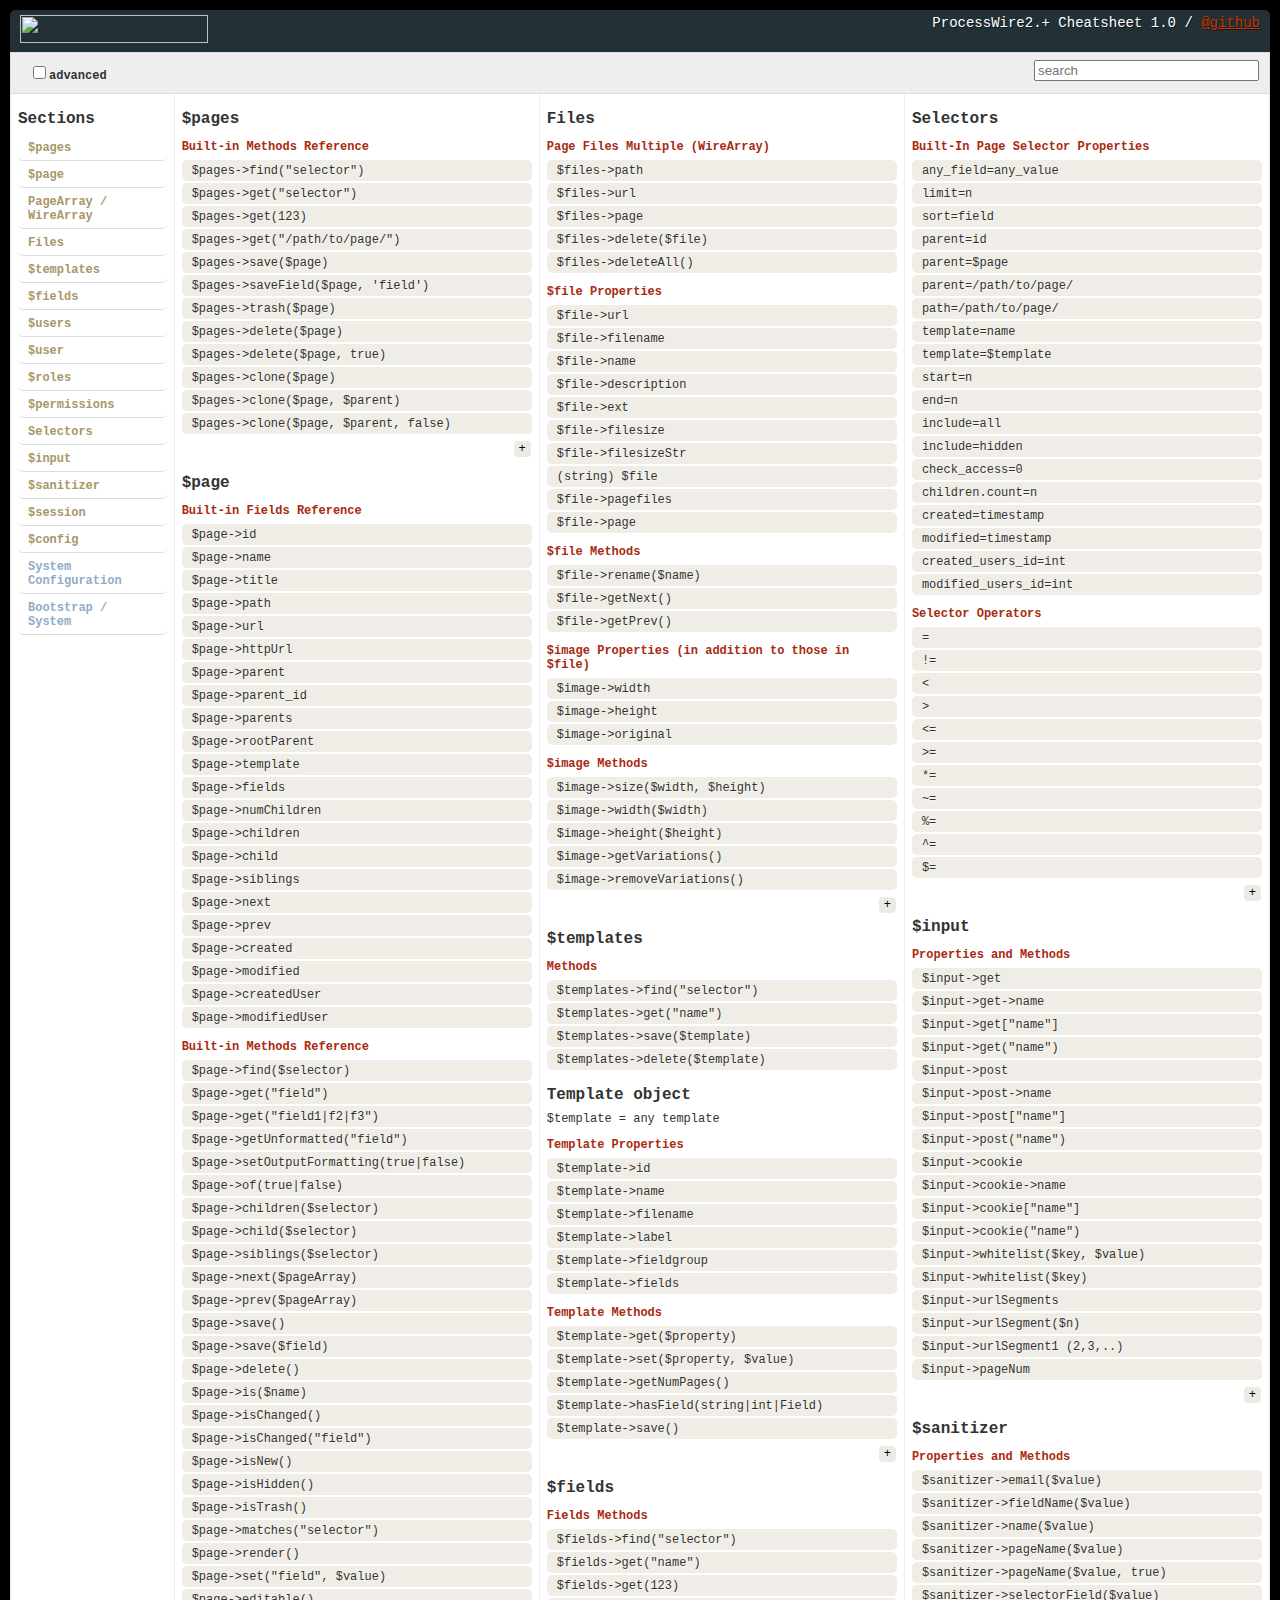
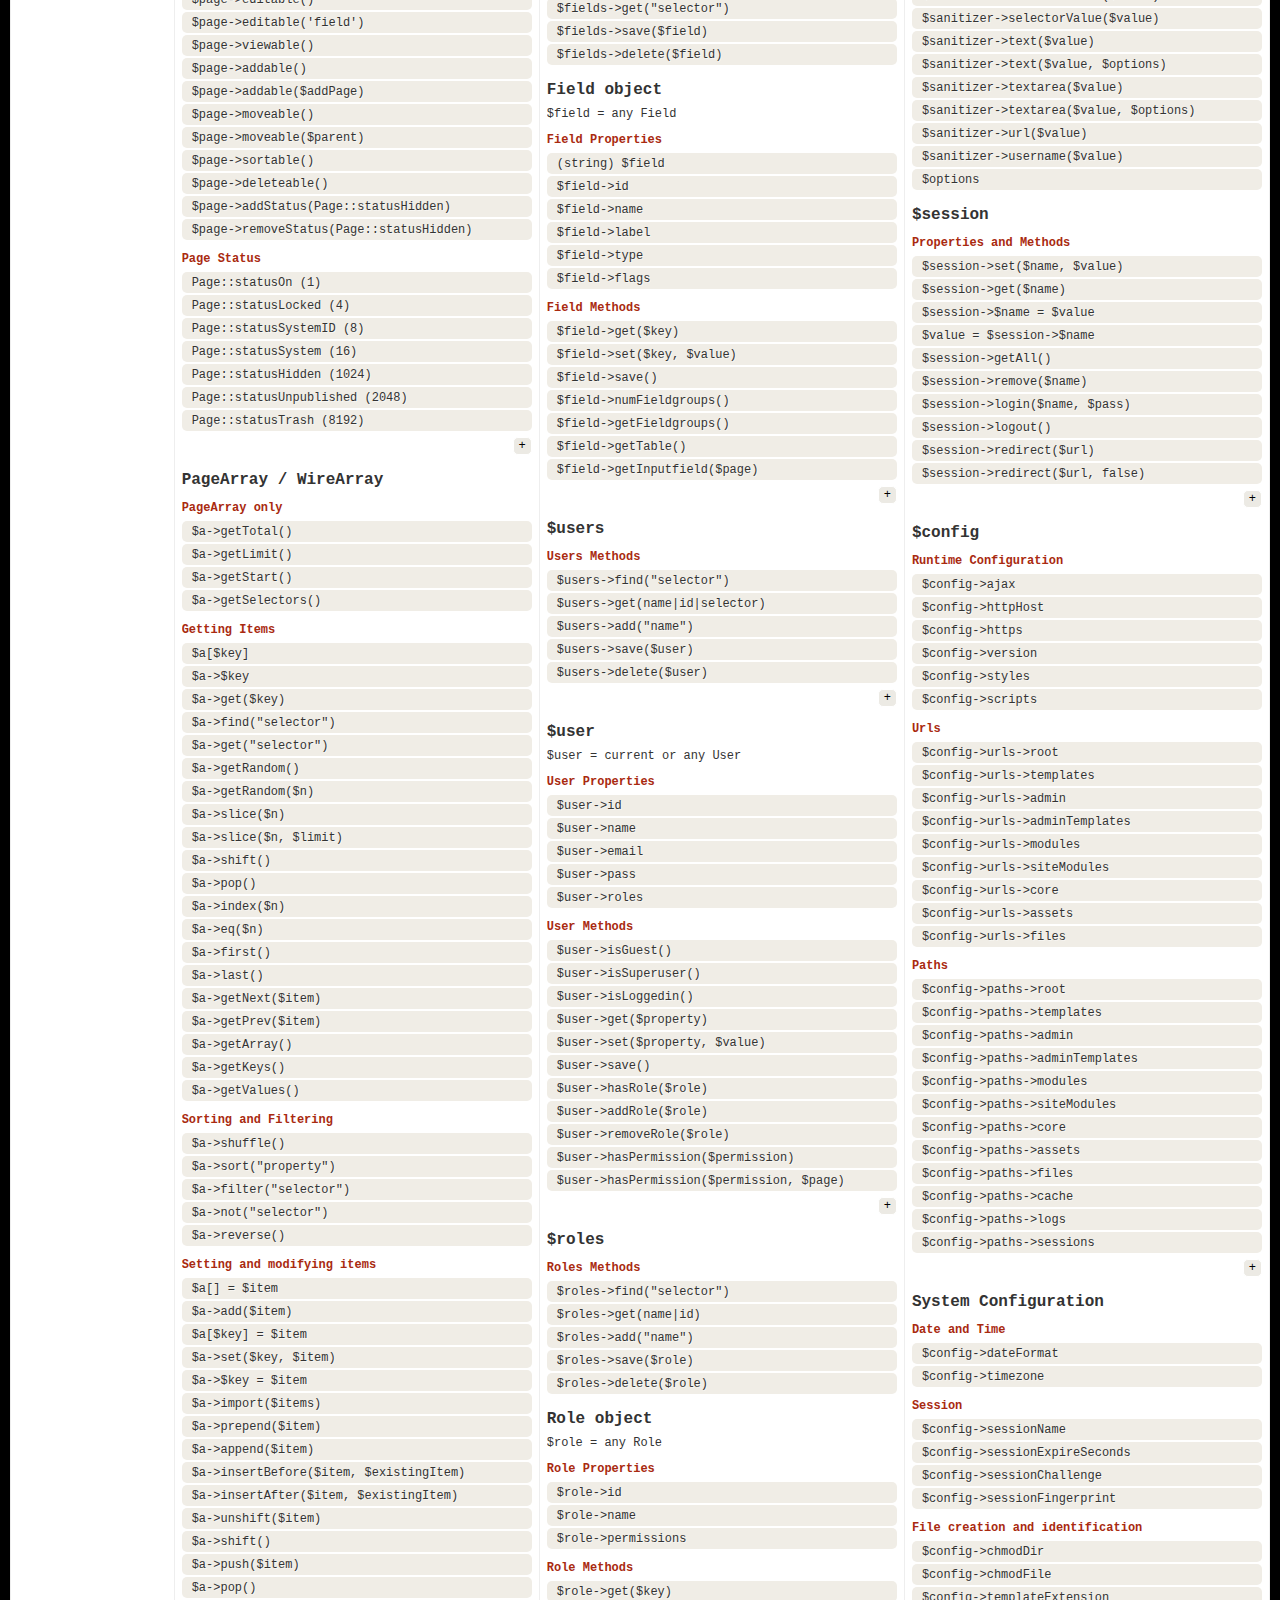
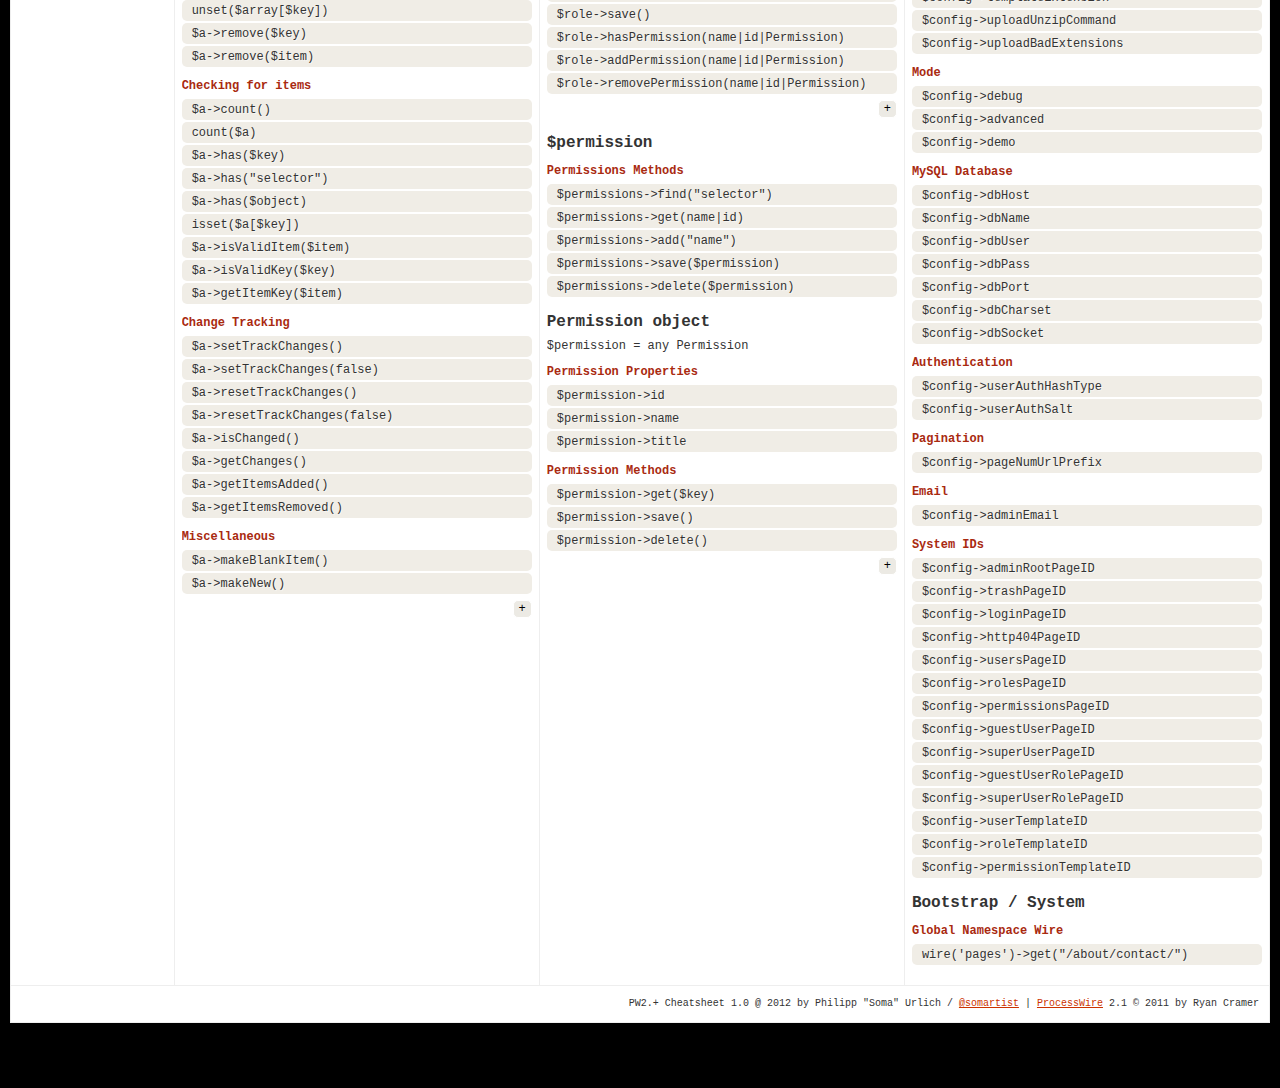
==== index.html @ 50735349 "sync from master" ====
<!DOCTYPE html>
<html>
<head>
<meta charset="UTF-8">
<title>ProcessWire2.+ Cheatsheet 1.0</title>

<link rel="stylesheet" type="text/css" href="css/styles.css">
<script src="js/quicksilver.js"></script>

<!-- Grab Google CDN's jQuery, with a protocol relative URL; fall back to local if offline -->
<script src="//ajax.googleapis.com/ajax/libs/jquery/1.7.0/jquery.min.js"></script>
<script>window.jQuery || document.write('<script src="js/jquery.js"><\/script>')</script>
<script src="js/jquery.cookie.js"></script>
<script>


var advanced = false;

$(function() {

	$('table td div.section:has(".advanced"):not("#index")').each(function() {               
		$inline_advanced = $('<a href="#" class="toggle_advanced" title="show advanced">+</a>')
			.click(function(){ $(this).text( function(){ return $(this).text() == '+' ? '-' : '+'} ).parent(".section").find('.advanced').slideToggle(100); return false; });
			
		$(this).append($inline_advanced);
	});
	
	$('table td p').has('.descr').addClass('hasdescr');
	$('table .descr').hide();
	
	$('table td p').click(function(){
		//$('table').find('.descr:visible').hide();
		$(this).find('.descr').slideToggle(100).click(function(){ $(this).slideUp(100); return false; });
		return false;
	});

	
	$("body").live('click',function(e) {
		node = $(e.target);
		if( node.closest('.section').length == 0 && node.closest('input').length == 0 ){
			$('input#filter').attr({'value':''});
			resetSheet();
		}
	});
	
	
	$('input[name="mode"]').live("change",function() {
		if($(this).is(":checked")){
			$.cookie("mode", 'advanced',{expires:3600});
			advanced = true;
			resetSheet();
			$('.toggle_advanced').hide();
			$('input#filter').attr({'value':''});
			$('input#filter').liveUpdate('table');
		} else {
			$.cookie("mode", 'simple',{expires:3600});
			advanced = false;
			resetSheet();
			$('.toggle_advanced').show();
			
			$('#filter').attr({'value':''});
			$('#filter').liveUpdate('table');
		}
	});
	
	
	$('.section:not("#index") h3').attr({title:'click to toggle descriptions'});
	
	$('.section:not("#index") h3').bind('click', function(){
		parent = $(this).parent('.cat');
		
		if( parent.find('.descr:visible').length > 0 ) {
			parent.find('.descr').slideUp(100);
		}
		else {
			parent.find('.descr').slideDown(100);
		}
	});
	
	
	
	// index filter navigation
	
	$('#index a').bind('click',function(e){
		e.preventDefault();
		$(this).siblings('a').removeClass('active');
		$(this).toggleClass('active');
		var id = $(this).attr('href');
		$('.section:not("#index")').hide();
		
		$(id).show();
	});

	
	//$('#filter').liveUpdate('table');
	
	$('#filter').live('click *',function(e){
		//console.log($(this).val());
		if($(this).val().length < 1){
			resetSheet();
			$(this).keyup();
		}
	});
	
	
	$('#filter').liveUpdate('table');
	
	
	// fire event function on window scroll
	var navtop = $('.navigation').offset().top;
	var navwidth = $('.navigation').width();
	
	$(window).scroll(function(){
							 
		if($('.navigation').length == 0) return;

		posy = $('.navigation').offset().top;
		wtop = $(window).scrollTop();
		
		//console.log(posy);
		if(wtop >= posy){
			$('.navigation').css({ position:"fixed", top:0, width: navwidth});
		}
		if(posy < navtop){
			//console.log("inline\n");
			$('.navigation').css({ position:"inherit" });
		}

	});
	

});



$(window).load(function(){

	
	if($.cookie("mode")){
		if($.cookie("mode") == 'advanced'){
			$('input[name="mode"]').attr({checked:'checked'});
			advanced = true;
			resetSheet();
			$('.toggle_advanced').hide();
		}
	}

	if( getParam('advanced') && advanced == false ){
		$('input[name="mode"]').attr({checked:'checked'});
		advanced = true;
		resetSheet();
		$('.toggle_advanced').hide();
	}

	var hash = window.location.hash;
	if (hash){
		$('#index a[href="'+hash+'"]').trigger('click');
	}

	if( getParam('filter') ){
		$('#filter').val(getParam('filter')).trigger('keyup');
		// google analytics event tracking
		_gaq.push(['_trackEvent', 'CheatSheet Search', 'GET filter', getParam('filter')]);
	}


});



function resetSheet() {
	$('.descr').hide();
	$('.section').show();
	$('#index a.active').removeClass('active');
	$('p').removeClass('notfiltered');
	$('p').removeClass('filtered');
	
	if(advanced){
		
		$('div.advanced').show();
		$('p.advanced').show();
		$('a.advanced').show();
		
	} else {
			
		$('div.advanced').hide();
		$('p.advanced').hide();
		$('a.advanced').hide();
	}
};

function getParam(variable){
	var query = window.location.search.substring(1);
	var vars = query.split("&");
	for (var i=0;i<vars.length;i++){
		var pair = vars[i].split("=");
		if(pair[0] == variable) return unescape(pair[1]);
	}
	return(false);
}

$.fn.liveUpdate = function(list) {

	list = $(list);

	if ( list.length ) {
	
	var rows = list.find('p');

	var cache = rows.map(function() {
		if($.browser.mozilla)
			// todo: find a way in firefox to ignore descr texts
			return $(this)[0].textContent.toLowerCase().replace("->",' ').replace("$",'');
		else
			return $(this)[0].innerText.toLowerCase().replace("->",' ').replace("$",'');
	});
	
	resetSheet();
	

	this
		.keyup(filter).keyup()
		.parents('form').submit(function() {
		//return false;
		});
	}
	
	return this;
	
	function filter() {

		var term = $.trim( $(this).val().toLowerCase().replace("->",' ').replace("$",'') ), scores = [];

		if ( !term ) {
			resetSheet();

		} else {

			rows.addClass('notfiltered');

			cache.each(function(i){
				var score = this.score(term);
				if (score > 0.3) { scores.push([score, i]); }
			});

			$.each( scores.sort( function(a, b){ return b[0] - a[0]; }), function() {
				$(rows[ this[1] ]).removeClass('notfiltered');
			});
		}
	}
};

</script>
</head>
<body>
<table width="100%" border="0" cellpadding="0" cellspacing="0">
	<caption>
	<a href="http://www.processwire.com/"><img src="css/logo.png" width="188" height="28"></a> <span class="right">ProcessWire2.+ Cheatsheet 1.0 / <a href="https://github.com/somatonic/ProcessWireCheatsheet" target="_blank">@github</a></span>
	</caption>
	<col width="13%"/>
	<col width="29%"/>
	<col width="29%"/>
	<col width="29%"/>
	<thead>
		<tr>
			<th colspan="4">
				<span class="mode">
					<label><input type="checkbox" name="mode" id="advanced"/>advanced</label>
				</span>
				<form id="filterform">  
					<input size="25" placeholder="search" name="filter" type="search" id="filter"/>
				</form>
				</td>
		</tr>
	</thead>
	<tbody>
		<tr>
			<td>
				<div class="section navigation" id="index">
					
					<h2>Sections</h2>
					
					<a href="#pages">$pages</a>
					
					<a href="#page">$page</a>
					
					<a href="#wirearray">PageArray / WireArray</a>
					
					<a href="#files">Files</a>
					
					<a href="#templates">$templates</a>
					
					<a href="#fields">$fields</a>
					
					<a href="#users">$users</a>
					
					<a href="#user">$user</a>
					
					<a href="#roles">$roles</a>
					
					<a href="#permissions">$permissions</a>
					
					<a href="#selectors">Selectors</a>
					
					<a href="#input">$input</a>
					
					<a href="#sanitizer">$sanitizer</a>
					
					<a href="#session">$session</a>
					
					
					
					<a href="#config">$config</a>
					
					<a href="#systemconfig" class="advanced">System Configuration</a>
					
					<a href="#bootstrap" class="advanced">Bootstrap / System</a>
				</div>  
			
			</td>

			<td>

				<div class="section" id="pages">
					<h2>$pages</h2>
					<div class="cat">
						<h3>Built-in Methods Reference</h3>
						<p>$pages-&gt;find(&quot;selector&quot;) <span class="descr">Find and return all pages matching the given selector string. Returns a PageArray.</span></p>
						<p>$pages-&gt;get(&quot;selector&quot;) <span class="descr">Get the page matching the given selector string. Returns a Page, or a NullPage if not found.</span></p>
						<p>$pages-&gt;get(123) <span class="descr">Get the page matching the given numeric ID. Returns a Page, or a NullPage if not found.</span></p>
						<p>$pages-&gt;get(&quot;/path/to/page/&quot;) <span class="descr">Get the page matching the given path or URL. Returns a Page, or a NullPage if not found.</span></p>
						<p class="advanced">$pages-&gt;save($page) <span class="descr">Save any changes made to the given $page. Same as: $page-&gt;save()</span></p>
						<p class="advanced">$pages-&gt;saveField($page, 'field') <span class="descr">Save just the named field from $page. (v2.1+) Same as: $page-&gt;save('field')</span></p>
						<p class="advanced">$pages-&gt;trash($page) <span class="descr">Move the given page to the Trash.</span></p>
						<p class="advanced">$pages-&gt;delete($page) <span class="descr">Permanently delete the given page and any attached media. Throws error when $page has children.</span></p>
						<p class="advanced">$pages-&gt;delete($page, true) <span class="descr">Recursively delete $page and all it's children and attached media, permanently.</span></p>
						<p class="advanced">$pages-&gt;clone($page) <span class="descr">Creates a brand new cloned copy of the given page (and any children) and returns it.  (v2.1+)</span></p>
						<p class="advanced">$pages-&gt;clone($page, $parent) <span class="descr">Like the above, but with a new $parent page specified. (v2.1+)</span></p>
						<p class="advanced">$pages-&gt;clone($page, $parent, false) <span class="descr">Like the above, but only the given page will be cloned (and not any children). (v2.1+)</span></p>
					</div>
				</div>
			
				<div class="section" id="page">
					<h2>$page</h2>
					
					<div class="cat">
						<h3>Built-in Fields Reference</h3>
						<p>$page-&gt;id <span class="descr">The numbered ID of the current page</span></p>
						<p>$page-&gt;name <span class="descr">The name assigned to the page, as it appears in the URL</span></p>
						<p>$page-&gt;title <span class="descr">The page's title (headline) text</span></p>
						<p>$page-&gt;path <span class="descr">The page's URL path from the homepage (i.e. /about/staff/ryan/)</span></p>
						<p>$page-&gt;url <span class="descr">The page's URL path from the server's document root (may be the same as the $page-&gt;path)</span></p>
						<p>$page-&gt;httpUrl <span class="descr">Same as $page-&gt;url, except includes protocol (http or https) and hostname.</span></p>
						<p>$page-&gt;parent <span class="descr">The parent Page object or a NullPage if there is no parent.</span></p>
						<p>$page-&gt;parent_id <span class="descr">The numbered ID of the parent page or 0 if none.</span></p>
						<p>$page-&gt;parents <span class="descr">All the parent pages down to the root (homepage). Returns a PageArray.</span></p>
						<p>$page-&gt;rootParent <span class="descr">The parent page closest to the homepage (typically used for identifying a section)</span></p>
						<p>$page-&gt;template <span class="descr">The Template object this page is using</span></p>
						<p>$page-&gt;fields <span class="descr">All the Fields assigned to this page (via it's template, same as $page-&gt;template-&gt;fields). Returns a FieldsArray. </span></p>
						<p>$page-&gt;numChildren <span class="descr">The number of children (subpages) this page has. </span></p>
						<p>$page-&gt;children <span class="descr">All the children (subpages) of this page.* Returns a PageArray. See also $page-&gt;children($selector). </span></p>
						<p>$page-&gt;child <span class="descr">The first child of this page. Returns a Page. See also $page-&gt;child($selector).</span></p>
						<p>$page-&gt;siblings <span class="descr">All the sibling pages of this page.† Returns a PageArray. See also $page-&gt;siblings($selector). </span></p>
						<p class="advanced">$page-&gt;next <span class="descr">This page's next sibling page, or NullPage if it is the last sibling.† See also $page-&gt;next($pageArray). </span></p>
						<p class="advanced">$page-&gt;prev <span class="descr">This page's previous sibling page, or NullPage if it is the first sibling.† See also $page-&gt;prev($pageArray). </span></p>
						<p class="advanced">$page-&gt;created <span class="descr">Unix timestamp of when the page was created</span></p>
						<p class="advanced">$page-&gt;modified <span class="descr">Unix timestamp of when the page was last modified</span></p>
						<p class="advanced">$page-&gt;createdUser <span class="descr">The user that created this page. Returns a User or a NullUser.</span></p>
						<p class="advanced">$page-&gt;modifiedUser <span class="descr">The user that last modified this page. Returns a User or a NullUser.</span></p>
					</div>
					<div class="cat">
						<h3>Built-in Methods Reference</h3>
						<p>$page-&gt;find($selector) <span class="descr">Find pages matching the selector anywhere below this page (children, grandchildren, etc.). Returns a PageArray.</span></p>
						<p>$page-&gt;get(&quot;field&quot;) <span class="descr">Get the value for the specified field or null if the field isn't part of this page. Same as $page-&gt;$field</span></p>
						<p>$page-&gt;get(&quot;field1|f2|f3&quot;) <span class="descr">Get the first matching non-empty field by specified by a string of pipe &quot;|&quot; separated field names</span></p>
						<p>$page-&gt;getUnformatted(&quot;field&quot;) <span class="descr">Get the unformatted value of the given field name. May also be used with &quot;|&quot; separated field names (mentioned above). </span></p>
						<p>$page-&gt;setOutputFormatting(true|false) <span class="descr">By default, output will be formatted according filters you may have defined with the field.  If you are modifying the values of a page's custom fields, you will need to call $page-&gt;setOutputFormatting(false) before doing so. This turns off output formatting, which ensures that saved values don't already have runtime formatters applied to them. ProcessWire will throw an error if you attempt to save formatted fields.</span></p>
						<p>$page-&gt;of(true|false) <span class="descr">This is the short notation of setOutputFormatting(). Since PW 2.2.2</span></p>
						<p>$page-&gt;children($selector) <span class="descr">All the children (subpages) of this page,  filtered by a selector.* Returns a PageArray. </span></p>
						<p>$page-&gt;child($selector) <span class="descr">The first matching child (subpage) that matches the given selector. Returns a Page, or a NullPage if no match. </span></p>
						<p>$page-&gt;siblings($selector) <span class="descr">All the sibling pages of this page, filtered by a selector.† Returns a PageArray.</span></p>
						<p class="advanced">$page-&gt;next($pageArray) <span class="descr">Given a PageArray which includes the current page (among others), return the next page after the current.† Returns a NullPage if it is the last page in the provided PageArray. If called without a PageArray, it assumes the current page's siblings (same as $page-&gt;next).</span></p>
						<p class="advanced">$page-&gt;prev($pageArray) <span class="descr">Given a PageArray which includes the current page (among others), return the previous page before the current.† Returns a NullPage if it is the first page in the provided PageArray. If called without a PageArray, it assumes the current page's siblings (same as $page-&gt;prev).</span></p>
						<p class="advanced">$page-&gt;save() <span class="descr">Save this Page</span></p>
						<p class="advanced">$page-&gt;save($field) <span class="descr">Save just the field given by the provided field name (string) or object (Field)</span></p>
						<p class="advanced">$page-&gt;delete() <span class="descr">Delete this page</span></p>
						<p class="advanced">$page-&gt;is($name) <span class="descr">Returns true if this page matches the given template name, page status, or selector. </span></p>
						<p class="advanced">$page-&gt;isChanged() <span class="descr">Has the $page changed since it was loaded? Returns true or false.</span></p>
						<p class="advanced">$page-&gt;isChanged(&quot;field&quot;) <span class="descr">Has the given field on $page changed since it was loaded? Returns true or false.</span></p>
						<p class="advanced">$page-&gt;isNew() <span class="descr">Is this Page new? (i.e. doesn't yet exist in DB)</span></p>
						<p class="advanced">$page-&gt;isHidden() <span class="descr">Returns true if page has status hidden.</span></p>
						<p class="advanced">$page-&gt;isTrash() <span class="descr">Returns true if page is in trash.</span></p>
						<p class="advanced">$page-&gt;matches(&quot;selector&quot;) <span class="descr">Returns true if this page matches the given selector string. </span></p>
						<p class="advanced">$page-&gt;render() <span class="descr">Returns rendered page markup. echo $page-&gt;render();</span></p>
						<p class="advanced">$page-&gt;set(&quot;field&quot;, $value) <span class="descr">Set the given custom field name to have the provided value. Same as $page-&gt;$field = $value;</span></p>
						
						<p class="advanced">$page-&gt;editable() <span class="descr">Is the page is editable by the current user? Returns true or false.</span></p>
						<p class="advanced">$page-&gt;editable('field') <span class="descr">Is the given field name is editable on the page by the current user? Returns true or false.</span></p>
						<p class="advanced">$page-&gt;viewable() <span class="descr">Is the page viewable by the current user? Returns true or false. Note that this is only useful on pages other than the current page being viewed, as ProcessWire won't let the user load a page (by URL) that they don't have access to view.</span></p>
						<p class="advanced">$page-&gt;addable() <span class="descr">Is the current user allowed to create pages below this page? Returns true or false.</span></p>
						<p class="advanced">$page-&gt;addable($addPage) <span class="descr">Is the current user allowed to add the given page ($addPage) as a child of $page? Returns true or false.</span></p>
						<p class="advanced">$page-&gt;moveable() <span class="descr">Is the page allowed to be moved by the current user? Returns true or false.</span></p>
						<p class="advanced">$page-&gt;moveable($parent) <span class="descr">Is the current user allowed to move $page to $parent? Returns true or false.</span></p>
						<p class="advanced">$page-&gt;sortable() <span class="descr">Is the page sortable (within the same parent) by the current user? Returns true or false.</span></p>
						<p class="advanced">$page-&gt;deleteable() <span class="descr">Is the page deleteable by the current user? Returns true or false.</span></p>
						<p class="advanced">$page-&gt;addStatus(Page::statusHidden) <span class="descr">Add a status to this page.</span></p>
						<p class="advanced">$page-&gt;removeStatus(Page::statusHidden) <span class="descr">Removes a status from this page.</span></p>
					</div>
					<div class="cat advanced">
						<h3>Page Status</h3>
						<p>Page::statusOn (1)<span class="descr"> base status for all pages</span></p>
						<p>Page::statusLocked (4) <span class="descr">page locked for changes. Not enforced by the core, but checked by Process modules.</span></p>
						<p>Page::statusSystemID (8)<span class="descr"> page is for the system and may not be deleted or have it's id changed (everything else, okay)</span></p>
						<p>Page::statusSystem (16) <span class="descr">page is for the system and may not be deleted or have it's id, name, template or parent changed</span></p>
						<p>Page::statusHidden (1024)<span class="descr"> page is excluded selector methods like $pages-&gt;find() and $page-&gt;children() unless status is specified, like &quot;status&amp;1&quot;</span></p>
						<p>Page::statusUnpublished (2048)<span class="descr"> page is not published and is not renderable.</span></p>
						<p>Page::statusTrash (8192)<span class="descr"> page is in the trash</span></p>
					</div>
				</div>
			
				<div class="section" id="wirearray">
					<h2>PageArray / WireArray</h2>
					<div class="cat">
						<h3>PageArray only</h3>
						<p>$a-&gt;getTotal() <span class="descr">Get the total number of pages that were found from a $pages-&gt;find(&quot;selectors, limit=n&quot;) operation that led to this PageArray. The number returned may be greater than the number of pages actually in this PageArray instance, and is used for calculating pagination. Whereas $p-&gt;count() will always return the number of pages actually in this PageArray instance.</span></p>
						<p>$a-&gt;getLimit() <span class="descr">Get the number (n) from a &quot;limit=n&quot; portion of a selector that resulted in this PageArray. In pagination, this value represents the max items to display per page. If there was no limit applied, this will return 0.</span></p>
						<p>$a-&gt;getStart() <span class="descr">Get the number of the starting result that led to this PageArray in pagination. Returns 0 if in the first page of results. </span></p>
						<p class="advanced">$a-&gt;getSelectors() <span class="descr">Return the Selectors that led to this PageArray, or null if not set/applicable. Returns an instance of Selectors (WireArray) containing one or more Selector objects.</span></p>
					</div>
					<div class="cat">
						<h3>Getting Items</h3>
						<p>$a[$key] <span class="descr">Returns the value of the item at the given $key, or null if not set.</span></p>
						<p>$a-&gt;$key <span class="descr">Return the item indexed by $key or null if not found.</span></p>
						<p>$a-&gt;get($key) <span class="descr">Returns the value of the item at the given $key, or null if not set.</span></p>
						<p>$a-&gt;find(&quot;selector&quot;) <span class="descr">Return all items that match the given selector, or a blank WireArray if none found.</span></p>
						<p>$a-&gt;get(&quot;selector&quot;) <span class="descr">Return the first item that matches the given selector, or null if not found.</span></p>
						<p>$a-&gt;getRandom() <span class="descr">Returns a single random item from this WireArray.</span></p>
						<p>$a-&gt;getRandom($n) <span class="descr">Returns $n random items from this WireArray (contained in a new WireArray).</span></p>
						<p>$a-&gt;slice($n) <span class="descr">Returns a new WireArray containing a slice of items from the $n'th item to the end.</span></p>
						<p>$a-&gt;slice($n, $limit) <span class="descr">Returns a new WireArray containing a slice of items starting from the $n'th item and including up to $limit number of items.</span></p>
						<p>$a-&gt;shift() <span class="descr">Remove (shift) the first $item from the WireArray and return it.</span></p>
						<p>$a-&gt;pop() <span class="descr">Pop the last item off of the WireArray and return it.</span></p>
						<p>$a-&gt;index($n) <span class="descr">Returns a new WireArray containing the item at the given zero-based index.</span></p>
						<p>$a-&gt;eq($n) <span class="descr">Returns the single item at the given zero-based index, or NULL if it doesn't exist.</span></p>
						<p>$a-&gt;first() <span class="descr">Returns the first item in the WireArray.</span></p>
						<p>$a-&gt;last() <span class="descr">Returns the last item in the WireArray.</span></p>
						<p>$a-&gt;getNext($item) <span class="descr">Given an item already in the WireArray, return the item that comes after it in this WireArray or NULL if no match.</span></p>
						<p>$a-&gt;getPrev($item) <span class="descr">Given an item already in the WireArray, return the item that comes before it in this WireArray or NULL if no match.</span></p>
						<p class="advanced">$a-&gt;getArray() <span class="descr">Returns a regular PHP array of all items in this WireArray.</span></p>
						<p class="advanced">$a-&gt;getKeys() <span class="descr">Returns a regular PHP array of all keys used in this WireArray.</span></p>
						<p class="advanced">$a-&gt;getValues() <span class="descr">Returns a regular PHP array of all values used in this WireArray.</span></p>

					</div>
					<div class="cat">
						<h3>Sorting and Filtering</h3>
						<p>$a-&gt;shuffle() <span class="descr">Randomize the order of all the items in the WireArray.</span></p>
						<p>$a-&gt;sort(&quot;property&quot;) <span class="descr">Sorts the WireArray by the given item property (string). You may also specify the property as &quot;property.subproperty&quot;, where property resolves to a Wire derived object, and subproperty resolves to a property within that object. Prepend a minus sign &quot;-&quot; to the property name reverse the sort.</span></p>
						<p>$a-&gt;filter(&quot;selector&quot;) <span class="descr">Reduce the WireArray so that it only contains items that match the given selector.</span></p>
						<p>$a-&gt;not(&quot;selector&quot;) <span class="descr">Reduce the WireArray so that it only contains items that don't match the given selector.</span></p>
						<p>$a-&gt;reverse() <span class="descr">Return a new WireArray containing the items in reverse order.</span></p>
					</div>
					<div class="cat advanced">
						<h3>Setting and modifying items</h3>
						<p>$a[] = $item <span class="descr">Add the given $item.</span></p>
						<p>$a-&gt;add($item) <span class="descr">Add the given $item. Supports import of page arrays (since 2.2)</span></p>
						<p>$a[$key] = $item <span class="descr">Add the given $item, associating it with index $key.</span></p>
						<p>$a-&gt;set($key, $item) <span class="descr">Add the given $item, associating it with index $key.</span></p>
						<p>$a-&gt;$key = $item <span class="descr">Add the given $item, associating it with index $key.</span></p>
						<p>$a-&gt;import($items) <span class="descr">Given an array or WireArray of items, add them all. </span></p>
						<p>$a-&gt;prepend($item) <span class="descr">Prepend the given item to the beginning of the WireArray.</span></p>
						<p>$a-&gt;append($item) <span class="descr">Append the given item to the end of the WireArray.</span></p>
						<p>$a-&gt;insertBefore($item, $existingItem)    <span class="descr">Insert an item (int|string|array|object) before an existing item (int|string|array|object)</span></p>
						<p>$a-&gt;insertAfter($item, $existingItem) <span class="descr">Insert an item (int|string|array|object) after an existing item (int|string|array|object)</span></p>
						<p>$a-&gt;unshift($item) <span class="descr">Prepend the given item to the beginning of the WireArray (same as prepend)</span></p>
						<p>$a-&gt;shift() <span class="descr">Remove (shift) the first $item from the WireArray and return it.</span></p>
						<p>$a-&gt;push($item) <span class="descr">Push the given item onto the end of the WireArray.</span></p>
						<p>$a-&gt;pop() <span class="descr">Pop the last item off of the WireArray and return it.</span></p>
						<p>unset($array[$key]) <span class="descr">Removes the item with the given $key from the WireArray.</span></p>
						<p>$a-&gt;remove($key) <span class="descr">Removes the item with the given $key from the WireArray.</span></p>
						<p>$a-&gt;remove($item) <span class="descr">Removes the given $item from the WireArray.</span></p>
					</div>
					<div class="cat advanced">
						<h3>Checking for items</h3>
						<p>$a-&gt;count() <span class="descr">Returns the number of items in this WireArray.</span></p>
						<p>count($a) <span class="descr">Returns the number of items in this WireArray.</span></p>
						<p>$a-&gt;has($key) <span class="descr">Is the given key part of this WireArray?</span></p>
						<p>$a-&gt;has(&quot;selector&quot;) <span class="descr">Does the given selector match any items in this WireArray?</span></p>
						<p>$a-&gt;has($object) <span class="descr">Is $object in the WireArray? $object must be an valid type of the WireArray.</span></p>
						<p>isset($a[$key]) <span class="descr">Returns true if the given $key is set with an item.</span></p>
						<p>$a-&gt;isValidItem($item) <span class="descr">Is the given item a valid type for this WireArray?</span></p>
						<p>$a-&gt;isValidKey($key) <span class="descr">Is the given $key valid to use for this WireArray?</span></p>
						<p>$a-&gt;getItemKey($item) <span class="descr">Get the key used by $item or NULL if not available.</span></p>
					</div>
					<div class="cat advanced">
						<h3>Change Tracking</h3>
						<p>$a-&gt;setTrackChanges() <span class="descr">Turn on change tracking</span></p>
						<p>$a-&gt;setTrackChanges(false) <span class="descr">Turn off change tracking</span></p>
						<p>$a-&gt;resetTrackChanges() <span class="descr">Reset any changes that have been tracked and start tracking again.</span></p>
						<p>$a-&gt;resetTrackChanges(false) <span class="descr">Reset any changes that have been tracked and stop tracking.</span></p>
						<p>$a-&gt;isChanged() <span class="descr">Has this object changed since tracking was turned on?</span></p>
						<p>$a-&gt;getChanges() <span class="descr">Return an array of item keys that have changed while change tracking was on.</span></p>
						<p>$a-&gt;getItemsAdded() <span class="descr">Return an array of items that have been added since change tracking was turned on.</span></p>
						<p>$a-&gt;getItemsRemoved() <span class="descr">Return an array of items that have been removed since change tracking was turned on.</span></p>
					</div>
					<div class="cat advanced">
						<h3>Miscellaneous</h3>
						<p>$a-&gt;makeBlankItem() <span class="descr">Make a new blank item suitable for storage in this WireArray.</span></p>
						<p>$a-&gt;makeNew() <span class="descr">Make a new blank WireArray of the same type as $a.</span></p>
					</div>
				</div>
				
			</td>
				
			<td>
				<div class="section" id="files">
					<h2>Files</h2>
					<div class="cat">
						<h3>Page Files Multiple (WireArray)</h3>
						<p>$files-&gt;path <span class="descr">Returns the full server disk path where files are stored</span></p>
						<p>$files-&gt;url <span class="descr">Returns the URL where files are stored</span></p>
						<p>$files-&gt;page <span class="descr">Returns the $page that contains this set of files</span></p>
						<p>$files-&gt;delete($file) <span class="descr">Removes the file and deletes from disk when page is saved (alias of remove)</span></p>
						<p class="advanced">$files-&gt;deleteAll() <span class="descr">Removes all items and deletes them from disk when page is saved @advanced</span></p>
					</div>
					<div class="cat">
						<h3>$file Properties</h3>
						<p>$file-&gt;url <span class="descr">URL to the file on the server</span></p>
						<p>$file-&gt;filename <span class="descr">full disk path to the file on the server</span></p>
						<p>$file-&gt;name <span class="descr">Returns the filename without the path (basename)</span></p>
						<p>$file-&gt;description <span class="descr">value of the file's description field (text). Note you can set this property directly</span></p>
						<p>$file-&gt;ext <span class="descr">file's extension (i.e. last 3 or so characters)</span></p>
						<p>$file-&gt;filesize <span class="descr">file size, number of bytes</span></p>
						<p>$file-&gt;filesizeStr <span class="descr">file size as a formatted string</span></p>
						<p>(string) $file <span class="descr">returns the file's name (no path)</span></p>
						<p class="advanced">$file-&gt;pagefiles <span class="descr">the $files array that contains this file </span></p>
						<p class="advanced">$file-&gt;page <span class="descr">the $page that contains this file</span></p>
					</div>
					<div class="cat">
						<h3>$file Methods</h3>
						<p>$file-&gt;rename($name) <span class="descr">Rename this file to the given name (no path). Returns true on success, false on failure.</span></p>
						<p class="advanced">$file-&gt;getNext() <span class="descr">Returns the next file in a multi-file field, or NULL if at the end</span><br></p>
						<p class="advanced">$file-&gt;getPrev() <span class="descr">Returns the previous file in a multi-file field, or NULL if at the beginning</span></p>
					</div>
					<div class="cat">
						<h3><strong>$image Properties</strong> (in addition to those in $file)</h3>
						<p>$image-&gt;width <span class="descr">Width of image, in pixels</span></p>
						<p>$image-&gt;height <span class="descr">Height of image, in pixels</span></p>
						<p class="advanced">$image-&gt;original <span class="descr">Reference to original $image, if this is a resized version.</span></p>
					</div>
					<div class="cat">
						<h3>$image Methods</h3>
						<p>$image-&gt;size($width, $height) <span class="descr">Return a new $image with the given dimensions (proportional, center crop)</span></p>
						<p>$image-&gt;width($width) <span class="descr">Return a new $image with the given width (proportional height, center crop)</span></p>
						<p>$image-&gt;height($height) <span class="descr">Return a new $image with the given height (proportional width, center crop)</span></p>
						<p class="advanced">$image-&gt;getVariations() <span class="descr">Returns a WireArray (Pageimages) of all size variations of this image</span></p>
						<p class="advanced">$image-&gt;removeVariations() <span class="descr">Deletes all size variations of this image (be careful)</span></p>
					</div>
				</div>
				
				
				<div class="section" id="templates">
					<h2>$templates</h2>
					<div class="cat">
						<h3>Methods</h3>
						<p>$templates-&gt;find(&quot;selector&quot;) <span class="descr">Return the templates matching the the given selector query.</span></p>
						<p>$templates-&gt;get(&quot;name&quot;) <span class="descr">Return the template with the given name</span></p>
						<p class="advanced">$templates-&gt;save($template) <span class="descr">Save the given template instance.</span></p>
						<p class="advanced">$templates-&gt;delete($template) <span class="descr">Delete the given template instance. Note that this will throw a fatal error if the template is in use by any pages.</span></p>
						
					</div>
				
					<h2>Template object</h2>
					<span>$template = any template</span>
					<div class="cat">
						<h3>Template Properties</h3>
						<p>$template-&gt;id <span class="descr">Get or set the template's numbered database ID.</span></p>
						<p>$template-&gt;name <span class="descr">Get or set the template's name.</span></p>
						<p>$template-&gt;filename <span class="descr">Get or set a template's filename, including path (this is auto-generated from the name, though you may modify it at runtime if it suits your need).</span></p>
						<p>$template-&gt;label <span class="descr">Optional short text label to describe Template.</span></p>
						<p class="advanced">$template-&gt;fieldgroup <span class="descr">Get or set a template's Fieldgroup. Can also be used to iterate a template's fields.</span></p>
						<p class="advanced">$template-&gt;fields <span class="descr">Syntactical alias for $template-&gt;fieldgroup. Use whatever makes more sense for your code readability.</span></p>
						<p class="removed">$template-&gt;cache_time <span class="descr">Get or set the number of seconds this template's output should be cached (default is 0). In newer API versions you can also use cacheTime (camelCase for better consistency).</span> </p>
						<p class="removed">$template-&gt;childrenTemplatesID <span class="descr">Get or set the template database ID that children of pages using this template default to. 0 is the default and indicates no selection. Set to -1 to disallow pages using this template from having children.</span> </p>
						<p class="removed">$template-&gt;allowPageNum <span class="descr">Get or set whether pages using this template can have URL-based page numbers. Set to 1 for yes or 0 for no. Default is 0.</span></p>
						<p class="removed">$template-&gt;urlSegments <span class="descr">Get or set whether pages using this template can make use of URL segments. Set to 1 for yes or 0 for no. Default is 0.</span></p>
						<p class="removed">$template-&gt;slashUrls <span class="descr">Get or set whether pages using this template should have URLs that end with a slash. Set to 1 for yes or 0 for no. Default is 1.</span></p>
						<p class="removed">$template-&gt;redirectLogin <span class="descr">Get or set what should happen when a user attempts access to a page using this template, and they don't have access to. Set to 0 to show the 404 page, or 1 to redirect to the login page. Default is 0.</span></p>
						<p class="removed">$template-&gt;protocol <span class="descr">Get or set what protocol is required to access pages using this template. If the user attempts access from the wrong protocol, it will be redirected to the right protocol. Set to 0 to allow either HTTP or HTTPS. Set to 1 to allow HTTPS only. Set to -1 to allow HTTP only. Default is 0.</span></p>
					</div>
					<div class="cat">
						<h3>Template Methods</h3>
						<p>$template-&gt;get($property) <span class="descr">Get the value of a template's property (same as $template-&gt;$property)</span></p>
						<p>$template-&gt;set($property, $value) <span class="descr">Set the value of a template's property (same as $template-&gt;$property = $value).</span></p>
						<p class="advanced">$template-&gt;getNumPages() <span class="descr">Return the number of pages using this template.</span></p>
						<p class="advanced">$template-&gt;hasField(string|int|Field) <span class="descr">Does this template have the given field?</span></p>
						<p class="advanced">$template-&gt;save() <span class="descr">Save this template to the database.</span></p>
					</div>
				
				</div>
				
				<div class="section" id="fields">
				
					<h2>$fields</h2>
					<div class="cat">
						<h3>Fields Methods</h3>
						<p>$fields-&gt;find(&quot;selector&quot;) <span class="descr">Find all fields matching the given selector</span></p>
						<p>$fields-&gt;get(&quot;name&quot;) <span class="descr">Get the field specified by the given field name</span></p>
						<p>$fields-&gt;get(123) <span class="descr">Get the field specified by the given field ID (integer)</span></p>
						<p>$fields-&gt;get(&quot;selector&quot;) <span class="descr">Get the first matching field specified by the given selector</span></p>
						<p class="advanced">$fields-&gt;save($field) <span class="descr">Save the given Field object</span></p>
						<p class="advanced">$fields-&gt;delete($field) <span class="descr">Delete the given Field object</span></p>
					</div>
					
					<h2>Field object</h2>
					$field = any Field
					<div class="cat">
						<h3>Field Properties</h3>
						<p>(string) $field <span class="descr">Casting a Field as a string returns the field's name</span></p>
						<p>$field-&gt;id <span class="descr">Numeric ID of this field</span></p>
						<p>$field-&gt;name <span class="descr">Name of this field (name string)</span></p>
						<p>$field-&gt;label <span class="descr">Text label for this field, appears as the &lt;label> element in the editor</span></p>
						<p class="advanced">$field-&gt;type <span class="descr">The type of field, refers to a Fieldtype plugin module</span></p>
						<p class="advanced">$field-&gt;flags <span class="descr">Bitwise flags of the field: if($field-&gt;flags &amp; Field::flagAutojoin) // field has the &quot;autojoin&quot; flag set if($field-&gt;flags &amp; Field::flagGlobal) // field has the &quot;global&quot; flag set.</span></p>
					</div>
					<div class="cat">
						<h3>Field Methods</h3>
						<p>$field-&gt;get($key) <span class="descr">Get a field property (the properties above, or a custom property) Same as $field-&gt;$key</span></p>
						<p>$field-&gt;set($key, $value) <span class="descr">Set a field property. Can be any one of the above or something else for a custom setting. Same as $field-&gt;$key = $value</span></p>
						<p class="advanced">$field-&gt;save() <span class="descr">Save this field. Same as $fields-&gt;save($field)</span></p>
						<p class="advanced">$field-&gt;numFieldgroups() <span class="descr">Returns the number of fieldgroups that use this field</span></p>
						<p class="advanced">$field-&gt;getFieldgroups() <span class="descr">Returns an array of fieldgroups that use this field</span></p>
						<p class="advanced">$field-&gt;getTable() <span class="descr">Returns the name of the database table created by this field</span></p>
						<p class="advanced">$field-&gt;getInputfield($page) <span class="descr">Returns an Inputfield object associated with this field for use on $page</span></p>
					</div>
				</div>
				<div class="section" id="users">
					<h2>$users</h2>
					
					<div class="cat">
						<h3>Users Methods</h3>
						<p>$users-&gt;find(&quot;selector&quot;) <span class="descr">Find user(s) matching given selector.</span></p>
						<p>$users-&gt;get(name|id|selector) <span class="descr">Get user by given name, numeric ID or a selector string.</span></p>
						<p class="advanced">$users-&gt;add(&quot;name&quot;) <span class="descr">Add new User with the given name and return it.</span></p>
						<p class="advanced">$users-&gt;save($user) <span class="descr">Save given user. $user must be valid user object.</span></p>
						<p class="advanced">$users-&gt;delete($user) <span class="descr">Delete given user. $user must be valid user object.</span></p>
					</div>
				</div>
				
				<div class="section" id="user"> 
					<h2>$user </h2>
					<span>$user = current or any User</span>
					
					<div class="cat">
						<h3>User Properties</h3>
						<p>$user-&gt;id <span class="descr">Numeric ID of this user</span></p>
						<p>$user-&gt;name <span class="descr">Get or set the user's login name. </span></p>
						<p>$user-&gt;email <span class="descr">Get or set email this user.</span></p>
						<p>$user-&gt;pass <span class="descr">The user's hashed password. Note that this returns a hashed version of the password, so it is not typically useful to get this property. However, it is useful to set this property if you want to change the password. When you change a password, it is assumed to be the non-hashed/non-encrypted version. ProcessWire will hash it automatically when the user is saved.</span></p>
						<p>$user-&gt;roles <span class="descr">Get roles this user has. Returns PageArray.</span></p>
					</div>
					
					<div class="cat">   
						<h3>User Methods</h3>
						<p>$user-&gt;isGuest() <span class="descr">Is this the Guest user? Returns true or false.</span></p>
						<p>$user-&gt;isSuperuser() <span class="descr">Is this the Superuser? Returns true or false.</span></p>
						<p>$user-&gt;isLoggedin() <span class="descr">Is this user logged in? Returns true or false.</span></p>
						<p class="advanced">$user-&gt;get($property) <span class="descr">Get a property value from the user. Same as $user-&gt;[property].</span></p>
						<p class="advanced">$user-&gt;set($property, $value) <span class="descr">Set a property value. Same as $user-&gt;[property] = $value;</span></p>
						<p class="advanced">$user-&gt;save() <span class="descr">Save user to the database.</span></p>
						<p class="advanced">$user-&gt;hasRole($role) <span class="descr">Does the user have the given role? Returns true or false.</span></p>
						<p class="advanced">$user-&gt;addRole($role) <span class="descr">Add the given Role to this user.</span></p>
						<p class="advanced">$user-&gt;removeRole($role) <span class="descr">Remove a given Role from this user.</span></p>
						<p class="advanced">$user-&gt;hasPermission($permission) <span class="descr">Does the user have the given permission? Returns true or false.</span></p>
						<p class="advanced">$user-&gt;hasPermission($permission, $page) <span class="descr">Does the user have the given permission name on $page? Returns true or false.</span></p>
					</div>
				</div>
				<div class="section" id="roles">
					<h2>$roles</h2>
						
					<div class="cat">
						<h3>Roles Methods</h3>
						<p>$roles-&gt;find(&quot;selector&quot;) <span class="descr">Find roles with given selector</span></p>
						<p>$roles-&gt;get(name|id) <span class="descr">Get role with given name or id</span></p>
						<p class="advanced">$roles-&gt;add(&quot;name&quot;) <span class="descr">Add new Role with the given name and return it.</span></p>
						<p class="advanced">$roles-&gt;save($role) <span class="descr">Save given role. $roles must be an instance of Role.</span></p>
						<p class="advanced">$roles-&gt;delete($role) <span class="descr">Delete given role. $roles must be an instance of Role.</span></p>
					</div>

					<h2>Role object </h2>
						$role = any Role
					<div class="cat">
						<h3>Role Properties</h3>
						<p>$role-&gt;id <span class="descr">Get Numeric ID of this role.</span></p>
						<p>$role-&gt;name <span class="descr">Get or set name (string) of this role.</span></p>
						<p>$role-&gt;permissions <span class="descr">PageArray of permissions assigned to Role.</span></p>
					</div>
					<div class="cat">
						<h3> Role Methods</h3>
						<p>$role-&gt;get($key) <span class="descr">Get property value by key</span></p>
						<p class="advanced">$role-&gt;save() <span class="descr">Saves the role</span></p>
						<p class="advanced">$role-&gt;hasPermission(name|id|Permission) <span class="descr">Does this role have the given permission?</span></p>
						<p class="advanced">$role-&gt;addPermission(name|id|Permission) <span class="descr">Add the given permission. This is the same as $role-&gt;permissions-&gt;add($permission) except this one will accept name, ID or Permission.</span></p>
						<p class="advanced">$role-&gt;removePermission(name|id|Permission) <span class="descr">Remove the given permission. This is the same as $role-&gt;permissions-&gt;remove($permission) except this one will accept name, ID or Permission.</span></p>
					</div>
				</div>
				
				<div class="section" id="permissions">
					<h2>$permission</h2>
					<div class="cat">
						<h3>Permissions Methods</h3>
						<p>$permissions-&gt;find(&quot;selector&quot;) <span class="descr">Get permission(s) by matching given selector string.</span></p>
						<p>$permissions-&gt;get(name|id) <span class="descr">Get permission matching given name or id.</span></p>
						<p class="advanced">$permissions-&gt;add(&quot;name&quot;) <span class="descr">Add new permission with the given name and return it.</span></p>
						<p class="advanced">$permissions-&gt;save($permission) <span class="descr">Save given permission. $permission must be an instance of Permission.</span></p>
						<p class="advanced">$permissions-&gt;delete($permission) <span class="descr">Delete given permission. $permission must be an instance of Permission.</span></p>
					</div>

					<h2>Permission object</h2>
					$permission = any Permission
					<div class="cat">
						<h3>Permission Properties</h3>
						<p>$permission-&gt;id <span class="descr">Numeric ID of this permission.</span></p>
						<p>$permission-&gt;name <span class="descr">Get or set the permission name.</span></p>
						<p>$permission-&gt;title <span class="descr">Get or set the title of the permisson.</span></p>
					</div>
					<div class="cat">
						<h3>Permission Methods</h3>
						<p>$permission-&gt;get($key) <span class="descr">Get a property value by key.</span></p>
						<p class="advanced">$permission-&gt;save() <span class="descr">Save the permission.</span></p>
						<p class="advanced">$permission-&gt;delete() <span class="descr">Delete the permission.</span></p>
					</div>
				</div>
				
				

			</td>
			<td>
			
			
				<div class="section" id="selectors">
					
					<h2>Selectors</h2>

					<div class="cat">
						<h3>Built-In Page Selector Properties</h3>
						<p>any_field=any_value <span class="descr">Match any of your own fields using any operator and any value.</span></p>
						<p>limit=n <span class="descr">Limit the results to n Number</span></p>
						<p>sort=field <span class="descr">Sort by a field. This may any field. Use &quot;-&quot; prefix to reverse sorting. sort=-field</span></p>
						<p>parent=id <span class="descr">Page parent using ID</span></p>
						<p>parent=$page <span class="descr">Page parent using an page object</span></p>
						<p>parent=/path/to/page/ <span class="descr">Page parent using path</span></p>
						<p>path=/path/to/page/ <span class="descr">Get Page with the path specified</span></p>
						<p>template=name <span class="descr">Limit to a certain template. Use &quot;|&quot;  to have multiple OR's. template=name|name</span></p>
						<p>template=$template <span class="descr">You can also use a template object to compare</span></p>
						<p class="advanced">start=n <span class="descr">Set start offset</span></p>
						<p class="advanced">end=n   <span class="descr">Set end offset (may be used instead of limit=n)</span></p>
						<p class="advanced">include=all <span class="descr">Include all hidden and unpublished pages and pages that user doesn't have access to view.</span></p>
						<p class="advanced">include=hidden <span class="descr">Include hidden pages in queries.</span></p>
						<p class="advanced">check_access=0 <span class="descr">Include pages that user doesn't have access to view.</span></p>
						<p class="advanced">children.count=n <span class="descr">Pages with a certain count of children may also be used with greater than / less than operators.</span></p>

						<p class="advanced">created=timestamp <span class="descr">Usually used with &lt; &gt; to compare timestamps</span></p>
						<p class="advanced">modified=timestamp <span class="descr">Usually used with &lt; &gt; to compare timestamps</span></p>
						<p class="advanced">created_users_id=int <span class="descr">Pages created with specified user id.</span></p>
						<p class="advanced">modified_users_id=int <span class="descr">Pages modified with specified user id.</span></p>
						<div class="cat">
							<h3>Selector Operators</h3>
							<p>= <span class="descr">Equal to <br>
								any_field=any_value<br>
							</span></p>
							<p>!= <span class="descr">Not equal to <br>
								any_field!=any_value<br>
							</span></p>
							<p>&lt; <span class="descr">Less than <br>
								any_field&lt;any_value<br>
							</span></p>
							<p>> <span class="descr">Greater than <br>
								any_field&gt;any_value </span></p>
							<p>&lt;= <span class="descr">Less than or equal to<br>
								any_field&lt;=any_value </span></p>
							<p>>= <span class="descr">Greater than or equal to<br>
								any_field&gt;=any_value </span></p>
							<p>*= <span class="descr">Contains the exact word or phrase <br>
								any_field*=any_value </span></p>
							<p>~= <span class="descr">Contains all the words <br>
								any_field~=any_value </span></p>
							<p>%= <span class="descr">Contains the exact word or phrase (using slower SQL LIKE) [v2.1] <br>
								any_field%=any_value </span></p>
							<p>^= <span class="descr">Contains the exact word or phrase at the beginning of the field [v2.1] <br>
								any_field^=any_value </span></p>
							<p>$= <span class="descr">Contains the exact word or phrase at the end of the field [v2.1]<br>
								any_field$=any_value </span></p>
						</div>
					</div>
				</div>
				
				<div class="section" id="input">
					<h2>$input</h2>
					<div class="cat">
						<h3>Properties and Methods</h3>
						<p>$input-&gt;get <span class="descr">Provides access to GET variables</span></p>
						<p>$input-&gt;get-&gt;name <span class="descr">Access as object property</span></p>
						<p>$input-&gt;get[&quot;name&quot;] <span class="descr">Access as array index</span></p>
						<p>$input-&gt;get(&quot;name&quot;) <span class="descr">Access as function</span></p>
		
						<p>$input-&gt;post <span class="descr">Provides access to POST variables</span></p>
						<p>$input-&gt;post-&gt;name <span class="descr">Access as object property</span></p>
						<p>$input-&gt;post[&quot;name&quot;] <span class="descr">Access as array index</span></p>
						<p>$input-&gt;post(&quot;name&quot;) <span class="descr">Access as function</span></p>
						<p>$input-&gt;cookie <span class="descr">Provides access to your COOKIE variables</span></p>
						<p>$input-&gt;cookie-&gt;name <span class="descr">Access as object property</span></p>
						<p>$input-&gt;cookie[&quot;name&quot;] <span class="descr">Access as array index</span></p>
						<p>$input-&gt;cookie(&quot;name&quot;) <span class="descr">Access as function</span></p>
						<p class="advanced">$input-&gt;whitelist($key, $value) <span class="descr">Set a whitelist value</span></p>
						<p class="advanced">$input-&gt;whitelist($key) <span class="descr">Get a whitelist value</span></p>
						<p class="advanced">$input-&gt;urlSegments <span class="descr">Retrieve all URL segments (array). This requires url segments are enabled on the template of the requested page. You can turn it on or off under the url tab when editing a template.</p>
						<p class="advanced">$input-&gt;urlSegment($n) <span class="descr">Retrieve the $n'th URL segment (integer). <br/>urlSegment(1) = /page/<b>aaa</b>/ <br/>urlSegment(2) = /page/aaa/<b>bbb</b>/ <br/>urlSegment(3) = /page/aaa/bbb/<b>ccc</b>/ <br/>...<br/>The maximum segments allowed can be adjusted in your sites config.php. <br/><br/> Alternative syntax:<br>$input-&gt;urlSegment1<br/>$input-&gt;urlSegment2<br/>$input-&gt;urlSegment3<br/>...</span></p>
						<p class="advanced">$input-&gt;urlSegment1 (2,3,..) <span class="descr">Retrieve the $n'th URL segment. Alternative syntax. The maximum segments allowed can be adjusted in your sites config.php.</span></p>
						<p class="advanced">$input-&gt;pageNum <span class="descr">Returns the current page number from the URL (1–999)</span></p>
					</div>
				</div>
				<div class="section" id="sanitizer">
					<h2>$sanitizer</h2>
					<div class="cat">
						<h3>Properties and Methods</h3>
						<p>$sanitizer-&gt;email($value) <span class="descr">Sanitizes a value for an email address, then filters it. If not valid after sanitization, this function returns a blank string.</span></p>
						<p>$sanitizer-&gt;fieldName($value) <span class="descr">Sanitizes a value for a Field name. Same as the name() filter, except that it doesn't allow dashes.</span></p>
						<p>$sanitizer-&gt;name($value) <span class="descr">Sanitizes a value for a ProcessWire name, meaning all characters except for these ASCII characters: &quot;a-zA-Z0-9_.&quot; (not including the quotes) are removed. It also truncates the length to 128 characters.</span></p>
						<p>$sanitizer-&gt;pageName($value) <span class="descr">Sanitizes a value for a URL friendly Page name. Same as the name() filter, except that it converts uppercase to lowercase, and it attempts UTF-8 to ASCII conversion.</span></p>
						<p>$sanitizer-&gt;pageName($value, true) <span class="descr">Sanitizes a value for a URL friendly Page name and cleans out leading or trailing dashes, and converts double dashes to single dashes. Use this if you are passing in a headline to convert to a page name (for example). <br/><br/>If second parameter is "Sanitizer::translate" it will use the language char conversion defined in InputfieldPageName module settings.</span></p>
						<p>$sanitizer-&gt;selectorField($value) <span class="descr">Sanitizes a field name as used in a selector value. This function is only necessary if you are dealing with user submitted field names. This is rarely the case in the author's experience, but provided here for consistency with selectorValue()</span></p>
						<p>$sanitizer-&gt;selectorValue($value) <span class="descr">Sanitizes a string that needs to appear in a selector value. Replaces disallowed characters with spaces. If value is not already quoted, it will add quotes if it determines they are necessary (like if it contains commas). It limits the length to 100 characters (multibyte safe).</span></p>
						<p>$sanitizer-&gt;text($value) <span class="descr">Sanitize a single line of input text. Removes tags, removes newline characters, and truncates length to 1024 characters. This is multibyte safe if your PHP has multibyte support.</span></p>
						<p>$sanitizer-&gt;text($value, $options) <span class="descr">Same as the above, except you may provide an $options array to change the behavior. You may specify one or more options in the $options array.  See the reference of $options later in this page.</span></p>
						<p>$sanitizer-&gt;textarea($value) <span class="descr">Same as the text() function above, except that multiple lines are allowed and maxLength is 16k.</span></p>
						<p>$sanitizer-&gt;textarea($value, $options) <span class="descr">Same as textarea() except that you may modify the options documented later in this page, noting that multiLine is already true, and maxLength is already 16384.</span></p>
						<p>$sanitizer-&gt;url($value) <span class="descr">Filters a URL value. Returns a valid URL or blank if it can't be made valid. If URL contains a domain and is valid but missing a protocol (like http://) it will add it. It won't add a protocol to local/relative URLs.</span></p>
						<p>$sanitizer-&gt;username($value) <span class="descr">Sanitizes a value for a User name, meaning all characters except for these ASCII characters &quot;a-zA-Z0-9-_.@&quot; (not including the quotes) are removed. It also truncates the length to 50 characters.</span></p>
						<p>$options<span class="descr">$options = array(
								<br>
								// set to true to allow multiple lines
								<br>
								'multiLine' => false,<br>
								<br>
								// maximum allowed characters for multibyte strings
								<br>
								'maxLength' => 255,
								<br>
								<br>
								// maximum number of bytes allowed in the string (multibyte safe)
								<br>
								'maxBytes' => 1024,
								<br>
								<br>
								// markup tags that are allowed. Example: "&lt;br/&gt;&lt;strong&gt;"
								<br>
								'allowableTags' => '',
								<br>
								<br>
								// character set of $value provided
								<br>
								'inCharset' => 'UTF-8',
								<br>
								<br>
								// character set to convert to (if different from inCharset) <br>
								'outCharset' => 'UTF-8'<br/>
							); </span>
						</p>
					</div>
				</div>
				
				<div class="section" id="session">
				
					<h2>$session</h2>
				
					<div class="cat">
						<h3>Properties and Methods</h3>
						<p>$session-&gt;set($name, $value) <span class="descr">Set the session variable $name to have the value $value</span></p>
						<p>$session-&gt;get($name) <span class="descr">Get the session variable identified by the string $name</span></p>
						<p>$session-&gt;$name = $value <span class="descr">Alternate syntax for $session-&gt;set($name, $value)</span></p>
						<p>$value = $session-&gt;$name <span class="descr">Alternate syntax for $session-&gt;get($name)</span></p>
						<p>$session-&gt;getAll() <span class="descr">Return all set session variables in an array</span></p>
						<p class="advanced">$session-&gt;remove($name) <span class="descr">Remove/unset the session variable identified by the string $name</span></p>
						<p class="advanced">$session-&gt;login($name, $pass) <span class="descr">Login the user identified by $name and authenticated by $pass. Returns boolean true on successful login or false on failure. </span></p>
						<p class="advanced">$session-&gt;logout() <span class="descr">Logout the current user session</span></p>
						<p class="advanced">$session-&gt;redirect($url) <span class="descr">Send an HTTP 301 (permanent) redirect to the specified URL</span></p>
						<p class="advanced">$session-&gt;redirect($url, false) <span class="descr">Send an HTTP 302 (temporary) redirect to the specified URL</span></p>
					</div>
				</div>
				
				<div class="section" id="config">
					
					<h2>$config</h2>
					
					<div class="cat">
						<h3>Runtime Configuration</h3>
						<p>$config-&gt;ajax <span class="descr">If the current request is an ajax (asynchronous javascript) request, this is set to true.</span></p>
						<p>$config-&gt;httpHost <span class="descr">Current HTTP host name.</span></p>
						<p>$config-&gt;https <span class="descr">If the current request is an HTTPS request, this is set to true.</span></p>
						<p class="advanced">$config-&gt;version <span class="descr">Current ProcessWire version string (i.e. &quot;2.1.0&quot;)</span></p>
						<p class="advanced">$config-&gt;styles <span class="descr">Array used by ProcessWire admin to keep track of what stylesheet files it's template should load. It will be blank otherwise. Feel free to use it for the same purpose in your own sites.</span></p>
						<p class="advanced">$config-&gt;scripts <span class="descr">Array used by ProcessWire admin to keep track of what javascript files it's template should load. It will be blank otherwise. Feel free to use it for the same purpose in your own sites.</span></p>
					</div>
					<div class="cat">
						<h3>Urls</h3>
						<p>$config-&gt;urls-&gt;root <span class="descr">URL to your site root (homepage) in ProcessWire.</span></p>
						<p>$config-&gt;urls-&gt;templates <span class="descr">URL to your site templates directory.</span></p>
						<p class="advanced">$config-&gt;urls-&gt;admin <span class="descr">URL to your admin control panel. </span></p>
						<p class="advanced">$config-&gt;urls-&gt;adminTemplates <span class="descr">URL to ProcessWire's admin templates directory.</span></p>
						<p class="advanced">$config-&gt;urls-&gt;modules <span class="descr">URL to ProcessWire's core modules directory.</span></p>
						<p class="advanced">$config-&gt;urls-&gt;siteModules <span class="descr">URL to your site modules directory.</span></p>
						<p class="advanced">$config-&gt;urls-&gt;core <span class="descr">URL to ProcessWire's core directory.</span></p>
						<p class="advanced">$config-&gt;urls-&gt;assets <span class="descr">URL to ProcessWire's assets directory where site-specific files, caches and logs are kept.</span></p>
						<p class="advanced">$config-&gt;urls-&gt;files <span class="descr">URL to ProcessWire's files directory, where page-specific files are kept in page ID numbered directories.</span></p>
					</div>
					<div class="cat">
						<h3>Paths</h3>
						<p>$config-&gt;paths-&gt;root <span class="descr">Path to your site root directory in ProcessWire.</span></p>
						<p>$config-&gt;paths-&gt;templates <span class="descr">Path to your site templates directory.</span></p>
						<p class="advanced">$config-&gt;paths-&gt;admin <span class="descr">Path to your admin control panel. </span></p>
						<p class="advanced">$config-&gt;paths-&gt;adminTemplates <span class="descr">Path to ProcessWire's admin templates directory.</span></p>
						<p class="advanced">$config-&gt;paths-&gt;modules <span class="descr">Path to your core modules directory.</span></p>
						<p class="advanced">$config-&gt;paths-&gt;siteModules <span class="descr">Path to your site-specific modules directory.</span></p>
						<p class="advanced">$config-&gt;paths-&gt;core <span class="descr">Path to ProcessWire's core directory.</span></p>
						<p class="advanced">$config-&gt;paths-&gt;assets <span class="descr">Path to ProcessWire's assets directory where site-specific files, caches and logs are kept.</span></p>
						<p class="advanced">$config-&gt;paths-&gt;files <span class="descr">Path to ProcessWire's files directory, where page-specific files are kept in page ID numbered directories.</span></p>
						<p class="advanced">$config-&gt;paths-&gt;cache <span class="descr">Path to ProcessWire's cache directory.</span></p>
						<p class="advanced">$config-&gt;paths-&gt;logs <span class="descr">Path to ProcessWire's logs directory.</span></p>
						<p class="advanced">$config-&gt;paths-&gt;sessions <span class="descr">Path to ProcessWire's session storage directory.les directory, where page-specific files are kept in page ID numbered directories.</span></p>
					</div>
				</div>
				<div class="section advanced" id="systemconfig">
					<h2>System Configuration</h2>
					
					<div class="cat">
						<h3>Date and Time</h3>
						<p>$config-&gt;dateFormat <span class="descr">Default system date format as used by ProcessWire admin. Preferably in a format that is string sortable. This should be a PHP date() string. Default value is 'Y-m-d H:i:s'.</span></p>
						<p>$config-&gt;timezone <span class="descr">Current timezone. Must be one of the PHP timezone options. Default value is 'America/New_York'.Wire's session storage directory.les directory, where page-specific files are kept in page ID numbered directori</span></p>
					</div>
					
					<div class="cat">
						<h3>Session</h3>
						<p>$config-&gt;sessionName <span class="descr">Session name as used in session cookie. Default is 'wire'.</span></p>
						<p>$config-&gt;sessionExpireSeconds <span class="descr">How many seconds of inactivity before session expires. Default is 86400.</span></p>
						<p>$config-&gt;sessionChallenge <span class="descr">Should login sessions have a challenge key? (for extra security, recommended). Default is true.</span></p>
						<p>$config-&gt;sessionFingerprint <span class="descr">Should login sessions be tied to IP and user agent? More secure, but will conflict with dynamic IPs. Default is true.</span></p>
					</div>
					<div class="cat">
						<h3>File creation and identification</h3>
						<p>$config-&gt;chmodDir <span class="descr">Octal string permissions assigned to directories created by ProcessWire. Default is &quot;0777&quot;.</span></p>
						<p>$config-&gt;chmodFile <span class="descr">Octal string permissions assigned to files created by ProcessWire. Default is &quot;0666&quot;.</span></p>
						<p>$config-&gt;templateExtension <span class="descr">Expected extension for template files. Default is &quot;php&quot;.</span></p>
						<p>$config-&gt;uploadUnzipCommand <span class="descr">Shell command to unzip archives, used by WireUpload class. If unzip doesn't work, you may need to precede 'unzip' with a path. Default is: unzip -j -qq -n /src/ -x __MACOSX .* -d /dst/</span></p>
						<p>$config-&gt;uploadBadExtensions <span class="descr">File extensions that are always disallowed from uploads. Default is: php php3 phtml exe cfm shtml asp pl cgi sh vbs jsp </span></p>
					</div>
					<div class="cat">
						<h3>Mode</h3>
						<p>$config-&gt;debug <span class="descr">Debug mode causes additional info to appear for use during dev and debugging. Set this to true temporarily if you get a blank screen or untelligible error. Do not leave this set at true with a live site. Default is false.</span></p>
						<p>$config-&gt;advanced <span class="descr">Turns on additional options in ProcessWire for use during ProcessWire core and/or module development. Default is false. </span></p>
						<p>$config-&gt;demo <span class="descr">Demo Mode - Disables save functions in Process admin modules. Default is false.</span></p>
					</div>
					<div class="cat">
						<h3>MySQL Database</h3>
						<p>$config-&gt;dbHost <span class="descr">Database hostname</span></p>
						<p>$config-&gt;dbName <span class="descr">Database name</span></p>
						<p>$config-&gt;dbUser <span class="descr">Database user</span></p>
						<p>$config-&gt;dbPass <span class="descr">Password for database user</span></p>
						<p>$config-&gt;dbPort <span class="descr">Database port. Default is 3306.</span></p>
						<p>$config-&gt;dbCharset <span class="descr">Database character set. Default is 'utf8'.</span></p>
						<p>$config-&gt;dbSocket <span class="descr">Optional DB socket config for sites that need it (for most you should exclude this).tions in Process admin modules. Default is false.</span></p>
					</div>
					<div class="cat">
						<h3>Authentication</h3>
						<p>$config-&gt;userAuthHashType <span class="descr">Hash method to use for passwords. typically 'md5' or 'sha1'. Can be any available with your PHP's hash() installation. For instance, you may prefer to use something like sha256 if supported by your PHP installation. Default is 'sha1'.</span></p>
						<p>$config-&gt;userAuthSalt <span class="descr">Generated automatically at installation time. A random salt string that is used in generating password hashes. A unique account-specific hash is also used.</span></p>
					</div>
					<div class="cat">
						<h3>Pagination</h3>
						<p>$config-&gt;pageNumUrlPrefix <span class="descr">Prefix to use in page URLs for page numbers, i.e. a prefix of 'page' would use 'page1', 'page2', etc. Default is 'page'.</span></p>
					</div>
					<div class="cat">
						<h3>Email</h3>
						<p>$config-&gt;adminEmail <span class="descr">Optional e-mail address to send fatal error notifications to.</span></p>
					</div>
					<div class="cat">   
						<h3>System IDs</h3>
						<p>$config-&gt;adminRootPageID <span class="descr">Page ID of the admin control panel home.</span></p>
						<p>$config-&gt;trashPageID <span class="descr">Page ID of the trash page.</span></p>
						<p>$config-&gt;loginPageID <span class="descr">Page ID of the admin login page.</span></p>
						<p>$config-&gt;http404PageID <span class="descr">Page ID of the 404 page.</span></p>
						<p>$config-&gt;usersPageID <span class="descr">Page ID of the users parent page.</span></p>
						<p>$config-&gt;rolesPageID <span class="descr">Page ID of the roles parent page.</span></p>
						<p>$config-&gt;permissionsPageID <span class="descr">Page ID of the permissions parent page.</span></p>
						<p>$config-&gt;guestUserPageID <span class="descr">Page ID of the guest user account.</span></p>
						<p>$config-&gt;superUserPageID <span class="descr">Page ID of the superuser account.</span></p>
						<p>$config-&gt;guestUserRolePageID <span class="descr">Page ID of the guest role.</span></p>
						<p>$config-&gt;superUserRolePageID <span class="descr">Page ID of the superuser role.</span></p>
						<p>$config-&gt;userTemplateID <span class="descr">Template ID of the system 'user' template.</span></p>
						<p>$config-&gt;roleTemplateID <span class="descr">Template ID of the system 'role' template.</span></p>
						<p>$config-&gt;permissionTemplateID <span class="descr">Template ID of the system 'permission' template.</span></p>
					</div>
				</div>
				

				
				<div class="section advanced" id="bootstrap">
					
					<h2>Bootstrap / System</h2>
					
					<div class="cat">
						<h3>Global Namespace Wire</h3>
						<p>wire('pages')-&gt;get("/about/contact/") <span class="descr">wire() function  provides access to all of ProcessWire's API variables, like $page, $pages, $templates and others... i.e. wire('pages')-&gt;find('selector'); </span></p>
					</div>
				</div>

				
			</td>
				
		</tr>
	</tbody>
	<tfoot>
		<tr>
			<td colspan="4" align="right" class="footer">
			PW2.+ Cheatsheet 1.0 @ 2012 by Philipp "Soma" Urlich  / <a href="http://twitter.com/somartist">@somartist</a> | <a href="http://www.processwire.com"> ProcessWire</a> 2.1 © 2011 by Ryan Cramer </td>
		</tr>
	</tfoot>
</table>

<script type="text/javascript">
	var _gaq = _gaq || [];
	_gaq.push(['_setAccount', 'UA-19325148-1']);
	_gaq.push(['_trackPageview']);
	(function() {
		var ga = document.createElement('script'); ga.type = 'text/javascript'; ga.async = true;
		ga.src = ('https:' == document.location.protocol ? 'https://ssl' : 'http://www') + '.google-analytics.com/ga.js';
		var s = document.getElementsByTagName('script')[0]; s.parentNode.insertBefore(ga, s);
	})();
</script>

</body>
</html>
---- css/styles.css ----
@charset "UTF-8";
/* CSS Document */

body{
	font:normal 12px monospace; 
	background-color:#000;
	margin:10px;
	overflow-y:scroll;
}

body.courier{
	font-family: "Courier New", Courier;
}
body.monospace{
	font-family: monospace!important;
}
body.lucida{
	font-family: "Lucida Console", "Lucida", Lucida Grande; 
}
body.monaco{
	font-family: Monaco	;
}

a:visited,
a{
	color:#C30;
}
a:hover{
	color:#F00;	
}


#index a{
	text-decoration:none;
	margin:0 0 2px 0;
	padding:5px 10px 5px 10px;
	color:#a89767;
	font-weight:bold;
	text-shadow:1px 1px 0px rgba(255,255,255,1);
	position:relative;
	
	border-radius:5px;
	-webkit-border-radius:5px;
	-moz-border-radius:5px;
	-ms-border-radius:5px;
	-o-border-radius:5px;
	border-bottom:1px solid #ddd;
}

 
#index a.advanced{ color:#91acc7;}
#index a:hover,#index a.advanced:hover{ color:#000}

#index .active{
	color:#000!important;
	border-bottom:1px solid #555;
}


	caption{
		padding:5px 10px;
		font-size:14px;
		text-align:left;
		background-color:#223135;
		color:#fff;
		border-radius:5px 5px 0 0;
		text-shadow:1px 1px 0px rgba(0,0,0,0.5);
		-webkit-border-radius:5px 5px 0 0;
		-moz-border-radius:5px 5px 0 0;
		-ms-border-radius:5px 5px 0 0;
		-o-border-radius:5px 5px 0 0;
	}
	.col_api{
		background-color:#CCC;	
	}
	table{
		border-collapse: collapse;
		margin:0 0 5em 0;
		
	}
	table td{
		vertical-align:top;
		color:#333;
		background-color:#fff;
		border:1px solid #eee;
		border-collapse: collapse;
		padding:0 7px 20px 7px;
		margin:0;
	}
	
	
	table th{
		vertical-align: text-bottom;
		text-align:left;
		color:#333;
		background-color:#eee;
		border:1px solid #ddd;
		border-collapse: collapse;
		padding:2px 10px;
	}
	
	
	.mode{  float:left; padding:8px; }

	.section{ 
		overflow:hidden;
	}
	.cat{  }
	.section a { display:block; }
	
	p{
		margin:2px 0 0 0;
		padding:4px 4px 3px 10px;
		
		color:#333;
		position:relative;
		
		border-radius:5px;
		-webkit-border-radius:5px;
		-moz-border-radius:5px;
		-ms-border-radius:5px;
		-o-border-radius:5px;
		text-shadow:1px 1px 0px rgba(255,255,255,0.5);
		background:#f0ede6 url(simple.gif) 0 0 repeat-y;

	}
	p:hover{
		background-color: #FFC;
	}
	span.descr{
		font:normal 12px monospace;
		line-height:16px;
		color:#fff;
		margin:0.4em 0 0.3em 0;
		padding:10px 15px;
		width:88%;
		display:block;
		cursor: pointer;
		background-color:#2F4248;
		border-radius:5px;
		-webkit-border-radius:5px;
		-moz-border-radius:5px;
		-ms-border-radius:5px;
		-o-border-radius:5px;
		text-shadow:1px 1px 0px rgba(0,0,0,0.6);
		box-shadow:inset 1px 1px 5px #000;
	}

	.hasdescr{
		
		cursor: help;
	}
	.hasdescr:hover{
		background-color: #FFC;
	}
	
	h2{
		font-size: 16px;
		margin: 1em 0 0.5em 0;
	}
	h3{
		font-size: 12px;
		margin: 1em 0 0.5em 0;
		color: #a92a10;
		cursor:pointer;
	}
	
	.right{ float:right; }
	
	.footer{ font-size:10px; padding:10px; line-height:1.6em; border-top:1px solid #ddd;}
	
	form{ margin: 5px 0; float:right; }
	form input {}
	
	a.toggle_advanced{ 
		float:right;
		margin:0.5em 0 0 0;
		padding:1px 5px 1px 5px;
		border:1px solid #fff;
		border-radius:5px;
		-webkit-border-radius:5px;
		-moz-border-radius:5px;
		-ms-border-radius:5px;
		-o-border-radius:5px;
		text-decoration:none;
		color:#000;
		background-color:#eceae4;
	}
	
	/* helpers */
	p.advanced {  background:#f0ede6 url(advanced.gif) 0 0 repeat-y; }
	div.advanced p{  background:#f0ede6 url(advanced.gif) 0 0 repeat-y;}
	div.advanced { }
	
	.removed{ display:none; }
	
	.notfiltered{ display:none!important; }
	.filtered { display:block;}
	
	.clearfix:before,.clearfix:after{content:"";display:table;}
	.clearfix:after{clear:both;}
	.clearfix{zoom:1;}
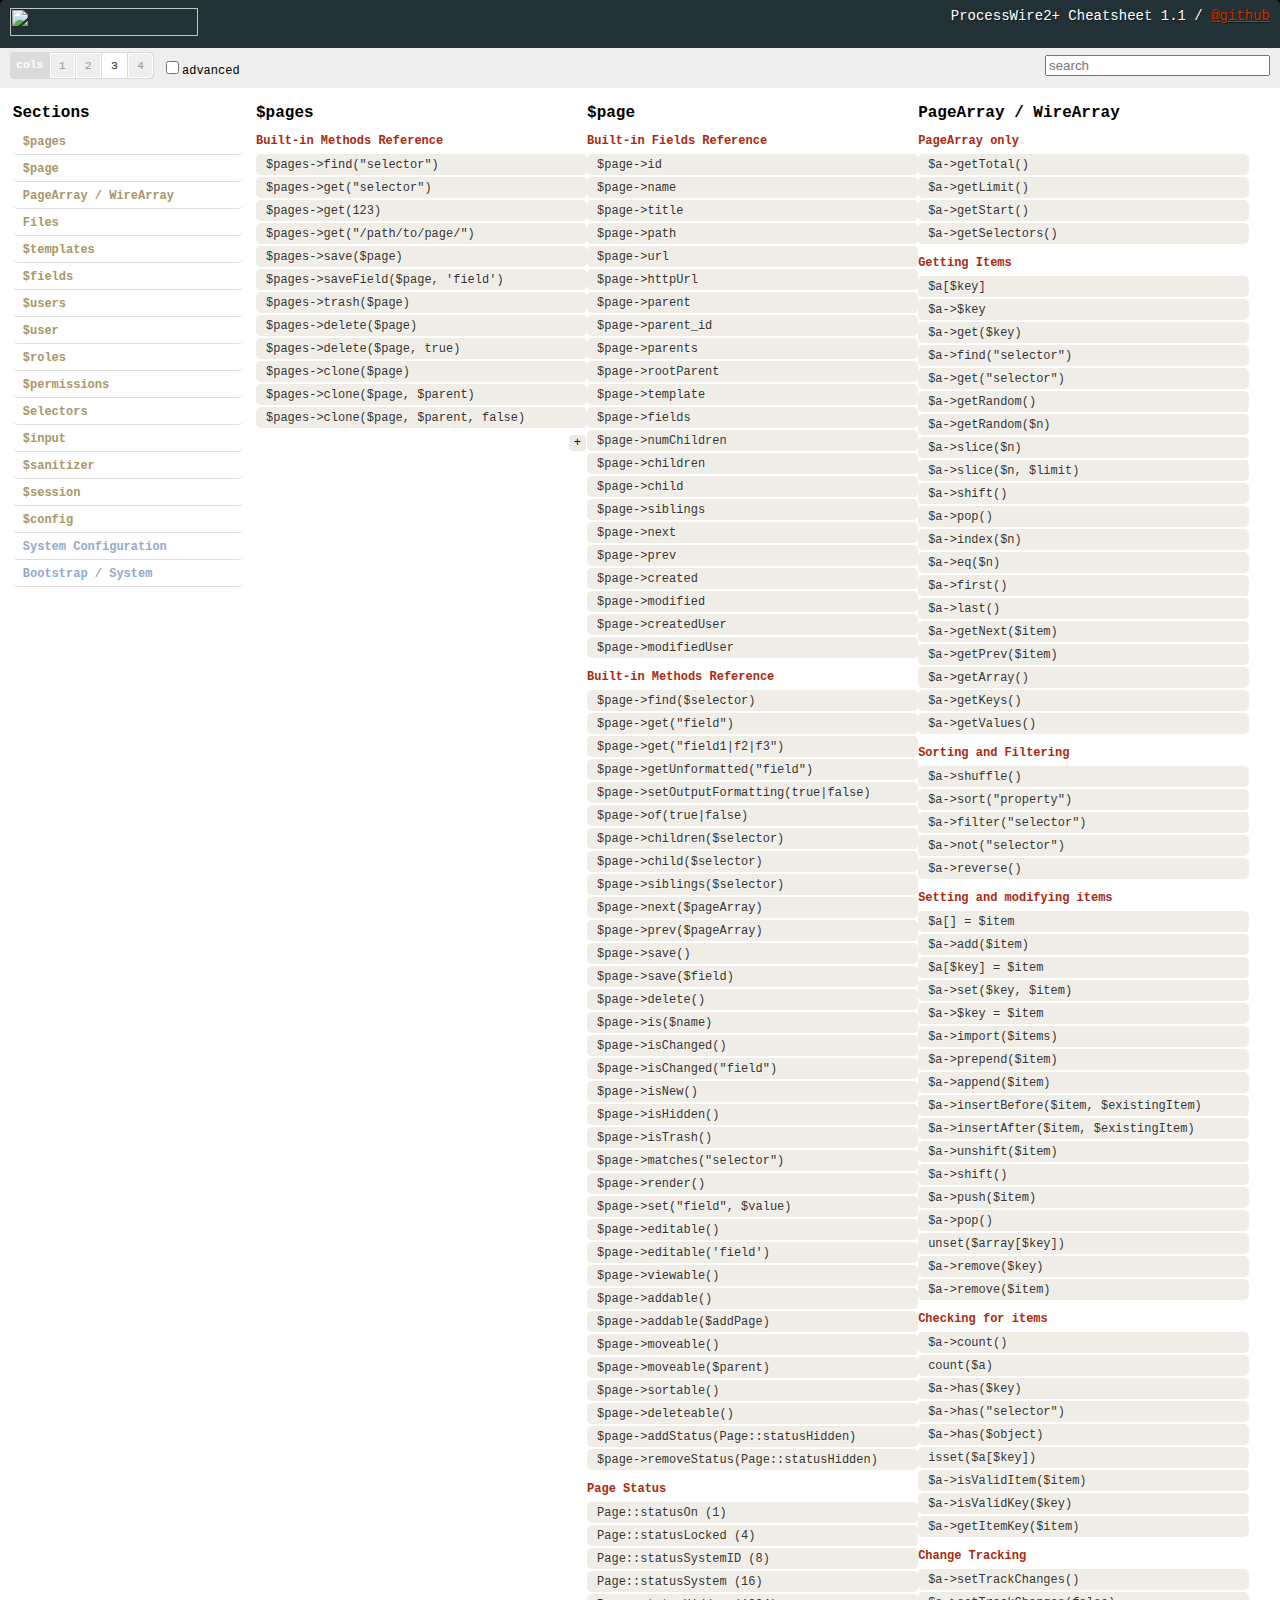
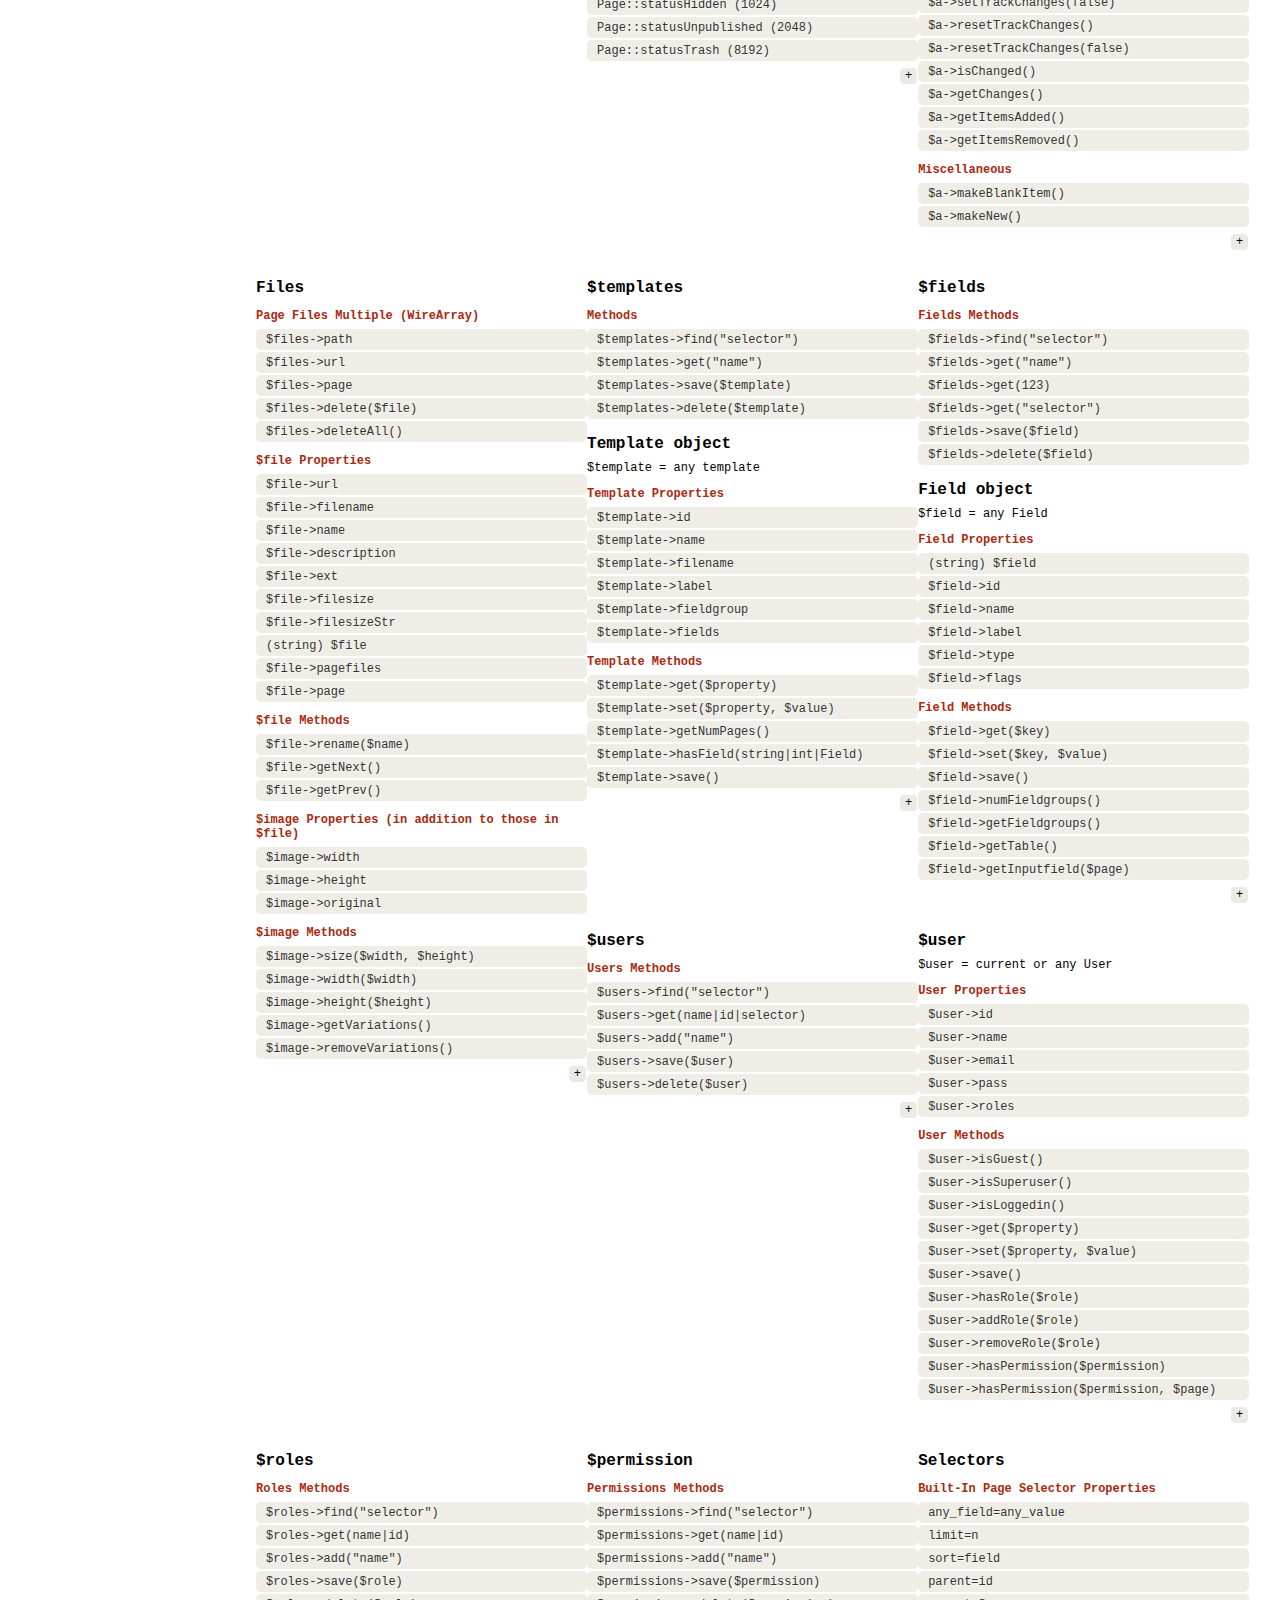
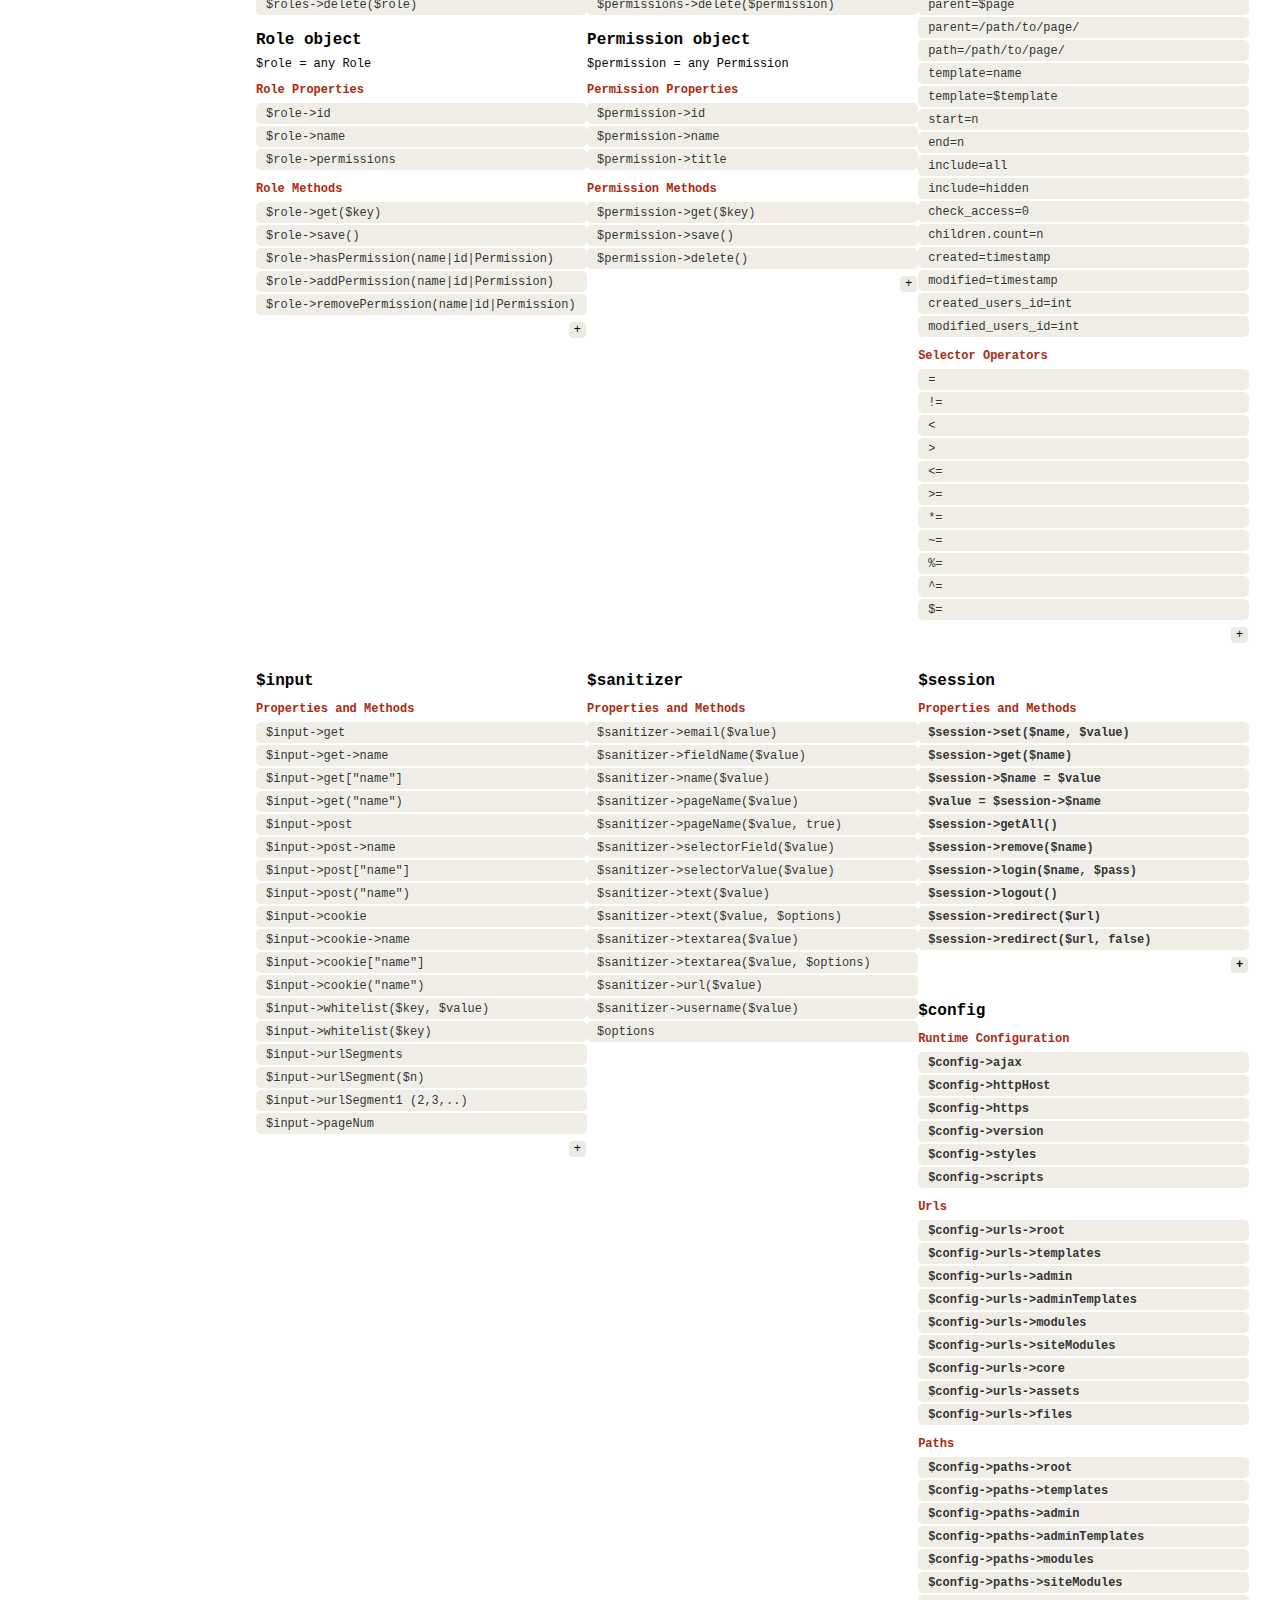
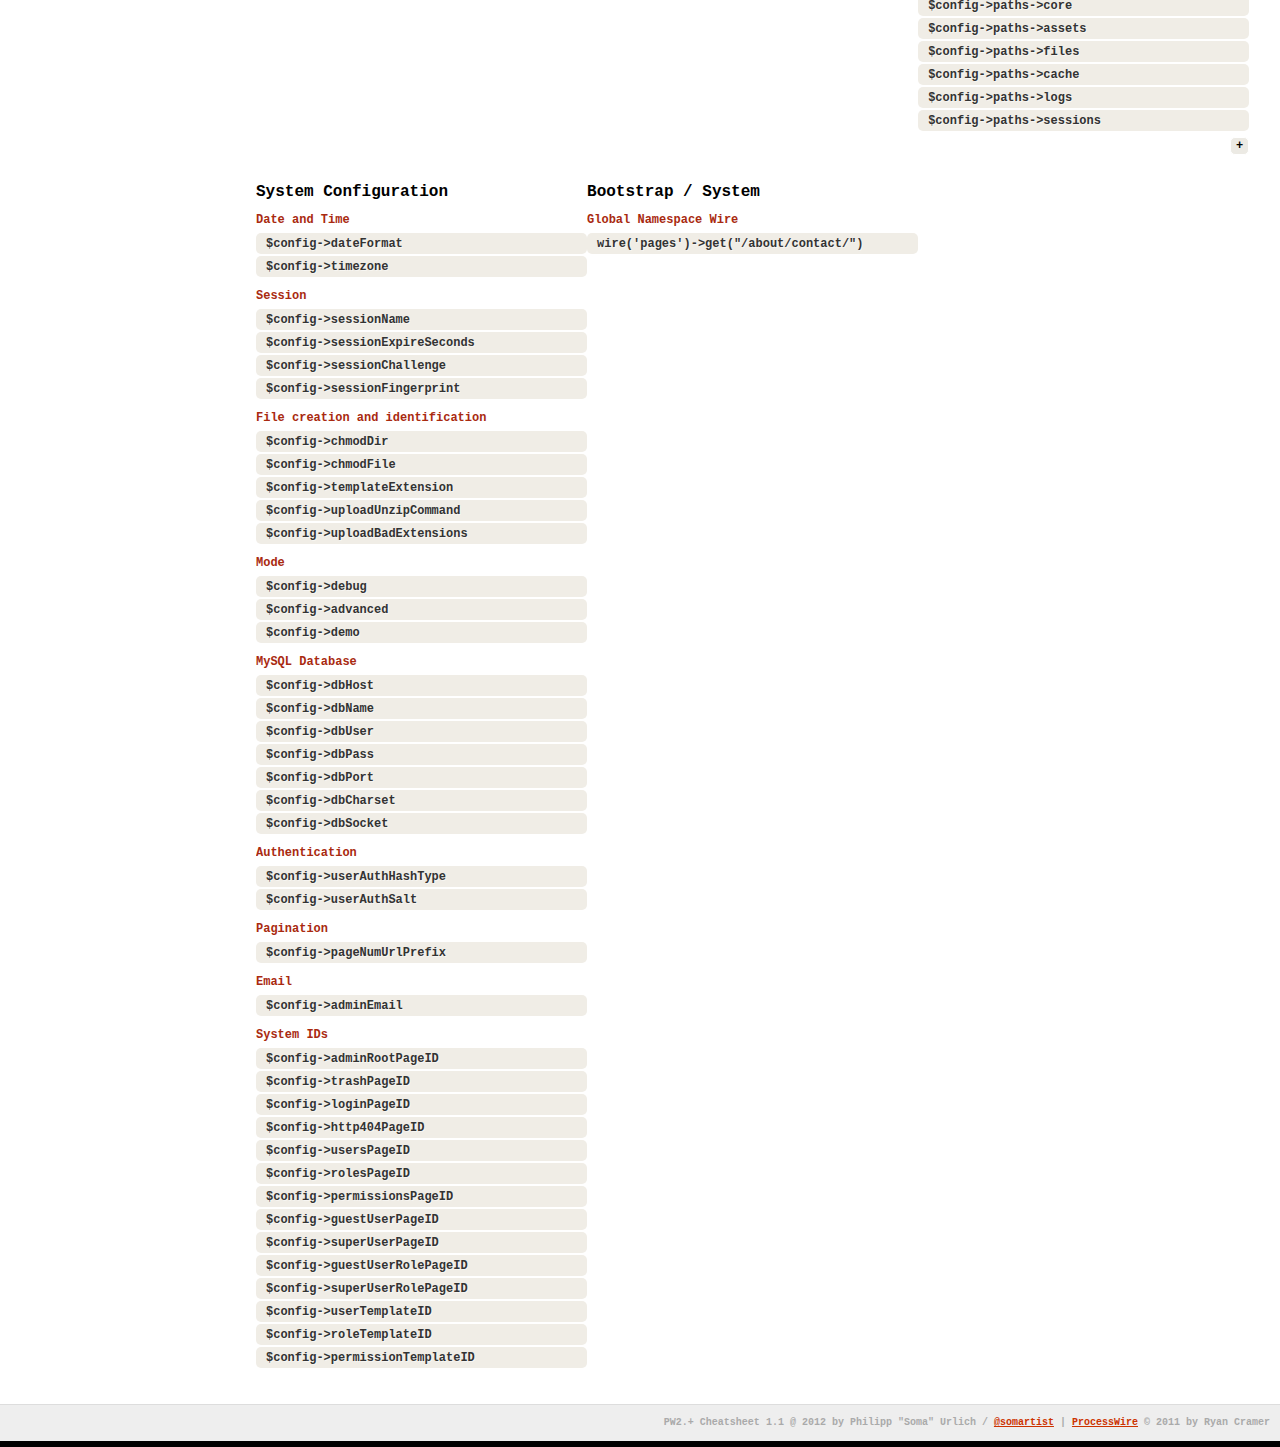
==== commit 8aba2098: "merge" ====
--- a/index.html
+++ b/index.html
@@ -2,1029 +2,823 @@
 <html>
 <head>
 <meta charset="UTF-8">
-<title>ProcessWire2.+ Cheatsheet 1.0</title>
+<title>ProcessWire2+ Cheatsheet 1.1</title>
 
 <link rel="stylesheet" type="text/css" href="css/styles.css">
+
+</head>
+<body>
+<div class="header">
+	<a href="http://www.processwire.com/"><img src="css/logo.png" width="188" height="28"></a>
+	<span class="right">ProcessWire2+ Cheatsheet 1.1 / <a href="https://github.com/somatonic/ProcessWireCheatsheet" target="_blank">@github</a></span>
+</div>
+
+<div class="toolbar clearfix">
+	<span class="cols">
+		<label>cols</label>
+		<a href="#" data-cols="1">1</a>
+		<a href="#" data-cols="2">2</a>
+		<a href="#" data-cols="3" class="active">3</a>
+		<a href="#" data-cols="4">4</a>
+	</span>
+	<span class="mode">
+		<label><input type="checkbox" name="mode" id="advanced"/>advanced</label>
+
+	</span>
+
+	<form id="filterform">
+		<input size="25" placeholder="search" name="filter" type="search" id="filter"/>
+	</form>
+</div>
+
+<div class="main clearfix">
+
+
+	<div class="navigation-holder">
+
+		<div class="section navigation" id="index">
+
+			<h2>Sections</h2>
+
+			<a href="#pages" rel=".pages">$pages</a>
+
+			<a href="#page" rel=".page">$page</a>
+
+			<a href="#wirearray" rel=".wirearray">PageArray / WireArray</a>
+
+			<a href="#files" rel=".files">Files</a>
+
+			<a href="#templates" rel=".templates">$templates</a>
+
+			<a href="#fields" rel=".fields">$fields</a>
+
+			<a href="#users" rel=".users">$users</a>
+
+			<a href="#user" rel=".user">$user</a>
+
+			<a href="#roles" rel=".roles">$roles</a>
+
+			<a href="#permissions" rel=".permissions">$permissions</a>
+
+			<a href="#selectors" rel=".selectors">Selectors</a>
+
+			<a href="#input" rel=".input">$input</a>
+
+			<a href="#sanitizer" rel=".sanitizer">$sanitizer</a>
+
+			<a href="#session" rel=".session">$session</a>
+
+
+
+			<a href="#config" rel=".config">$config</a>
+
+			<a href="#systemconfig" rel=".systemconfig" class="advanced">System Configuration</a>
+
+			<a href="#bootstrap" rel=".bootstrap" class="advanced">Bootstrap / System</a>
+		</div>
+		&nbsp;
+	</div>
+
+
+
+	<div id="isotope" class="clearfix">
+
+		<div class="section pages" id="pages">
+			<h2>$pages</h2>
+			<div class="cat">
+				<h3>Built-in Methods Reference</h3>
+				<p><span class="api">$pages->find("selector") </span><span class="descr">Find and return all pages matching the given selector string. Returns a PageArray.</span></p>
+				<p><span class="api">$pages->get("selector") </span><span class="descr">Get the page matching the given selector string. Returns a Page, or a NullPage if not found.</span></p>
+				<p><span class="api">$pages->get(123) </span><span class="descr">Get the page matching the given numeric ID. Returns a Page, or a NullPage if not found.</span></p>
+				<p><span class="api">$pages->get("/path/to/page/") </span><span class="descr">Get the page matching the given path or URL. Returns a Page, or a NullPage if not found.</span></p>
+				<p class="advanced"><span class="api">$pages->save($page) </span><span class="descr">Save any changes made to the given $page. Same as: $page->save()</span></p>
+				<p class="advanced"><span class="api">$pages->saveField($page, 'field') </span><span class="descr">Save just the named field from $page. (v2.1+) Same as: $page->save('field')</span></p>
+				<p class="advanced"><span class="api">$pages->trash($page) </span><span class="descr">Move the given page to the Trash.</span></p>
+				<p class="advanced"><span class="api">$pages->delete($page) </span><span class="descr">Permanently delete the given page and any attached media. Throws error when $page has children.</span></p>
+				<p class="advanced"><span class="api">$pages->delete($page, true) </span><span class="descr">Recursively delete $page and all it's children and attached media, permanently.</span></p>
+				<p class="advanced"><span class="api">$pages->clone($page) </span><span class="descr">Creates a brand new cloned copy of the given page (and any children) and returns it.  (v2.1+)</span></p>
+				<p class="advanced"><span class="api">$pages->clone($page, $parent) </span><span class="descr">Like the above, but with a new $parent page specified. (v2.1+)</span></p>
+				<p class="advanced"><span class="api">$pages->clone($page, $parent, false) </span><span class="descr">Like the above, but only the given page will be cloned (and not any children). (v2.1+)</span></p>
+			</div>
+		</div>
+
+		<div class="section page" id="page">
+			<h2>$page</h2>
+
+			<div class="cat">
+				<h3>Built-in Fields Reference</h3>
+				<p><span class="api">$page->id </span><span class="descr">The numbered ID of the current page</span></p>
+				<p><span class="api">$page->name </span><span class="descr">The name assigned to the page, as it appears in the URL</span></p>
+				<p><span class="api">$page->title </span><span class="descr">The page's title (headline) text</span></p>
+				<p><span class="api">$page->path </span><span class="descr">The page's URL path from the homepage (i.e. /about/staff/ryan/)</span></p>
+				<p><span class="api">$page->url </span><span class="descr">The page's URL path from the server's document root (may be the same as the $page->path)</span></p>
+				<p><span class="api">$page->httpUrl </span><span class="descr">Same as $page->url, except includes protocol (http or https) and hostname.</span></p>
+				<p><span class="api">$page->parent </span><span class="descr">The parent Page object or a NullPage if there is no parent.</span></p>
+				<p><span class="api">$page->parent_id </span><span class="descr">The numbered ID of the parent page or 0 if none.</span></p>
+				<p><span class="api">$page->parents </span><span class="descr">All the parent pages down to the root (homepage). Returns a PageArray.</span></p>
+				<p><span class="api">$page->rootParent </span><span class="descr">The parent page closest to the homepage (typically used for identifying a section)</span></p>
+				<p><span class="api">$page->template </span><span class="descr">The Template object this page is using</span></p>
+				<p><span class="api">$page->fields </span><span class="descr">All the Fields assigned to this page (via it's template, same as $page->template->fields). Returns a FieldsArray. </span></p>
+				<p><span class="api">$page->numChildren </span><span class="descr">The number of children (subpages) this page has. </span></p>
+				<p><span class="api">$page->children </span><span class="descr">All the children (subpages) of this page.* Returns a PageArray. See also $page->children($selector). </span></p>
+				<p><span class="api">$page->child </span><span class="descr">The first child of this page. Returns a Page. See also $page->child($selector).</span></p>
+				<p><span class="api">$page->siblings </span><span class="descr">All the sibling pages of this page.† Returns a PageArray. See also $page->siblings($selector). </span></p>
+				<p class="advanced"><span class="api">$page->next </span><span class="descr">This page's next sibling page, or NullPage if it is the last sibling.† See also $page->next($pageArray). </span></p>
+				<p class="advanced"><span class="api">$page->prev </span><span class="descr">This page's previous sibling page, or NullPage if it is the first sibling.† See also $page->prev($pageArray). </span></p>
+				<p class="advanced"><span class="api">$page->created </span><span class="descr">Unix timestamp of when the page was created</span></p>
+				<p class="advanced"><span class="api">$page->modified </span><span class="descr">Unix timestamp of when the page was last modified</span></p>
+				<p class="advanced"><span class="api">$page->createdUser </span><span class="descr">The user that created this page. Returns a User or a NullUser.</span></p>
+				<p class="advanced"><span class="api">$page->modifiedUser </span><span class="descr">The user that last modified this page. Returns a User or a NullUser.</span></p>
+			</div>
+			<div class="cat">
+				<h3>Built-in Methods Reference</h3>
+				<p><span class="api">$page->find($selector) </span><span class="descr">Find pages matching the selector anywhere below this page (children, grandchildren, etc.). Returns a PageArray.</span></p>
+				<p><span class="api">$page->get("field") </span><span class="descr">Get the value for the specified field or null if the field isn't part of this page. Same as $page->$field</span></p>
+				<p><span class="api">$page->get("field1|f2|f3") </span><span class="descr">Get the first matching non-empty field by specified by a string of pipe "|" separated field names</span></p>
+				<p><span class="api">$page->getUnformatted("field") </span><span class="descr">Get the unformatted value of the given field name. May also be used with "|" separated field names (mentioned above). </span></p>
+				<p><span class="api">$page->setOutputFormatting(true|false) </span><span class="descr">By default, output will be formatted according filters you may have defined with the field.  If you are modifying the values of a page's custom fields, you will need to call $page->setOutputFormatting(false) before doing so. This turns off output formatting, which ensures that saved values don't already have runtime formatters applied to them. ProcessWire will throw an error if you attempt to save formatted fields.</span></p>
+				<p><span class="api">$page->of(true|false) </span><span class="descr">This is the short notation of setOutputFormatting(). Since PW 2.2.2</span></p>
+				<p><span class="api">$page->children($selector) </span><span class="descr">All the children (subpages) of this page,  filtered by a selector.* Returns a PageArray. </span></p>
+				<p><span class="api">$page->child($selector) </span><span class="descr">The first matching child (subpage) that matches the given selector. Returns a Page, or a NullPage if no match. </span></p>
+				<p><span class="api">$page->siblings($selector) </span><span class="descr">All the sibling pages of this page, filtered by a selector.† Returns a PageArray.</span></p>
+				<p class="advanced"><span class="api">$page->next($pageArray) </span><span class="descr">Given a PageArray which includes the current page (among others), return the next page after the current.† Returns a NullPage if it is the last page in the provided PageArray. If called without a PageArray, it assumes the current page's siblings (same as $page->next).</span></p>
+				<p class="advanced"><span class="api">$page->prev($pageArray) </span><span class="descr">Given a PageArray which includes the current page (among others), return the previous page before the current.† Returns a NullPage if it is the first page in the provided PageArray. If called without a PageArray, it assumes the current page's siblings (same as $page->prev).</span></p>
+				<p class="advanced"><span class="api">$page->save() </span><span class="descr">Save this Page</span></p>
+				<p class="advanced"><span class="api">$page->save($field) </span><span class="descr">Save just the field given by the provided field name (string) or object (Field)</span></p>
+				<p class="advanced"><span class="api">$page->delete() </span><span class="descr">Delete this page</span></p>
+				<p class="advanced"><span class="api">$page->is($name) </span><span class="descr">Returns true if this page matches the given template name, page status, or selector. </span></p>
+				<p class="advanced"><span class="api">$page->isChanged() </span><span class="descr">Has the $page changed since it was loaded? Returns true or false.</span></p>
+				<p class="advanced"><span class="api">$page->isChanged("field") </span><span class="descr">Has the given field on $page changed since it was loaded? Returns true or false.</span></p>
+				<p class="advanced"><span class="api">$page->isNew() </span><span class="descr">Is this Page new? (i.e. doesn't yet exist in DB)</span></p>
+				<p class="advanced"><span class="api">$page->isHidden() </span><span class="descr">Returns true if page has status hidden.</span></p>
+				<p class="advanced"><span class="api">$page->isTrash() </span><span class="descr">Returns true if page is in trash.</span></p>
+				<p class="advanced"><span class="api">$page->matches("selector") </span><span class="descr">Returns true if this page matches the given selector string. </span></p>
+				<p class="advanced"><span class="api">$page->render() </span><span class="descr">Returns rendered page markup. echo $page->render();</span></p>
+				<p class="advanced"><span class="api">$page->set("field", $value) </span><span class="descr">Set the given custom field name to have the provided value. Same as $page->$field = $value;</span></p>
+
+				<p class="advanced"><span class="api">$page->editable() </span><span class="descr">Is the page is editable by the current user? Returns true or false.</span></p>
+				<p class="advanced"><span class="api">$page->editable('field') </span><span class="descr">Is the given field name is editable on the page by the current user? Returns true or false.</span></p>
+				<p class="advanced"><span class="api">$page->viewable() </span><span class="descr">Is the page viewable by the current user? Returns true or false. Note that this is only useful on pages other than the current page being viewed, as ProcessWire won't let the user load a page (by URL) that they don't have access to view.</span></p>
+				<p class="advanced"><span class="api">$page->addable() </span><span class="descr">Is the current user allowed to create pages below this page? Returns true or false.</span></p>
+				<p class="advanced"><span class="api">$page->addable($addPage) </span><span class="descr">Is the current user allowed to add the given page ($addPage) as a child of $page? Returns true or false.</span></p>
+				<p class="advanced"><span class="api">$page->moveable() </span><span class="descr">Is the page allowed to be moved by the current user? Returns true or false.</span></p>
+				<p class="advanced"><span class="api">$page->moveable($parent) </span><span class="descr">Is the current user allowed to move $page to $parent? Returns true or false.</span></p>
+				<p class="advanced"><span class="api">$page->sortable() </span><span class="descr">Is the page sortable (within the same parent) by the current user? Returns true or false.</span></p>
+				<p class="advanced"><span class="api">$page->deleteable() </span><span class="descr">Is the page deleteable by the current user? Returns true or false.</span></p>
+				<p class="advanced"><span class="api">$page->addStatus(Page::statusHidden) </span><span class="descr">Add a status to this page.</span></p>
+				<p class="advanced"><span class="api">$page->removeStatus(Page::statusHidden) </span><span class="descr">Removes a status from this page.</span></p>
+			</div>
+			<div class="cat advanced">
+				<h3>Page Status</h3>
+				<p><span class="api">Page::statusOn (1)</span><span class="descr"> base status for all pages</span></p>
+				<p><span class="api">Page::statusLocked (4) </span><span class="descr">page locked for changes. Not enforced by the core, but checked by Process modules.</span></p>
+				<p><span class="api">Page::statusSystemID (8)</span><span class="descr"> page is for the system and may not be deleted or have it's id changed (everything else, okay)</span></p>
+				<p><span class="api">Page::statusSystem (16) </span><span class="descr">page is for the system and may not be deleted or have it's id, name, template or parent changed</span></p>
+				<p><span class="api">Page::statusHidden (1024)</span><span class="descr"> page is excluded selector methods like $pages->find() and $page->children() unless status is specified, like "status&1"</span></p>
+				<p><span class="api">Page::statusUnpublished (2048)</span><span class="descr"> page is not published and is not renderable.</span></p>
+				<p><span class="api">Page::statusTrash (8192)</span><span class="descr"> page is in the trash</span></p>
+			</div>
+		</div>
+
+		<div class="section wirearray" id="wirearray">
+			<h2>PageArray / WireArray</h2>
+			<div class="cat">
+				<h3>PageArray only</h3>
+				<p><span class="api">$a->getTotal() </span><span class="descr">Get the total number of pages that were found from a $pages->find("selectors, limit=n") operation that led to this PageArray. The number returned may be greater than the number of pages actually in this PageArray instance, and is used for calculating pagination. Whereas $p->count() will always return the number of pages actually in this PageArray instance.</span></p>
+				<p><span class="api">$a->getLimit() </span><span class="descr">Get the number (n) from a "limit=n" portion of a selector that resulted in this PageArray. In pagination, this value represents the max items to display per page. If there was no limit applied, this will return 0.</span></p>
+				<p><span class="api">$a->getStart() </span><span class="descr">Get the number of the starting result that led to this PageArray in pagination. Returns 0 if in the first page of results. </span></p>
+				<p class="advanced"><span class="api">$a->getSelectors() </span><span class="descr">Return the Selectors that led to this PageArray, or null if not set/applicable. Returns an instance of Selectors (WireArray) containing one or more Selector objects.</span></p>
+			</div>
+			<div class="cat">
+				<h3>Getting Items</h3>
+				<p><span class="api">$a[$key] </span><span class="descr">Returns the value of the item at the given $key, or null if not set.</span></p>
+				<p><span class="api">$a->$key </span><span class="descr">Return the item indexed by $key or null if not found.</span></p>
+				<p><span class="api">$a->get($key) </span><span class="descr">Returns the value of the item at the given $key, or null if not set.</span></p>
+				<p><span class="api">$a->find("selector") </span><span class="descr">Return all items that match the given selector, or a blank WireArray if none found.</span></p>
+				<p><span class="api">$a->get("selector") </span><span class="descr">Return the first item that matches the given selector, or null if not found.</span></p>
+				<p><span class="api">$a->getRandom() </span><span class="descr">Returns a single random item from this WireArray.</span></p>
+				<p><span class="api">$a->getRandom($n) </span><span class="descr">Returns $n random items from this WireArray (contained in a new WireArray).</span></p>
+				<p><span class="api">$a->slice($n) </span><span class="descr">Returns a new WireArray containing a slice of items from the $n'th item to the end.</span></p>
+				<p><span class="api">$a->slice($n, $limit) </span><span class="descr">Returns a new WireArray containing a slice of items starting from the $n'th item and including up to $limit number of items.</span></p>
+				<p><span class="api">$a->shift() </span><span class="descr">Remove (shift) the first $item from the WireArray and return it.</span></p>
+				<p><span class="api">$a->pop() </span><span class="descr">Pop the last item off of the WireArray and return it.</span></p>
+				<p><span class="api">$a->index($n) </span><span class="descr">Returns a new WireArray containing the item at the given zero-based index.</span></p>
+				<p><span class="api">$a->eq($n) </span><span class="descr">Returns the single item at the given zero-based index, or NULL if it doesn't exist.</span></p>
+				<p><span class="api">$a->first() </span><span class="descr">Returns the first item in the WireArray.</span></p>
+				<p><span class="api">$a->last() </span><span class="descr">Returns the last item in the WireArray.</span></p>
+				<p><span class="api">$a->getNext($item) </span><span class="descr">Given an item already in the WireArray, return the item that comes after it in this WireArray or NULL if no match.</span></p>
+				<p><span class="api">$a->getPrev($item) </span><span class="descr">Given an item already in the WireArray, return the item that comes before it in this WireArray or NULL if no match.</span></p>
+				<p class="advanced"><span class="api">$a->getArray() </span><span class="descr">Returns a regular PHP array of all items in this WireArray.</span></p>
+				<p class="advanced"><span class="api">$a->getKeys() </span><span class="descr">Returns a regular PHP array of all keys used in this WireArray.</span></p>
+				<p class="advanced"><span class="api">$a->getValues() </span><span class="descr">Returns a regular PHP array of all values used in this WireArray.</span></p>
+
+			</div>
+			<div class="cat">
+				<h3>Sorting and Filtering</h3>
+				<p><span class="api">$a->shuffle() </span><span class="descr">Randomize the order of all the items in the WireArray.</span></p>
+				<p><span class="api">$a->sort("property") </span><span class="descr">Sorts the WireArray by the given item property (string). You may also specify the property as "property.subproperty", where property resolves to a Wire derived object, and subproperty resolves to a property within that object. Prepend a minus sign "-" to the property name reverse the sort.</span></p>
+				<p><span class="api">$a->filter("selector") </span><span class="descr">Reduce the WireArray so that it only contains items that match the given selector.</span></p>
+				<p><span class="api">$a->not("selector") </span><span class="descr">Reduce the WireArray so that it only contains items that don't match the given selector.</span></p>
+				<p><span class="api">$a->reverse() </span><span class="descr">Return a new WireArray containing the items in reverse order.</span></p>
+			</div>
+			<div class="cat advanced">
+				<h3>Setting and modifying items</h3>
+				<p><span class="api">$a[] = $item </span><span class="descr">Add the given $item.</span></p>
+				<p><span class="api">$a->add($item) </span><span class="descr">Add the given $item. Supports import of page arrays (since 2.2)</span></p>
+				<p><span class="api">$a[$key] = $item </span><span class="descr">Add the given $item, associating it with index $key.</span></p>
+				<p><span class="api">$a->set($key, $item) </span><span class="descr">Add the given $item, associating it with index $key.</span></p>
+				<p><span class="api">$a->$key = $item </span><span class="descr">Add the given $item, associating it with index $key.</span></p>
+				<p><span class="api">$a->import($items) </span><span class="descr">Given an array or WireArray of items, add them all. </span></p>
+				<p><span class="api">$a->prepend($item) </span><span class="descr">Prepend the given item to the beginning of the WireArray.</span></p>
+				<p><span class="api">$a->append($item) </span><span class="descr">Append the given item to the end of the WireArray.</span></p>
+				<p><span class="api">$a->insertBefore($item, $existingItem)    </span><span class="descr">Insert an item (int|string|array|object) before an existing item (int|string|array|object)</span></p>
+				<p><span class="api">$a->insertAfter($item, $existingItem) </span><span class="descr">Insert an item (int|string|array|object) after an existing item (int|string|array|object)</span></p>
+				<p><span class="api">$a->unshift($item) </span><span class="descr">Prepend the given item to the beginning of the WireArray (same as prepend)</span></p>
+				<p><span class="api">$a->shift() </span><span class="descr">Remove (shift) the first $item from the WireArray and return it.</span></p>
+				<p><span class="api">$a->push($item) </span><span class="descr">Push the given item onto the end of the WireArray.</span></p>
+				<p><span class="api">$a->pop() </span><span class="descr">Pop the last item off of the WireArray and return it.</span></p>
+				<p><span class="api">unset($array[$key]) </span><span class="descr">Removes the item with the given $key from the WireArray.</span></p>
+				<p><span class="api">$a->remove($key) </span><span class="descr">Removes the item with the given $key from the WireArray.</span></p>
+				<p><span class="api">$a->remove($item) </span><span class="descr">Removes the given $item from the WireArray.</span></p>
+			</div>
+			<div class="cat advanced">
+				<h3>Checking for items</h3>
+				<p><span class="api">$a->count() </span><span class="descr">Returns the number of items in this WireArray.</span></p>
+				<p><span class="api">count($a) </span><span class="descr">Returns the number of items in this WireArray.</span></p>
+				<p><span class="api">$a->has($key) </span><span class="descr">Is the given key part of this WireArray?</span></p>
+				<p><span class="api">$a->has("selector") </span><span class="descr">Does the given selector match any items in this WireArray?</span></p>
+				<p><span class="api">$a->has($object) </span><span class="descr">Is $object in the WireArray? $object must be an valid type of the WireArray.</span></p>
+				<p><span class="api">isset($a[$key]) </span><span class="descr">Returns true if the given $key is set with an item.</span></p>
+				<p><span class="api">$a->isValidItem($item) </span><span class="descr">Is the given item a valid type for this WireArray?</span></p>
+				<p><span class="api">$a->isValidKey($key) </span><span class="descr">Is the given $key valid to use for this WireArray?</span></p>
+				<p><span class="api">$a->getItemKey($item) </span><span class="descr">Get the key used by $item or NULL if not available.</span></p>
+			</div>
+			<div class="cat advanced">
+				<h3>Change Tracking</h3>
+				<p><span class="api">$a->setTrackChanges() </span><span class="descr">Turn on change tracking</span></p>
+				<p><span class="api">$a->setTrackChanges(false) </span><span class="descr">Turn off change tracking</span></p>
+				<p><span class="api">$a->resetTrackChanges() </span><span class="descr">Reset any changes that have been tracked and start tracking again.</span></p>
+				<p><span class="api">$a->resetTrackChanges(false) </span><span class="descr">Reset any changes that have been tracked and stop tracking.</span></p>
+				<p><span class="api">$a->isChanged() </span><span class="descr">Has this object changed since tracking was turned on?</span></p>
+				<p><span class="api">$a->getChanges() </span><span class="descr">Return an array of item keys that have changed while change tracking was on.</span></p>
+				<p><span class="api">$a->getItemsAdded() </span><span class="descr">Return an array of items that have been added since change tracking was turned on.</span></p>
+				<p><span class="api">$a->getItemsRemoved() </span><span class="descr">Return an array of items that have been removed since change tracking was turned on.</span></p>
+			</div>
+			<div class="cat advanced">
+				<h3>Miscellaneous</h3>
+				<p><span class="api">$a->makeBlankItem() </span><span class="descr">Make a new blank item suitable for storage in this WireArray.</span></p>
+				<p><span class="api">$a->makeNew() </span><span class="descr">Make a new blank WireArray of the same type as $a.</span></p>
+			</div>
+		</div>
+
+
+
+
+
+
+
+
+
+
+
+
+
+
+
+
+
+
+
+
+
+		<div class="section files" id="files">
+			<h2>Files</h2>
+			<div class="cat">
+				<h3>Page Files Multiple (WireArray)</h3>
+				<p><span class="api">$files->path </span><span class="descr">Returns the full server disk path where files are stored</span></p>
+				<p><span class="api">$files->url </span><span class="descr">Returns the URL where files are stored</span></p>
+				<p><span class="api">$files->page </span><span class="descr">Returns the $page that contains this set of files</span></p>
+				<p><span class="api">$files->delete($file) </span><span class="descr">Removes the file and deletes from disk when page is saved (alias of remove)</span></p>
+				<p class="advanced"><span class="api">$files->deleteAll() </span><span class="descr">Removes all items and deletes them from disk when page is saved @advanced</span></p>
+			</div>
+			<div class="cat">
+				<h3>$file Properties</h3>
+				<p><span class="api">$file->url </span><span class="descr">URL to the file on the server</span></p>
+				<p><span class="api">$file->filename </span><span class="descr">full disk path to the file on the server</span></p>
+				<p><span class="api">$file->name </span><span class="descr">Returns the filename without the path (basename)</span></p>
+				<p><span class="api">$file->description </span><span class="descr">value of the file's description field (text). Note you can set this property directly</span></p>
+				<p><span class="api">$file->ext </span><span class="descr">file's extension (i.e. last 3 or so characters)</span></p>
+				<p><span class="api">$file->filesize </span><span class="descr">file size, number of bytes</span></p>
+				<p><span class="api">$file->filesizeStr </span><span class="descr">file size as a formatted string</span></p>
+				<p><span class="api">(string) $file </span><span class="descr">returns the file's name (no path)</span></p>
+				<p class="advanced"><span class="api">$file->pagefiles </span><span class="descr">the $files array that contains this file </span></p>
+				<p class="advanced"><span class="api">$file->page </span><span class="descr">the $page that contains this file</span></p>
+			</div>
+			<div class="cat">
+				<h3>$file Methods</h3>
+				<p><span class="api">$file->rename($name) </span><span class="descr">Rename this file to the given name (no path). Returns true on success, false on failure.</span></p>
+				<p class="advanced"><span class="api">$file->getNext() </span><span class="descr">Returns the next file in a multi-file field, or NULL if at the end</span><br></p>
+				<p class="advanced"><span class="api">$file->getPrev() </span><span class="descr">Returns the previous file in a multi-file field, or NULL if at the beginning</span></p>
+			</div>
+			<div class="cat">
+				<h3><strong>$image Properties</strong> (in addition to those in $file)</h3>
+				<p><span class="api">$image->width </span><span class="descr">Width of image, in pixels</span></p>
+				<p><span class="api">$image->height </span><span class="descr">Height of image, in pixels</span></p>
+				<p class="advanced"><span class="api">$image->original </span><span class="descr">Reference to original $image, if this is a resized version.</span></p>
+			</div>
+			<div class="cat">
+				<h3>$image Methods</h3>
+				<p><span class="api">$image->size($width, $height) </span><span class="descr">Return a new $image with the given dimensions (proportional, center crop)</span></p>
+				<p><span class="api">$image->width($width) </span><span class="descr">Return a new $image with the given width (proportional height, center crop)</span></p>
+				<p><span class="api">$image->height($height) </span><span class="descr">Return a new $image with the given height (proportional width, center crop)</span></p>
+				<p class="advanced"><span class="api">$image->getVariations() </span><span class="descr">Returns a WireArray (Pageimages) of all size variations of this image</span></p>
+				<p class="advanced"><span class="api">$image->removeVariations() </span><span class="descr">Deletes all size variations of this image (be careful)</span></p>
+			</div>
+		</div>
+
+
+		<div class="section templates" id="templates">
+			<h2>$templates</h2>
+			<div class="cat">
+				<h3>Methods</h3>
+				<p><span class="api">$templates->find("selector") </span><span class="descr">Return the templates matching the the given selector query.</span></p>
+				<p><span class="api">$templates->get("name") </span><span class="descr">Return the template with the given name</span></p>
+				<p class="advanced"><span class="api">$templates->save($template) </span><span class="descr">Save the given template instance.</span></p>
+				<p class="advanced"><span class="api">$templates->delete($template) </span><span class="descr">Delete the given template instance. Note that this will throw a fatal error if the template is in use by any pages.</span></p>
+
+			</div>
+
+			<h2>Template object</h2>
+			<span>$template = any template</span>
+			<div class="cat">
+				<h3>Template Properties</h3>
+				<p><span class="api">$template->id </span><span class="descr">Get or set the template's numbered database ID.</span></p>
+				<p><span class="api">$template->name </span><span class="descr">Get or set the template's name.</span></p>
+				<p><span class="api">$template->filename </span><span class="descr">Get or set a template's filename, including path (this is auto-generated from the name, though you may modify it at runtime if it suits your need).</span></p>
+				<p><span class="api">$template->label </span><span class="descr">Optional short text label to describe Template.</span></p>
+				<p class="advanced"><span class="api">$template->fieldgroup </span><span class="descr">Get or set a template's Fieldgroup. Can also be used to iterate a template's fields.</span></p>
+				<p class="advanced"><span class="api">$template->fields </span><span class="descr">Syntactical alias for $template->fieldgroup. Use whatever makes more sense for your code readability.</span></p>
+				<p class="removed"><span class="api">$template->cache_time </span><span class="descr">Get or set the number of seconds this template's output should be cached (default is 0). In newer API versions you can also use cacheTime (camelCase for better consistency).</span> </p>
+				<p class="removed"><span class="api">$template->childrenTemplatesID </span><span class="descr">Get or set the template database ID that children of pages using this template default to. 0 is the default and indicates no selection. Set to -1 to disallow pages using this template from having children.</span> </p>
+				<p class="removed"><span class="api">$template->allowPageNum </span><span class="descr">Get or set whether pages using this template can have URL-based page numbers. Set to 1 for yes or 0 for no. Default is 0.</span></p>
+				<p class="removed"><span class="api">$template->urlSegments </span><span class="descr">Get or set whether pages using this template can make use of URL segments. Set to 1 for yes or 0 for no. Default is 0.</span></p>
+				<p class="removed"><span class="api">$template->slashUrls </span><span class="descr">Get or set whether pages using this template should have URLs that end with a slash. Set to 1 for yes or 0 for no. Default is 1.</span></p>
+				<p class="removed"><span class="api">$template->redirectLogin </span><span class="descr">Get or set what should happen when a user attempts access to a page using this template, and they don't have access to. Set to 0 to show the 404 page, or 1 to redirect to the login page. Default is 0.</span></p>
+				<p class="removed"><span class="api">$template->protocol </span><span class="descr">Get or set what protocol is required to access pages using this template. If the user attempts access from the wrong protocol, it will be redirected to the right protocol. Set to 0 to allow either HTTP or HTTPS. Set to 1 to allow HTTPS only. Set to -1 to allow HTTP only. Default is 0.</span></p>
+			</div>
+			<div class="cat">
+				<h3>Template Methods</h3>
+				<p><span class="api">$template->get($property) </span><span class="descr">Get the value of a template's property (same as $template->$property)</span></p>
+				<p><span class="api">$template->set($property, $value) </span><span class="descr">Set the value of a template's property (same as $template->$property = $value).</span></p>
+				<p class="advanced"><span class="api">$template->getNumPages() </span><span class="descr">Return the number of pages using this template.</span></p>
+				<p class="advanced"><span class="api">$template->hasField(string|int|Field) </span><span class="descr">Does this template have the given field?</span></p>
+				<p class="advanced"><span class="api">$template->save() </span><span class="descr">Save this template to the database.</span></p>
+			</div>
+
+		</div>
+
+		<div class="section fields" id="fields">
+
+			<h2>$fields</h2>
+			<div class="cat">
+				<h3>Fields Methods</h3>
+				<p><span class="api">$fields->find("selector") </span><span class="descr">Find all fields matching the given selector</span></p>
+				<p><span class="api">$fields->get("name") </span><span class="descr">Get the field specified by the given field name</span></p>
+				<p><span class="api">$fields->get(123) </span><span class="descr">Get the field specified by the given field ID (integer)</span></p>
+				<p><span class="api">$fields->get("selector") </span><span class="descr">Get the first matching field specified by the given selector</span></p>
+				<p class="advanced"><span class="api">$fields->save($field) </span><span class="descr">Save the given Field object</span></p>
+				<p class="advanced"><span class="api">$fields->delete($field) </span><span class="descr">Delete the given Field object</span></p>
+			</div>
+
+			<h2>Field object</h2>
+			$field = any Field
+			<div class="cat">
+				<h3>Field Properties</h3>
+				<p><span class="api">(string) $field </span><span class="descr">Casting a Field as a string returns the field's name</span></p>
+				<p><span class="api">$field->id </span><span class="descr">Numeric ID of this field</span></p>
+				<p><span class="api">$field->name </span><span class="descr">Name of this field (name string)</span></p>
+				<p><span class="api">$field->label </span><span class="descr">Text label for this field, appears as the <label> element in the editor</span></p>
+				<p class="advanced"><span class="api">$field->type </span><span class="descr">The type of field, refers to a Fieldtype plugin module</span></p>
+				<p class="advanced"><span class="api">$field->flags </span><span class="descr">Bitwise flags of the field: if($field->flags & Field::flagAutojoin) // field has the "autojoin" flag set if($field->flags & Field::flagGlobal) // field has the "global" flag set.</span></p>
+			</div>
+			<div class="cat">
+				<h3>Field Methods</h3>
+				<p><span class="api">$field->get($key) </span><span class="descr">Get a field property (the properties above, or a custom property) Same as $field->$key</span></p>
+				<p><span class="api">$field->set($key, $value) </span><span class="descr">Set a field property. Can be any one of the above or something else for a custom setting. Same as $field->$key = $value</span></p>
+				<p class="advanced"><span class="api">$field->save() </span><span class="descr">Save this field. Same as $fields->save($field)</span></p>
+				<p class="advanced"><span class="api">$field->numFieldgroups() </span><span class="descr">Returns the number of fieldgroups that use this field</span></p>
+				<p class="advanced"><span class="api">$field->getFieldgroups() </span><span class="descr">Returns an array of fieldgroups that use this field</span></p>
+				<p class="advanced"><span class="api">$field->getTable() </span><span class="descr">Returns the name of the database table created by this field</span></p>
+				<p class="advanced"><span class="api">$field->getInputfield($page) </span><span class="descr">Returns an Inputfield object associated with this field for use on $page</span></p>
+			</div>
+		</div>
+		<div class="section users" id="users">
+			<h2>$users</h2>
+
+			<div class="cat">
+				<h3>Users Methods</h3>
+				<p><span class="api">$users->find("selector") </span><span class="descr">Find user(s) matching given selector.</span></p>
+				<p><span class="api">$users->get(name|id|selector) </span><span class="descr">Get user by given name, numeric ID or a selector string.</span></p>
+				<p class="advanced"><span class="api">$users->add("name") </span><span class="descr">Add new User with the given name and return it.</span></p>
+				<p class="advanced"><span class="api">$users->save($user) </span><span class="descr">Save given user. $user must be valid user object.</span></p>
+				<p class="advanced"><span class="api">$users->delete($user) </span><span class="descr">Delete given user. $user must be valid user object.</span></p>
+			</div>
+		</div>
+
+		<div class="section user" id="user">
+			<h2>$user </h2>
+			<span>$user = current or any User</span>
+
+			<div class="cat">
+				<h3>User Properties</h3>
+				<p><span class="api">$user->id </span><span class="descr">Numeric ID of this user</span></p>
+				<p><span class="api">$user->name </span><span class="descr">Get or set the user's login name. </span></p>
+				<p><span class="api">$user->email </span><span class="descr">Get or set email this user.</span></p>
+				<p><span class="api">$user->pass </span><span class="descr">The user's hashed password. Note that this returns a hashed version of the password, so it is not typically useful to get this property. However, it is useful to set this property if you want to change the password. When you change a password, it is assumed to be the non-hashed/non-encrypted version. ProcessWire will hash it automatically when the user is saved.</span></p>
+				<p><span class="api">$user->roles </span><span class="descr">Get roles this user has. Returns PageArray.</span></p>
+			</div>
+
+			<div class="cat">
+				<h3>User Methods</h3>
+				<p><span class="api">$user->isGuest() </span><span class="descr">Is this the Guest user? Returns true or false.</span></p>
+				<p><span class="api">$user->isSuperuser() </span><span class="descr">Is this the Superuser? Returns true or false.</span></p>
+				<p><span class="api">$user->isLoggedin() </span><span class="descr">Is this user logged in? Returns true or false.</span></p>
+				<p class="advanced"><span class="api">$user->get($property) </span><span class="descr">Get a property value from the user. Same as $user->[property].</span></p>
+				<p class="advanced"><span class="api">$user->set($property, $value) </span><span class="descr">Set a property value. Same as $user->[property] = $value;</span></p>
+				<p class="advanced"><span class="api">$user->save() </span><span class="descr">Save user to the database.</span></p>
+				<p class="advanced"><span class="api">$user->hasRole($role) </span><span class="descr">Does the user have the given role? Returns true or false.</span></p>
+				<p class="advanced"><span class="api">$user->addRole($role) </span><span class="descr">Add the given Role to this user.</span></p>
+				<p class="advanced"><span class="api">$user->removeRole($role) </span><span class="descr">Remove a given Role from this user.</span></p>
+				<p class="advanced"><span class="api">$user->hasPermission($permission) </span><span class="descr">Does the user have the given permission? Returns true or false.</span></p>
+				<p class="advanced"><span class="api">$user->hasPermission($permission, $page) </span><span class="descr">Does the user have the given permission name on $page? Returns true or false.</span></p>
+			</div>
+		</div>
+		<div class="section roles" id="roles">
+			<h2>$roles</h2>
+
+			<div class="cat">
+				<h3>Roles Methods</h3>
+				<p><span class="api">$roles->find("selector") </span><span class="descr">Find roles with given selector</span></p>
+				<p><span class="api">$roles->get(name|id) </span><span class="descr">Get role with given name or id</span></p>
+				<p class="advanced"><span class="api">$roles->add("name") </span><span class="descr">Add new Role with the given name and return it.</span></p>
+				<p class="advanced"><span class="api">$roles->save($role) </span><span class="descr">Save given role. $roles must be an instance of Role.</span></p>
+				<p class="advanced"><span class="api">$roles->delete($role) </span><span class="descr">Delete given role. $roles must be an instance of Role.</span></p>
+			</div>
+
+			<h2>Role object </h2>
+				$role = any Role
+			<div class="cat">
+				<h3>Role Properties</h3>
+				<p><span class="api">$role->id </span><span class="descr">Get Numeric ID of this role.</span></p>
+				<p><span class="api">$role->name </span><span class="descr">Get or set name (string) of this role.</span></p>
+				<p><span class="api">$role->permissions </span><span class="descr">PageArray of permissions assigned to Role.</span></p>
+			</div>
+			<div class="cat">
+				<h3> Role Methods</h3>
+				<p><span class="api">$role->get($key) </span><span class="descr">Get property value by key</span></p>
+				<p class="advanced"><span class="api">$role->save() </span><span class="descr">Saves the role</span></p>
+				<p class="advanced"><span class="api">$role->hasPermission(name|id|Permission) </span><span class="descr">Does this role have the given permission?</span></p>
+				<p class="advanced"><span class="api">$role->addPermission(name|id|Permission) </span><span class="descr">Add the given permission. This is the same as $role->permissions->add($permission) except this one will accept name, ID or Permission.</span></p>
+				<p class="advanced"><span class="api">$role->removePermission(name|id|Permission) </span><span class="descr">Remove the given permission. This is the same as $role->permissions->remove($permission) except this one will accept name, ID or Permission.</span></p>
+			</div>
+		</div>
+
+		<div class="section permissions" id="permissions">
+			<h2>$permission</h2>
+			<div class="cat">
+				<h3>Permissions Methods</h3>
+				<p><span class="api">$permissions->find("selector") </span><span class="descr">Get permission(s) by matching given selector string.</span></p>
+				<p><span class="api">$permissions->get(name|id) </span><span class="descr">Get permission matching given name or id.</span></p>
+				<p class="advanced"><span class="api">$permissions->add("name") </span><span class="descr">Add new permission with the given name and return it.</span></p>
+				<p class="advanced"><span class="api">$permissions->save($permission) </span><span class="descr">Save given permission. $permission must be an instance of Permission.</span></p>
+				<p class="advanced"><span class="api">$permissions->delete($permission) </span><span class="descr">Delete given permission. $permission must be an instance of Permission.</span></p>
+			</div>
+
+			<h2>Permission object</h2>
+			$permission = any Permission
+			<div class="cat">
+				<h3>Permission Properties</h3>
+				<p><span class="api">$permission->id </span><span class="descr">Numeric ID of this permission.</span></p>
+				<p><span class="api">$permission->name </span><span class="descr">Get or set the permission name.</span></p>
+				<p><span class="api">$permission->title </span><span class="descr">Get or set the title of the permisson.</span></p>
+			</div>
+			<div class="cat">
+				<h3>Permission Methods</h3>
+				<p><span class="api">$permission->get($key) </span><span class="descr">Get a property value by key.</span></p>
+				<p class="advanced"><span class="api">$permission->save() </span><span class="descr">Save the permission.</span></p>
+				<p class="advanced"><span class="api">$permission->delete() </span><span class="descr">Delete the permission.</span></p>
+			</div>
+		</div>
+
+
+
+
+
+
+
+
+
+
+
+
+
+
+
+
+
+
+		<div class="section selectors" id="selectors">
+
+			<h2>Selectors</h2>
+
+			<div class="cat">
+				<h3>Built-In Page Selector Properties</h3>
+				<p><span class="api">any_field=any_value </span><span class="descr">Match any of your own fields using any operator and any value.</span></p>
+				<p><span class="api">limit=n </span><span class="descr">Limit the results to n Number</span></p>
+				<p><span class="api">sort=field </span><span class="descr">Sort by a field. This may any field. Use "-" prefix to reverse sorting. sort=-field</span></p>
+				<p><span class="api">parent=id </span><span class="descr">Page parent using ID</span></p>
+				<p><span class="api">parent=$page </span><span class="descr">Page parent using an page object</span></p>
+				<p><span class="api">parent=/path/to/page/ </span><span class="descr">Page parent using path</span></p>
+				<p><span class="api">path=/path/to/page/ </span><span class="descr">Get Page with the path specified</span></p>
+				<p><span class="api">template=name </span><span class="descr">Limit to a certain template. Use "|"  to have multiple OR's. template=name|name</span></p>
+				<p><span class="api">template=$template </span><span class="descr">You can also use a template object to compare</span></p>
+				<p class="advanced"><span class="api">start=n </span><span class="descr">Set start offset</span></p>
+				<p class="advanced"><span class="api">end=n   </span><span class="descr">Set end offset (may be used instead of limit=n)</span></p>
+				<p class="advanced"><span class="api">include=all </span><span class="descr">Include all hidden and unpublished pages and pages that user doesn't have access to view.</span></p>
+				<p class="advanced"><span class="api">include=hidden </span><span class="descr">Include hidden pages in queries.</span></p>
+				<p class="advanced"><span class="api">check_access=0 </span><span class="descr">Include pages that user doesn't have access to view.</span></p>
+				<p class="advanced"><span class="api">children.count=n </span><span class="descr">Pages with a certain count of children may also be used with greater than / less than operators.</span></p>
+
+				<p class="advanced"><span class="api">created=timestamp </span><span class="descr">Usually used with < > to compare timestamps</span></p>
+				<p class="advanced"><span class="api">modified=timestamp </span><span class="descr">Usually used with < > to compare timestamps</span></p>
+				<p class="advanced"><span class="api">created_users_id=int </span><span class="descr">Pages created with specified user id.</span></p>
+				<p class="advanced"><span class="api">modified_users_id=int </span><span class="descr">Pages modified with specified user id.</span></p>
+				<div class="cat">
+					<h3>Selector Operators</h3>
+					<p><span class="api">= </span><span class="descr">Equal to <br>
+						any_field=any_value<br>
+					</span></p>
+					<p><span class="api">!= </span><span class="descr">Not equal to <br>
+						any_field!=any_value<br>
+					</span></p>
+					<p><span class="api">< </span><span class="descr">Less than <br>
+						any_field<any_value<br>
+					</span></p>
+					<p><span class="api">> </span><span class="descr">Greater than <br>
+						any_field>any_value </span></p>
+					<p><span class="api"><= </span><span class="descr">Less than or equal to<br>
+						any_field<=any_value </span></p>
+					<p><span class="api">>= </span><span class="descr">Greater than or equal to<br>
+						any_field>=any_value </span></p>
+					<p><span class="api">*= </span><span class="descr">Contains the exact word or phrase <br>
+						any_field*=any_value </span></p>
+					<p><span class="api">~= </span><span class="descr">Contains all the words <br>
+						any_field~=any_value </span></p>
+					<p><span class="api">%= </span><span class="descr">Contains the exact word or phrase (using slower SQL LIKE) [v2.1] <br>
+						any_field%=any_value </span></p>
+					<p><span class="api">^= </span><span class="descr">Contains the exact word or phrase at the beginning of the field [v2.1] <br>
+						any_field^=any_value </span></p>
+					<p><span class="api">$= </span><span class="descr">Contains the exact word or phrase at the end of the field [v2.1]<br>
+						any_field$=any_value </span></p>
+				</div>
+			</div>
+		</div>
+
+		<div class="section input" id="input">
+			<h2>$input</h2>
+			<div class="cat">
+				<h3>Properties and Methods</h3>
+				<p><span class="api">$input->get </span><span class="descr">Provides access to GET variables</span></p>
+				<p><span class="api">$input->get->name </span><span class="descr">Access as object property</span></p>
+				<p><span class="api">$input->get["name"] </span><span class="descr">Access as array index</span></p>
+				<p><span class="api">$input->get("name") </span><span class="descr">Access as function</span></p>
+
+				<p><span class="api">$input->post </span><span class="descr">Provides access to POST variables</span></p>
+				<p><span class="api">$input->post->name </span><span class="descr">Access as object property</span></p>
+				<p><span class="api">$input->post["name"] </span><span class="descr">Access as array index</span></p>
+				<p><span class="api">$input->post("name") </span><span class="descr">Access as function</span></p>
+				<p><span class="api">$input->cookie </span><span class="descr">Provides access to your COOKIE variables</span></p>
+				<p><span class="api">$input->cookie->name </span><span class="descr">Access as object property</span></p>
+				<p><span class="api">$input->cookie["name"] </span><span class="descr">Access as array index</span></p>
+				<p><span class="api">$input->cookie("name") </span><span class="descr">Access as function</span></p>
+				<p class="advanced"><span class="api">$input->whitelist($key, $value) </span><span class="descr">Set a whitelist value</span></p>
+				<p class="advanced"><span class="api">$input->whitelist($key) </span><span class="descr">Get a whitelist value</span></p>
+				<p class="advanced"><span class="api">$input->urlSegments </span><span class="descr">Retrieve all URL segments (array). This requires url segments are enabled on the template of the requested page. You can turn it on or off under the url tab when editing a template.</p>
+				<p class="advanced"><span class="api">$input->urlSegment($n) </span><span class="descr">Retrieve the $n'th URL segment (integer). <br/>urlSegment(1) = /page/<b>aaa</b>/ <br/>urlSegment(2) = /page/aaa/<b>bbb</b>/ <br/>urlSegment(3) = /page/aaa/bbb/<b>ccc</b>/ <br/>...<br/>The maximum segments allowed can be adjusted in your sites config.php. <br/><br/> Alternative syntax:<br>$input->urlSegment1<br/>$input->urlSegment2<br/>$input->urlSegment3<br/>...</span></p>
+				<p class="advanced"><span class="api">$input->urlSegment1 (2,3,..) </span><span class="descr">Retrieve the $n'th URL segment. Alternative syntax. The maximum segments allowed can be adjusted in your sites config.php.</span></p>
+				<p class="advanced"><span class="api">$input->pageNum </span><span class="descr">Returns the current page number from the URL (1–999)</span></p>
+			</div>
+		</div>
+		<div class="section sanitizer" id="sanitizer">
+			<h2>$sanitizer</h2>
+			<div class="cat">
+				<h3>Properties and Methods</h3>
+				<p><span class="api">$sanitizer->email($value) </span><span class="descr">Sanitizes a value for an email address, then filters it. If not valid after sanitization, this function returns a blank string.</span></p>
+				<p><span class="api">$sanitizer->fieldName($value) </span><span class="descr">Sanitizes a value for a Field name. Same as the name() filter, except that it doesn't allow dashes.</span></p>
+				<p><span class="api">$sanitizer->name($value) </span><span class="descr">Sanitizes a value for a ProcessWire name, meaning all characters except for these ASCII characters: "a-zA-Z0-9_." (not including the quotes) are removed. It also truncates the length to 128 characters.</span></p>
+				<p><span class="api">$sanitizer->pageName($value) </span><span class="descr">Sanitizes a value for a URL friendly Page name. Same as the name() filter, except that it converts uppercase to lowercase, and it attempts UTF-8 to ASCII conversion.</span></p>
+				<p><span class="api">$sanitizer->pageName($value, true) </span><span class="descr">Sanitizes a value for a URL friendly Page name and cleans out leading or trailing dashes, and converts double dashes to single dashes. Use this if you are passing in a headline to convert to a page name (for example). <br/><br/>If second parameter is "Sanitizer::translate" it will use the language char conversion defined in InputfieldPageName module settings.</span></p>
+				<p><span class="api">$sanitizer->selectorField($value) </span><span class="descr">Sanitizes a field name as used in a selector value. This function is only necessary if you are dealing with user submitted field names. This is rarely the case in the author's experience, but provided here for consistency with selectorValue()</span></p>
+				<p><span class="api">$sanitizer->selectorValue($value) </span><span class="descr">Sanitizes a string that needs to appear in a selector value. Replaces disallowed characters with spaces. If value is not already quoted, it will add quotes if it determines they are necessary (like if it contains commas). It limits the length to 100 characters (multibyte safe).</span></p>
+				<p><span class="api">$sanitizer->text($value) </span><span class="descr">Sanitize a single line of input text. Removes tags, removes newline characters, and truncates length to 1024 characters. This is multibyte safe if your PHP has multibyte support.</span></p>
+				<p><span class="api">$sanitizer->text($value, $options) </span><span class="descr">Same as the above, except you may provide an $options array to change the behavior. You may specify one or more options in the $options array.  See the reference of $options later in this page.</span></p>
+				<p><span class="api">$sanitizer->textarea($value) </span><span class="descr">Same as the text() function above, except that multiple lines are allowed and maxLength is 16k.</span></p>
+				<p><span class="api">$sanitizer->textarea($value, $options) </span><span class="descr">Same as textarea() except that you may modify the options documented later in this page, noting that multiLine is already true, and maxLength is already 16384.</span></p>
+				<p><span class="api">$sanitizer->url($value) </span><span class="descr">Filters a URL value. Returns a valid URL or blank if it can't be made valid. If URL contains a domain and is valid but missing a protocol (like http://) it will add it. It won't add a protocol to local/relative URLs.</span></p>
+				<p><span class="api">$sanitizer->username($value) </span><span class="descr">Sanitizes a value for a User name, meaning all characters except for these ASCII characters "a-zA-Z0-9-_.@" (not including the quotes) are removed. It also truncates the length to 50 characters.</span></p>
+				<p><span class="api">$options</span><span class="descr">$options = array(
+						<br>
+						// set to true to allow multiple lines
+						<br>
+						'multiLine' => false,<br>
+						<br>
+						// maximum allowed characters for multibyte strings
+						<br>
+						'maxLength' => 255,
+						<br>
+						<br>
+						// maximum number of bytes allowed in the string (multibyte safe)
+						<br>
+						'maxBytes' => 1024,
+						<br>
+						<br>
+						// markup tags that are allowed. Example: "<br/><strong>"
+						<br>
+						'allowableTags' => '',
+						<br>
+						<br>
+						// character set of $value provided
+						<br>
+						'inCharset' => 'UTF-8',
+						<br>
+						<br>
+						// character set to convert to (if different from inCharset) <br>
+						'outCharset' => 'UTF-8'<br/>
+					); </span>
+				</p>
+			</div>
+		</div>
+
+		<div class="section session" id="session">
+
+			<h2>$session</h2>
+
+			<div class="cat">
+				<h3>Properties and Methods</h3>
+				<p><span class="api">$session->set($name, $value) </span><span class="descr">Set the session variable $name to have the value $value</span></p>
+				<p><span class="api">$session->get($name) </span><span class="descr">Get the session variable identified by the string $name</span></p>
+				<p><span class="api">$session->$name = $value </span><span class="descr">Alternate syntax for $session->set($name, $value)</span></p>
+				<p><span class="api">$value = $session->$name </span><span class="descr">Alternate syntax for $session->get($name)</span></p>
+				<p><span class="api">$session->getAll() </span><span class="descr">Return all set session variables in an array</span></p>
+				<p class="advanced"><span class="api">$session->remove($name) </span><span class="descr">Remove/unset the session variable identified by the string $name</span></p>
+				<p class="advanced"><span class="api">$session->login($name, $pass) </span><span class="descr">Login the user identified by $name and authenticated by $pass. Returns the user object on successful login or null on failure. </span></p>
+				<p class="advanced"><span class="api">$session->logout() </span><span class="descr">Logout the current user session</span></p>
+				<p class="advanced"><span class="api">$session->redirect($url) </span><span class="descr">Send an HTTP 301 (permanent) redirect to the specified URL</span></p>
+				<p class="advanced"><span class="api">$session->redirect($url, false) </span><span class="descr">Send an HTTP 302 (temporary) redirect to the specified URL</span></p>
+			</div>
+		</div>
+
+		<div class="section config" id="config">
+
+			<h2>$config</h2>
+
+			<div class="cat">
+				<h3>Runtime Configuration</h3>
+				<p><span class="api">$config->ajax </span><span class="descr">If the current request is an ajax (asynchronous javascript) request, this is set to true.</span></p>
+				<p><span class="api">$config->httpHost </span><span class="descr">Current HTTP host name.</span></p>
+				<p><span class="api">$config->https </span><span class="descr">If the current request is an HTTPS request, this is set to true.</span></p>
+				<p class="advanced"><span class="api">$config->version </span><span class="descr">Current ProcessWire version string (i.e. "2.1.0")</span></p>
+				<p class="advanced"><span class="api">$config->styles </span><span class="descr">Array used by ProcessWire admin to keep track of what stylesheet files it's template should load. It will be blank otherwise. Feel free to use it for the same purpose in your own sites.</span></p>
+				<p class="advanced"><span class="api">$config->scripts </span><span class="descr">Array used by ProcessWire admin to keep track of what javascript files it's template should load. It will be blank otherwise. Feel free to use it for the same purpose in your own sites.</span></p>
+			</div>
+			<div class="cat">
+				<h3>Urls</h3>
+				<p><span class="api">$config->urls->root </span><span class="descr">URL to your site root (homepage) in ProcessWire.</span></p>
+				<p><span class="api">$config->urls->templates </span><span class="descr">URL to your site templates directory.</span></p>
+				<p class="advanced"><span class="api">$config->urls->admin </span><span class="descr">URL to your admin control panel. </span></p>
+				<p class="advanced"><span class="api">$config->urls->adminTemplates </span><span class="descr">URL to ProcessWire's admin templates directory.</span></p>
+				<p class="advanced"><span class="api">$config->urls->modules </span><span class="descr">URL to ProcessWire's core modules directory.</span></p>
+				<p class="advanced"><span class="api">$config->urls->siteModules </span><span class="descr">URL to your site modules directory.</span></p>
+				<p class="advanced"><span class="api">$config->urls->core </span><span class="descr">URL to ProcessWire's core directory.</span></p>
+				<p class="advanced"><span class="api">$config->urls->assets </span><span class="descr">URL to ProcessWire's assets directory where site-specific files, caches and logs are kept.</span></p>
+				<p class="advanced"><span class="api">$config->urls->files </span><span class="descr">URL to ProcessWire's files directory, where page-specific files are kept in page ID numbered directories.</span></p>
+			</div>
+			<div class="cat">
+				<h3>Paths</h3>
+				<p><span class="api">$config->paths->root </span><span class="descr">Path to your site root directory in ProcessWire.</span></p>
+				<p><span class="api">$config->paths->templates </span><span class="descr">Path to your site templates directory.</span></p>
+				<p class="advanced"><span class="api">$config->paths->admin </span><span class="descr">Path to your admin control panel. </span></p>
+				<p class="advanced"><span class="api">$config->paths->adminTemplates </span><span class="descr">Path to ProcessWire's admin templates directory.</span></p>
+				<p class="advanced"><span class="api">$config->paths->modules </span><span class="descr">Path to your core modules directory.</span></p>
+				<p class="advanced"><span class="api">$config->paths->siteModules </span><span class="descr">Path to your site-specific modules directory.</span></p>
+				<p class="advanced"><span class="api">$config->paths->core </span><span class="descr">Path to ProcessWire's core directory.</span></p>
+				<p class="advanced"><span class="api">$config->paths->assets </span><span class="descr">Path to ProcessWire's assets directory where site-specific files, caches and logs are kept.</span></p>
+				<p class="advanced"><span class="api">$config->paths->files </span><span class="descr">Path to ProcessWire's files directory, where page-specific files are kept in page ID numbered directories.</span></p>
+				<p class="advanced"><span class="api">$config->paths->cache </span><span class="descr">Path to ProcessWire's cache directory.</span></p>
+				<p class="advanced"><span class="api">$config->paths->logs </span><span class="descr">Path to ProcessWire's logs directory.</span></p>
+				<p class="advanced"><span class="api">$config->paths->sessions </span><span class="descr">Path to ProcessWire's session storage directory.les directory, where page-specific files are kept in page ID numbered directories.</span></p>
+			</div>
+		</div>
+		<div class="section advanced systemconfig" id="systemconfig">
+			<h2>System Configuration</h2>
+
+			<div class="cat">
+				<h3>Date and Time</h3>
+				<p><span class="api">$config->dateFormat </span><span class="descr">Default system date format as used by ProcessWire admin. Preferably in a format that is string sortable. This should be a PHP date() string. Default value is 'Y-m-d H:i:s'.</span></p>
+				<p><span class="api">$config->timezone </span><span class="descr">Current timezone. Must be one of the PHP timezone options. Default value is 'America/New_York'.Wire's session storage directory.les directory, where page-specific files are kept in page ID numbered directori</span></p>
+			</div>
+
+			<div class="cat">
+				<h3>Session</h3>
+				<p><span class="api">$config->sessionName </span><span class="descr">Session name as used in session cookie. Default is 'wire'.</span></p>
+				<p><span class="api">$config->sessionExpireSeconds </span><span class="descr">How many seconds of inactivity before session expires. Default is 86400.</span></p>
+				<p><span class="api">$config->sessionChallenge </span><span class="descr">Should login sessions have a challenge key? (for extra security, recommended). Default is true.</span></p>
+				<p><span class="api">$config->sessionFingerprint </span><span class="descr">Should login sessions be tied to IP and user agent? More secure, but will conflict with dynamic IPs. Default is true.</span></p>
+			</div>
+			<div class="cat">
+				<h3>File creation and identification</h3>
+				<p><span class="api">$config->chmodDir </span><span class="descr">Octal string permissions assigned to directories created by ProcessWire. Default is "0777".</span></p>
+				<p><span class="api">$config->chmodFile </span><span class="descr">Octal string permissions assigned to files created by ProcessWire. Default is "0666".</span></p>
+				<p><span class="api">$config->templateExtension </span><span class="descr">Expected extension for template files. Default is "php".</span></p>
+				<p><span class="api">$config->uploadUnzipCommand </span><span class="descr">Shell command to unzip archives, used by WireUpload class. If unzip doesn't work, you may need to precede 'unzip' with a path. Default is: unzip -j -qq -n /src/ -x __MACOSX .* -d /dst/</span></p>
+				<p><span class="api">$config->uploadBadExtensions </span><span class="descr">File extensions that are always disallowed from uploads. Default is: php php3 phtml exe cfm shtml asp pl cgi sh vbs jsp </span></p>
+			</div>
+			<div class="cat">
+				<h3>Mode</h3>
+				<p><span class="api">$config->debug </span><span class="descr">Debug mode causes additional info to appear for use during dev and debugging. Set this to true temporarily if you get a blank screen or untelligible error. Do not leave this set at true with a live site. Default is false.</span></p>
+				<p><span class="api">$config->advanced </span><span class="descr">Turns on additional options in ProcessWire for use during ProcessWire core and/or module development. Default is false. </span></p>
+				<p><span class="api">$config->demo </span><span class="descr">Demo Mode - Disables save functions in Process admin modules. Default is false.</span></p>
+			</div>
+			<div class="cat">
+				<h3>MySQL Database</h3>
+				<p><span class="api">$config->dbHost </span><span class="descr">Database hostname</span></p>
+				<p><span class="api">$config->dbName </span><span class="descr">Database name</span></p>
+				<p><span class="api">$config->dbUser </span><span class="descr">Database user</span></p>
+				<p><span class="api">$config->dbPass </span><span class="descr">Password for database user</span></p>
+				<p><span class="api">$config->dbPort </span><span class="descr">Database port. Default is 3306.</span></p>
+				<p><span class="api">$config->dbCharset </span><span class="descr">Database character set. Default is 'utf8'.</span></p>
+				<p><span class="api">$config->dbSocket </span><span class="descr">Optional DB socket config for sites that need it (for most you should exclude this).tions in Process admin modules. Default is false.</span></p>
+			</div>
+			<div class="cat">
+				<h3>Authentication</h3>
+				<p><span class="api">$config->userAuthHashType </span><span class="descr">Hash method to use for passwords. typically 'md5' or 'sha1'. Can be any available with your PHP's hash() installation. For instance, you may prefer to use something like sha256 if supported by your PHP installation. Default is 'sha1'.</span></p>
+				<p><span class="api">$config->userAuthSalt </span><span class="descr">Generated automatically at installation time. A random salt string that is used in generating password hashes. A unique account-specific hash is also used.</span></p>
+			</div>
+			<div class="cat">
+				<h3>Pagination</h3>
+				<p><span class="api">$config->pageNumUrlPrefix </span><span class="descr">Prefix to use in page URLs for page numbers, i.e. a prefix of 'page' would use 'page1', 'page2', etc. Default is 'page'.</span></p>
+			</div>
+			<div class="cat">
+				<h3>Email</h3>
+				<p><span class="api">$config->adminEmail </span><span class="descr">Optional e-mail address to send fatal error notifications to.</span></p>
+			</div>
+			<div class="cat">
+				<h3>System IDs</h3>
+				<p><span class="api">$config->adminRootPageID </span><span class="descr">Page ID of the admin control panel home.</span></p>
+				<p><span class="api">$config->trashPageID </span><span class="descr">Page ID of the trash page.</span></p>
+				<p><span class="api">$config->loginPageID </span><span class="descr">Page ID of the admin login page.</span></p>
+				<p><span class="api">$config->http404PageID </span><span class="descr">Page ID of the 404 page.</span></p>
+				<p><span class="api">$config->usersPageID </span><span class="descr">Page ID of the users parent page.</span></p>
+				<p><span class="api">$config->rolesPageID </span><span class="descr">Page ID of the roles parent page.</span></p>
+				<p><span class="api">$config->permissionsPageID </span><span class="descr">Page ID of the permissions parent page.</span></p>
+				<p><span class="api">$config->guestUserPageID </span><span class="descr">Page ID of the guest user account.</span></p>
+				<p><span class="api">$config->superUserPageID </span><span class="descr">Page ID of the superuser account.</span></p>
+				<p><span class="api">$config->guestUserRolePageID </span><span class="descr">Page ID of the guest role.</span></p>
+				<p><span class="api">$config->superUserRolePageID </span><span class="descr">Page ID of the superuser role.</span></p>
+				<p><span class="api">$config->userTemplateID </span><span class="descr">Template ID of the system 'user' template.</span></p>
+				<p><span class="api">$config->roleTemplateID </span><span class="descr">Template ID of the system 'role' template.</span></p>
+				<p><span class="api">$config->permissionTemplateID </span><span class="descr">Template ID of the system 'permission' template.</span></p>
+			</div>
+		</div>
+
+
+
+		<div class="section advanced bootstrap" id="bootstrap">
+
+			<h2>Bootstrap / System</h2>
+
+			<div class="cat">
+				<h3>Global Namespace Wire</h3>
+				<p><span class="api">wire('pages')->get("/about/contact/") </span><span class="descr">wire() function  provides access to all of ProcessWire's API variables, like $page, $pages, $templates and others... i.e. wire('pages')->find('selector'); </span></p>
+			</div>
+		</div>
+
+	</div>
+
+</div><!-- end main -->
+
+<div class="footer">
+	PW2.+ Cheatsheet 1.1 @ 2012 by Philipp "Soma" Urlich  / <a href="http://twitter.com/somartist">@somartist</a> | <a href="http://www.processwire.com"> ProcessWire</a> © 2011 by Ryan Cramer
+</div>
+
 <script src="js/quicksilver.js"></script>
 
 <!-- Grab Google CDN's jQuery, with a protocol relative URL; fall back to local if offline -->
-<script src="//ajax.googleapis.com/ajax/libs/jquery/1.7.0/jquery.min.js"></script>
+<script src="//ajax.googleapis.com/ajax/libs/jquery/1.7.2/jquery.min.js"></script>
 <script>window.jQuery || document.write('<script src="js/jquery.js"><\/script>')</script>
 <script src="js/jquery.cookie.js"></script>
-<script>
-
-
-var advanced = false;
-
-$(function() {
-
-	$('table td div.section:has(".advanced"):not("#index")').each(function() {               
-		$inline_advanced = $('<a href="#" class="toggle_advanced" title="show advanced">+</a>')
-			.click(function(){ $(this).text( function(){ return $(this).text() == '+' ? '-' : '+'} ).parent(".section").find('.advanced').slideToggle(100); return false; });
-			
-		$(this).append($inline_advanced);
-	});
-	
-	$('table td p').has('.descr').addClass('hasdescr');
-	$('table .descr').hide();
-	
-	$('table td p').click(function(){
-		//$('table').find('.descr:visible').hide();
-		$(this).find('.descr').slideToggle(100).click(function(){ $(this).slideUp(100); return false; });
-		return false;
-	});
-
-	
-	$("body").live('click',function(e) {
-		node = $(e.target);
-		if( node.closest('.section').length == 0 && node.closest('input').length == 0 ){
-			$('input#filter').attr({'value':''});
-			resetSheet();
-		}
-	});
-	
-	
-	$('input[name="mode"]').live("change",function() {
-		if($(this).is(":checked")){
-			$.cookie("mode", 'advanced',{expires:3600});
-			advanced = true;
-			resetSheet();
-			$('.toggle_advanced').hide();
-			$('input#filter').attr({'value':''});
-			$('input#filter').liveUpdate('table');
-		} else {
-			$.cookie("mode", 'simple',{expires:3600});
-			advanced = false;
-			resetSheet();
-			$('.toggle_advanced').show();
-			
-			$('#filter').attr({'value':''});
-			$('#filter').liveUpdate('table');
-		}
-	});
-	
-	
-	$('.section:not("#index") h3').attr({title:'click to toggle descriptions'});
-	
-	$('.section:not("#index") h3').bind('click', function(){
-		parent = $(this).parent('.cat');
-		
-		if( parent.find('.descr:visible').length > 0 ) {
-			parent.find('.descr').slideUp(100);
-		}
-		else {
-			parent.find('.descr').slideDown(100);
-		}
-	});
-	
-	
-	
-	// index filter navigation
-	
-	$('#index a').bind('click',function(e){
-		e.preventDefault();
-		$(this).siblings('a').removeClass('active');
-		$(this).toggleClass('active');
-		var id = $(this).attr('href');
-		$('.section:not("#index")').hide();
-		
-		$(id).show();
-	});
-
-	
-	//$('#filter').liveUpdate('table');
-	
-	$('#filter').live('click *',function(e){
-		//console.log($(this).val());
-		if($(this).val().length < 1){
-			resetSheet();
-			$(this).keyup();
-		}
-	});
-	
-	
-	$('#filter').liveUpdate('table');
-	
-	
-	// fire event function on window scroll
-	var navtop = $('.navigation').offset().top;
-	var navwidth = $('.navigation').width();
-	
-	$(window).scroll(function(){
-							 
-		if($('.navigation').length == 0) return;
-
-		posy = $('.navigation').offset().top;
-		wtop = $(window).scrollTop();
-		
-		//console.log(posy);
-		if(wtop >= posy){
-			$('.navigation').css({ position:"fixed", top:0, width: navwidth});
-		}
-		if(posy < navtop){
-			//console.log("inline\n");
-			$('.navigation').css({ position:"inherit" });
-		}
-
-	});
-	
-
-});
-
-
-
-$(window).load(function(){
-
-	
-	if($.cookie("mode")){
-		if($.cookie("mode") == 'advanced'){
-			$('input[name="mode"]').attr({checked:'checked'});
-			advanced = true;
-			resetSheet();
-			$('.toggle_advanced').hide();
-		}
-	}
-
-	if( getParam('advanced') && advanced == false ){
-		$('input[name="mode"]').attr({checked:'checked'});
-		advanced = true;
-		resetSheet();
-		$('.toggle_advanced').hide();
-	}
-
-	var hash = window.location.hash;
-	if (hash){
-		$('#index a[href="'+hash+'"]').trigger('click');
-	}
-
-	if( getParam('filter') ){
-		$('#filter').val(getParam('filter')).trigger('keyup');
-		// google analytics event tracking
-		_gaq.push(['_trackEvent', 'CheatSheet Search', 'GET filter', getParam('filter')]);
-	}
-
-
-});
-
-
-
-function resetSheet() {
-	$('.descr').hide();
-	$('.section').show();
-	$('#index a.active').removeClass('active');
-	$('p').removeClass('notfiltered');
-	$('p').removeClass('filtered');
-	
-	if(advanced){
-		
-		$('div.advanced').show();
-		$('p.advanced').show();
-		$('a.advanced').show();
-		
-	} else {
-			
-		$('div.advanced').hide();
-		$('p.advanced').hide();
-		$('a.advanced').hide();
-	}
-};
-
-function getParam(variable){
-	var query = window.location.search.substring(1);
-	var vars = query.split("&");
-	for (var i=0;i<vars.length;i++){
-		var pair = vars[i].split("=");
-		if(pair[0] == variable) return unescape(pair[1]);
-	}
-	return(false);
-}
-
-$.fn.liveUpdate = function(list) {
-
-	list = $(list);
-
-	if ( list.length ) {
-	
-	var rows = list.find('p');
-
-	var cache = rows.map(function() {
-		if($.browser.mozilla)
-			// todo: find a way in firefox to ignore descr texts
-			return $(this)[0].textContent.toLowerCase().replace("->",' ').replace("$",'');
-		else
-			return $(this)[0].innerText.toLowerCase().replace("->",' ').replace("$",'');
-	});
-	
-	resetSheet();
-	
-
-	this
-		.keyup(filter).keyup()
-		.parents('form').submit(function() {
-		//return false;
-		});
-	}
-	
-	return this;
-	
-	function filter() {
-
-		var term = $.trim( $(this).val().toLowerCase().replace("->",' ').replace("$",'') ), scores = [];
-
-		if ( !term ) {
-			resetSheet();
-
-		} else {
-
-			rows.addClass('notfiltered');
-
-			cache.each(function(i){
-				var score = this.score(term);
-				if (score > 0.3) { scores.push([score, i]); }
-			});
-
-			$.each( scores.sort( function(a, b){ return b[0] - a[0]; }), function() {
-				$(rows[ this[1] ]).removeClass('notfiltered');
-			});
-		}
-	}
-};
-
-</script>
-</head>
-<body>
-<table width="100%" border="0" cellpadding="0" cellspacing="0">
-	<caption>
-	<a href="http://www.processwire.com/"><img src="css/logo.png" width="188" height="28"></a> <span class="right">ProcessWire2.+ Cheatsheet 1.0 / <a href="https://github.com/somatonic/ProcessWireCheatsheet" target="_blank">@github</a></span>
-	</caption>
-	<col width="13%"/>
-	<col width="29%"/>
-	<col width="29%"/>
-	<col width="29%"/>
-	<thead>
-		<tr>
-			<th colspan="4">
-				<span class="mode">
-					<label><input type="checkbox" name="mode" id="advanced"/>advanced</label>
-				</span>
-				<form id="filterform">  
-					<input size="25" placeholder="search" name="filter" type="search" id="filter"/>
-				</form>
-				</td>
-		</tr>
-	</thead>
-	<tbody>
-		<tr>
-			<td>
-				<div class="section navigation" id="index">
-					
-					<h2>Sections</h2>
-					
-					<a href="#pages">$pages</a>
-					
-					<a href="#page">$page</a>
-					
-					<a href="#wirearray">PageArray / WireArray</a>
-					
-					<a href="#files">Files</a>
-					
-					<a href="#templates">$templates</a>
-					
-					<a href="#fields">$fields</a>
-					
-					<a href="#users">$users</a>
-					
-					<a href="#user">$user</a>
-					
-					<a href="#roles">$roles</a>
-					
-					<a href="#permissions">$permissions</a>
-					
-					<a href="#selectors">Selectors</a>
-					
-					<a href="#input">$input</a>
-					
-					<a href="#sanitizer">$sanitizer</a>
-					
-					<a href="#session">$session</a>
-					
-					
-					
-					<a href="#config">$config</a>
-					
-					<a href="#systemconfig" class="advanced">System Configuration</a>
-					
-					<a href="#bootstrap" class="advanced">Bootstrap / System</a>
-				</div>  
-			
-			</td>
-
-			<td>
-
-				<div class="section" id="pages">
-					<h2>$pages</h2>
-					<div class="cat">
-						<h3>Built-in Methods Reference</h3>
-						<p>$pages-&gt;find(&quot;selector&quot;) <span class="descr">Find and return all pages matching the given selector string. Returns a PageArray.</span></p>
-						<p>$pages-&gt;get(&quot;selector&quot;) <span class="descr">Get the page matching the given selector string. Returns a Page, or a NullPage if not found.</span></p>
-						<p>$pages-&gt;get(123) <span class="descr">Get the page matching the given numeric ID. Returns a Page, or a NullPage if not found.</span></p>
-						<p>$pages-&gt;get(&quot;/path/to/page/&quot;) <span class="descr">Get the page matching the given path or URL. Returns a Page, or a NullPage if not found.</span></p>
-						<p class="advanced">$pages-&gt;save($page) <span class="descr">Save any changes made to the given $page. Same as: $page-&gt;save()</span></p>
-						<p class="advanced">$pages-&gt;saveField($page, 'field') <span class="descr">Save just the named field from $page. (v2.1+) Same as: $page-&gt;save('field')</span></p>
-						<p class="advanced">$pages-&gt;trash($page) <span class="descr">Move the given page to the Trash.</span></p>
-						<p class="advanced">$pages-&gt;delete($page) <span class="descr">Permanently delete the given page and any attached media. Throws error when $page has children.</span></p>
-						<p class="advanced">$pages-&gt;delete($page, true) <span class="descr">Recursively delete $page and all it's children and attached media, permanently.</span></p>
-						<p class="advanced">$pages-&gt;clone($page) <span class="descr">Creates a brand new cloned copy of the given page (and any children) and returns it.  (v2.1+)</span></p>
-						<p class="advanced">$pages-&gt;clone($page, $parent) <span class="descr">Like the above, but with a new $parent page specified. (v2.1+)</span></p>
-						<p class="advanced">$pages-&gt;clone($page, $parent, false) <span class="descr">Like the above, but only the given page will be cloned (and not any children). (v2.1+)</span></p>
-					</div>
-				</div>
-			
-				<div class="section" id="page">
-					<h2>$page</h2>
-					
-					<div class="cat">
-						<h3>Built-in Fields Reference</h3>
-						<p>$page-&gt;id <span class="descr">The numbered ID of the current page</span></p>
-						<p>$page-&gt;name <span class="descr">The name assigned to the page, as it appears in the URL</span></p>
-						<p>$page-&gt;title <span class="descr">The page's title (headline) text</span></p>
-						<p>$page-&gt;path <span class="descr">The page's URL path from the homepage (i.e. /about/staff/ryan/)</span></p>
-						<p>$page-&gt;url <span class="descr">The page's URL path from the server's document root (may be the same as the $page-&gt;path)</span></p>
-						<p>$page-&gt;httpUrl <span class="descr">Same as $page-&gt;url, except includes protocol (http or https) and hostname.</span></p>
-						<p>$page-&gt;parent <span class="descr">The parent Page object or a NullPage if there is no parent.</span></p>
-						<p>$page-&gt;parent_id <span class="descr">The numbered ID of the parent page or 0 if none.</span></p>
-						<p>$page-&gt;parents <span class="descr">All the parent pages down to the root (homepage). Returns a PageArray.</span></p>
-						<p>$page-&gt;rootParent <span class="descr">The parent page closest to the homepage (typically used for identifying a section)</span></p>
-						<p>$page-&gt;template <span class="descr">The Template object this page is using</span></p>
-						<p>$page-&gt;fields <span class="descr">All the Fields assigned to this page (via it's template, same as $page-&gt;template-&gt;fields). Returns a FieldsArray. </span></p>
-						<p>$page-&gt;numChildren <span class="descr">The number of children (subpages) this page has. </span></p>
-						<p>$page-&gt;children <span class="descr">All the children (subpages) of this page.* Returns a PageArray. See also $page-&gt;children($selector). </span></p>
-						<p>$page-&gt;child <span class="descr">The first child of this page. Returns a Page. See also $page-&gt;child($selector).</span></p>
-						<p>$page-&gt;siblings <span class="descr">All the sibling pages of this page.† Returns a PageArray. See also $page-&gt;siblings($selector). </span></p>
-						<p class="advanced">$page-&gt;next <span class="descr">This page's next sibling page, or NullPage if it is the last sibling.† See also $page-&gt;next($pageArray). </span></p>
-						<p class="advanced">$page-&gt;prev <span class="descr">This page's previous sibling page, or NullPage if it is the first sibling.† See also $page-&gt;prev($pageArray). </span></p>
-						<p class="advanced">$page-&gt;created <span class="descr">Unix timestamp of when the page was created</span></p>
-						<p class="advanced">$page-&gt;modified <span class="descr">Unix timestamp of when the page was last modified</span></p>
-						<p class="advanced">$page-&gt;createdUser <span class="descr">The user that created this page. Returns a User or a NullUser.</span></p>
-						<p class="advanced">$page-&gt;modifiedUser <span class="descr">The user that last modified this page. Returns a User or a NullUser.</span></p>
-					</div>
-					<div class="cat">
-						<h3>Built-in Methods Reference</h3>
-						<p>$page-&gt;find($selector) <span class="descr">Find pages matching the selector anywhere below this page (children, grandchildren, etc.). Returns a PageArray.</span></p>
-						<p>$page-&gt;get(&quot;field&quot;) <span class="descr">Get the value for the specified field or null if the field isn't part of this page. Same as $page-&gt;$field</span></p>
-						<p>$page-&gt;get(&quot;field1|f2|f3&quot;) <span class="descr">Get the first matching non-empty field by specified by a string of pipe &quot;|&quot; separated field names</span></p>
-						<p>$page-&gt;getUnformatted(&quot;field&quot;) <span class="descr">Get the unformatted value of the given field name. May also be used with &quot;|&quot; separated field names (mentioned above). </span></p>
-						<p>$page-&gt;setOutputFormatting(true|false) <span class="descr">By default, output will be formatted according filters you may have defined with the field.  If you are modifying the values of a page's custom fields, you will need to call $page-&gt;setOutputFormatting(false) before doing so. This turns off output formatting, which ensures that saved values don't already have runtime formatters applied to them. ProcessWire will throw an error if you attempt to save formatted fields.</span></p>
-						<p>$page-&gt;of(true|false) <span class="descr">This is the short notation of setOutputFormatting(). Since PW 2.2.2</span></p>
-						<p>$page-&gt;children($selector) <span class="descr">All the children (subpages) of this page,  filtered by a selector.* Returns a PageArray. </span></p>
-						<p>$page-&gt;child($selector) <span class="descr">The first matching child (subpage) that matches the given selector. Returns a Page, or a NullPage if no match. </span></p>
-						<p>$page-&gt;siblings($selector) <span class="descr">All the sibling pages of this page, filtered by a selector.† Returns a PageArray.</span></p>
-						<p class="advanced">$page-&gt;next($pageArray) <span class="descr">Given a PageArray which includes the current page (among others), return the next page after the current.† Returns a NullPage if it is the last page in the provided PageArray. If called without a PageArray, it assumes the current page's siblings (same as $page-&gt;next).</span></p>
-						<p class="advanced">$page-&gt;prev($pageArray) <span class="descr">Given a PageArray which includes the current page (among others), return the previous page before the current.† Returns a NullPage if it is the first page in the provided PageArray. If called without a PageArray, it assumes the current page's siblings (same as $page-&gt;prev).</span></p>
-						<p class="advanced">$page-&gt;save() <span class="descr">Save this Page</span></p>
-						<p class="advanced">$page-&gt;save($field) <span class="descr">Save just the field given by the provided field name (string) or object (Field)</span></p>
-						<p class="advanced">$page-&gt;delete() <span class="descr">Delete this page</span></p>
-						<p class="advanced">$page-&gt;is($name) <span class="descr">Returns true if this page matches the given template name, page status, or selector. </span></p>
-						<p class="advanced">$page-&gt;isChanged() <span class="descr">Has the $page changed since it was loaded? Returns true or false.</span></p>
-						<p class="advanced">$page-&gt;isChanged(&quot;field&quot;) <span class="descr">Has the given field on $page changed since it was loaded? Returns true or false.</span></p>
-						<p class="advanced">$page-&gt;isNew() <span class="descr">Is this Page new? (i.e. doesn't yet exist in DB)</span></p>
-						<p class="advanced">$page-&gt;isHidden() <span class="descr">Returns true if page has status hidden.</span></p>
-						<p class="advanced">$page-&gt;isTrash() <span class="descr">Returns true if page is in trash.</span></p>
-						<p class="advanced">$page-&gt;matches(&quot;selector&quot;) <span class="descr">Returns true if this page matches the given selector string. </span></p>
-						<p class="advanced">$page-&gt;render() <span class="descr">Returns rendered page markup. echo $page-&gt;render();</span></p>
-						<p class="advanced">$page-&gt;set(&quot;field&quot;, $value) <span class="descr">Set the given custom field name to have the provided value. Same as $page-&gt;$field = $value;</span></p>
-						
-						<p class="advanced">$page-&gt;editable() <span class="descr">Is the page is editable by the current user? Returns true or false.</span></p>
-						<p class="advanced">$page-&gt;editable('field') <span class="descr">Is the given field name is editable on the page by the current user? Returns true or false.</span></p>
-						<p class="advanced">$page-&gt;viewable() <span class="descr">Is the page viewable by the current user? Returns true or false. Note that this is only useful on pages other than the current page being viewed, as ProcessWire won't let the user load a page (by URL) that they don't have access to view.</span></p>
-						<p class="advanced">$page-&gt;addable() <span class="descr">Is the current user allowed to create pages below this page? Returns true or false.</span></p>
-						<p class="advanced">$page-&gt;addable($addPage) <span class="descr">Is the current user allowed to add the given page ($addPage) as a child of $page? Returns true or false.</span></p>
-						<p class="advanced">$page-&gt;moveable() <span class="descr">Is the page allowed to be moved by the current user? Returns true or false.</span></p>
-						<p class="advanced">$page-&gt;moveable($parent) <span class="descr">Is the current user allowed to move $page to $parent? Returns true or false.</span></p>
-						<p class="advanced">$page-&gt;sortable() <span class="descr">Is the page sortable (within the same parent) by the current user? Returns true or false.</span></p>
-						<p class="advanced">$page-&gt;deleteable() <span class="descr">Is the page deleteable by the current user? Returns true or false.</span></p>
-						<p class="advanced">$page-&gt;addStatus(Page::statusHidden) <span class="descr">Add a status to this page.</span></p>
-						<p class="advanced">$page-&gt;removeStatus(Page::statusHidden) <span class="descr">Removes a status from this page.</span></p>
-					</div>
-					<div class="cat advanced">
-						<h3>Page Status</h3>
-						<p>Page::statusOn (1)<span class="descr"> base status for all pages</span></p>
-						<p>Page::statusLocked (4) <span class="descr">page locked for changes. Not enforced by the core, but checked by Process modules.</span></p>
-						<p>Page::statusSystemID (8)<span class="descr"> page is for the system and may not be deleted or have it's id changed (everything else, okay)</span></p>
-						<p>Page::statusSystem (16) <span class="descr">page is for the system and may not be deleted or have it's id, name, template or parent changed</span></p>
-						<p>Page::statusHidden (1024)<span class="descr"> page is excluded selector methods like $pages-&gt;find() and $page-&gt;children() unless status is specified, like &quot;status&amp;1&quot;</span></p>
-						<p>Page::statusUnpublished (2048)<span class="descr"> page is not published and is not renderable.</span></p>
-						<p>Page::statusTrash (8192)<span class="descr"> page is in the trash</span></p>
-					</div>
-				</div>
-			
-				<div class="section" id="wirearray">
-					<h2>PageArray / WireArray</h2>
-					<div class="cat">
-						<h3>PageArray only</h3>
-						<p>$a-&gt;getTotal() <span class="descr">Get the total number of pages that were found from a $pages-&gt;find(&quot;selectors, limit=n&quot;) operation that led to this PageArray. The number returned may be greater than the number of pages actually in this PageArray instance, and is used for calculating pagination. Whereas $p-&gt;count() will always return the number of pages actually in this PageArray instance.</span></p>
-						<p>$a-&gt;getLimit() <span class="descr">Get the number (n) from a &quot;limit=n&quot; portion of a selector that resulted in this PageArray. In pagination, this value represents the max items to display per page. If there was no limit applied, this will return 0.</span></p>
-						<p>$a-&gt;getStart() <span class="descr">Get the number of the starting result that led to this PageArray in pagination. Returns 0 if in the first page of results. </span></p>
-						<p class="advanced">$a-&gt;getSelectors() <span class="descr">Return the Selectors that led to this PageArray, or null if not set/applicable. Returns an instance of Selectors (WireArray) containing one or more Selector objects.</span></p>
-					</div>
-					<div class="cat">
-						<h3>Getting Items</h3>
-						<p>$a[$key] <span class="descr">Returns the value of the item at the given $key, or null if not set.</span></p>
-						<p>$a-&gt;$key <span class="descr">Return the item indexed by $key or null if not found.</span></p>
-						<p>$a-&gt;get($key) <span class="descr">Returns the value of the item at the given $key, or null if not set.</span></p>
-						<p>$a-&gt;find(&quot;selector&quot;) <span class="descr">Return all items that match the given selector, or a blank WireArray if none found.</span></p>
-						<p>$a-&gt;get(&quot;selector&quot;) <span class="descr">Return the first item that matches the given selector, or null if not found.</span></p>
-						<p>$a-&gt;getRandom() <span class="descr">Returns a single random item from this WireArray.</span></p>
-						<p>$a-&gt;getRandom($n) <span class="descr">Returns $n random items from this WireArray (contained in a new WireArray).</span></p>
-						<p>$a-&gt;slice($n) <span class="descr">Returns a new WireArray containing a slice of items from the $n'th item to the end.</span></p>
-						<p>$a-&gt;slice($n, $limit) <span class="descr">Returns a new WireArray containing a slice of items starting from the $n'th item and including up to $limit number of items.</span></p>
-						<p>$a-&gt;shift() <span class="descr">Remove (shift) the first $item from the WireArray and return it.</span></p>
-						<p>$a-&gt;pop() <span class="descr">Pop the last item off of the WireArray and return it.</span></p>
-						<p>$a-&gt;index($n) <span class="descr">Returns a new WireArray containing the item at the given zero-based index.</span></p>
-						<p>$a-&gt;eq($n) <span class="descr">Returns the single item at the given zero-based index, or NULL if it doesn't exist.</span></p>
-						<p>$a-&gt;first() <span class="descr">Returns the first item in the WireArray.</span></p>
-						<p>$a-&gt;last() <span class="descr">Returns the last item in the WireArray.</span></p>
-						<p>$a-&gt;getNext($item) <span class="descr">Given an item already in the WireArray, return the item that comes after it in this WireArray or NULL if no match.</span></p>
-						<p>$a-&gt;getPrev($item) <span class="descr">Given an item already in the WireArray, return the item that comes before it in this WireArray or NULL if no match.</span></p>
-						<p class="advanced">$a-&gt;getArray() <span class="descr">Returns a regular PHP array of all items in this WireArray.</span></p>
-						<p class="advanced">$a-&gt;getKeys() <span class="descr">Returns a regular PHP array of all keys used in this WireArray.</span></p>
-						<p class="advanced">$a-&gt;getValues() <span class="descr">Returns a regular PHP array of all values used in this WireArray.</span></p>
-
-					</div>
-					<div class="cat">
-						<h3>Sorting and Filtering</h3>
-						<p>$a-&gt;shuffle() <span class="descr">Randomize the order of all the items in the WireArray.</span></p>
-						<p>$a-&gt;sort(&quot;property&quot;) <span class="descr">Sorts the WireArray by the given item property (string). You may also specify the property as &quot;property.subproperty&quot;, where property resolves to a Wire derived object, and subproperty resolves to a property within that object. Prepend a minus sign &quot;-&quot; to the property name reverse the sort.</span></p>
-						<p>$a-&gt;filter(&quot;selector&quot;) <span class="descr">Reduce the WireArray so that it only contains items that match the given selector.</span></p>
-						<p>$a-&gt;not(&quot;selector&quot;) <span class="descr">Reduce the WireArray so that it only contains items that don't match the given selector.</span></p>
-						<p>$a-&gt;reverse() <span class="descr">Return a new WireArray containing the items in reverse order.</span></p>
-					</div>
-					<div class="cat advanced">
-						<h3>Setting and modifying items</h3>
-						<p>$a[] = $item <span class="descr">Add the given $item.</span></p>
-						<p>$a-&gt;add($item) <span class="descr">Add the given $item. Supports import of page arrays (since 2.2)</span></p>
-						<p>$a[$key] = $item <span class="descr">Add the given $item, associating it with index $key.</span></p>
-						<p>$a-&gt;set($key, $item) <span class="descr">Add the given $item, associating it with index $key.</span></p>
-						<p>$a-&gt;$key = $item <span class="descr">Add the given $item, associating it with index $key.</span></p>
-						<p>$a-&gt;import($items) <span class="descr">Given an array or WireArray of items, add them all. </span></p>
-						<p>$a-&gt;prepend($item) <span class="descr">Prepend the given item to the beginning of the WireArray.</span></p>
-						<p>$a-&gt;append($item) <span class="descr">Append the given item to the end of the WireArray.</span></p>
-						<p>$a-&gt;insertBefore($item, $existingItem)    <span class="descr">Insert an item (int|string|array|object) before an existing item (int|string|array|object)</span></p>
-						<p>$a-&gt;insertAfter($item, $existingItem) <span class="descr">Insert an item (int|string|array|object) after an existing item (int|string|array|object)</span></p>
-						<p>$a-&gt;unshift($item) <span class="descr">Prepend the given item to the beginning of the WireArray (same as prepend)</span></p>
-						<p>$a-&gt;shift() <span class="descr">Remove (shift) the first $item from the WireArray and return it.</span></p>
-						<p>$a-&gt;push($item) <span class="descr">Push the given item onto the end of the WireArray.</span></p>
-						<p>$a-&gt;pop() <span class="descr">Pop the last item off of the WireArray and return it.</span></p>
-						<p>unset($array[$key]) <span class="descr">Removes the item with the given $key from the WireArray.</span></p>
-						<p>$a-&gt;remove($key) <span class="descr">Removes the item with the given $key from the WireArray.</span></p>
-						<p>$a-&gt;remove($item) <span class="descr">Removes the given $item from the WireArray.</span></p>
-					</div>
-					<div class="cat advanced">
-						<h3>Checking for items</h3>
-						<p>$a-&gt;count() <span class="descr">Returns the number of items in this WireArray.</span></p>
-						<p>count($a) <span class="descr">Returns the number of items in this WireArray.</span></p>
-						<p>$a-&gt;has($key) <span class="descr">Is the given key part of this WireArray?</span></p>
-						<p>$a-&gt;has(&quot;selector&quot;) <span class="descr">Does the given selector match any items in this WireArray?</span></p>
-						<p>$a-&gt;has($object) <span class="descr">Is $object in the WireArray? $object must be an valid type of the WireArray.</span></p>
-						<p>isset($a[$key]) <span class="descr">Returns true if the given $key is set with an item.</span></p>
-						<p>$a-&gt;isValidItem($item) <span class="descr">Is the given item a valid type for this WireArray?</span></p>
-						<p>$a-&gt;isValidKey($key) <span class="descr">Is the given $key valid to use for this WireArray?</span></p>
-						<p>$a-&gt;getItemKey($item) <span class="descr">Get the key used by $item or NULL if not available.</span></p>
-					</div>
-					<div class="cat advanced">
-						<h3>Change Tracking</h3>
-						<p>$a-&gt;setTrackChanges() <span class="descr">Turn on change tracking</span></p>
-						<p>$a-&gt;setTrackChanges(false) <span class="descr">Turn off change tracking</span></p>
-						<p>$a-&gt;resetTrackChanges() <span class="descr">Reset any changes that have been tracked and start tracking again.</span></p>
-						<p>$a-&gt;resetTrackChanges(false) <span class="descr">Reset any changes that have been tracked and stop tracking.</span></p>
-						<p>$a-&gt;isChanged() <span class="descr">Has this object changed since tracking was turned on?</span></p>
-						<p>$a-&gt;getChanges() <span class="descr">Return an array of item keys that have changed while change tracking was on.</span></p>
-						<p>$a-&gt;getItemsAdded() <span class="descr">Return an array of items that have been added since change tracking was turned on.</span></p>
-						<p>$a-&gt;getItemsRemoved() <span class="descr">Return an array of items that have been removed since change tracking was turned on.</span></p>
-					</div>
-					<div class="cat advanced">
-						<h3>Miscellaneous</h3>
-						<p>$a-&gt;makeBlankItem() <span class="descr">Make a new blank item suitable for storage in this WireArray.</span></p>
-						<p>$a-&gt;makeNew() <span class="descr">Make a new blank WireArray of the same type as $a.</span></p>
-					</div>
-				</div>
-				
-			</td>
-				
-			<td>
-				<div class="section" id="files">
-					<h2>Files</h2>
-					<div class="cat">
-						<h3>Page Files Multiple (WireArray)</h3>
-						<p>$files-&gt;path <span class="descr">Returns the full server disk path where files are stored</span></p>
-						<p>$files-&gt;url <span class="descr">Returns the URL where files are stored</span></p>
-						<p>$files-&gt;page <span class="descr">Returns the $page that contains this set of files</span></p>
-						<p>$files-&gt;delete($file) <span class="descr">Removes the file and deletes from disk when page is saved (alias of remove)</span></p>
-						<p class="advanced">$files-&gt;deleteAll() <span class="descr">Removes all items and deletes them from disk when page is saved @advanced</span></p>
-					</div>
-					<div class="cat">
-						<h3>$file Properties</h3>
-						<p>$file-&gt;url <span class="descr">URL to the file on the server</span></p>
-						<p>$file-&gt;filename <span class="descr">full disk path to the file on the server</span></p>
-						<p>$file-&gt;name <span class="descr">Returns the filename without the path (basename)</span></p>
-						<p>$file-&gt;description <span class="descr">value of the file's description field (text). Note you can set this property directly</span></p>
-						<p>$file-&gt;ext <span class="descr">file's extension (i.e. last 3 or so characters)</span></p>
-						<p>$file-&gt;filesize <span class="descr">file size, number of bytes</span></p>
-						<p>$file-&gt;filesizeStr <span class="descr">file size as a formatted string</span></p>
-						<p>(string) $file <span class="descr">returns the file's name (no path)</span></p>
-						<p class="advanced">$file-&gt;pagefiles <span class="descr">the $files array that contains this file </span></p>
-						<p class="advanced">$file-&gt;page <span class="descr">the $page that contains this file</span></p>
-					</div>
-					<div class="cat">
-						<h3>$file Methods</h3>
-						<p>$file-&gt;rename($name) <span class="descr">Rename this file to the given name (no path). Returns true on success, false on failure.</span></p>
-						<p class="advanced">$file-&gt;getNext() <span class="descr">Returns the next file in a multi-file field, or NULL if at the end</span><br></p>
-						<p class="advanced">$file-&gt;getPrev() <span class="descr">Returns the previous file in a multi-file field, or NULL if at the beginning</span></p>
-					</div>
-					<div class="cat">
-						<h3><strong>$image Properties</strong> (in addition to those in $file)</h3>
-						<p>$image-&gt;width <span class="descr">Width of image, in pixels</span></p>
-						<p>$image-&gt;height <span class="descr">Height of image, in pixels</span></p>
-						<p class="advanced">$image-&gt;original <span class="descr">Reference to original $image, if this is a resized version.</span></p>
-					</div>
-					<div class="cat">
-						<h3>$image Methods</h3>
-						<p>$image-&gt;size($width, $height) <span class="descr">Return a new $image with the given dimensions (proportional, center crop)</span></p>
-						<p>$image-&gt;width($width) <span class="descr">Return a new $image with the given width (proportional height, center crop)</span></p>
-						<p>$image-&gt;height($height) <span class="descr">Return a new $image with the given height (proportional width, center crop)</span></p>
-						<p class="advanced">$image-&gt;getVariations() <span class="descr">Returns a WireArray (Pageimages) of all size variations of this image</span></p>
-						<p class="advanced">$image-&gt;removeVariations() <span class="descr">Deletes all size variations of this image (be careful)</span></p>
-					</div>
-				</div>
-				
-				
-				<div class="section" id="templates">
-					<h2>$templates</h2>
-					<div class="cat">
-						<h3>Methods</h3>
-						<p>$templates-&gt;find(&quot;selector&quot;) <span class="descr">Return the templates matching the the given selector query.</span></p>
-						<p>$templates-&gt;get(&quot;name&quot;) <span class="descr">Return the template with the given name</span></p>
-						<p class="advanced">$templates-&gt;save($template) <span class="descr">Save the given template instance.</span></p>
-						<p class="advanced">$templates-&gt;delete($template) <span class="descr">Delete the given template instance. Note that this will throw a fatal error if the template is in use by any pages.</span></p>
-						
-					</div>
-				
-					<h2>Template object</h2>
-					<span>$template = any template</span>
-					<div class="cat">
-						<h3>Template Properties</h3>
-						<p>$template-&gt;id <span class="descr">Get or set the template's numbered database ID.</span></p>
-						<p>$template-&gt;name <span class="descr">Get or set the template's name.</span></p>
-						<p>$template-&gt;filename <span class="descr">Get or set a template's filename, including path (this is auto-generated from the name, though you may modify it at runtime if it suits your need).</span></p>
-						<p>$template-&gt;label <span class="descr">Optional short text label to describe Template.</span></p>
-						<p class="advanced">$template-&gt;fieldgroup <span class="descr">Get or set a template's Fieldgroup. Can also be used to iterate a template's fields.</span></p>
-						<p class="advanced">$template-&gt;fields <span class="descr">Syntactical alias for $template-&gt;fieldgroup. Use whatever makes more sense for your code readability.</span></p>
-						<p class="removed">$template-&gt;cache_time <span class="descr">Get or set the number of seconds this template's output should be cached (default is 0). In newer API versions you can also use cacheTime (camelCase for better consistency).</span> </p>
-						<p class="removed">$template-&gt;childrenTemplatesID <span class="descr">Get or set the template database ID that children of pages using this template default to. 0 is the default and indicates no selection. Set to -1 to disallow pages using this template from having children.</span> </p>
-						<p class="removed">$template-&gt;allowPageNum <span class="descr">Get or set whether pages using this template can have URL-based page numbers. Set to 1 for yes or 0 for no. Default is 0.</span></p>
-						<p class="removed">$template-&gt;urlSegments <span class="descr">Get or set whether pages using this template can make use of URL segments. Set to 1 for yes or 0 for no. Default is 0.</span></p>
-						<p class="removed">$template-&gt;slashUrls <span class="descr">Get or set whether pages using this template should have URLs that end with a slash. Set to 1 for yes or 0 for no. Default is 1.</span></p>
-						<p class="removed">$template-&gt;redirectLogin <span class="descr">Get or set what should happen when a user attempts access to a page using this template, and they don't have access to. Set to 0 to show the 404 page, or 1 to redirect to the login page. Default is 0.</span></p>
-						<p class="removed">$template-&gt;protocol <span class="descr">Get or set what protocol is required to access pages using this template. If the user attempts access from the wrong protocol, it will be redirected to the right protocol. Set to 0 to allow either HTTP or HTTPS. Set to 1 to allow HTTPS only. Set to -1 to allow HTTP only. Default is 0.</span></p>
-					</div>
-					<div class="cat">
-						<h3>Template Methods</h3>
-						<p>$template-&gt;get($property) <span class="descr">Get the value of a template's property (same as $template-&gt;$property)</span></p>
-						<p>$template-&gt;set($property, $value) <span class="descr">Set the value of a template's property (same as $template-&gt;$property = $value).</span></p>
-						<p class="advanced">$template-&gt;getNumPages() <span class="descr">Return the number of pages using this template.</span></p>
-						<p class="advanced">$template-&gt;hasField(string|int|Field) <span class="descr">Does this template have the given field?</span></p>
-						<p class="advanced">$template-&gt;save() <span class="descr">Save this template to the database.</span></p>
-					</div>
-				
-				</div>
-				
-				<div class="section" id="fields">
-				
-					<h2>$fields</h2>
-					<div class="cat">
-						<h3>Fields Methods</h3>
-						<p>$fields-&gt;find(&quot;selector&quot;) <span class="descr">Find all fields matching the given selector</span></p>
-						<p>$fields-&gt;get(&quot;name&quot;) <span class="descr">Get the field specified by the given field name</span></p>
-						<p>$fields-&gt;get(123) <span class="descr">Get the field specified by the given field ID (integer)</span></p>
-						<p>$fields-&gt;get(&quot;selector&quot;) <span class="descr">Get the first matching field specified by the given selector</span></p>
-						<p class="advanced">$fields-&gt;save($field) <span class="descr">Save the given Field object</span></p>
-						<p class="advanced">$fields-&gt;delete($field) <span class="descr">Delete the given Field object</span></p>
-					</div>
-					
-					<h2>Field object</h2>
-					$field = any Field
-					<div class="cat">
-						<h3>Field Properties</h3>
-						<p>(string) $field <span class="descr">Casting a Field as a string returns the field's name</span></p>
-						<p>$field-&gt;id <span class="descr">Numeric ID of this field</span></p>
-						<p>$field-&gt;name <span class="descr">Name of this field (name string)</span></p>
-						<p>$field-&gt;label <span class="descr">Text label for this field, appears as the &lt;label> element in the editor</span></p>
-						<p class="advanced">$field-&gt;type <span class="descr">The type of field, refers to a Fieldtype plugin module</span></p>
-						<p class="advanced">$field-&gt;flags <span class="descr">Bitwise flags of the field: if($field-&gt;flags &amp; Field::flagAutojoin) // field has the &quot;autojoin&quot; flag set if($field-&gt;flags &amp; Field::flagGlobal) // field has the &quot;global&quot; flag set.</span></p>
-					</div>
-					<div class="cat">
-						<h3>Field Methods</h3>
-						<p>$field-&gt;get($key) <span class="descr">Get a field property (the properties above, or a custom property) Same as $field-&gt;$key</span></p>
-						<p>$field-&gt;set($key, $value) <span class="descr">Set a field property. Can be any one of the above or something else for a custom setting. Same as $field-&gt;$key = $value</span></p>
-						<p class="advanced">$field-&gt;save() <span class="descr">Save this field. Same as $fields-&gt;save($field)</span></p>
-						<p class="advanced">$field-&gt;numFieldgroups() <span class="descr">Returns the number of fieldgroups that use this field</span></p>
-						<p class="advanced">$field-&gt;getFieldgroups() <span class="descr">Returns an array of fieldgroups that use this field</span></p>
-						<p class="advanced">$field-&gt;getTable() <span class="descr">Returns the name of the database table created by this field</span></p>
-						<p class="advanced">$field-&gt;getInputfield($page) <span class="descr">Returns an Inputfield object associated with this field for use on $page</span></p>
-					</div>
-				</div>
-				<div class="section" id="users">
-					<h2>$users</h2>
-					
-					<div class="cat">
-						<h3>Users Methods</h3>
-						<p>$users-&gt;find(&quot;selector&quot;) <span class="descr">Find user(s) matching given selector.</span></p>
-						<p>$users-&gt;get(name|id|selector) <span class="descr">Get user by given name, numeric ID or a selector string.</span></p>
-						<p class="advanced">$users-&gt;add(&quot;name&quot;) <span class="descr">Add new User with the given name and return it.</span></p>
-						<p class="advanced">$users-&gt;save($user) <span class="descr">Save given user. $user must be valid user object.</span></p>
-						<p class="advanced">$users-&gt;delete($user) <span class="descr">Delete given user. $user must be valid user object.</span></p>
-					</div>
-				</div>
-				
-				<div class="section" id="user"> 
-					<h2>$user </h2>
-					<span>$user = current or any User</span>
-					
-					<div class="cat">
-						<h3>User Properties</h3>
-						<p>$user-&gt;id <span class="descr">Numeric ID of this user</span></p>
-						<p>$user-&gt;name <span class="descr">Get or set the user's login name. </span></p>
-						<p>$user-&gt;email <span class="descr">Get or set email this user.</span></p>
-						<p>$user-&gt;pass <span class="descr">The user's hashed password. Note that this returns a hashed version of the password, so it is not typically useful to get this property. However, it is useful to set this property if you want to change the password. When you change a password, it is assumed to be the non-hashed/non-encrypted version. ProcessWire will hash it automatically when the user is saved.</span></p>
-						<p>$user-&gt;roles <span class="descr">Get roles this user has. Returns PageArray.</span></p>
-					</div>
-					
-					<div class="cat">   
-						<h3>User Methods</h3>
-						<p>$user-&gt;isGuest() <span class="descr">Is this the Guest user? Returns true or false.</span></p>
-						<p>$user-&gt;isSuperuser() <span class="descr">Is this the Superuser? Returns true or false.</span></p>
-						<p>$user-&gt;isLoggedin() <span class="descr">Is this user logged in? Returns true or false.</span></p>
-						<p class="advanced">$user-&gt;get($property) <span class="descr">Get a property value from the user. Same as $user-&gt;[property].</span></p>
-						<p class="advanced">$user-&gt;set($property, $value) <span class="descr">Set a property value. Same as $user-&gt;[property] = $value;</span></p>
-						<p class="advanced">$user-&gt;save() <span class="descr">Save user to the database.</span></p>
-						<p class="advanced">$user-&gt;hasRole($role) <span class="descr">Does the user have the given role? Returns true or false.</span></p>
-						<p class="advanced">$user-&gt;addRole($role) <span class="descr">Add the given Role to this user.</span></p>
-						<p class="advanced">$user-&gt;removeRole($role) <span class="descr">Remove a given Role from this user.</span></p>
-						<p class="advanced">$user-&gt;hasPermission($permission) <span class="descr">Does the user have the given permission? Returns true or false.</span></p>
-						<p class="advanced">$user-&gt;hasPermission($permission, $page) <span class="descr">Does the user have the given permission name on $page? Returns true or false.</span></p>
-					</div>
-				</div>
-				<div class="section" id="roles">
-					<h2>$roles</h2>
-						
-					<div class="cat">
-						<h3>Roles Methods</h3>
-						<p>$roles-&gt;find(&quot;selector&quot;) <span class="descr">Find roles with given selector</span></p>
-						<p>$roles-&gt;get(name|id) <span class="descr">Get role with given name or id</span></p>
-						<p class="advanced">$roles-&gt;add(&quot;name&quot;) <span class="descr">Add new Role with the given name and return it.</span></p>
-						<p class="advanced">$roles-&gt;save($role) <span class="descr">Save given role. $roles must be an instance of Role.</span></p>
-						<p class="advanced">$roles-&gt;delete($role) <span class="descr">Delete given role. $roles must be an instance of Role.</span></p>
-					</div>
-
-					<h2>Role object </h2>
-						$role = any Role
-					<div class="cat">
-						<h3>Role Properties</h3>
-						<p>$role-&gt;id <span class="descr">Get Numeric ID of this role.</span></p>
-						<p>$role-&gt;name <span class="descr">Get or set name (string) of this role.</span></p>
-						<p>$role-&gt;permissions <span class="descr">PageArray of permissions assigned to Role.</span></p>
-					</div>
-					<div class="cat">
-						<h3> Role Methods</h3>
-						<p>$role-&gt;get($key) <span class="descr">Get property value by key</span></p>
-						<p class="advanced">$role-&gt;save() <span class="descr">Saves the role</span></p>
-						<p class="advanced">$role-&gt;hasPermission(name|id|Permission) <span class="descr">Does this role have the given permission?</span></p>
-						<p class="advanced">$role-&gt;addPermission(name|id|Permission) <span class="descr">Add the given permission. This is the same as $role-&gt;permissions-&gt;add($permission) except this one will accept name, ID or Permission.</span></p>
-						<p class="advanced">$role-&gt;removePermission(name|id|Permission) <span class="descr">Remove the given permission. This is the same as $role-&gt;permissions-&gt;remove($permission) except this one will accept name, ID or Permission.</span></p>
-					</div>
-				</div>
-				
-				<div class="section" id="permissions">
-					<h2>$permission</h2>
-					<div class="cat">
-						<h3>Permissions Methods</h3>
-						<p>$permissions-&gt;find(&quot;selector&quot;) <span class="descr">Get permission(s) by matching given selector string.</span></p>
-						<p>$permissions-&gt;get(name|id) <span class="descr">Get permission matching given name or id.</span></p>
-						<p class="advanced">$permissions-&gt;add(&quot;name&quot;) <span class="descr">Add new permission with the given name and return it.</span></p>
-						<p class="advanced">$permissions-&gt;save($permission) <span class="descr">Save given permission. $permission must be an instance of Permission.</span></p>
-						<p class="advanced">$permissions-&gt;delete($permission) <span class="descr">Delete given permission. $permission must be an instance of Permission.</span></p>
-					</div>
-
-					<h2>Permission object</h2>
-					$permission = any Permission
-					<div class="cat">
-						<h3>Permission Properties</h3>
-						<p>$permission-&gt;id <span class="descr">Numeric ID of this permission.</span></p>
-						<p>$permission-&gt;name <span class="descr">Get or set the permission name.</span></p>
-						<p>$permission-&gt;title <span class="descr">Get or set the title of the permisson.</span></p>
-					</div>
-					<div class="cat">
-						<h3>Permission Methods</h3>
-						<p>$permission-&gt;get($key) <span class="descr">Get a property value by key.</span></p>
-						<p class="advanced">$permission-&gt;save() <span class="descr">Save the permission.</span></p>
-						<p class="advanced">$permission-&gt;delete() <span class="descr">Delete the permission.</span></p>
-					</div>
-				</div>
-				
-				
-
-			</td>
-			<td>
-			
-			
-				<div class="section" id="selectors">
-					
-					<h2>Selectors</h2>
-
-					<div class="cat">
-						<h3>Built-In Page Selector Properties</h3>
-						<p>any_field=any_value <span class="descr">Match any of your own fields using any operator and any value.</span></p>
-						<p>limit=n <span class="descr">Limit the results to n Number</span></p>
-						<p>sort=field <span class="descr">Sort by a field. This may any field. Use &quot;-&quot; prefix to reverse sorting. sort=-field</span></p>
-						<p>parent=id <span class="descr">Page parent using ID</span></p>
-						<p>parent=$page <span class="descr">Page parent using an page object</span></p>
-						<p>parent=/path/to/page/ <span class="descr">Page parent using path</span></p>
-						<p>path=/path/to/page/ <span class="descr">Get Page with the path specified</span></p>
-						<p>template=name <span class="descr">Limit to a certain template. Use &quot;|&quot;  to have multiple OR's. template=name|name</span></p>
-						<p>template=$template <span class="descr">You can also use a template object to compare</span></p>
-						<p class="advanced">start=n <span class="descr">Set start offset</span></p>
-						<p class="advanced">end=n   <span class="descr">Set end offset (may be used instead of limit=n)</span></p>
-						<p class="advanced">include=all <span class="descr">Include all hidden and unpublished pages and pages that user doesn't have access to view.</span></p>
-						<p class="advanced">include=hidden <span class="descr">Include hidden pages in queries.</span></p>
-						<p class="advanced">check_access=0 <span class="descr">Include pages that user doesn't have access to view.</span></p>
-						<p class="advanced">children.count=n <span class="descr">Pages with a certain count of children may also be used with greater than / less than operators.</span></p>
-
-						<p class="advanced">created=timestamp <span class="descr">Usually used with &lt; &gt; to compare timestamps</span></p>
-						<p class="advanced">modified=timestamp <span class="descr">Usually used with &lt; &gt; to compare timestamps</span></p>
-						<p class="advanced">created_users_id=int <span class="descr">Pages created with specified user id.</span></p>
-						<p class="advanced">modified_users_id=int <span class="descr">Pages modified with specified user id.</span></p>
-						<div class="cat">
-							<h3>Selector Operators</h3>
-							<p>= <span class="descr">Equal to <br>
-								any_field=any_value<br>
-							</span></p>
-							<p>!= <span class="descr">Not equal to <br>
-								any_field!=any_value<br>
-							</span></p>
-							<p>&lt; <span class="descr">Less than <br>
-								any_field&lt;any_value<br>
-							</span></p>
-							<p>> <span class="descr">Greater than <br>
-								any_field&gt;any_value </span></p>
-							<p>&lt;= <span class="descr">Less than or equal to<br>
-								any_field&lt;=any_value </span></p>
-							<p>>= <span class="descr">Greater than or equal to<br>
-								any_field&gt;=any_value </span></p>
-							<p>*= <span class="descr">Contains the exact word or phrase <br>
-								any_field*=any_value </span></p>
-							<p>~= <span class="descr">Contains all the words <br>
-								any_field~=any_value </span></p>
-							<p>%= <span class="descr">Contains the exact word or phrase (using slower SQL LIKE) [v2.1] <br>
-								any_field%=any_value </span></p>
-							<p>^= <span class="descr">Contains the exact word or phrase at the beginning of the field [v2.1] <br>
-								any_field^=any_value </span></p>
-							<p>$= <span class="descr">Contains the exact word or phrase at the end of the field [v2.1]<br>
-								any_field$=any_value </span></p>
-						</div>
-					</div>
-				</div>
-				
-				<div class="section" id="input">
-					<h2>$input</h2>
-					<div class="cat">
-						<h3>Properties and Methods</h3>
-						<p>$input-&gt;get <span class="descr">Provides access to GET variables</span></p>
-						<p>$input-&gt;get-&gt;name <span class="descr">Access as object property</span></p>
-						<p>$input-&gt;get[&quot;name&quot;] <span class="descr">Access as array index</span></p>
-						<p>$input-&gt;get(&quot;name&quot;) <span class="descr">Access as function</span></p>
-		
-						<p>$input-&gt;post <span class="descr">Provides access to POST variables</span></p>
-						<p>$input-&gt;post-&gt;name <span class="descr">Access as object property</span></p>
-						<p>$input-&gt;post[&quot;name&quot;] <span class="descr">Access as array index</span></p>
-						<p>$input-&gt;post(&quot;name&quot;) <span class="descr">Access as function</span></p>
-						<p>$input-&gt;cookie <span class="descr">Provides access to your COOKIE variables</span></p>
-						<p>$input-&gt;cookie-&gt;name <span class="descr">Access as object property</span></p>
-						<p>$input-&gt;cookie[&quot;name&quot;] <span class="descr">Access as array index</span></p>
-						<p>$input-&gt;cookie(&quot;name&quot;) <span class="descr">Access as function</span></p>
-						<p class="advanced">$input-&gt;whitelist($key, $value) <span class="descr">Set a whitelist value</span></p>
-						<p class="advanced">$input-&gt;whitelist($key) <span class="descr">Get a whitelist value</span></p>
-						<p class="advanced">$input-&gt;urlSegments <span class="descr">Retrieve all URL segments (array). This requires url segments are enabled on the template of the requested page. You can turn it on or off under the url tab when editing a template.</p>
-						<p class="advanced">$input-&gt;urlSegment($n) <span class="descr">Retrieve the $n'th URL segment (integer). <br/>urlSegment(1) = /page/<b>aaa</b>/ <br/>urlSegment(2) = /page/aaa/<b>bbb</b>/ <br/>urlSegment(3) = /page/aaa/bbb/<b>ccc</b>/ <br/>...<br/>The maximum segments allowed can be adjusted in your sites config.php. <br/><br/> Alternative syntax:<br>$input-&gt;urlSegment1<br/>$input-&gt;urlSegment2<br/>$input-&gt;urlSegment3<br/>...</span></p>
-						<p class="advanced">$input-&gt;urlSegment1 (2,3,..) <span class="descr">Retrieve the $n'th URL segment. Alternative syntax. The maximum segments allowed can be adjusted in your sites config.php.</span></p>
-						<p class="advanced">$input-&gt;pageNum <span class="descr">Returns the current page number from the URL (1–999)</span></p>
-					</div>
-				</div>
-				<div class="section" id="sanitizer">
-					<h2>$sanitizer</h2>
-					<div class="cat">
-						<h3>Properties and Methods</h3>
-						<p>$sanitizer-&gt;email($value) <span class="descr">Sanitizes a value for an email address, then filters it. If not valid after sanitization, this function returns a blank string.</span></p>
-						<p>$sanitizer-&gt;fieldName($value) <span class="descr">Sanitizes a value for a Field name. Same as the name() filter, except that it doesn't allow dashes.</span></p>
-						<p>$sanitizer-&gt;name($value) <span class="descr">Sanitizes a value for a ProcessWire name, meaning all characters except for these ASCII characters: &quot;a-zA-Z0-9_.&quot; (not including the quotes) are removed. It also truncates the length to 128 characters.</span></p>
-						<p>$sanitizer-&gt;pageName($value) <span class="descr">Sanitizes a value for a URL friendly Page name. Same as the name() filter, except that it converts uppercase to lowercase, and it attempts UTF-8 to ASCII conversion.</span></p>
-						<p>$sanitizer-&gt;pageName($value, true) <span class="descr">Sanitizes a value for a URL friendly Page name and cleans out leading or trailing dashes, and converts double dashes to single dashes. Use this if you are passing in a headline to convert to a page name (for example). <br/><br/>If second parameter is "Sanitizer::translate" it will use the language char conversion defined in InputfieldPageName module settings.</span></p>
-						<p>$sanitizer-&gt;selectorField($value) <span class="descr">Sanitizes a field name as used in a selector value. This function is only necessary if you are dealing with user submitted field names. This is rarely the case in the author's experience, but provided here for consistency with selectorValue()</span></p>
-						<p>$sanitizer-&gt;selectorValue($value) <span class="descr">Sanitizes a string that needs to appear in a selector value. Replaces disallowed characters with spaces. If value is not already quoted, it will add quotes if it determines they are necessary (like if it contains commas). It limits the length to 100 characters (multibyte safe).</span></p>
-						<p>$sanitizer-&gt;text($value) <span class="descr">Sanitize a single line of input text. Removes tags, removes newline characters, and truncates length to 1024 characters. This is multibyte safe if your PHP has multibyte support.</span></p>
-						<p>$sanitizer-&gt;text($value, $options) <span class="descr">Same as the above, except you may provide an $options array to change the behavior. You may specify one or more options in the $options array.  See the reference of $options later in this page.</span></p>
-						<p>$sanitizer-&gt;textarea($value) <span class="descr">Same as the text() function above, except that multiple lines are allowed and maxLength is 16k.</span></p>
-						<p>$sanitizer-&gt;textarea($value, $options) <span class="descr">Same as textarea() except that you may modify the options documented later in this page, noting that multiLine is already true, and maxLength is already 16384.</span></p>
-						<p>$sanitizer-&gt;url($value) <span class="descr">Filters a URL value. Returns a valid URL or blank if it can't be made valid. If URL contains a domain and is valid but missing a protocol (like http://) it will add it. It won't add a protocol to local/relative URLs.</span></p>
-						<p>$sanitizer-&gt;username($value) <span class="descr">Sanitizes a value for a User name, meaning all characters except for these ASCII characters &quot;a-zA-Z0-9-_.@&quot; (not including the quotes) are removed. It also truncates the length to 50 characters.</span></p>
-						<p>$options<span class="descr">$options = array(
-								<br>
-								// set to true to allow multiple lines
-								<br>
-								'multiLine' => false,<br>
-								<br>
-								// maximum allowed characters for multibyte strings
-								<br>
-								'maxLength' => 255,
-								<br>
-								<br>
-								// maximum number of bytes allowed in the string (multibyte safe)
-								<br>
-								'maxBytes' => 1024,
-								<br>
-								<br>
-								// markup tags that are allowed. Example: "&lt;br/&gt;&lt;strong&gt;"
-								<br>
-								'allowableTags' => '',
-								<br>
-								<br>
-								// character set of $value provided
-								<br>
-								'inCharset' => 'UTF-8',
-								<br>
-								<br>
-								// character set to convert to (if different from inCharset) <br>
-								'outCharset' => 'UTF-8'<br/>
-							); </span>
-						</p>
-					</div>
-				</div>
-				
-				<div class="section" id="session">
-				
-					<h2>$session</h2>
-				
-					<div class="cat">
-						<h3>Properties and Methods</h3>
-						<p>$session-&gt;set($name, $value) <span class="descr">Set the session variable $name to have the value $value</span></p>
-						<p>$session-&gt;get($name) <span class="descr">Get the session variable identified by the string $name</span></p>
-						<p>$session-&gt;$name = $value <span class="descr">Alternate syntax for $session-&gt;set($name, $value)</span></p>
-						<p>$value = $session-&gt;$name <span class="descr">Alternate syntax for $session-&gt;get($name)</span></p>
-						<p>$session-&gt;getAll() <span class="descr">Return all set session variables in an array</span></p>
-						<p class="advanced">$session-&gt;remove($name) <span class="descr">Remove/unset the session variable identified by the string $name</span></p>
-						<p class="advanced">$session-&gt;login($name, $pass) <span class="descr">Login the user identified by $name and authenticated by $pass. Returns boolean true on successful login or false on failure. </span></p>
-						<p class="advanced">$session-&gt;logout() <span class="descr">Logout the current user session</span></p>
-						<p class="advanced">$session-&gt;redirect($url) <span class="descr">Send an HTTP 301 (permanent) redirect to the specified URL</span></p>
-						<p class="advanced">$session-&gt;redirect($url, false) <span class="descr">Send an HTTP 302 (temporary) redirect to the specified URL</span></p>
-					</div>
-				</div>
-				
-				<div class="section" id="config">
-					
-					<h2>$config</h2>
-					
-					<div class="cat">
-						<h3>Runtime Configuration</h3>
-						<p>$config-&gt;ajax <span class="descr">If the current request is an ajax (asynchronous javascript) request, this is set to true.</span></p>
-						<p>$config-&gt;httpHost <span class="descr">Current HTTP host name.</span></p>
-						<p>$config-&gt;https <span class="descr">If the current request is an HTTPS request, this is set to true.</span></p>
-						<p class="advanced">$config-&gt;version <span class="descr">Current ProcessWire version string (i.e. &quot;2.1.0&quot;)</span></p>
-						<p class="advanced">$config-&gt;styles <span class="descr">Array used by ProcessWire admin to keep track of what stylesheet files it's template should load. It will be blank otherwise. Feel free to use it for the same purpose in your own sites.</span></p>
-						<p class="advanced">$config-&gt;scripts <span class="descr">Array used by ProcessWire admin to keep track of what javascript files it's template should load. It will be blank otherwise. Feel free to use it for the same purpose in your own sites.</span></p>
-					</div>
-					<div class="cat">
-						<h3>Urls</h3>
-						<p>$config-&gt;urls-&gt;root <span class="descr">URL to your site root (homepage) in ProcessWire.</span></p>
-						<p>$config-&gt;urls-&gt;templates <span class="descr">URL to your site templates directory.</span></p>
-						<p class="advanced">$config-&gt;urls-&gt;admin <span class="descr">URL to your admin control panel. </span></p>
-						<p class="advanced">$config-&gt;urls-&gt;adminTemplates <span class="descr">URL to ProcessWire's admin templates directory.</span></p>
-						<p class="advanced">$config-&gt;urls-&gt;modules <span class="descr">URL to ProcessWire's core modules directory.</span></p>
-						<p class="advanced">$config-&gt;urls-&gt;siteModules <span class="descr">URL to your site modules directory.</span></p>
-						<p class="advanced">$config-&gt;urls-&gt;core <span class="descr">URL to ProcessWire's core directory.</span></p>
-						<p class="advanced">$config-&gt;urls-&gt;assets <span class="descr">URL to ProcessWire's assets directory where site-specific files, caches and logs are kept.</span></p>
-						<p class="advanced">$config-&gt;urls-&gt;files <span class="descr">URL to ProcessWire's files directory, where page-specific files are kept in page ID numbered directories.</span></p>
-					</div>
-					<div class="cat">
-						<h3>Paths</h3>
-						<p>$config-&gt;paths-&gt;root <span class="descr">Path to your site root directory in ProcessWire.</span></p>
-						<p>$config-&gt;paths-&gt;templates <span class="descr">Path to your site templates directory.</span></p>
-						<p class="advanced">$config-&gt;paths-&gt;admin <span class="descr">Path to your admin control panel. </span></p>
-						<p class="advanced">$config-&gt;paths-&gt;adminTemplates <span class="descr">Path to ProcessWire's admin templates directory.</span></p>
-						<p class="advanced">$config-&gt;paths-&gt;modules <span class="descr">Path to your core modules directory.</span></p>
-						<p class="advanced">$config-&gt;paths-&gt;siteModules <span class="descr">Path to your site-specific modules directory.</span></p>
-						<p class="advanced">$config-&gt;paths-&gt;core <span class="descr">Path to ProcessWire's core directory.</span></p>
-						<p class="advanced">$config-&gt;paths-&gt;assets <span class="descr">Path to ProcessWire's assets directory where site-specific files, caches and logs are kept.</span></p>
-						<p class="advanced">$config-&gt;paths-&gt;files <span class="descr">Path to ProcessWire's files directory, where page-specific files are kept in page ID numbered directories.</span></p>
-						<p class="advanced">$config-&gt;paths-&gt;cache <span class="descr">Path to ProcessWire's cache directory.</span></p>
-						<p class="advanced">$config-&gt;paths-&gt;logs <span class="descr">Path to ProcessWire's logs directory.</span></p>
-						<p class="advanced">$config-&gt;paths-&gt;sessions <span class="descr">Path to ProcessWire's session storage directory.les directory, where page-specific files are kept in page ID numbered directories.</span></p>
-					</div>
-				</div>
-				<div class="section advanced" id="systemconfig">
-					<h2>System Configuration</h2>
-					
-					<div class="cat">
-						<h3>Date and Time</h3>
-						<p>$config-&gt;dateFormat <span class="descr">Default system date format as used by ProcessWire admin. Preferably in a format that is string sortable. This should be a PHP date() string. Default value is 'Y-m-d H:i:s'.</span></p>
-						<p>$config-&gt;timezone <span class="descr">Current timezone. Must be one of the PHP timezone options. Default value is 'America/New_York'.Wire's session storage directory.les directory, where page-specific files are kept in page ID numbered directori</span></p>
-					</div>
-					
-					<div class="cat">
-						<h3>Session</h3>
-						<p>$config-&gt;sessionName <span class="descr">Session name as used in session cookie. Default is 'wire'.</span></p>
-						<p>$config-&gt;sessionExpireSeconds <span class="descr">How many seconds of inactivity before session expires. Default is 86400.</span></p>
-						<p>$config-&gt;sessionChallenge <span class="descr">Should login sessions have a challenge key? (for extra security, recommended). Default is true.</span></p>
-						<p>$config-&gt;sessionFingerprint <span class="descr">Should login sessions be tied to IP and user agent? More secure, but will conflict with dynamic IPs. Default is true.</span></p>
-					</div>
-					<div class="cat">
-						<h3>File creation and identification</h3>
-						<p>$config-&gt;chmodDir <span class="descr">Octal string permissions assigned to directories created by ProcessWire. Default is &quot;0777&quot;.</span></p>
-						<p>$config-&gt;chmodFile <span class="descr">Octal string permissions assigned to files created by ProcessWire. Default is &quot;0666&quot;.</span></p>
-						<p>$config-&gt;templateExtension <span class="descr">Expected extension for template files. Default is &quot;php&quot;.</span></p>
-						<p>$config-&gt;uploadUnzipCommand <span class="descr">Shell command to unzip archives, used by WireUpload class. If unzip doesn't work, you may need to precede 'unzip' with a path. Default is: unzip -j -qq -n /src/ -x __MACOSX .* -d /dst/</span></p>
-						<p>$config-&gt;uploadBadExtensions <span class="descr">File extensions that are always disallowed from uploads. Default is: php php3 phtml exe cfm shtml asp pl cgi sh vbs jsp </span></p>
-					</div>
-					<div class="cat">
-						<h3>Mode</h3>
-						<p>$config-&gt;debug <span class="descr">Debug mode causes additional info to appear for use during dev and debugging. Set this to true temporarily if you get a blank screen or untelligible error. Do not leave this set at true with a live site. Default is false.</span></p>
-						<p>$config-&gt;advanced <span class="descr">Turns on additional options in ProcessWire for use during ProcessWire core and/or module development. Default is false. </span></p>
-						<p>$config-&gt;demo <span class="descr">Demo Mode - Disables save functions in Process admin modules. Default is false.</span></p>
-					</div>
-					<div class="cat">
-						<h3>MySQL Database</h3>
-						<p>$config-&gt;dbHost <span class="descr">Database hostname</span></p>
-						<p>$config-&gt;dbName <span class="descr">Database name</span></p>
-						<p>$config-&gt;dbUser <span class="descr">Database user</span></p>
-						<p>$config-&gt;dbPass <span class="descr">Password for database user</span></p>
-						<p>$config-&gt;dbPort <span class="descr">Database port. Default is 3306.</span></p>
-						<p>$config-&gt;dbCharset <span class="descr">Database character set. Default is 'utf8'.</span></p>
-						<p>$config-&gt;dbSocket <span class="descr">Optional DB socket config for sites that need it (for most you should exclude this).tions in Process admin modules. Default is false.</span></p>
-					</div>
-					<div class="cat">
-						<h3>Authentication</h3>
-						<p>$config-&gt;userAuthHashType <span class="descr">Hash method to use for passwords. typically 'md5' or 'sha1'. Can be any available with your PHP's hash() installation. For instance, you may prefer to use something like sha256 if supported by your PHP installation. Default is 'sha1'.</span></p>
-						<p>$config-&gt;userAuthSalt <span class="descr">Generated automatically at installation time. A random salt string that is used in generating password hashes. A unique account-specific hash is also used.</span></p>
-					</div>
-					<div class="cat">
-						<h3>Pagination</h3>
-						<p>$config-&gt;pageNumUrlPrefix <span class="descr">Prefix to use in page URLs for page numbers, i.e. a prefix of 'page' would use 'page1', 'page2', etc. Default is 'page'.</span></p>
-					</div>
-					<div class="cat">
-						<h3>Email</h3>
-						<p>$config-&gt;adminEmail <span class="descr">Optional e-mail address to send fatal error notifications to.</span></p>
-					</div>
-					<div class="cat">   
-						<h3>System IDs</h3>
-						<p>$config-&gt;adminRootPageID <span class="descr">Page ID of the admin control panel home.</span></p>
-						<p>$config-&gt;trashPageID <span class="descr">Page ID of the trash page.</span></p>
-						<p>$config-&gt;loginPageID <span class="descr">Page ID of the admin login page.</span></p>
-						<p>$config-&gt;http404PageID <span class="descr">Page ID of the 404 page.</span></p>
-						<p>$config-&gt;usersPageID <span class="descr">Page ID of the users parent page.</span></p>
-						<p>$config-&gt;rolesPageID <span class="descr">Page ID of the roles parent page.</span></p>
-						<p>$config-&gt;permissionsPageID <span class="descr">Page ID of the permissions parent page.</span></p>
-						<p>$config-&gt;guestUserPageID <span class="descr">Page ID of the guest user account.</span></p>
-						<p>$config-&gt;superUserPageID <span class="descr">Page ID of the superuser account.</span></p>
-						<p>$config-&gt;guestUserRolePageID <span class="descr">Page ID of the guest role.</span></p>
-						<p>$config-&gt;superUserRolePageID <span class="descr">Page ID of the superuser role.</span></p>
-						<p>$config-&gt;userTemplateID <span class="descr">Template ID of the system 'user' template.</span></p>
-						<p>$config-&gt;roleTemplateID <span class="descr">Template ID of the system 'role' template.</span></p>
-						<p>$config-&gt;permissionTemplateID <span class="descr">Template ID of the system 'permission' template.</span></p>
-					</div>
-				</div>
-				
-
-				
-				<div class="section advanced" id="bootstrap">
-					
-					<h2>Bootstrap / System</h2>
-					
-					<div class="cat">
-						<h3>Global Namespace Wire</h3>
-						<p>wire('pages')-&gt;get("/about/contact/") <span class="descr">wire() function  provides access to all of ProcessWire's API variables, like $page, $pages, $templates and others... i.e. wire('pages')-&gt;find('selector'); </span></p>
-					</div>
-				</div>
-
-				
-			</td>
-				
-		</tr>
-	</tbody>
-	<tfoot>
-		<tr>
-			<td colspan="4" align="right" class="footer">
-			PW2.+ Cheatsheet 1.0 @ 2012 by Philipp "Soma" Urlich  / <a href="http://twitter.com/somartist">@somartist</a> | <a href="http://www.processwire.com"> ProcessWire</a> 2.1 © 2011 by Ryan Cramer </td>
-		</tr>
-	</tfoot>
-</table>
+<script src="js/isotope.min.js"></script>
+<script src="js/main.js"></script>
 
 <script type="text/javascript">
 	var _gaq = _gaq || [];
--- a/css/styles.css
+++ b/css/styles.css
@@ -2,10 +2,10 @@
 /* CSS Document */
 
 body{
-	font:normal 12px monospace; 
-	background-color:#000;
-	margin:10px;
-	overflow-y:scroll;
+	font: normal 12px monospace;
+	background-color: #000;
+	margin: 0;
+	overflow-y: scroll;
 }
 
 body.courier{
@@ -15,7 +15,7 @@
 	font-family: monospace!important;
 }
 body.lucida{
-	font-family: "Lucida Console", "Lucida", Lucida Grande; 
+	font-family: "Lucida Console", "Lucida", Lucida Grande;
 }
 body.monaco{
 	font-family: Monaco	;
@@ -23,137 +23,199 @@
 
 a:visited,
 a{
-	color:#C30;
+	color: #C30;
+	border: none;
 }
 a:hover{
-	color:#F00;	
-}
-
-
-#index a{
-	text-decoration:none;
-	margin:0 0 2px 0;
-	padding:5px 10px 5px 10px;
-	color:#a89767;
-	font-weight:bold;
-	text-shadow:1px 1px 0px rgba(255,255,255,1);
-	position:relative;
-	
-	border-radius:5px;
-	-webkit-border-radius:5px;
-	-moz-border-radius:5px;
-	-ms-border-radius:5px;
-	-o-border-radius:5px;
-	border-bottom:1px solid #ddd;
-}
-
- 
-#index a.advanced{ color:#91acc7;}
-#index a:hover,#index a.advanced:hover{ color:#000}
-
-#index .active{
-	color:#000!important;
-	border-bottom:1px solid #555;
-}
-
-
-	caption{
-		padding:5px 10px;
-		font-size:14px;
-		text-align:left;
-		background-color:#223135;
-		color:#fff;
-		border-radius:5px 5px 0 0;
-		text-shadow:1px 1px 0px rgba(0,0,0,0.5);
-		-webkit-border-radius:5px 5px 0 0;
-		-moz-border-radius:5px 5px 0 0;
-		-ms-border-radius:5px 5px 0 0;
-		-o-border-radius:5px 5px 0 0;
-	}
-	.col_api{
-		background-color:#CCC;	
-	}
-	table{
-		border-collapse: collapse;
-		margin:0 0 5em 0;
-		
-	}
-	table td{
-		vertical-align:top;
-		color:#333;
-		background-color:#fff;
-		border:1px solid #eee;
-		border-collapse: collapse;
-		padding:0 7px 20px 7px;
-		margin:0;
-	}
-	
-	
-	table th{
-		vertical-align: text-bottom;
-		text-align:left;
-		color:#333;
-		background-color:#eee;
-		border:1px solid #ddd;
-		border-collapse: collapse;
-		padding:2px 10px;
-	}
-	
-	
-	.mode{  float:left; padding:8px; }
-
-	.section{ 
-		overflow:hidden;
-	}
-	.cat{  }
-	.section a { display:block; }
-	
+	color: #F00;
+}
+
+img { border: none; }
+
+
+
+.main { width: 100%; background-color: #fff; }
+
+.navigation-holder { float: left; width: 18%; padding: 0 1%; margin: 0; }
+
+
+
+	.header{
+		padding: 8px 10px;
+		font-size: 14px;
+		text-align: left;
+		background-color: #223135;
+		color: #fff;
+		border-radius: 5px 5px 0 0;
+		text-shadow: 1px 1px 0px rgba(0,0,0,0.5);
+		-webkit-border-radius: 5px 5px 0 0;
+		-moz-border-radius: 5px 5px 0 0;
+		-ms-border-radius: 5px 5px 0 0;
+		-o-border-radius: 5px 5px 0 0;
+	}
+	.toolbar{
+		background-color: #eee;
+		padding: 2px 10px;
+	}
+
+
+
+	.mode {  float: left; padding: 8px; }
+	.mode label { line-height: 1em; }
+
+	.cols {
+		font-size: 0.9618em;
+		display: inline-block;
+		padding: 1px;
+		margin: 0.2em 0 0 0;
+		background-color: #ddd;
+		background-image: linear-gradient(bottom, #D1D1D1 16%, #EBEBEB 58%);
+		background-image: linear-gradient(bottom, #D9D9D9 16%, #DBDBDB 58%);
+		background-image: -o-linear-gradient(bottom, #D9D9D9 16%, #DBDBDB 58%);
+		background-image: -moz-linear-gradient(bottom, #D9D9D9 16%, #DBDBDB 58%);
+		background-image: -webkit-linear-gradient(bottom, #D9D9D9 16%, #DBDBDB 58%);
+		background-image: -ms-linear-gradient(bottom, #D9D9D9 16%, #DBDBDB 58%);
+
+		background-image: -webkit-gradient(
+			linear,
+			left bottom,
+			left top,
+			color-stop(0.16, #D9D9D9),
+			color-stop(0.58, #DBDBDB)
+		);
+		float: left;
+		line-height: 2em;
+		border-radius: 4px!important;
+	}
+	.cols label {
+		float: left;
+		padding: 0 5px;
+		color: #fff;
+		font-weight: bold;
+	}
+	.cols a {
+		display: block;
+		width: 2em;
+		height: 2em;
+		float: left;
+		background-color: #eee;
+		border: 1px solid #fff;
+		color: #999;
+		text-decoration: none;
+		text-align: center;
+		line-height: 2em;
+		margin: 0 0 0 1px;
+	}
+	.cols a:first-child {
+		border-radius: 4px 0 0 4px!important;
+	}
+	.cols a:last-child {
+		border-radius: 0 4px 4px 0!important;
+	}
+	.cols a:hover {
+		background-color: #fafafa;
+		border: 1px solid #ccc;
+	}
+	.cols a:active {
+		color: #ff7761;
+		background-color: #aa1d03;
+	}
+	.cols a.active {
+		color: #222;
+		background-color: #fff;
+	}
+
+	#index a{
+		text-decoration: none;
+		margin: 0 0 2px 0;
+		padding: 5px 10px 5px 10px;
+		color: #a89767;
+		font-weight: bold;
+		text-shadow: 1px 1px 0px rgba(255,255,255,1);
+		position: relative;
+
+		border-radius: 5px;
+		-webkit-border-radius: 5px;
+		-moz-border-radius: 5px;
+		-ms-border-radius: 5px;
+		-o-border-radius: 5px;
+		border-bottom: 1px solid #ddd;
+	}
+
+
+	#index a.advanced{ color: #91acc7;}
+	#index a:hover,#index a.advanced:hover{ color: #000}
+
+	#index .active{
+		color: #000!important;
+		border-bottom: 1px solid #555;
+	}
+
+	.section{
+		overflow: hidden;
+		width: 100%;
+	}
+
+	#isotope { height: 10%; height: auto; }
+	#isotope { float: left; width: 80%; padding-bottom: 2em; }
+	#isotope .section{
+		overflow: hidden;
+		float: left;
+		width: 32.3333%;
+		margin: 0 0 1em 0;
+	}
+
+	.cat{ }
+	.section a { display: block; }
+
 	p{
-		margin:2px 0 0 0;
-		padding:4px 4px 3px 10px;
-		
-		color:#333;
-		position:relative;
-		
-		border-radius:5px;
-		-webkit-border-radius:5px;
-		-moz-border-radius:5px;
-		-ms-border-radius:5px;
-		-o-border-radius:5px;
-		text-shadow:1px 1px 0px rgba(255,255,255,0.5);
-		background:#f0ede6 url(simple.gif) 0 0 repeat-y;
-
-	}
+		margin: 2px 0 0 0;
+		padding: 4px 4px 3px 10px;
+
+		color: #333;
+		position: relative;
+
+		border-radius: 5px;
+		-webkit-border-radius: 5px;
+		-moz-border-radius: 5px;
+		-ms-border-radius: 5px;
+		-o-border-radius: 5px;
+		text-shadow: 1px 1px 0px rgba(255,255,255,0.5);
+		background: #f0ede6 url(simple.gif) 0 0 repeat-y;
+
+	}
+
 	p:hover{
 		background-color: #FFC;
 	}
+
 	span.descr{
-		font:normal 12px monospace;
-		line-height:16px;
-		color:#fff;
-		margin:0.4em 0 0.3em 0;
-		padding:10px 15px;
-		width:88%;
-		display:block;
+		font: normal 12px monospace;
+		line-height: 16px;
+		color: #fff;
+		margin: 0.4em 0 0.3em 0;
+		padding: 10px 15px;
+		width: 88%;
+		display: block;
 		cursor: pointer;
 		background-color:#2F4248;
 		border-radius:5px;
-		-webkit-border-radius:5px;
-		-moz-border-radius:5px;
-		-ms-border-radius:5px;
-		-o-border-radius:5px;
-		text-shadow:1px 1px 0px rgba(0,0,0,0.6);
-		box-shadow:inset 1px 1px 5px #000;
+		-webkit-border-radius: 5px;
+		-moz-border-radius: 5px;
+		-ms-border-radius: 5px;
+		-o-border-radius: 5px;
+		text-shadow: 1px 1px 0px rgba(0,0,0,0.6);
+		box-shadow: inset 1px 1px 5px #000;
 	}
 
 	.hasdescr{
-		
+
 		cursor: help;
 	}
 	.hasdescr:hover{
 		background-color: #FFC;
 	}
-	
+
 	h2{
 		font-size: 16px;
 		margin: 1em 0 0.5em 0;
@@ -162,41 +224,101 @@
 		font-size: 12px;
 		margin: 1em 0 0.5em 0;
 		color: #a92a10;
-		cursor:pointer;
-	}
-	
-	.right{ float:right; }
-	
-	.footer{ font-size:10px; padding:10px; line-height:1.6em; border-top:1px solid #ddd;}
-	
-	form{ margin: 5px 0; float:right; }
+		cursor: pointer;
+	}
+
+	.right{ float: right; }
+
+	.footer{
+		text-align: right;
+		background-color: #eee;
+		font-size: 10px;
+		padding: 10px;
+		line-height: 1.6em;
+		border-top: 1px solid #ddd;
+		color: #aaa;
+	}
+
+	form{ margin: 5px 0; float: right; }
 	form input {}
-	
-	a.toggle_advanced{ 
-		float:right;
-		margin:0.5em 0 0 0;
-		padding:1px 5px 1px 5px;
-		border:1px solid #fff;
-		border-radius:5px;
-		-webkit-border-radius:5px;
-		-moz-border-radius:5px;
-		-ms-border-radius:5px;
-		-o-border-radius:5px;
-		text-decoration:none;
-		color:#000;
-		background-color:#eceae4;
-	}
-	
+
+	a.toggle_advanced{
+		float: right;
+		margin: 0.5em 0 0 0;
+		padding: 1px 5px 1px 5px;
+		border: 1px solid #fff;
+		border-radius: 5px;
+		-webkit-border-radius: 5px;
+		-moz-border-radius: 5px;
+		-ms-border-radius: 5px;
+		-o-border-radius: 5px;
+		text-decoration: none;
+		color: #000;
+		background-color: #eceae4;
+	}
+
 	/* helpers */
-	p.advanced {  background:#f0ede6 url(advanced.gif) 0 0 repeat-y; }
-	div.advanced p{  background:#f0ede6 url(advanced.gif) 0 0 repeat-y;}
+	p.advanced {  background: #f0ede6 url(advanced.gif) 0 0 repeat-y; }
+	div.advanced p{  background: #f0ede6 url(advanced.gif) 0 0 repeat-y;}
 	div.advanced { }
-	
-	.removed{ display:none; }
-	
-	.notfiltered{ display:none!important; }
-	.filtered { display:block;}
-	
-	.clearfix:before,.clearfix:after{content:"";display:table;}
-	.clearfix:after{clear:both;}
-	.clearfix{zoom:1;}+
+	.api { /*color: red; */}
+	.removed { display: none!important; }
+	.hidden  { display: none!important; }
+	.notfiltered{ display: none!important; }
+	.filtered { display: block;}
+
+	.clearfix:before,.clearfix:after{content: "";display: table;}
+	.clearfix:after{clear: both;}
+	.clearfix{zoom: 1;}
+
+
+/**** Isotope Filtering ****/
+
+.isotope-item {
+  z-index: 2;
+}
+
+.isotope-hidden.isotope-item {
+  pointer-events: none;
+  z-index: 1;
+}
+
+/**** Isotope CSS3 transitions ****/
+
+.isotope,
+.isotope .isotope-item {
+  -webkit-transition-duration: 0.4s;
+     -moz-transition-duration: 0.4s;
+      -ms-transition-duration: 0.4s;
+       -o-transition-duration: 0.4s;
+          transition-duration: 0.4s;
+}
+
+.isotope {
+  -webkit-transition-property: height, width;
+     -moz-transition-property: height, width;
+      -ms-transition-property: height, width;
+       -o-transition-property: height, width;
+          transition-property: height, width;
+}
+
+.isotope .isotope-item {
+  -webkit-transition-property: -webkit-transform, opacity;
+     -moz-transition-property:    -moz-transform, opacity;
+      -ms-transition-property:     -ms-transform, opacity;
+       -o-transition-property:         top, left, opacity;
+          transition-property:         transform, opacity;
+}
+
+/**** disabling Isotope CSS3 transitions ****/
+
+.isotope.no-transition,
+.isotope.no-transition .isotope-item,
+.isotope .isotope-item.no-transition {
+  -webkit-transition-duration: 0s;
+     -moz-transition-duration: 0s;
+      -ms-transition-duration: 0s;
+       -o-transition-duration: 0s;
+          transition-duration: 0s;
+}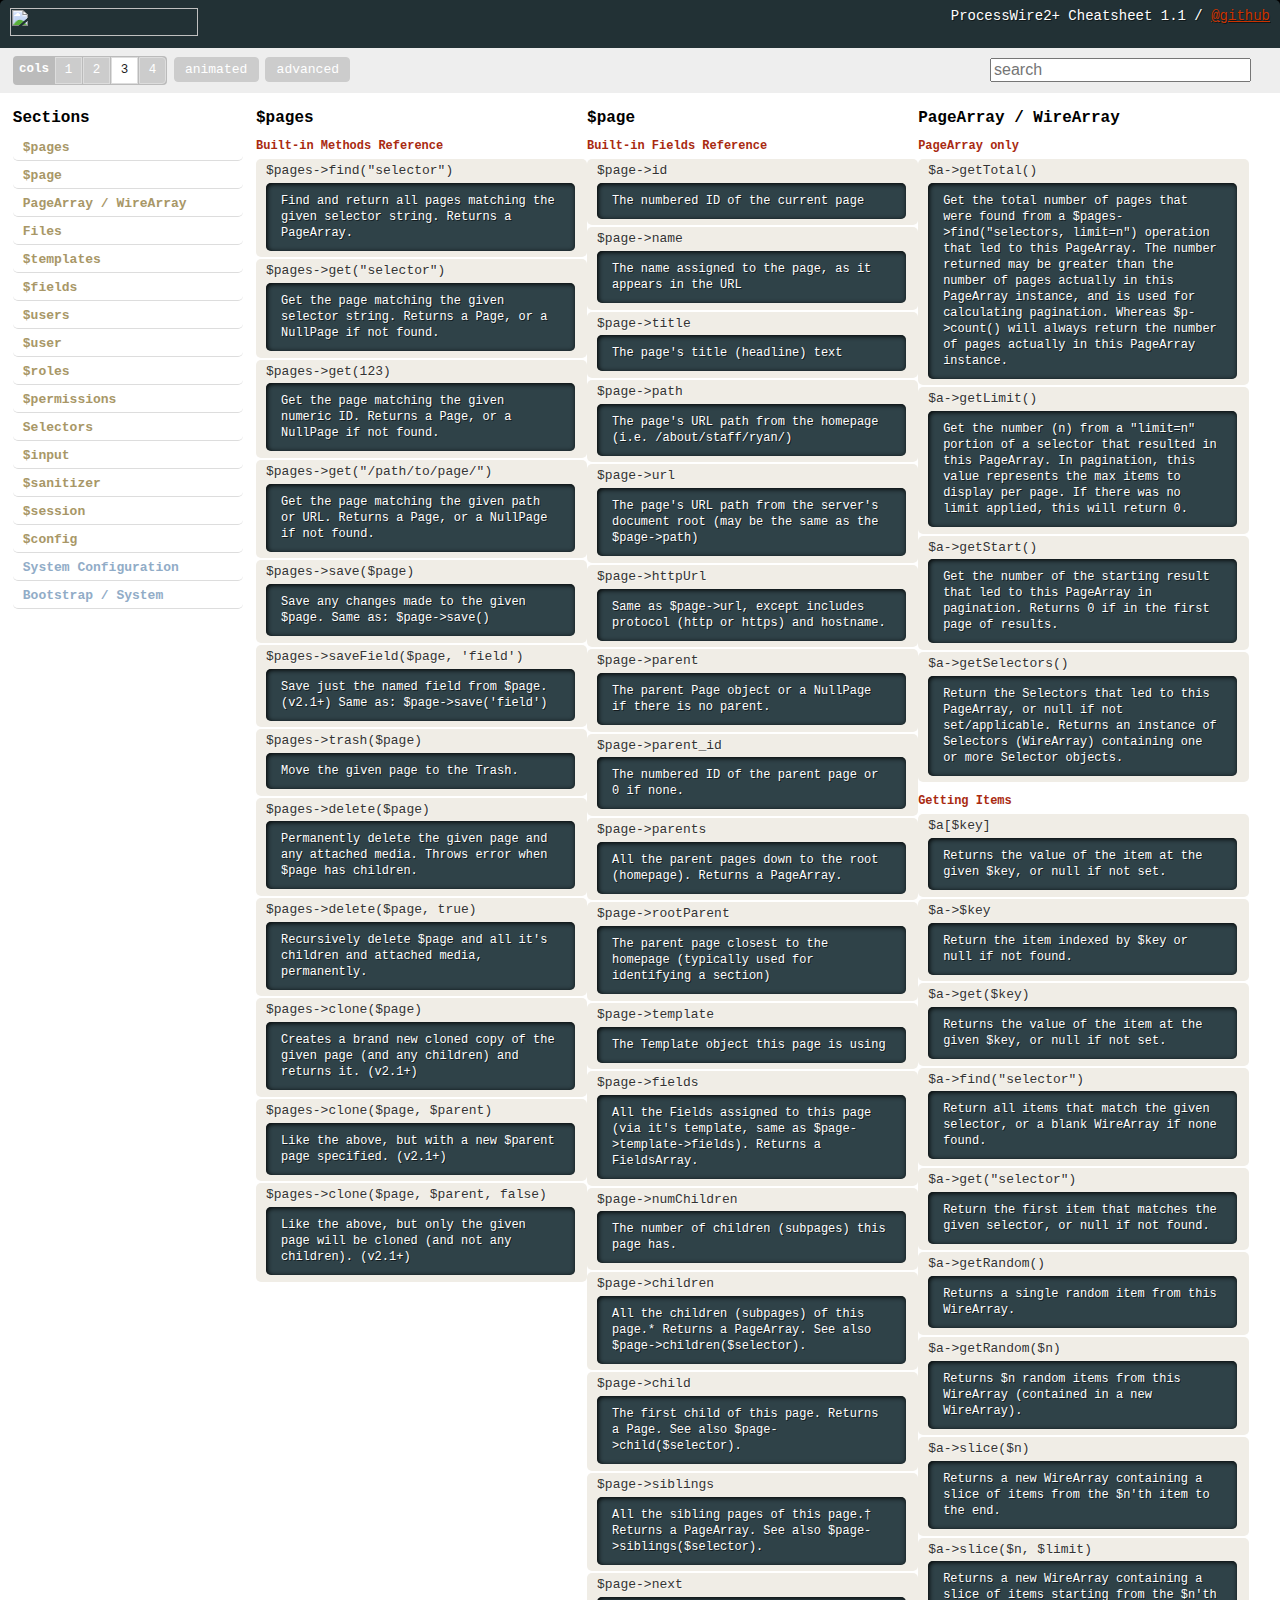
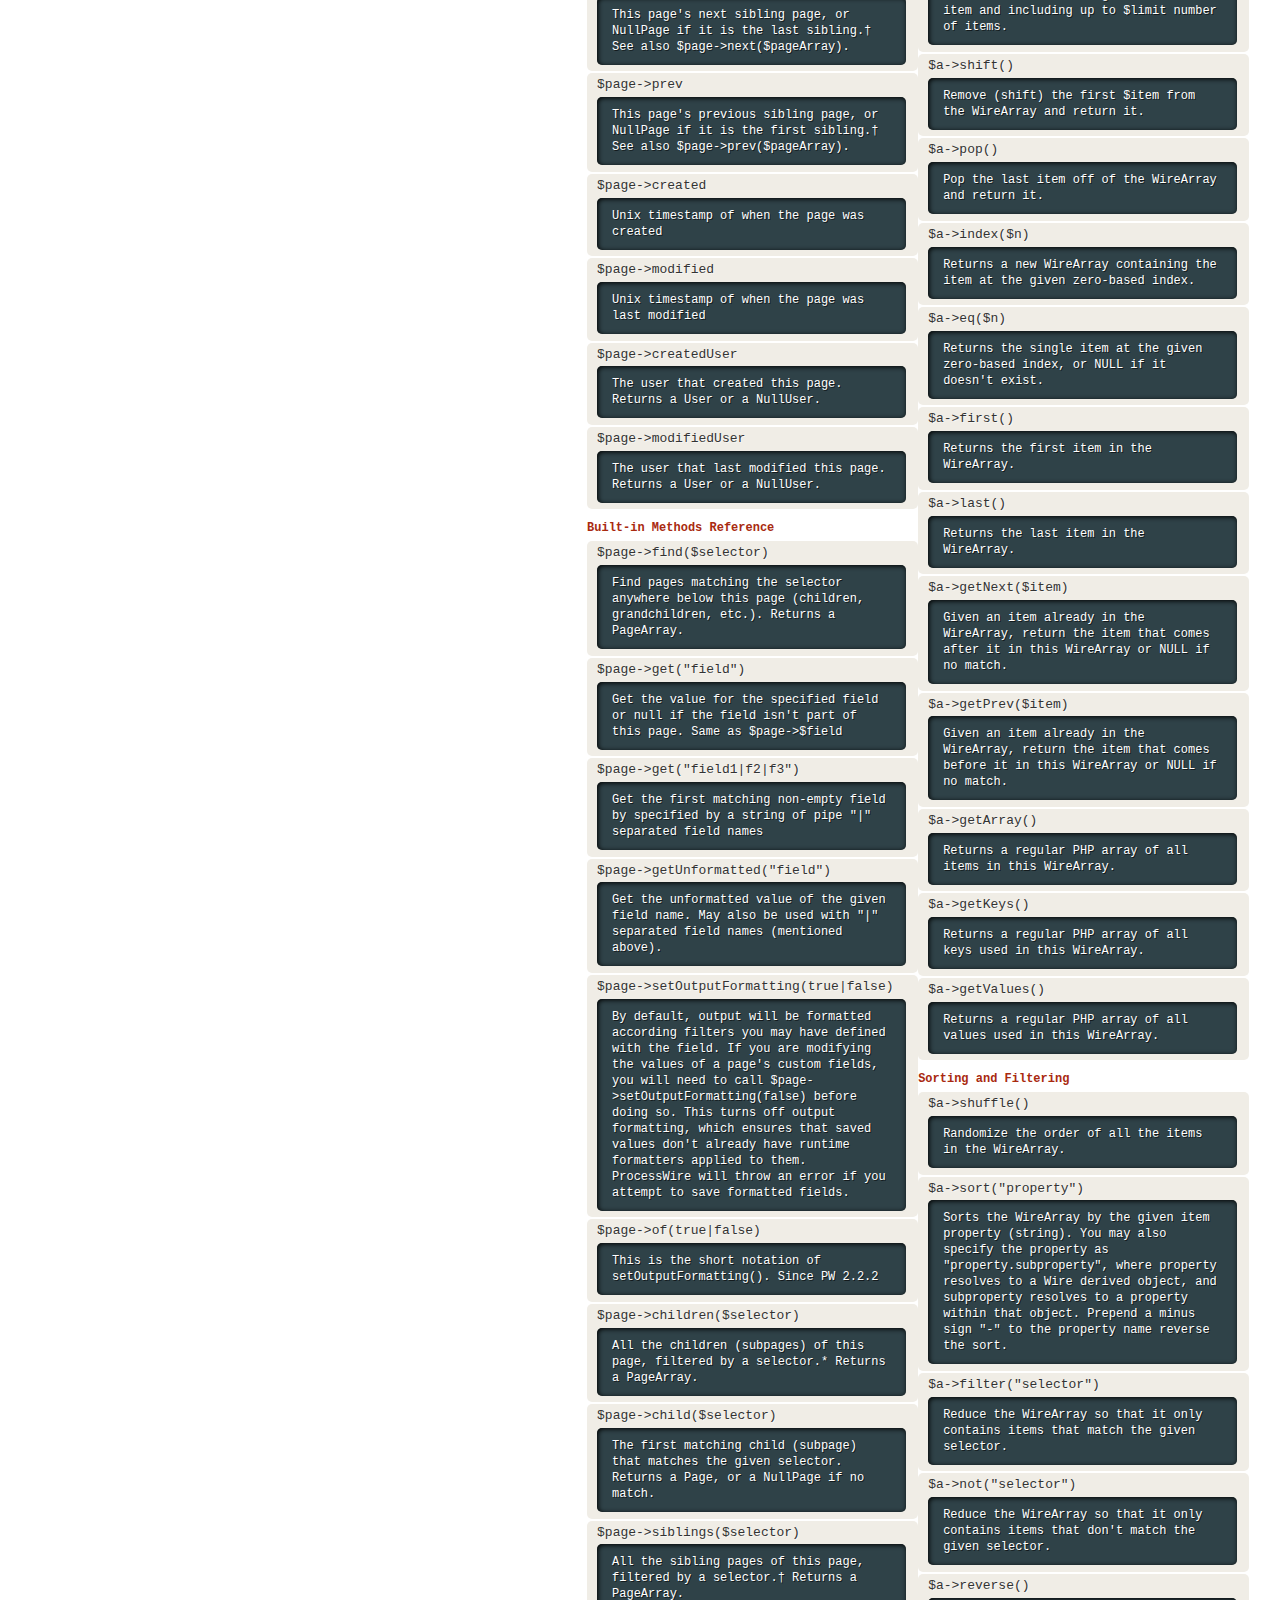
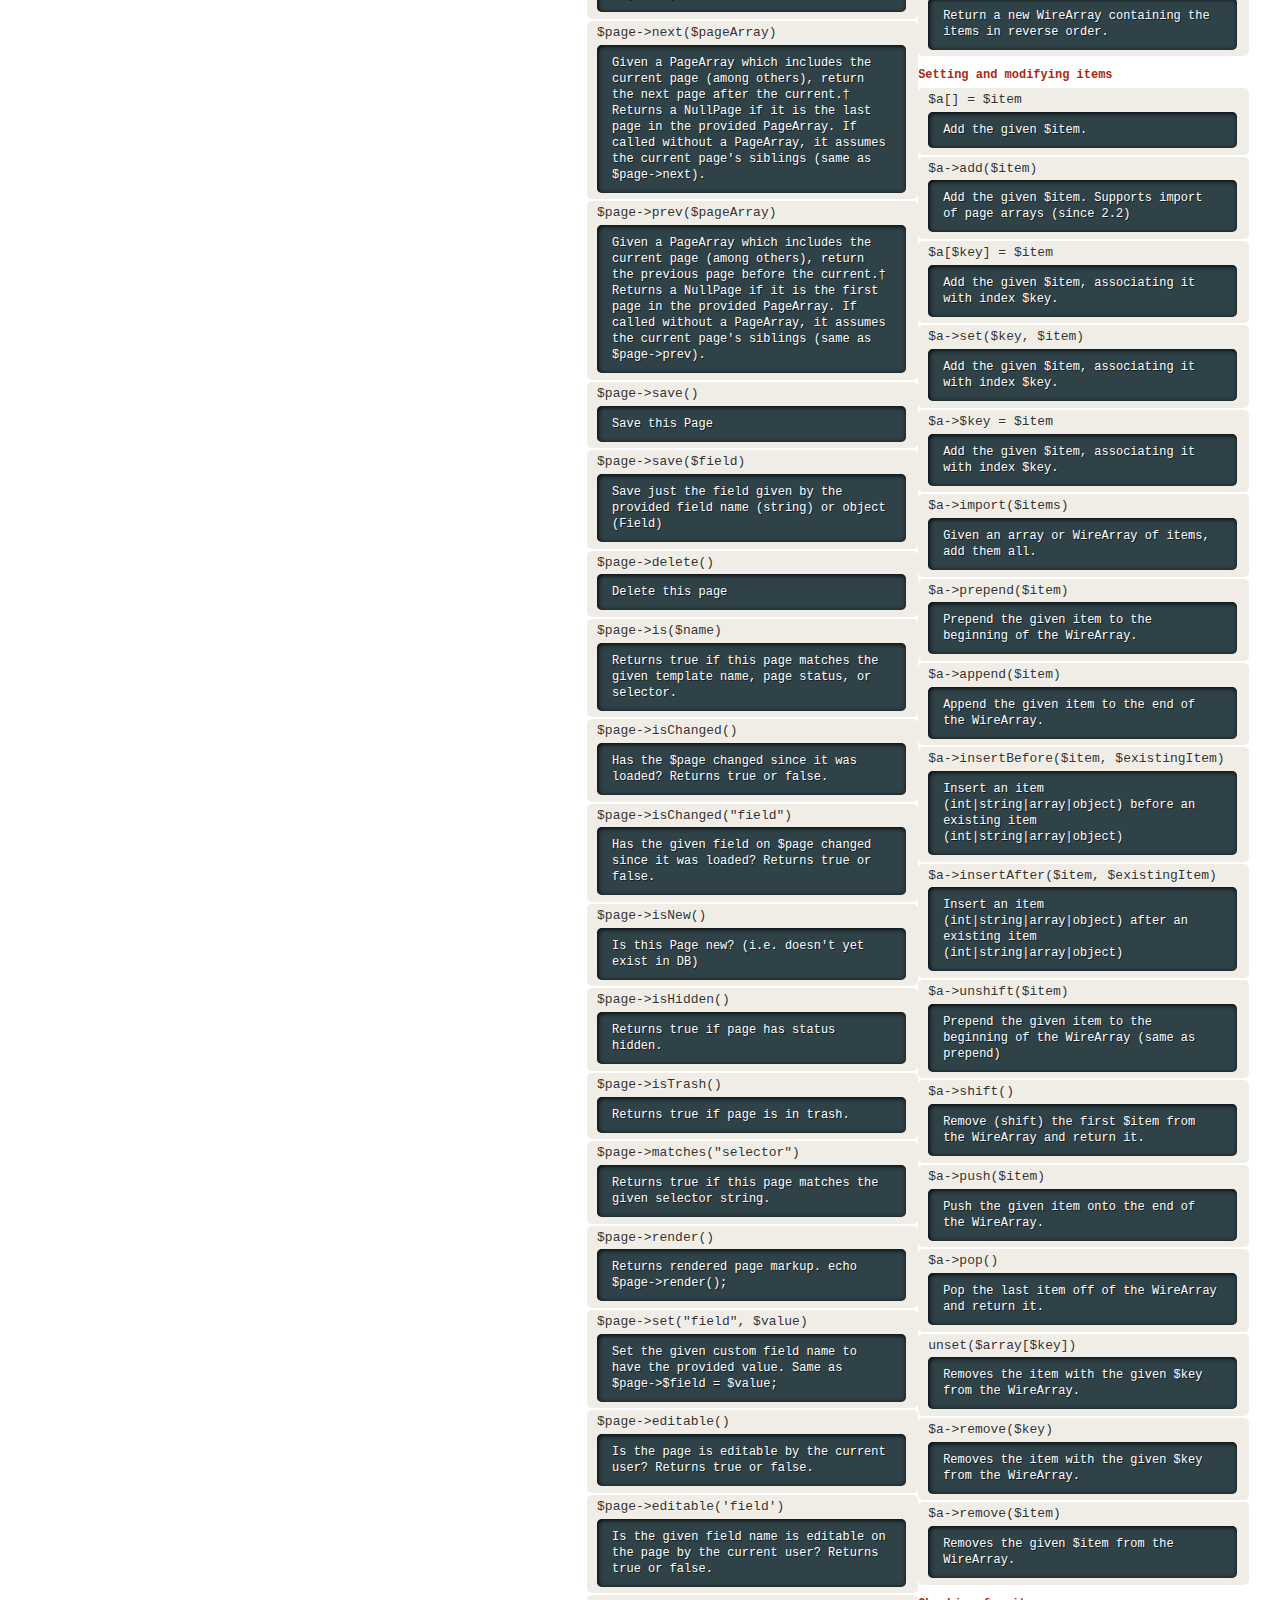
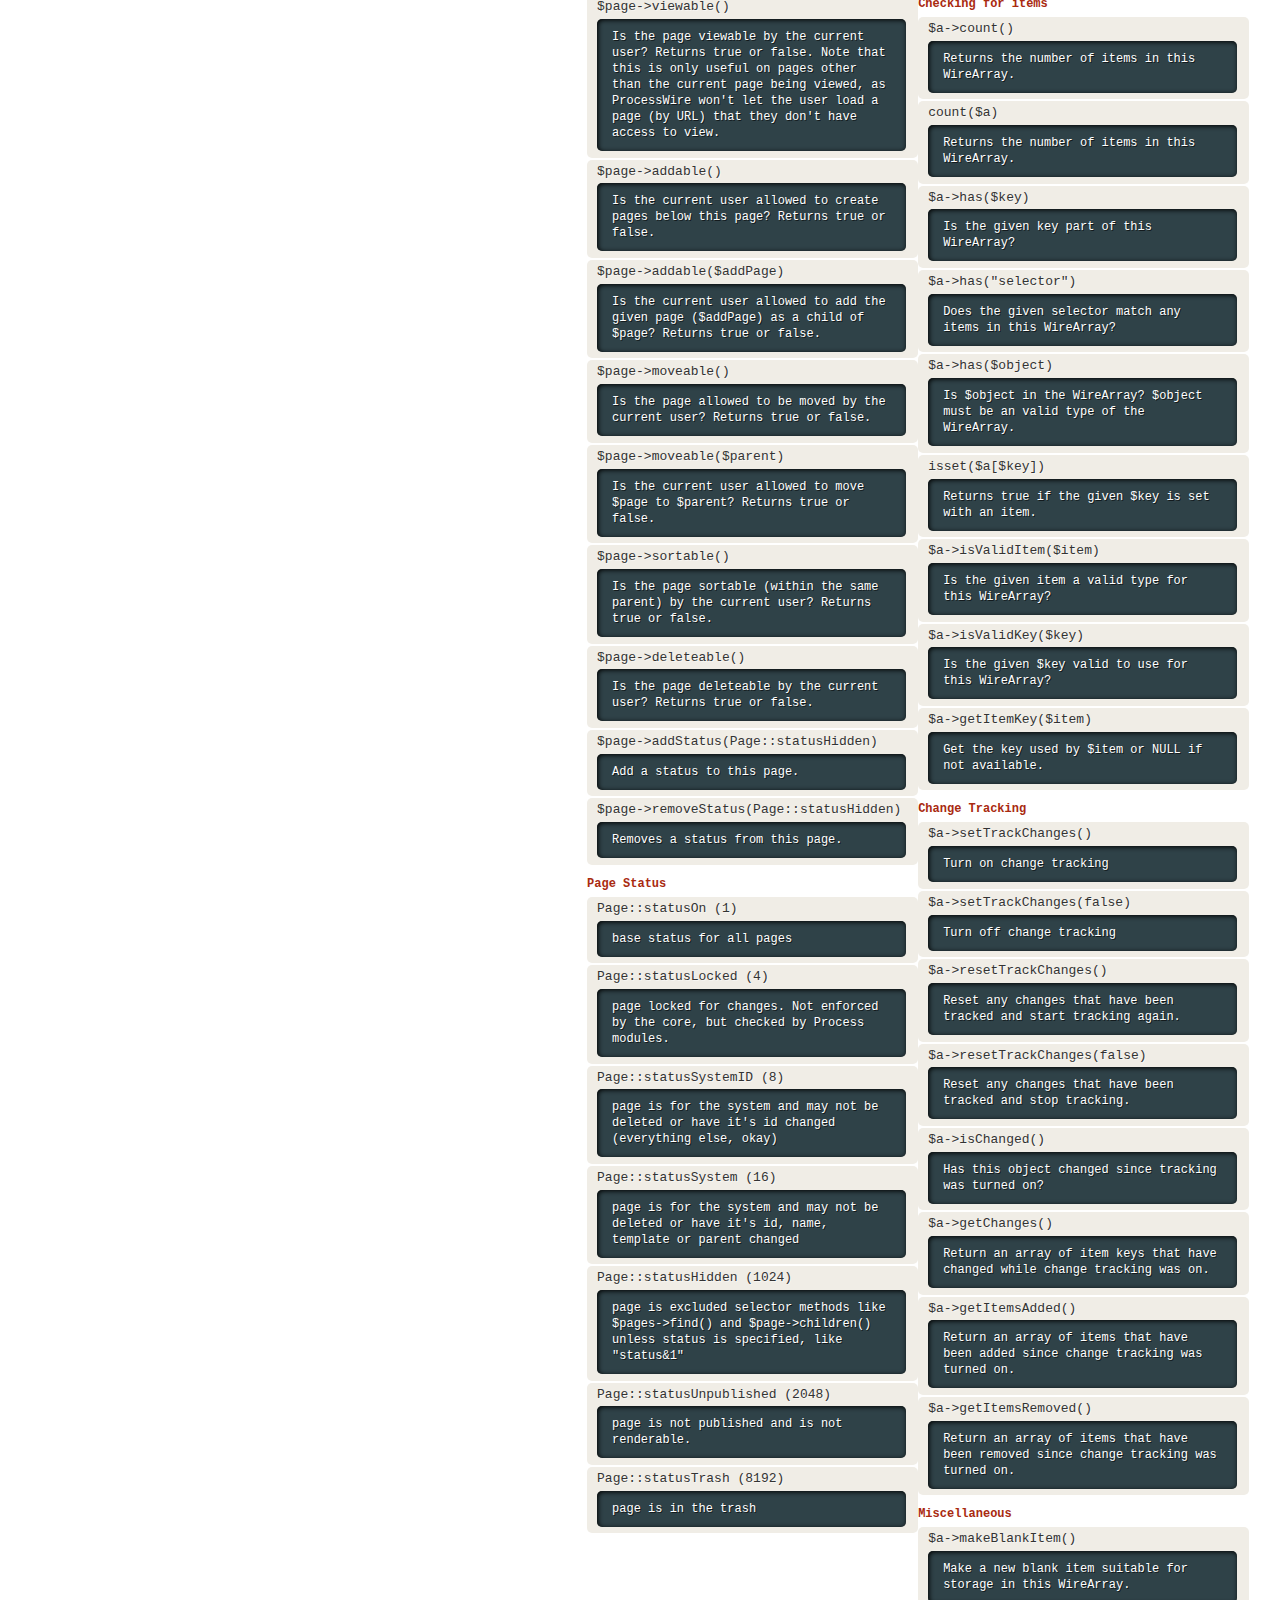
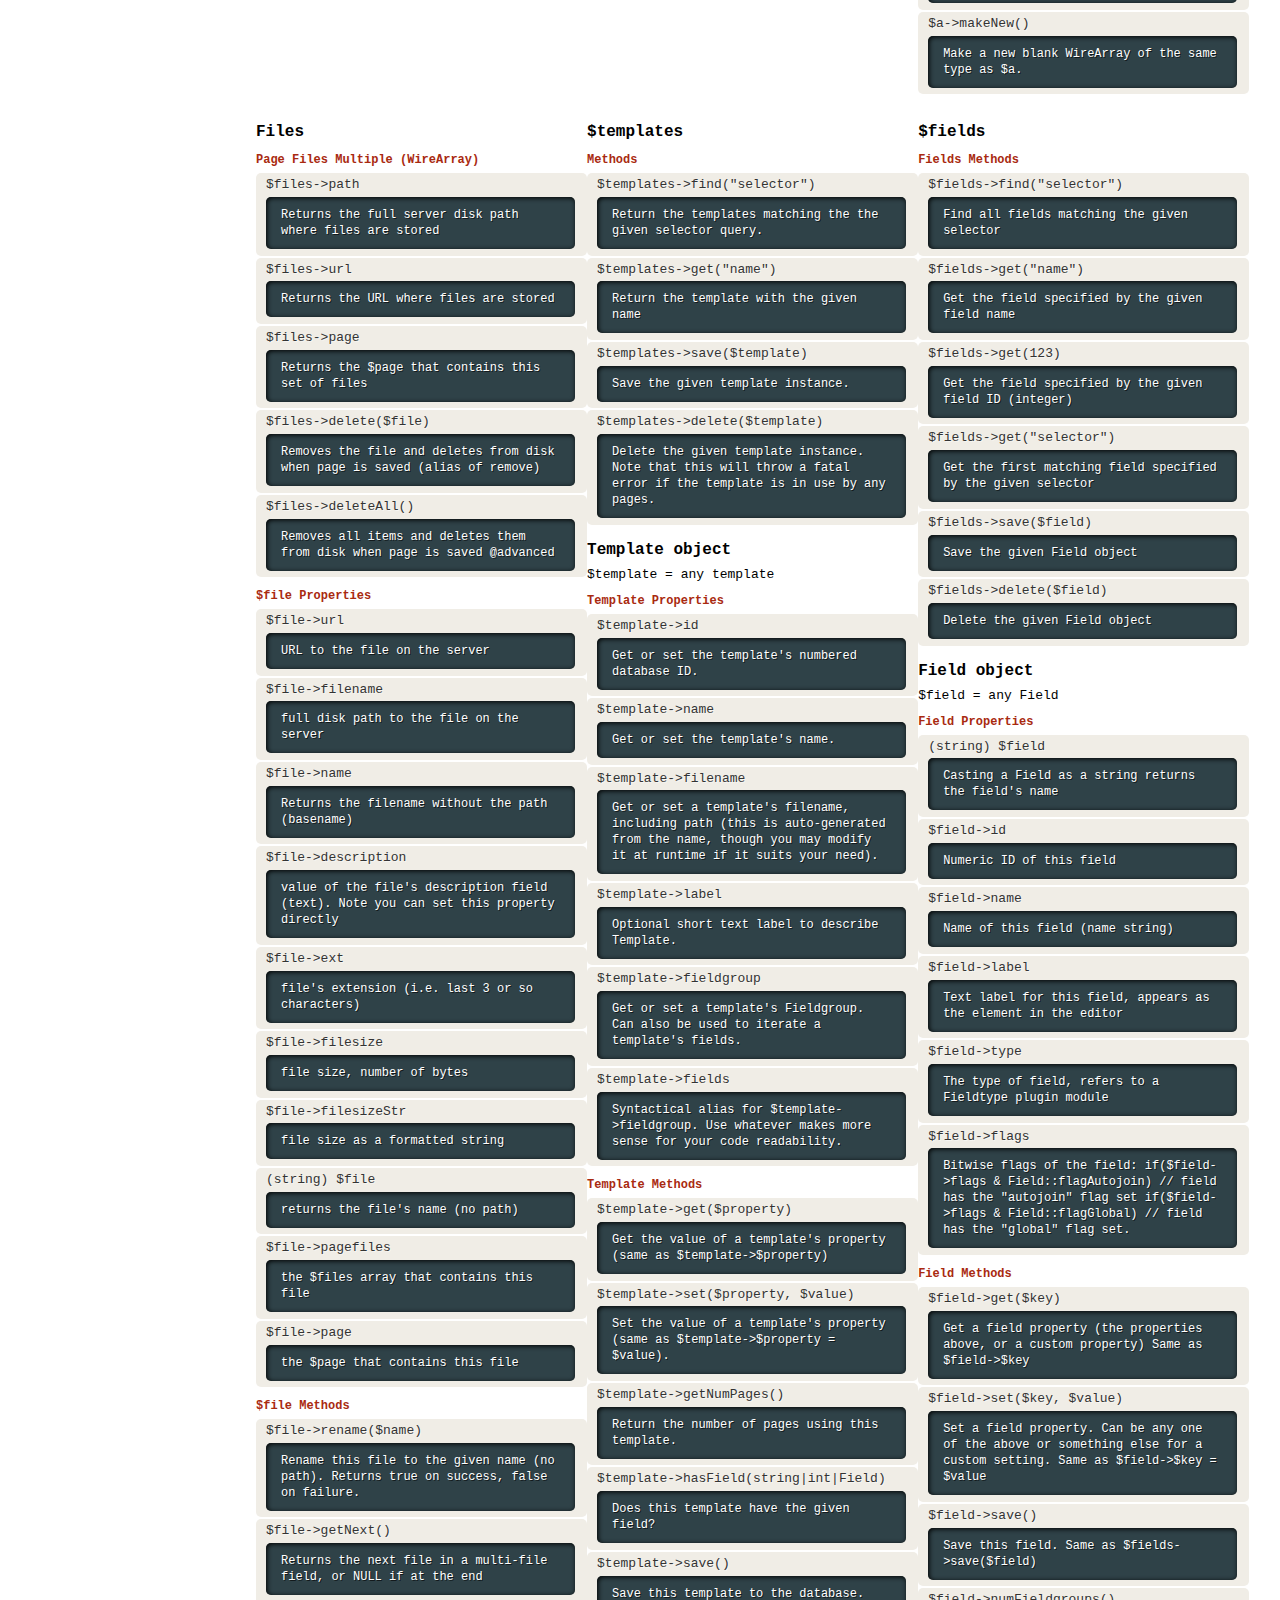
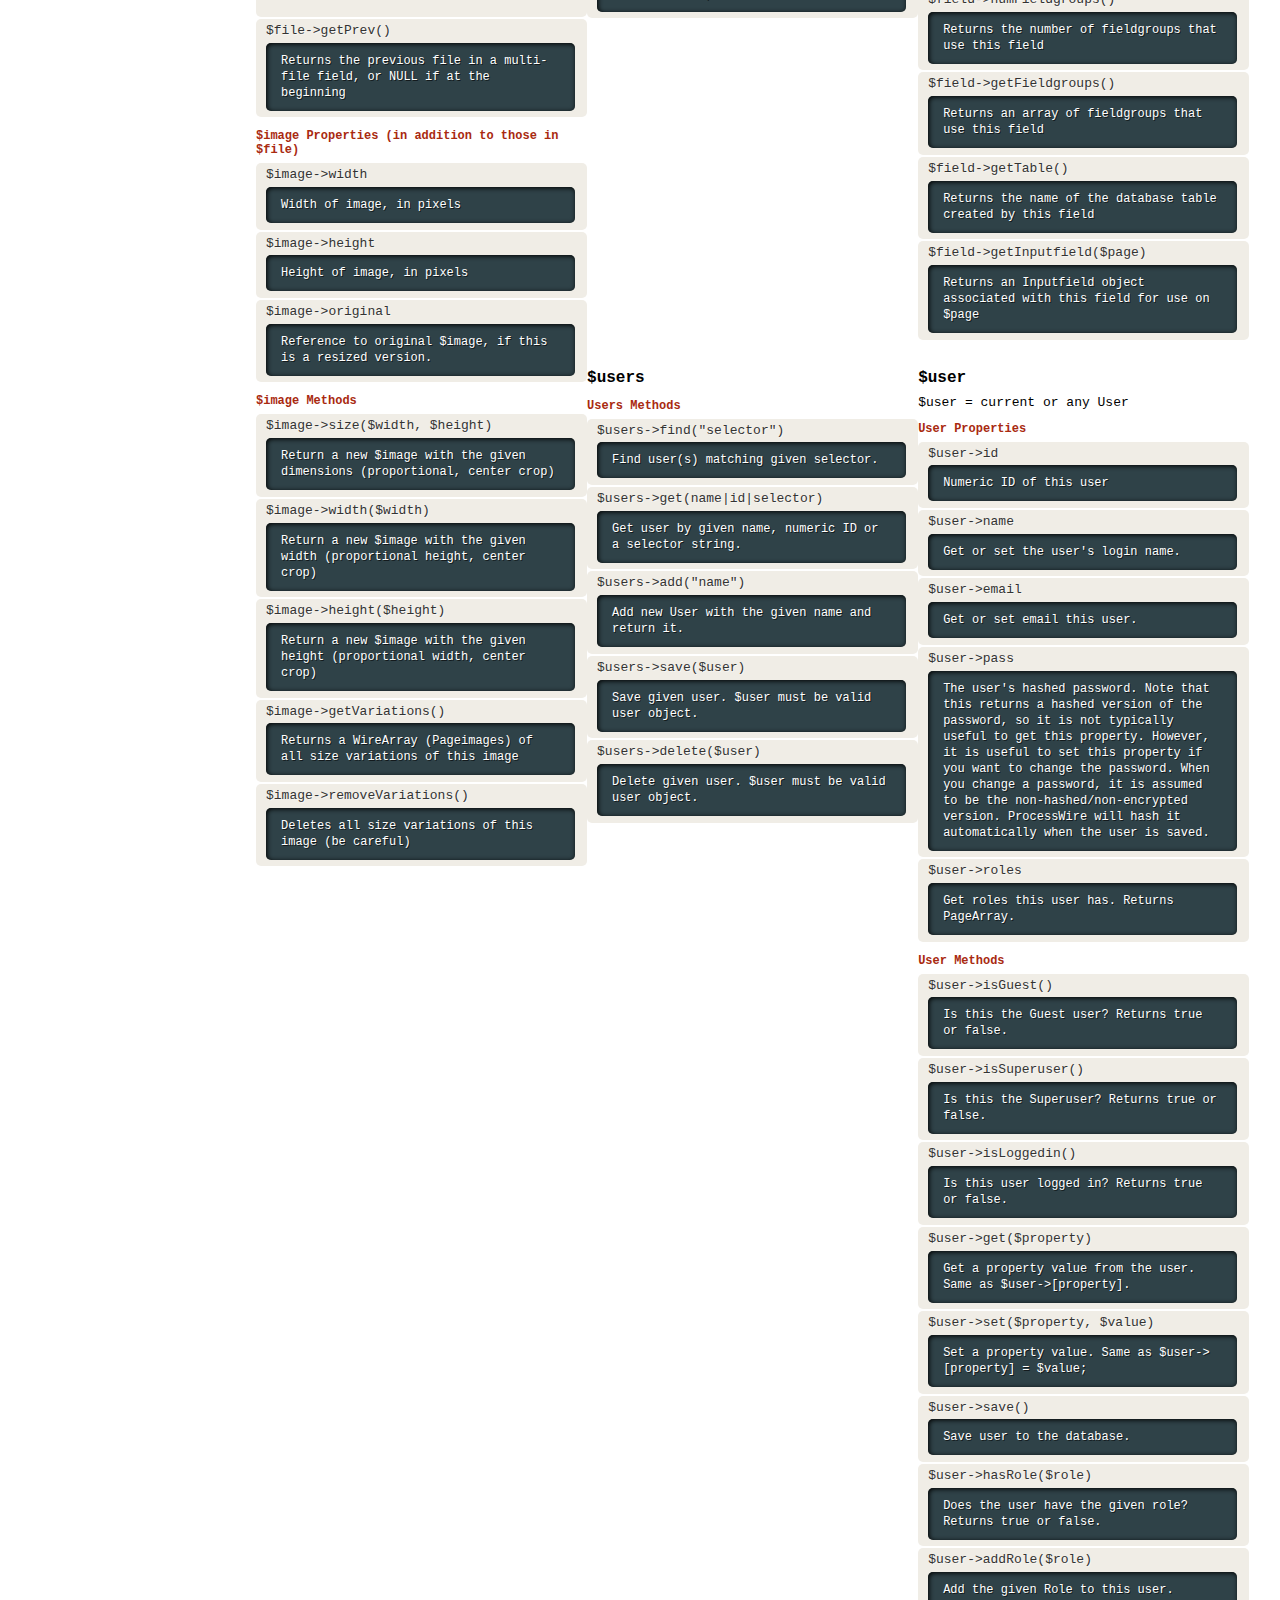
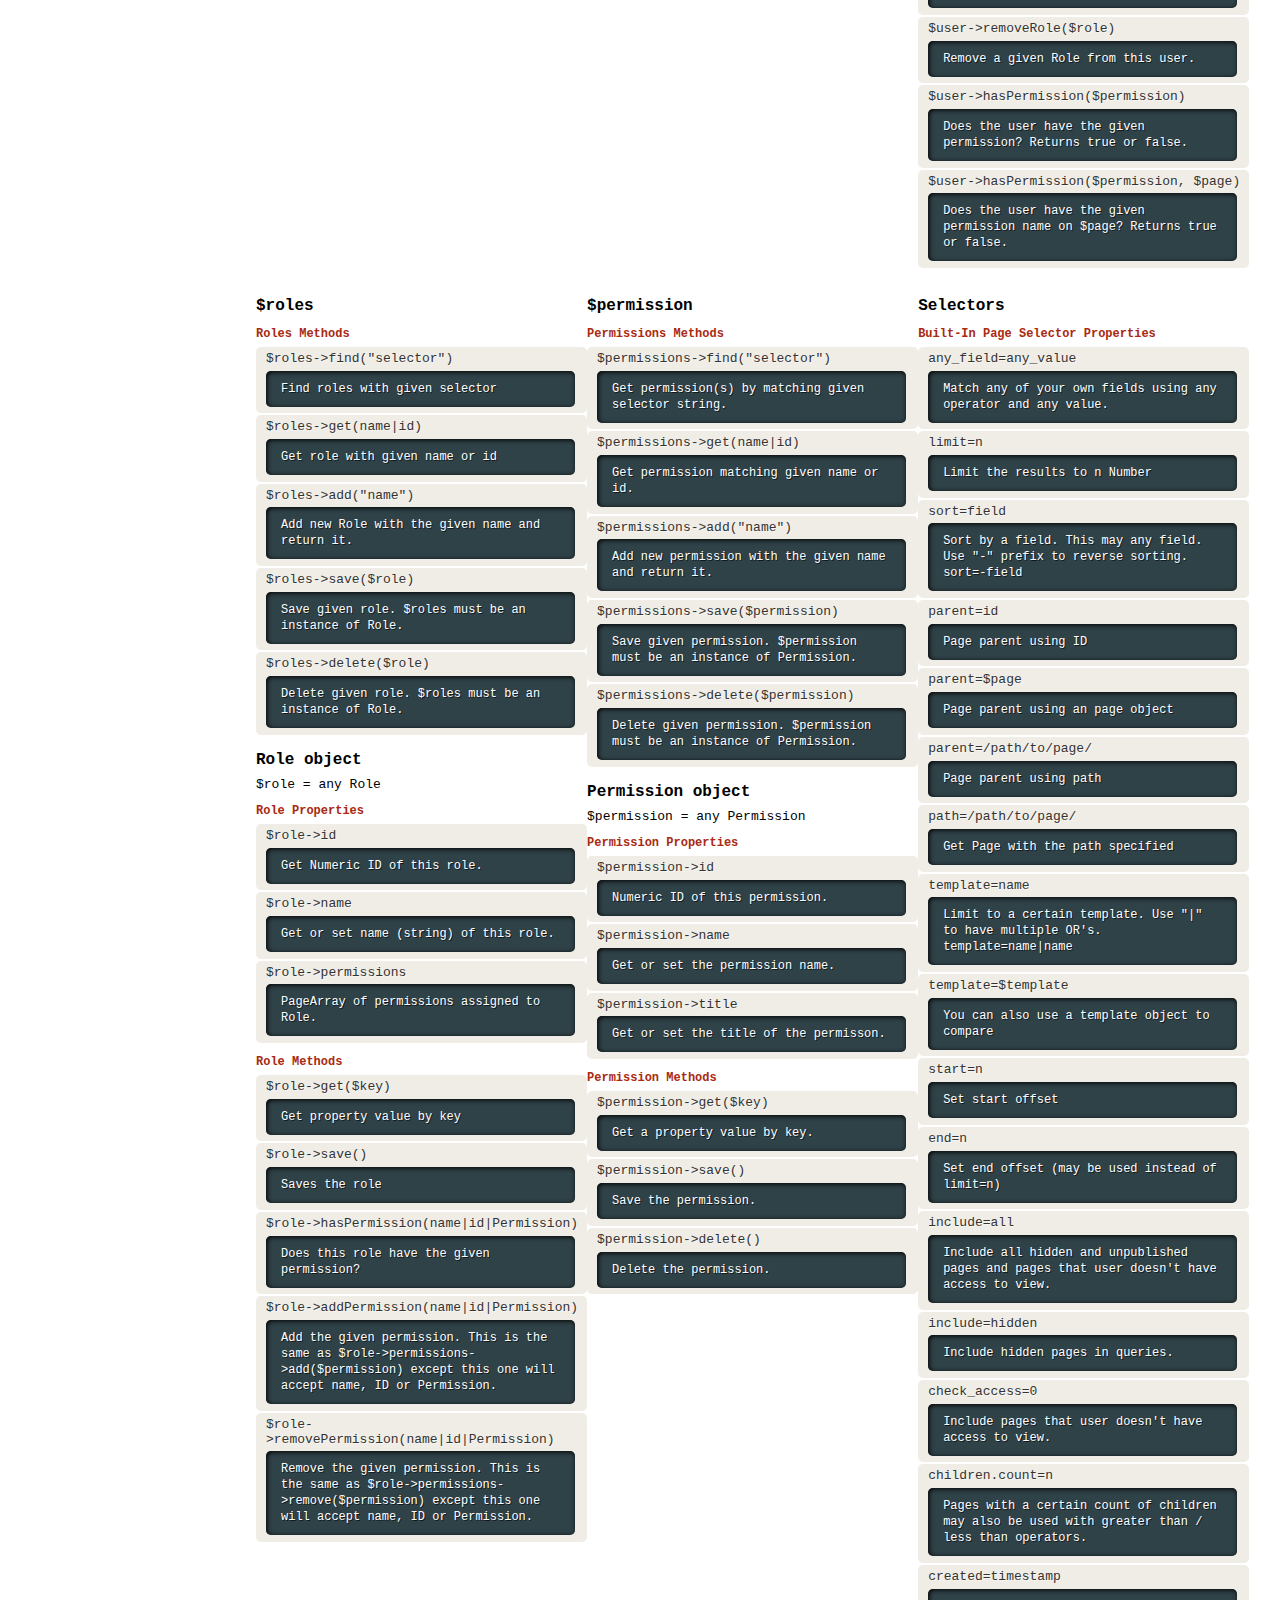
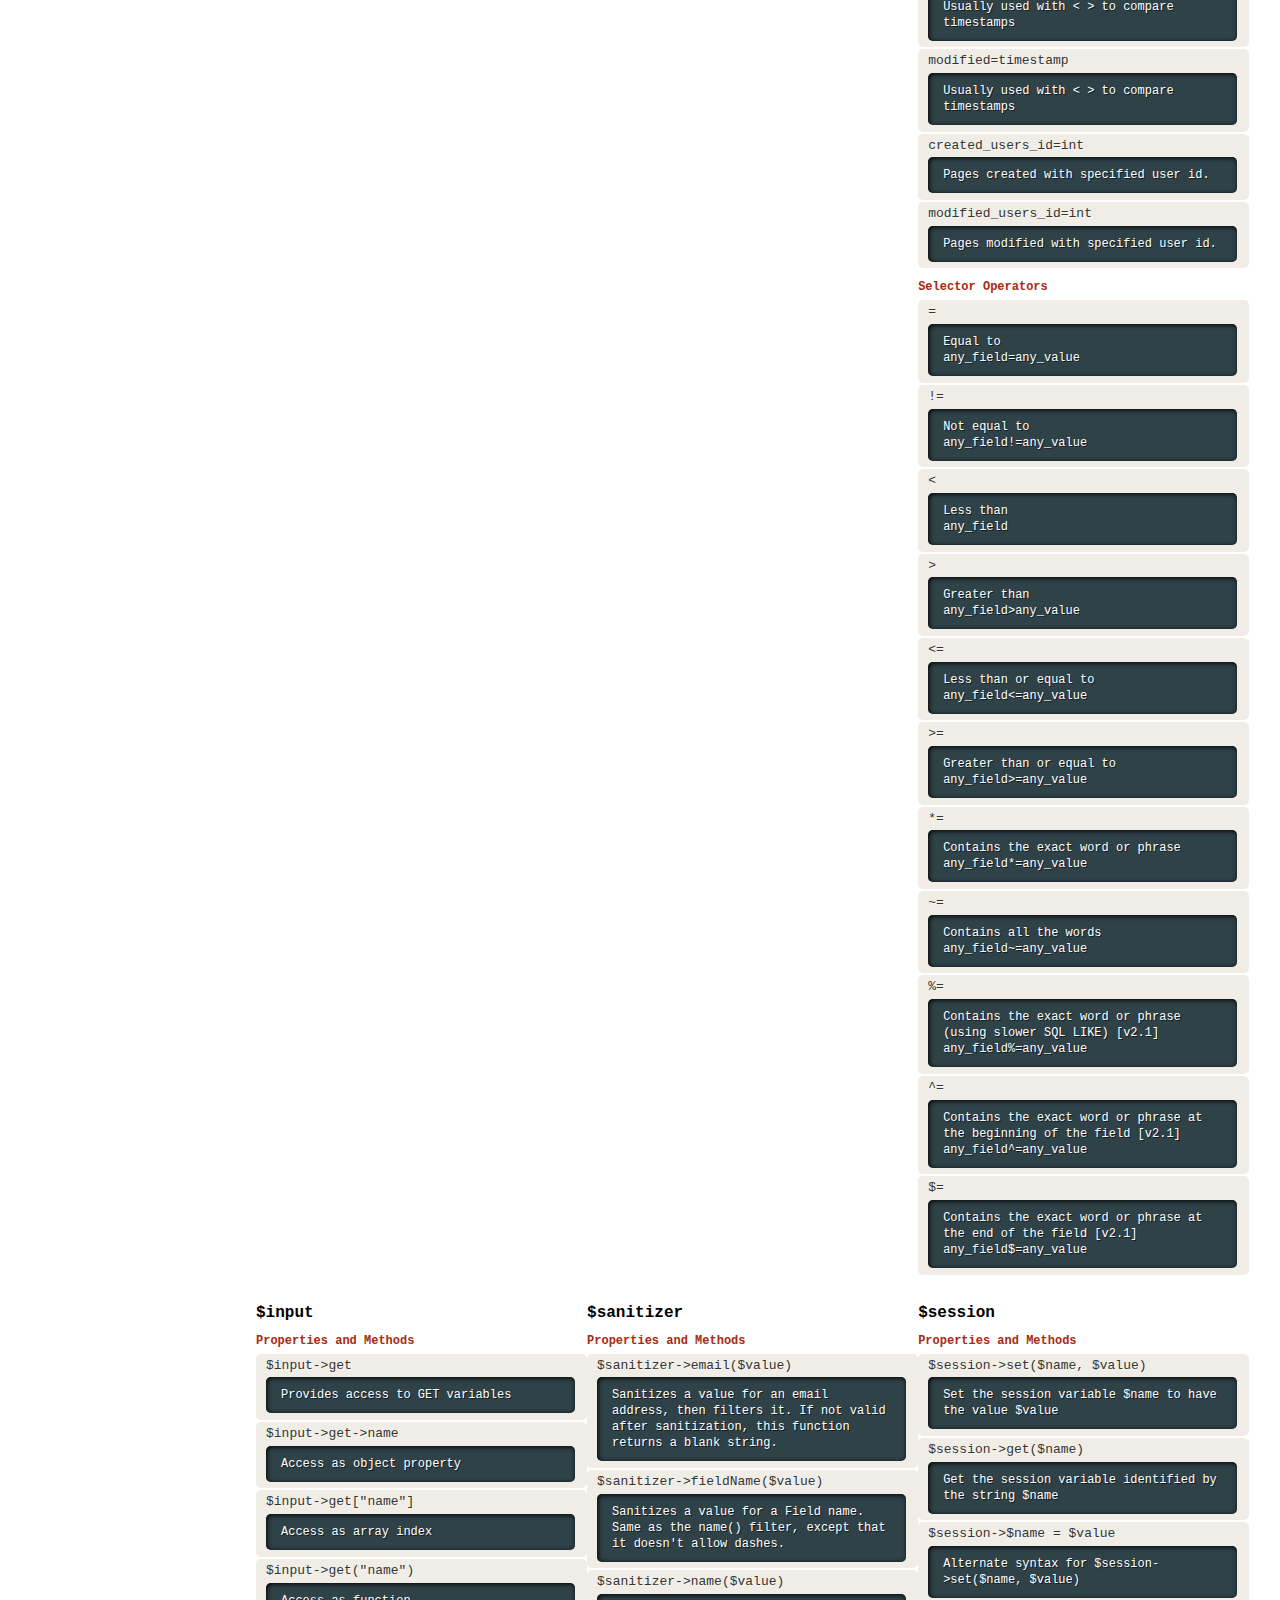
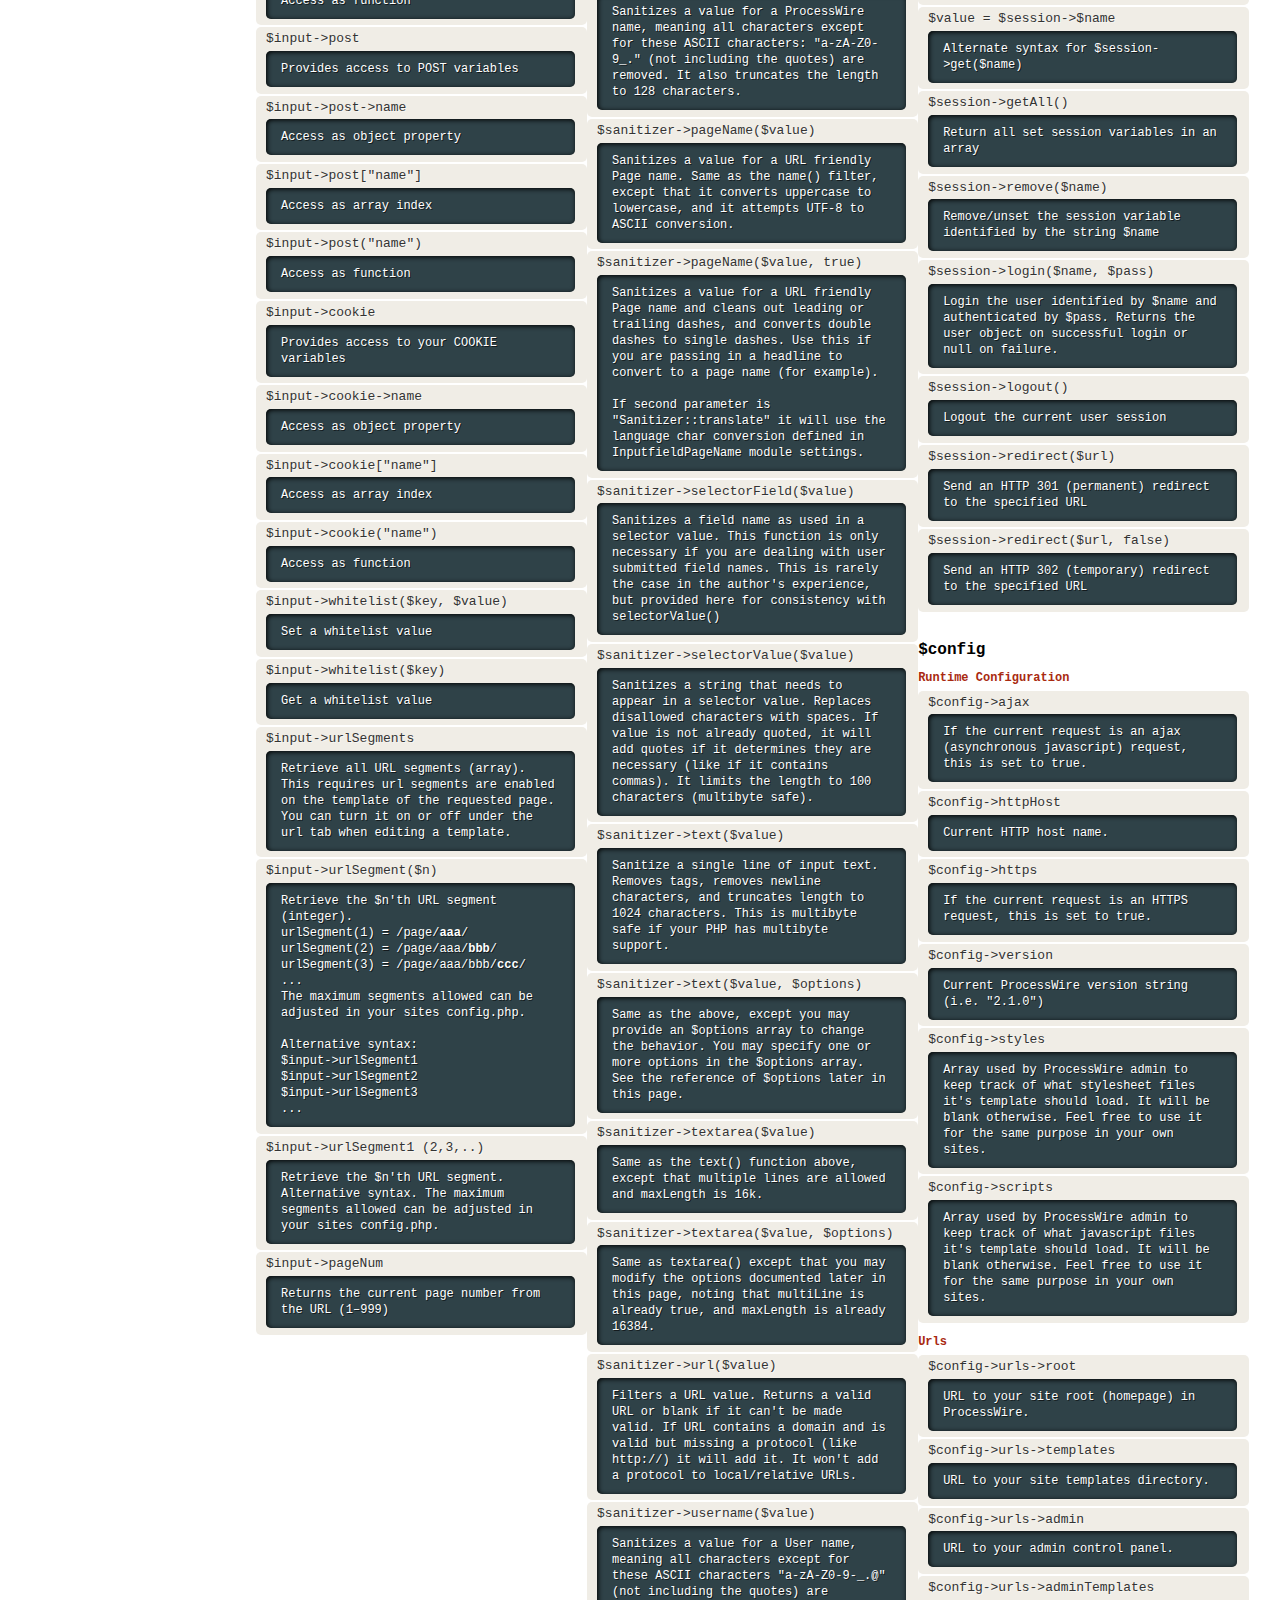
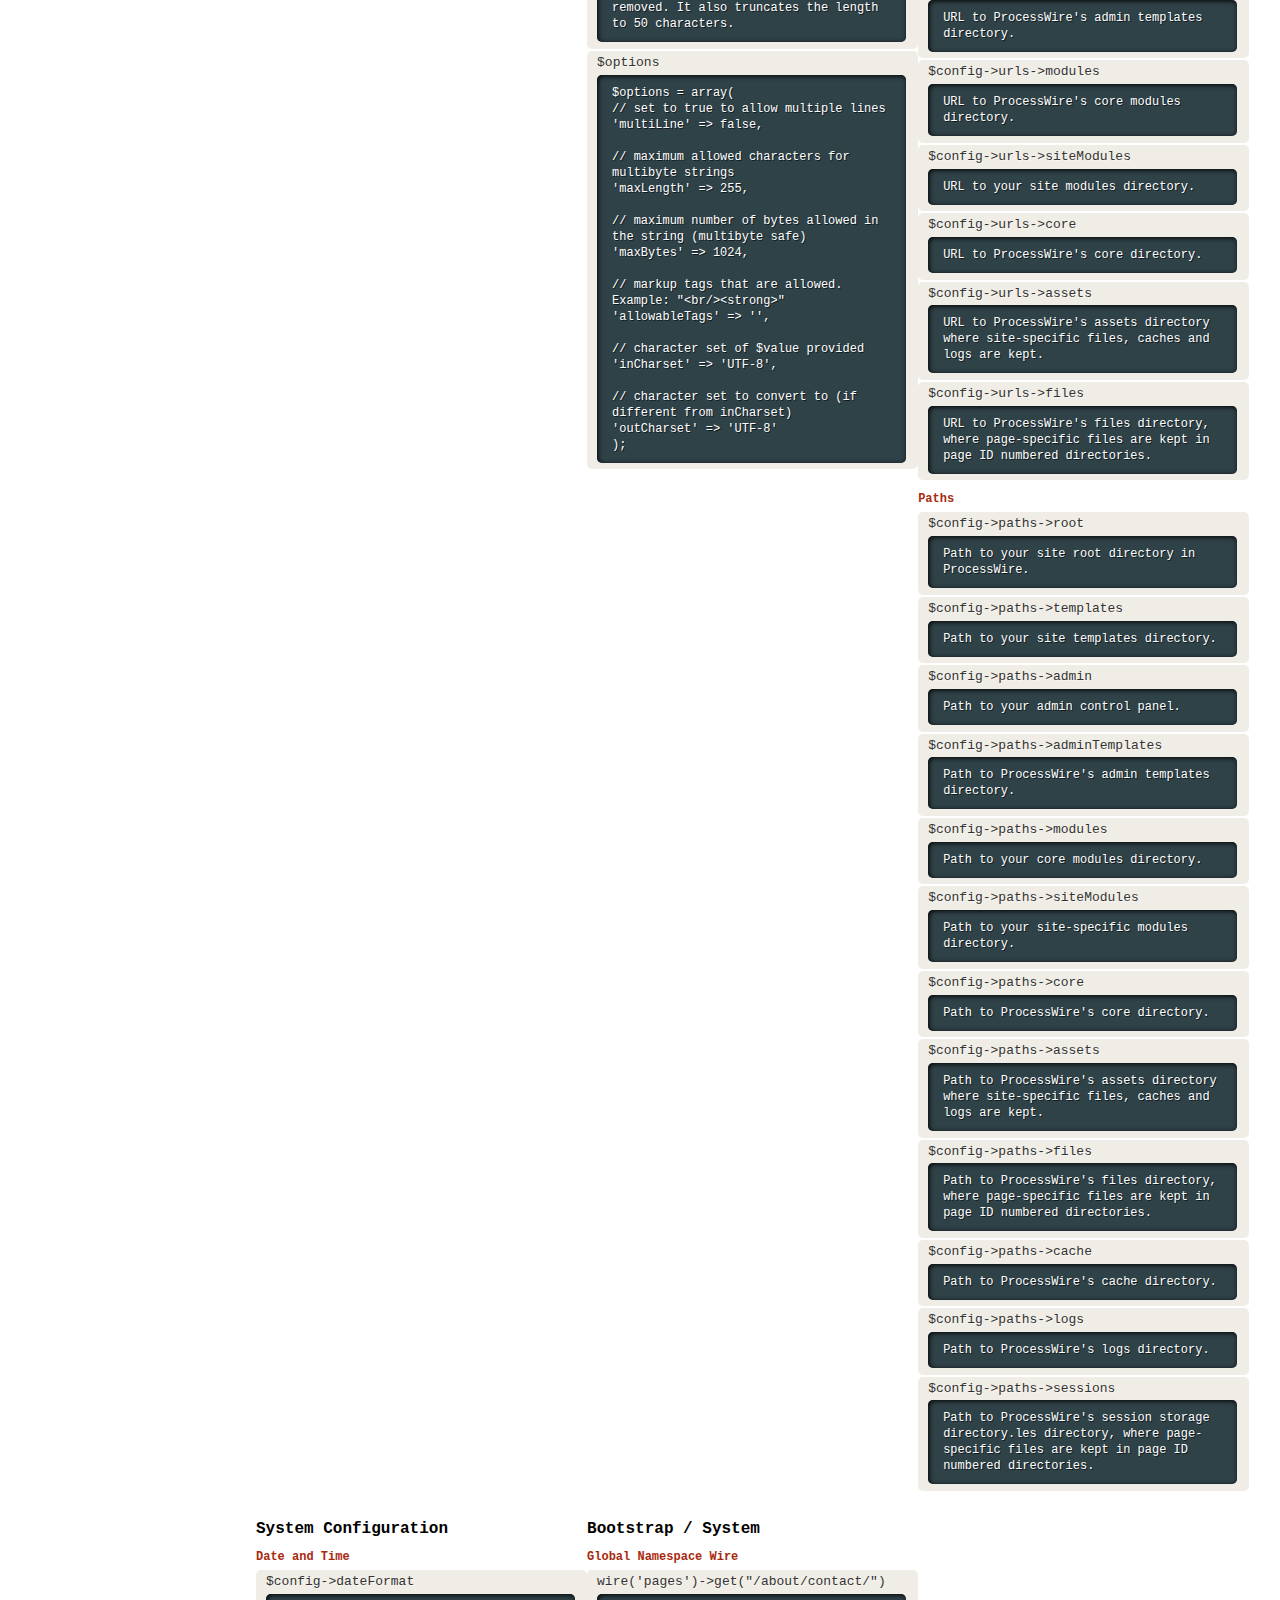
==== commit f0fa984b: "merge" ====
--- a/index.html
+++ b/index.html
@@ -3,14 +3,14 @@
 <head>
 <meta charset="UTF-8">
 <title>ProcessWire2+ Cheatsheet 1.1</title>
-
-<link rel="stylesheet" type="text/css" href="css/styles.css">
+<meta name="viewport" content="width:device-width">
+<link rel="stylesheet" type="text/css" media="screen" href="css/styles.css">
 
 </head>
 <body>
 <div class="header">
 	<a href="http://www.processwire.com/"><img src="css/logo.png" width="188" height="28"></a>
-	<span class="right">ProcessWire2+ Cheatsheet 1.1 / <a href="https://github.com/somatonic/ProcessWireCheatsheet" target="_blank">@github</a></span>
+	<span class="infos right">ProcessWire2+ Cheatsheet 1.1 / <a href="https://github.com/somatonic/ProcessWireCheatsheet" target="_blank">@github</a></span>
 </div>
 
 <div class="toolbar clearfix">
@@ -21,10 +21,16 @@
 		<a href="#" data-cols="3" class="active">3</a>
 		<a href="#" data-cols="4">4</a>
 	</span>
+
 	<span class="mode">
-		<label><input type="checkbox" name="mode" id="advanced"/>advanced</label>
-
+		<label class="toggle" for="isotopeanim"><input type="checkbox" checked="checked" name="isotopeanim" id="isotopeanim"/>animated</label>
 	</span>
+
+	<span class="mode">
+		<label class="toggle" for="advanced"><input type="checkbox" name="mode" id="advanced"/>advanced</label>
+
+	</span>
+
 
 	<form id="filterform">
 		<input size="25" placeholder="search" name="filter" type="search" id="filter"/>
@@ -642,7 +648,7 @@
 						'maxBytes' => 1024,
 						<br>
 						<br>
-						// markup tags that are allowed. Example: "<br/><strong>"
+						// markup tags that are allowed. Example: "&lt;br/&gt;&lt;strong&gt;"
 						<br>
 						'allowableTags' => '',
 						<br>
--- a/css/styles.css
+++ b/css/styles.css
@@ -1,32 +1,34 @@
 @charset "UTF-8";
 /* CSS Document */
-
-body{
-	font: normal 12px monospace;
+html {
+	font-size: 100%;
+}
+body {
+	font: normal 1em monospace;
 	background-color: #000;
 	margin: 0;
 	overflow-y: scroll;
 }
 
-body.courier{
+body.courier {
 	font-family: "Courier New", Courier;
 }
-body.monospace{
+body.monospace {
 	font-family: monospace!important;
 }
-body.lucida{
+body.lucida {
 	font-family: "Lucida Console", "Lucida", Lucida Grande;
 }
-body.monaco{
+body.monaco {
 	font-family: Monaco	;
 }
 
 a:visited,
-a{
+a {
 	color: #C30;
 	border: none;
 }
-a:hover{
+a:hover {
 	color: #F00;
 }
 
@@ -55,34 +57,49 @@
 	}
 	.toolbar{
 		background-color: #eee;
-		padding: 2px 10px;
-	}
-
-
-
-	.mode {  float: left; padding: 8px; }
-	.mode label { line-height: 1em; }
+		padding: 0.3em 1em;
+	}
+
+
+
+	.mode {  float: left; padding: 0.4em 0 0.5em 0.5em; }
+
+	form{ margin: 0.5em 0; float: right; }
+	form input { font-size: 1em; line-height: 1; margin: 0 1em; }
+
+	label.toggle {
+		cursor: pointer;
+		display: block;
+		color: #fff;
+		background-color: #ccc;
+		padding: 0.4em 0.8em;
+		line-height: 1em;
+		border-radius: 4px;
+		border: 1px solid #ccc;
+	}
+	label input {
+		position: absolute;
+		left: -20000px;
+	}
+	label.checked {
+		color: #444;
+		background-color: #fff!important;
+	}
+	.mode label:hover {
+		border: 1px solid #aaa;
+	}
+	label:active {
+		color: #737059;
+		background-color: #fffddc!important;
+	}
 
 	.cols {
 		font-size: 0.9618em;
 		display: inline-block;
 		padding: 1px;
-		margin: 0.2em 0 0 0;
-		background-color: #ddd;
-		background-image: linear-gradient(bottom, #D1D1D1 16%, #EBEBEB 58%);
-		background-image: linear-gradient(bottom, #D9D9D9 16%, #DBDBDB 58%);
-		background-image: -o-linear-gradient(bottom, #D9D9D9 16%, #DBDBDB 58%);
-		background-image: -moz-linear-gradient(bottom, #D9D9D9 16%, #DBDBDB 58%);
-		background-image: -webkit-linear-gradient(bottom, #D9D9D9 16%, #DBDBDB 58%);
-		background-image: -ms-linear-gradient(bottom, #D9D9D9 16%, #DBDBDB 58%);
-
-		background-image: -webkit-gradient(
-			linear,
-			left bottom,
-			left top,
-			color-stop(0.16, #D9D9D9),
-			color-stop(0.58, #DBDBDB)
-		);
+		margin: 0.3em 0 0 0;
+		background-color: #bbb;
+
 		float: left;
 		line-height: 2em;
 		border-radius: 4px!important;
@@ -98,9 +115,9 @@
 		width: 2em;
 		height: 2em;
 		float: left;
-		background-color: #eee;
-		border: 1px solid #fff;
-		color: #999;
+		background-color: #ccc;
+		border: 1px solid #ddd;
+		color: #fff;
 		text-decoration: none;
 		text-align: center;
 		line-height: 2em;
@@ -113,19 +130,19 @@
 		border-radius: 0 4px 4px 0!important;
 	}
 	.cols a:hover {
-		background-color: #fafafa;
-		border: 1px solid #ccc;
+
+		border: 1px solid #aaa;
 	}
 	.cols a:active {
-		color: #ff7761;
-		background-color: #aa1d03;
+		color: #737059;
+		background-color: #fffddc!important;
 	}
 	.cols a.active {
 		color: #222;
 		background-color: #fff;
 	}
 
-	#index a{
+	#index a {
 		text-decoration: none;
 		margin: 0 0 2px 0;
 		padding: 5px 10px 5px 10px;
@@ -143,23 +160,21 @@
 	}
 
 
-	#index a.advanced{ color: #91acc7;}
+	#index a.advanced { color: #91acc7;}
 	#index a:hover,#index a.advanced:hover{ color: #000}
 
-	#index .active{
+	#index .active {
 		color: #000!important;
 		border-bottom: 1px solid #555;
 	}
 
-	.section{
-		overflow: hidden;
+	.section {
 		width: 100%;
 	}
 
 	#isotope { height: 10%; height: auto; }
 	#isotope { float: left; width: 80%; padding-bottom: 2em; }
 	#isotope .section{
-		overflow: hidden;
 		float: left;
 		width: 32.3333%;
 		margin: 0 0 1em 0;
@@ -168,7 +183,7 @@
 	.cat{ }
 	.section a { display: block; }
 
-	p{
+	p {
 		margin: 2px 0 0 0;
 		padding: 4px 4px 3px 10px;
 
@@ -185,11 +200,11 @@
 
 	}
 
-	p:hover{
+	p:hover {
 		background-color: #FFC;
 	}
 
-	span.descr{
+	span.descr {
 		font: normal 12px monospace;
 		line-height: 16px;
 		color: #fff;
@@ -208,28 +223,28 @@
 		box-shadow: inset 1px 1px 5px #000;
 	}
 
-	.hasdescr{
-
+
+	.hasdescr {
 		cursor: help;
 	}
-	.hasdescr:hover{
+	.hasdescr:hover {
 		background-color: #FFC;
 	}
 
-	h2{
+	h2 {
 		font-size: 16px;
 		margin: 1em 0 0.5em 0;
 	}
-	h3{
+	h3 {
 		font-size: 12px;
 		margin: 1em 0 0.5em 0;
 		color: #a92a10;
 		cursor: pointer;
 	}
 
-	.right{ float: right; }
-
-	.footer{
+	.right { float: right; }
+
+	.footer {
 		text-align: right;
 		background-color: #eee;
 		font-size: 10px;
@@ -239,10 +254,8 @@
 		color: #aaa;
 	}
 
-	form{ margin: 5px 0; float: right; }
-	form input {}
-
-	a.toggle_advanced{
+
+	a.toggle_advanced {
 		float: right;
 		margin: 0.5em 0 0 0;
 		padding: 1px 5px 1px 5px;
@@ -259,12 +272,13 @@
 
 	/* helpers */
 	p.advanced {  background: #f0ede6 url(advanced.gif) 0 0 repeat-y; }
-	div.advanced p{  background: #f0ede6 url(advanced.gif) 0 0 repeat-y;}
-	div.advanced { }
+	div.advanced p {  background: #f0ede6 url(advanced.gif) 0 0 repeat-y;}
+	div.advanced {  }
 
 	.api { /*color: red; */}
 	.removed { display: none!important; }
-	.hidden  { display: none!important; }
+
+	.hidden { display: none!important; }
 	.notfiltered{ display: none!important; }
 	.filtered { display: block;}
 
@@ -289,26 +303,26 @@
 .isotope,
 .isotope .isotope-item {
   -webkit-transition-duration: 0.4s;
-     -moz-transition-duration: 0.4s;
-      -ms-transition-duration: 0.4s;
-       -o-transition-duration: 0.4s;
-          transition-duration: 0.4s;
+	 -moz-transition-duration: 0.4s;
+	  -ms-transition-duration: 0.4s;
+	   -o-transition-duration: 0.4s;
+		  transition-duration: 0.4s;
 }
 
 .isotope {
   -webkit-transition-property: height, width;
-     -moz-transition-property: height, width;
-      -ms-transition-property: height, width;
-       -o-transition-property: height, width;
-          transition-property: height, width;
+	 -moz-transition-property: height, width;
+	  -ms-transition-property: height, width;
+	   -o-transition-property: height, width;
+		  transition-property: height, width;
 }
 
 .isotope .isotope-item {
   -webkit-transition-property: -webkit-transform, opacity;
-     -moz-transition-property:    -moz-transform, opacity;
-      -ms-transition-property:     -ms-transform, opacity;
-       -o-transition-property:         top, left, opacity;
-          transition-property:         transform, opacity;
+	 -moz-transition-property:    -moz-transform, opacity;
+	  -ms-transition-property:     -ms-transform, opacity;
+	   -o-transition-property:         top, left, opacity;
+		  transition-property:         transform, opacity;
 }
 
 /**** disabling Isotope CSS3 transitions ****/
@@ -317,8 +331,15 @@
 .isotope.no-transition .isotope-item,
 .isotope .isotope-item.no-transition {
   -webkit-transition-duration: 0s;
-     -moz-transition-duration: 0s;
-      -ms-transition-duration: 0s;
-       -o-transition-duration: 0s;
-          transition-duration: 0s;
+	 -moz-transition-duration: 0s;
+	  -ms-transition-duration: 0s;
+	   -o-transition-duration: 0s;
+		  transition-duration: 0s;
+}
+
+
+@media screen and ( min-width : 10em ) and ( max-width : 43em ) {
+	.infos { font-size: 0.75em; margin-top: 1em;}
+
+	body {  }
 }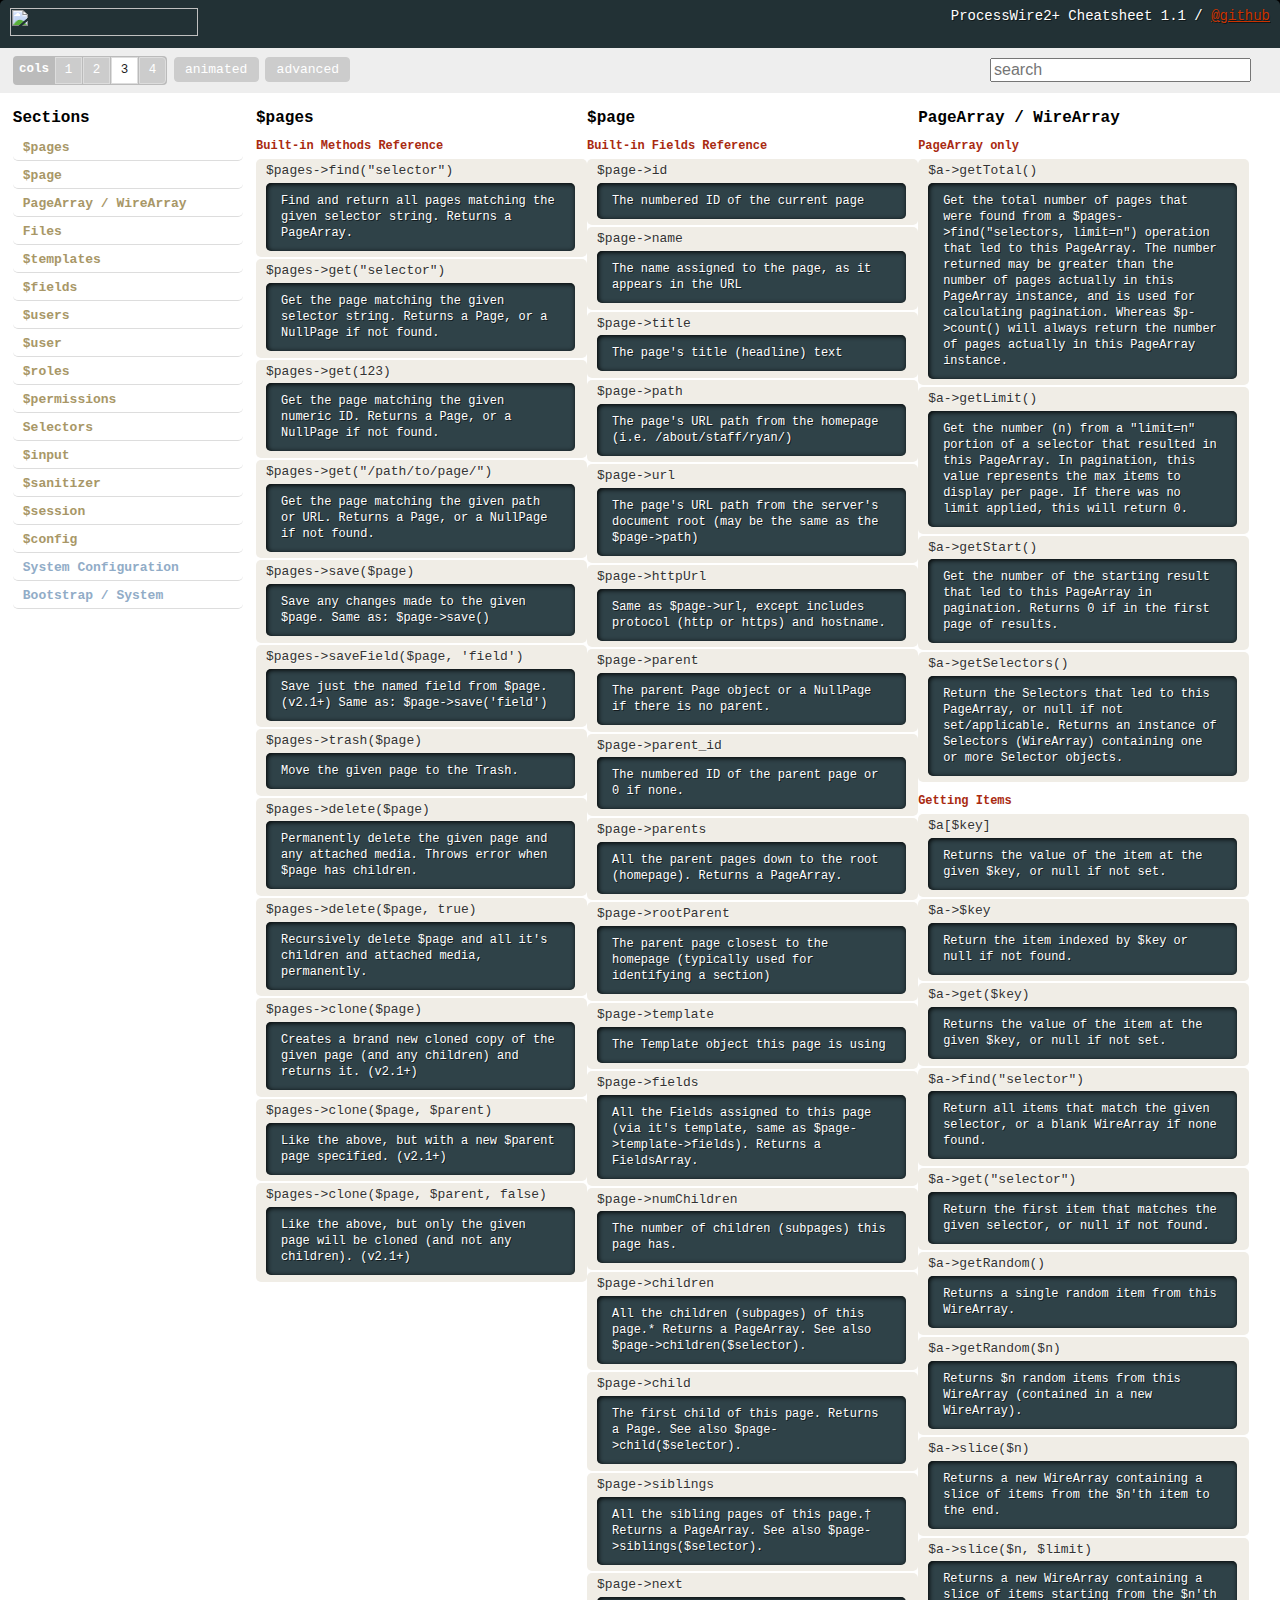
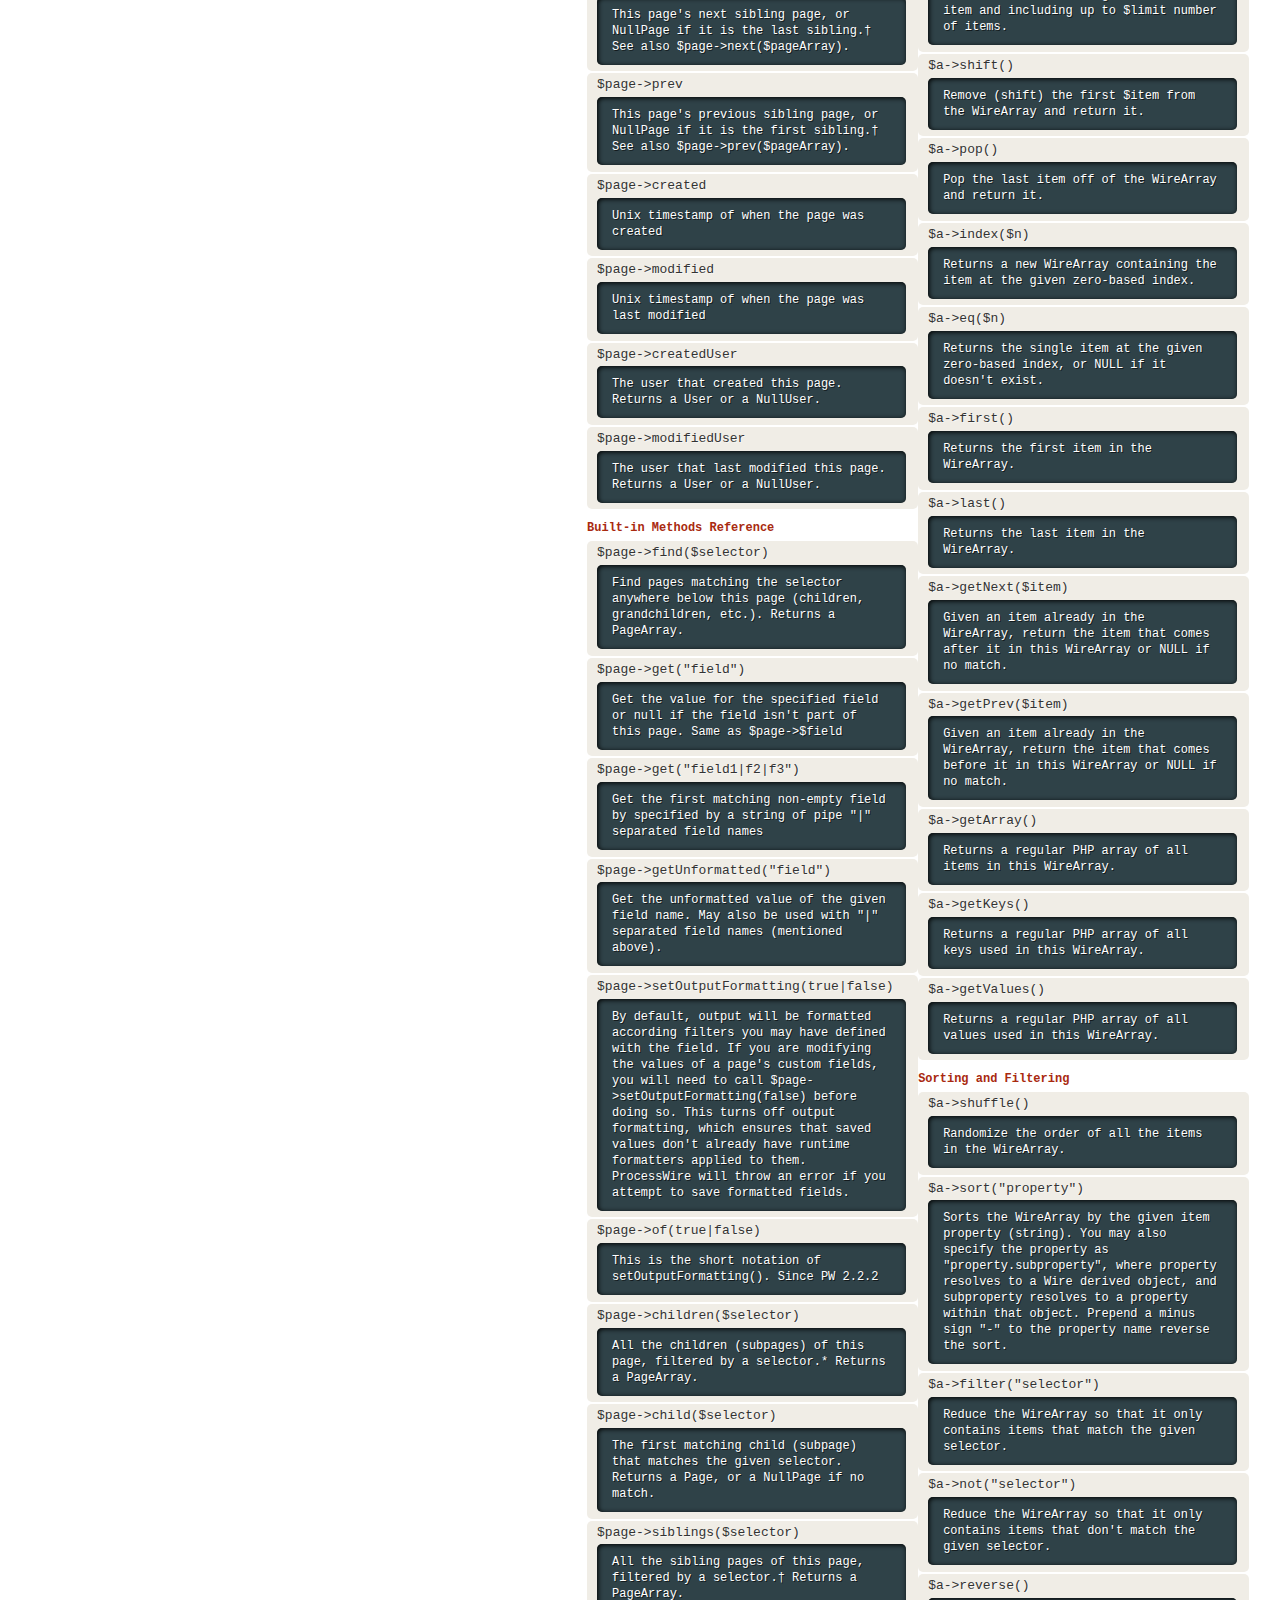
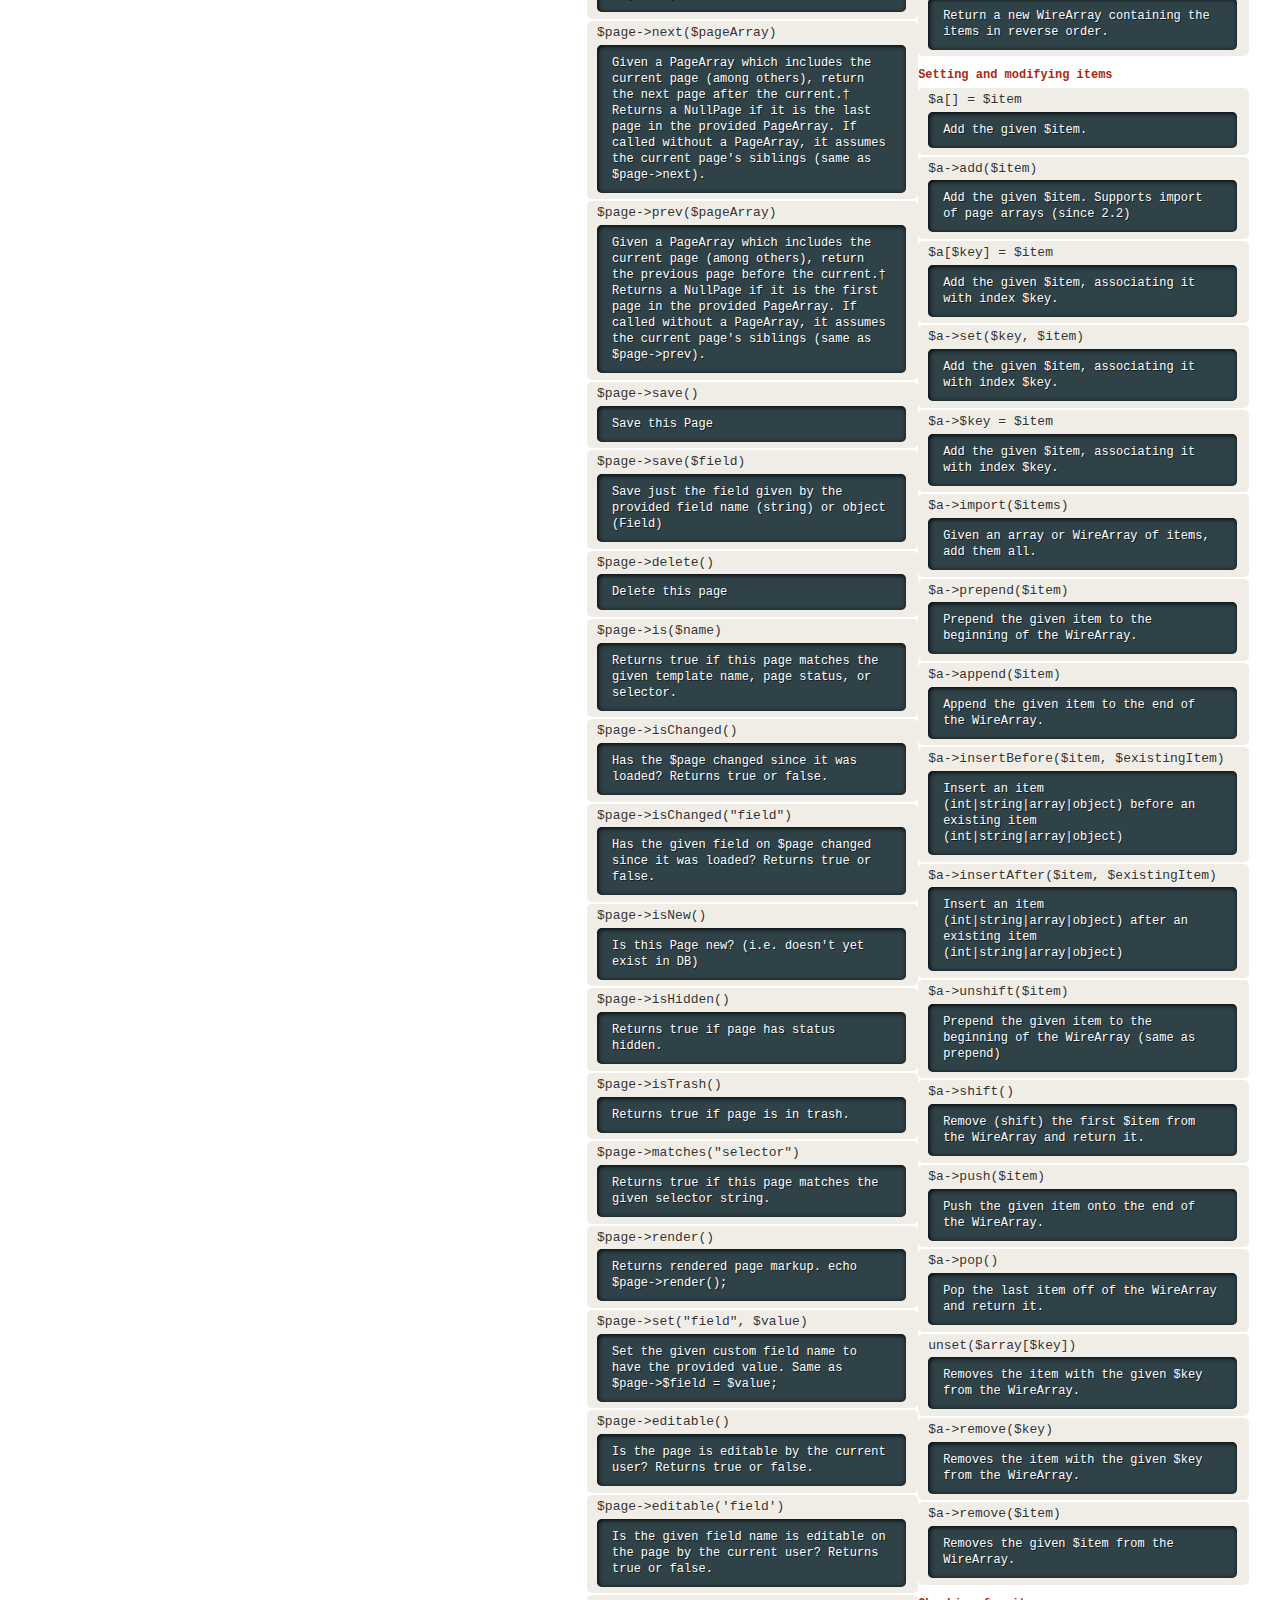
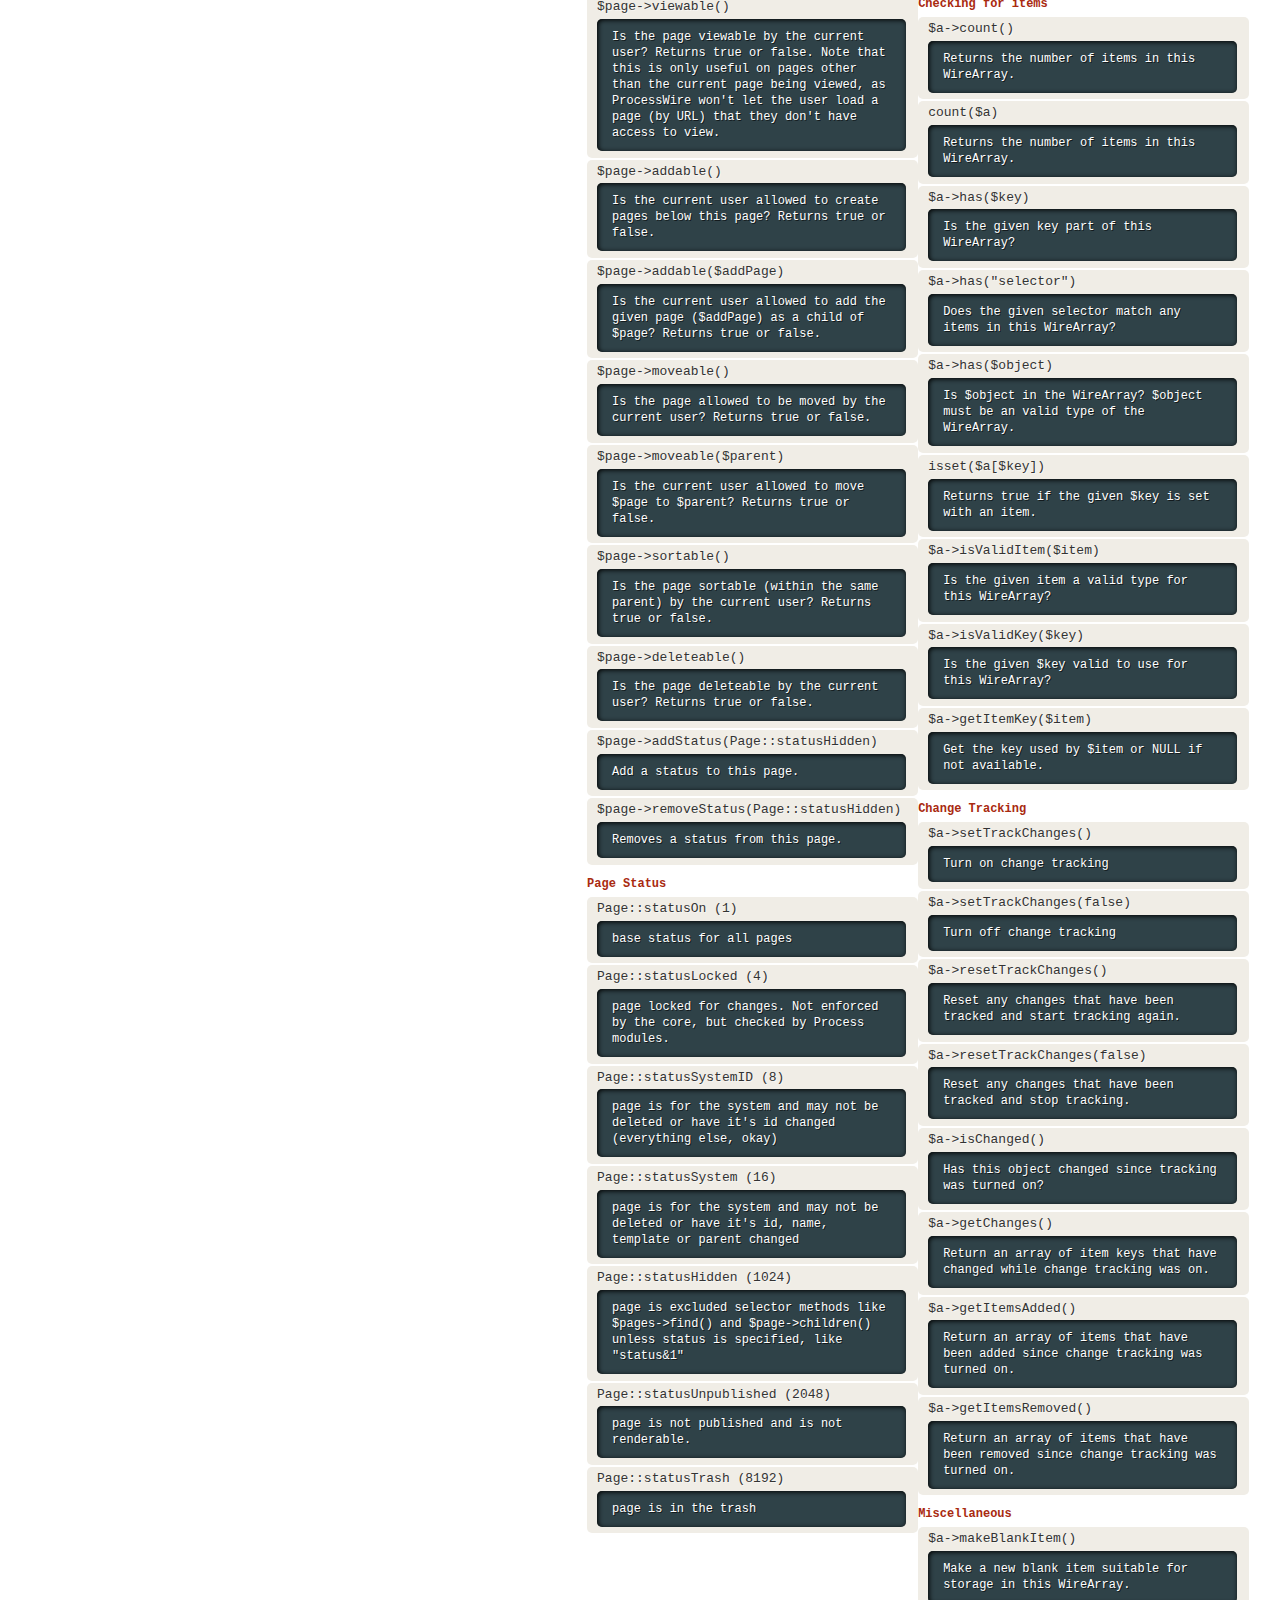
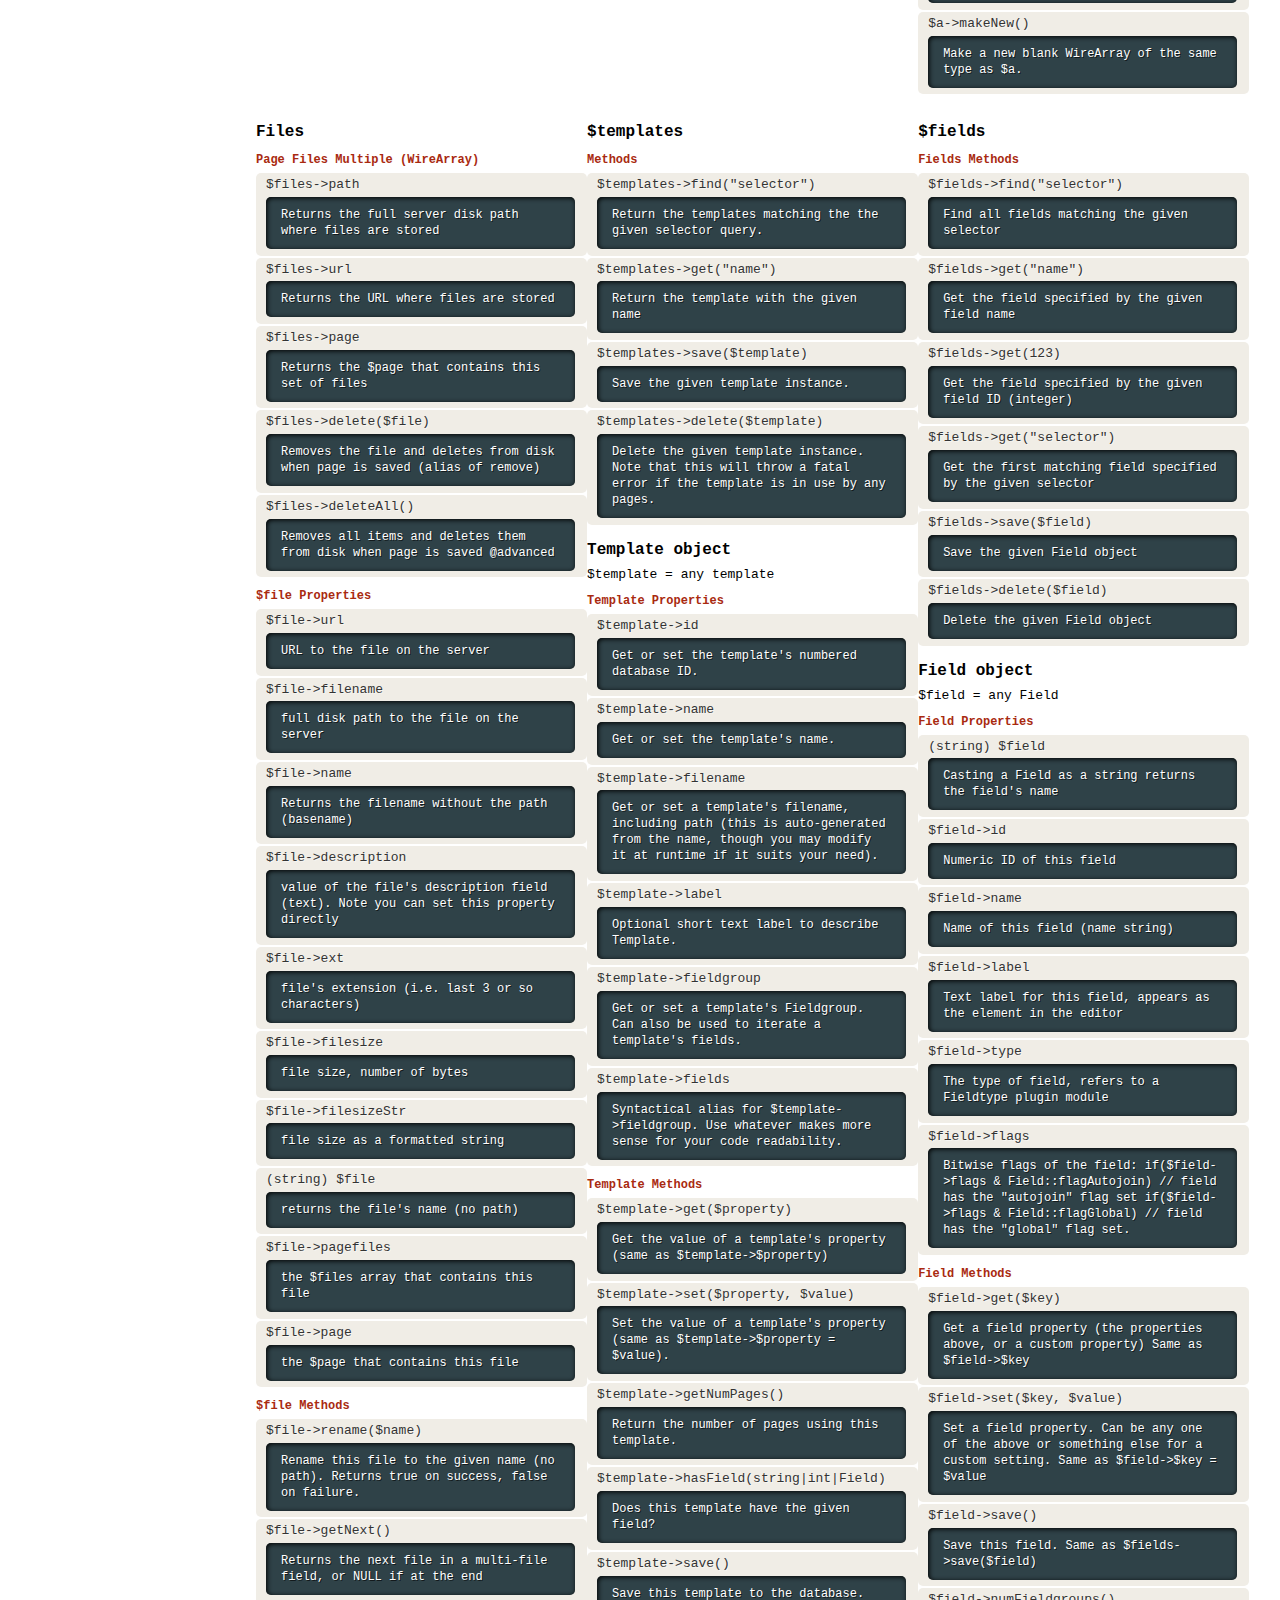
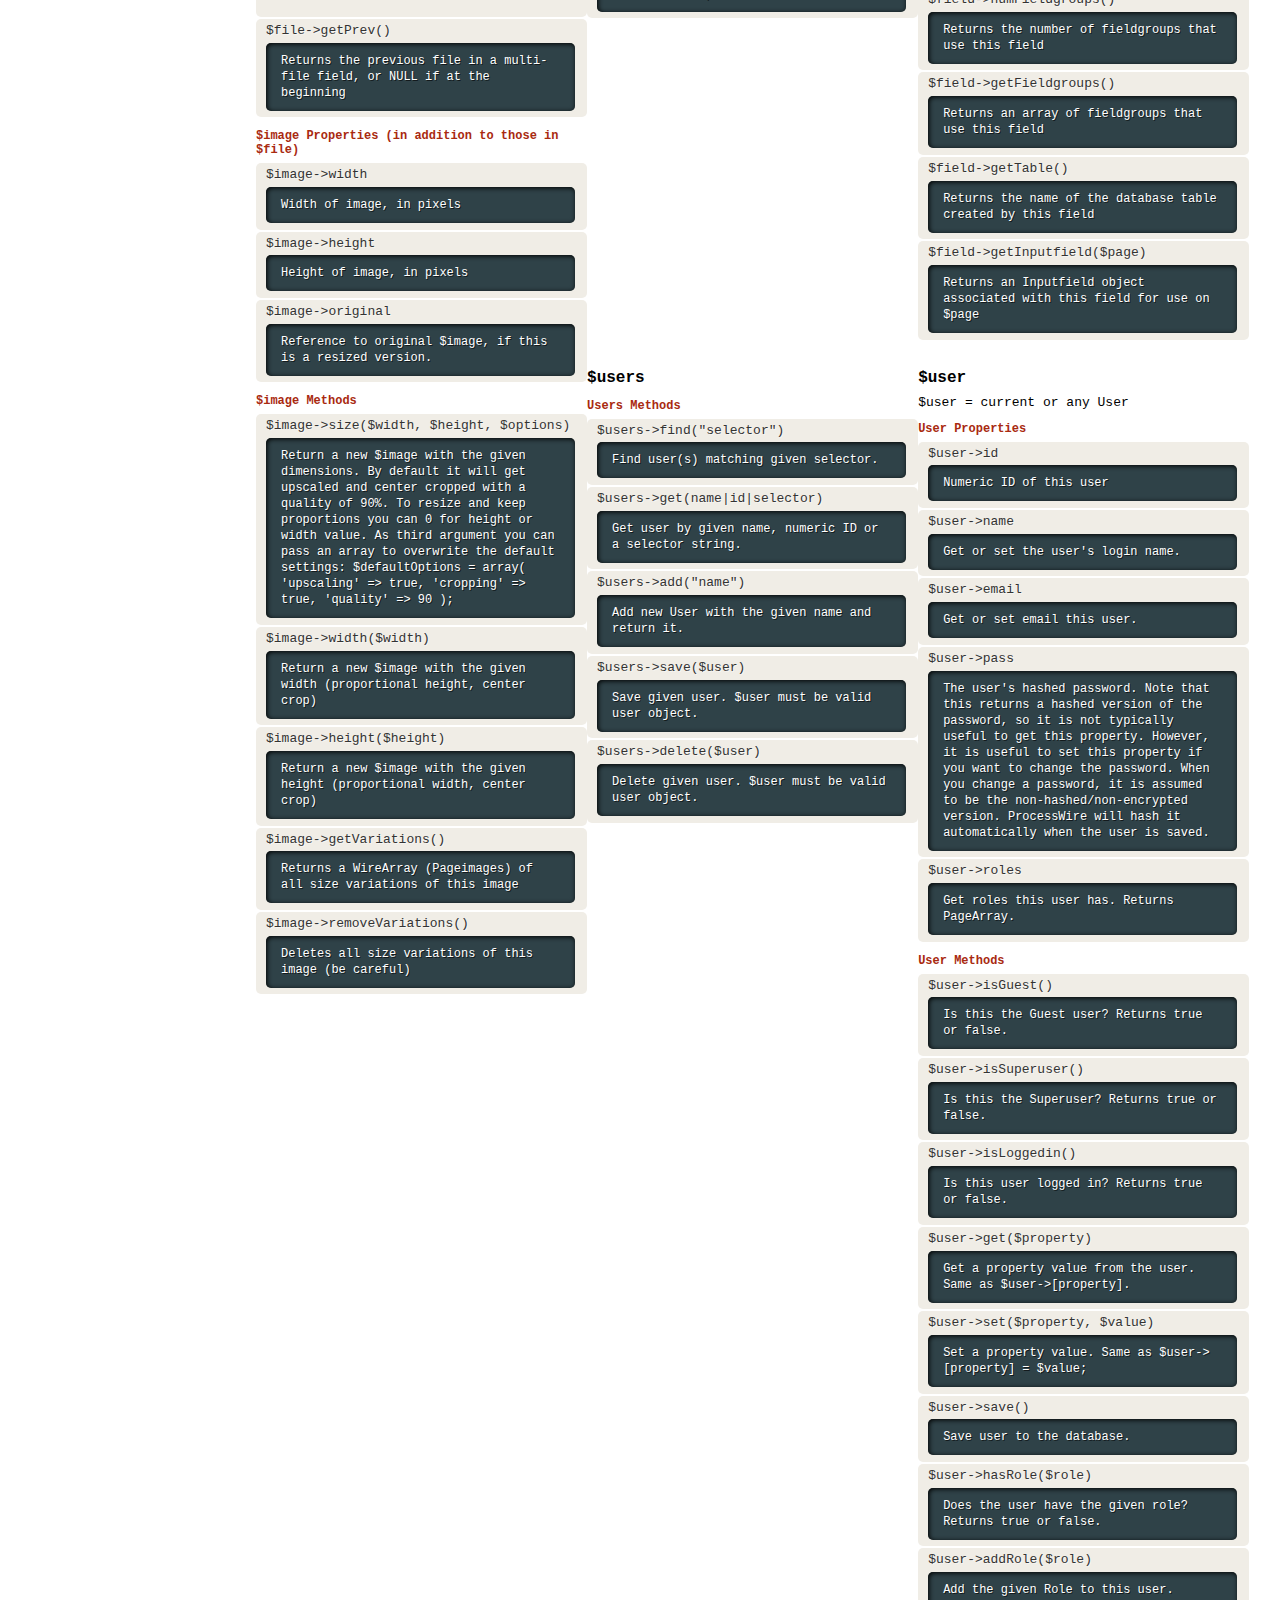
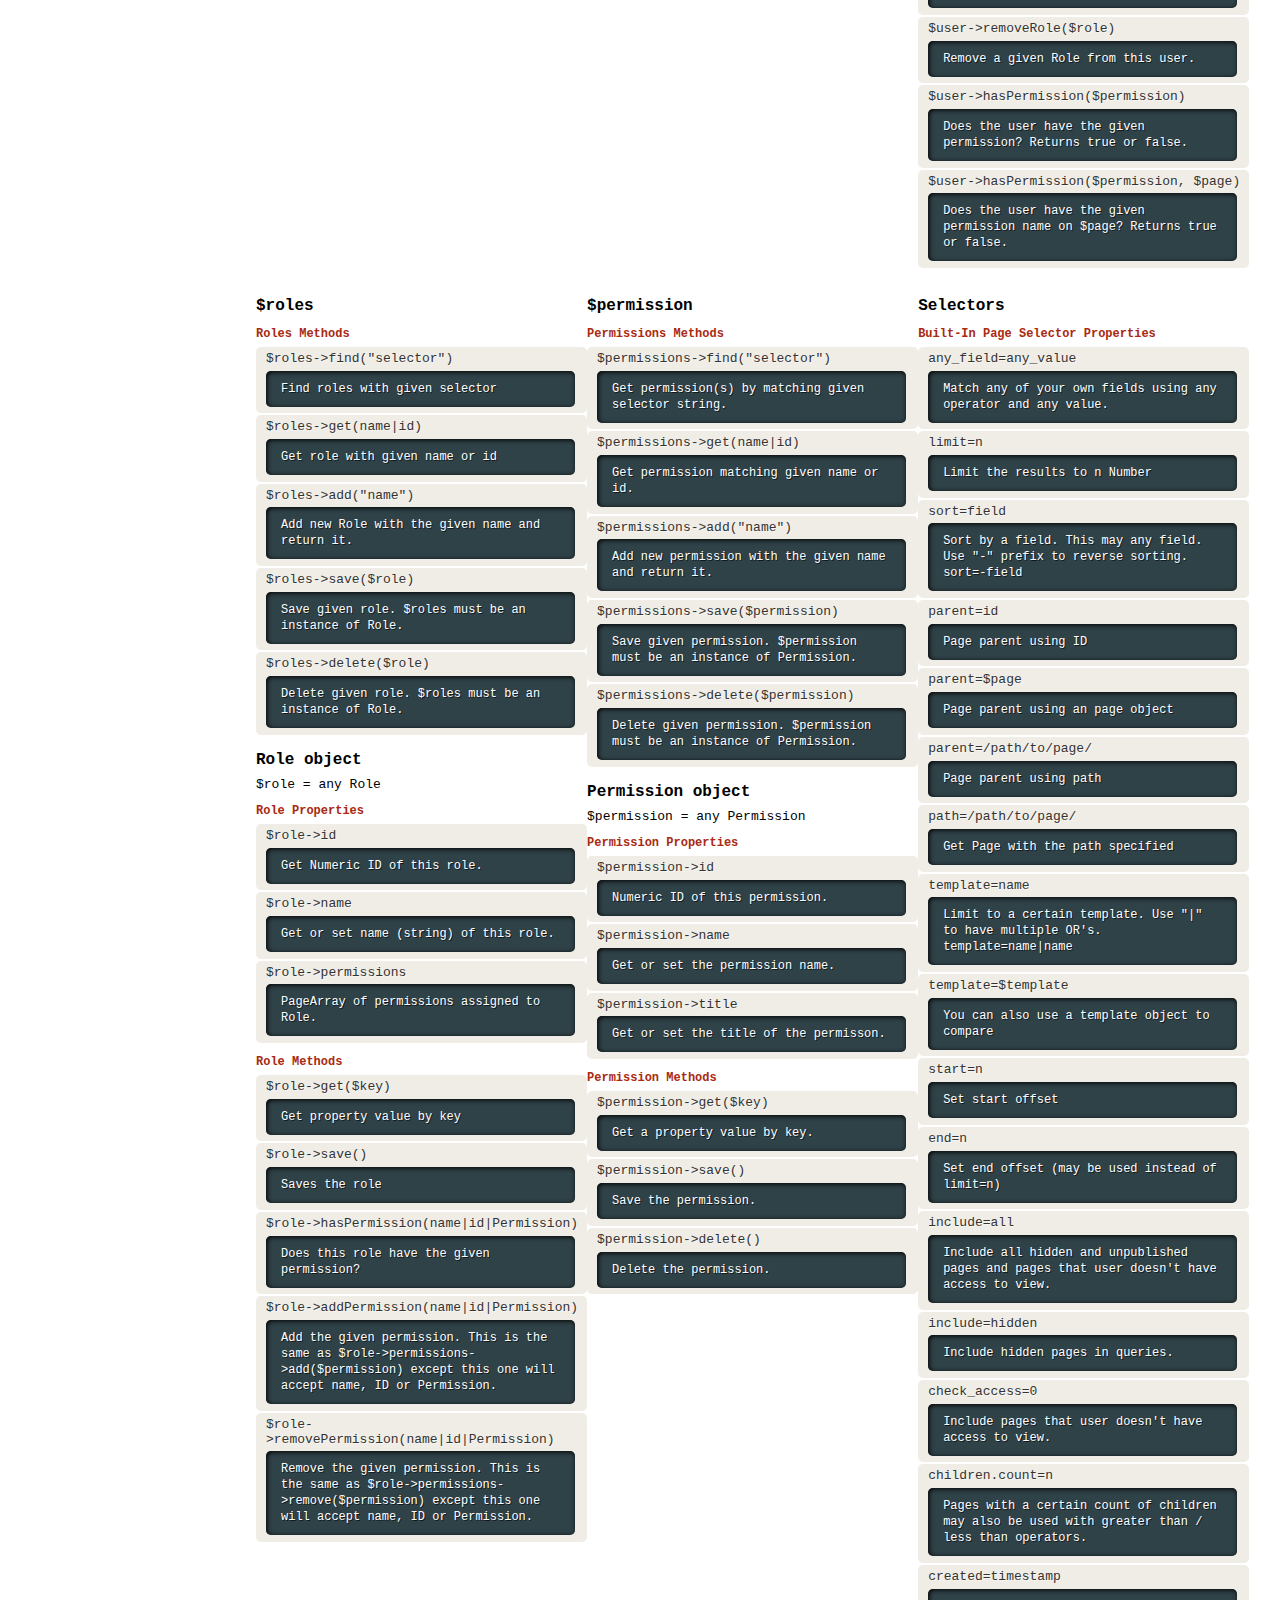
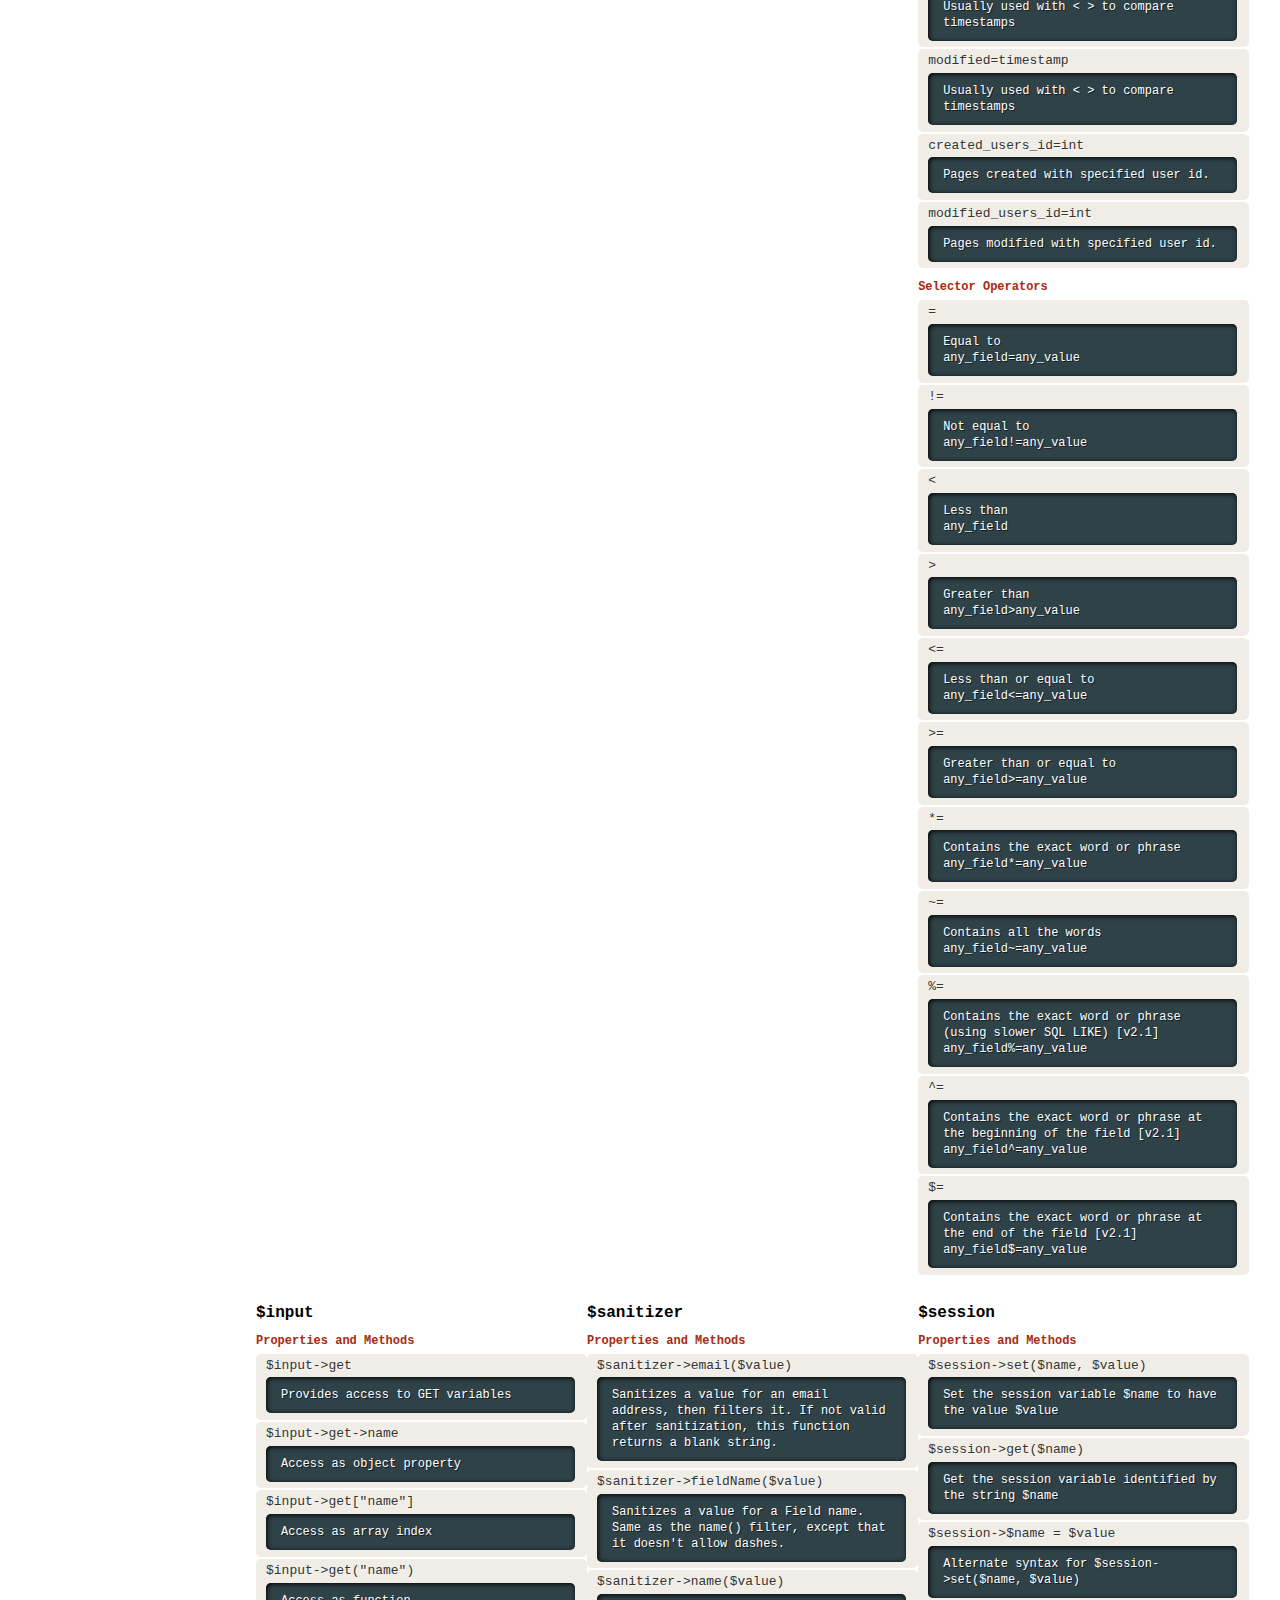
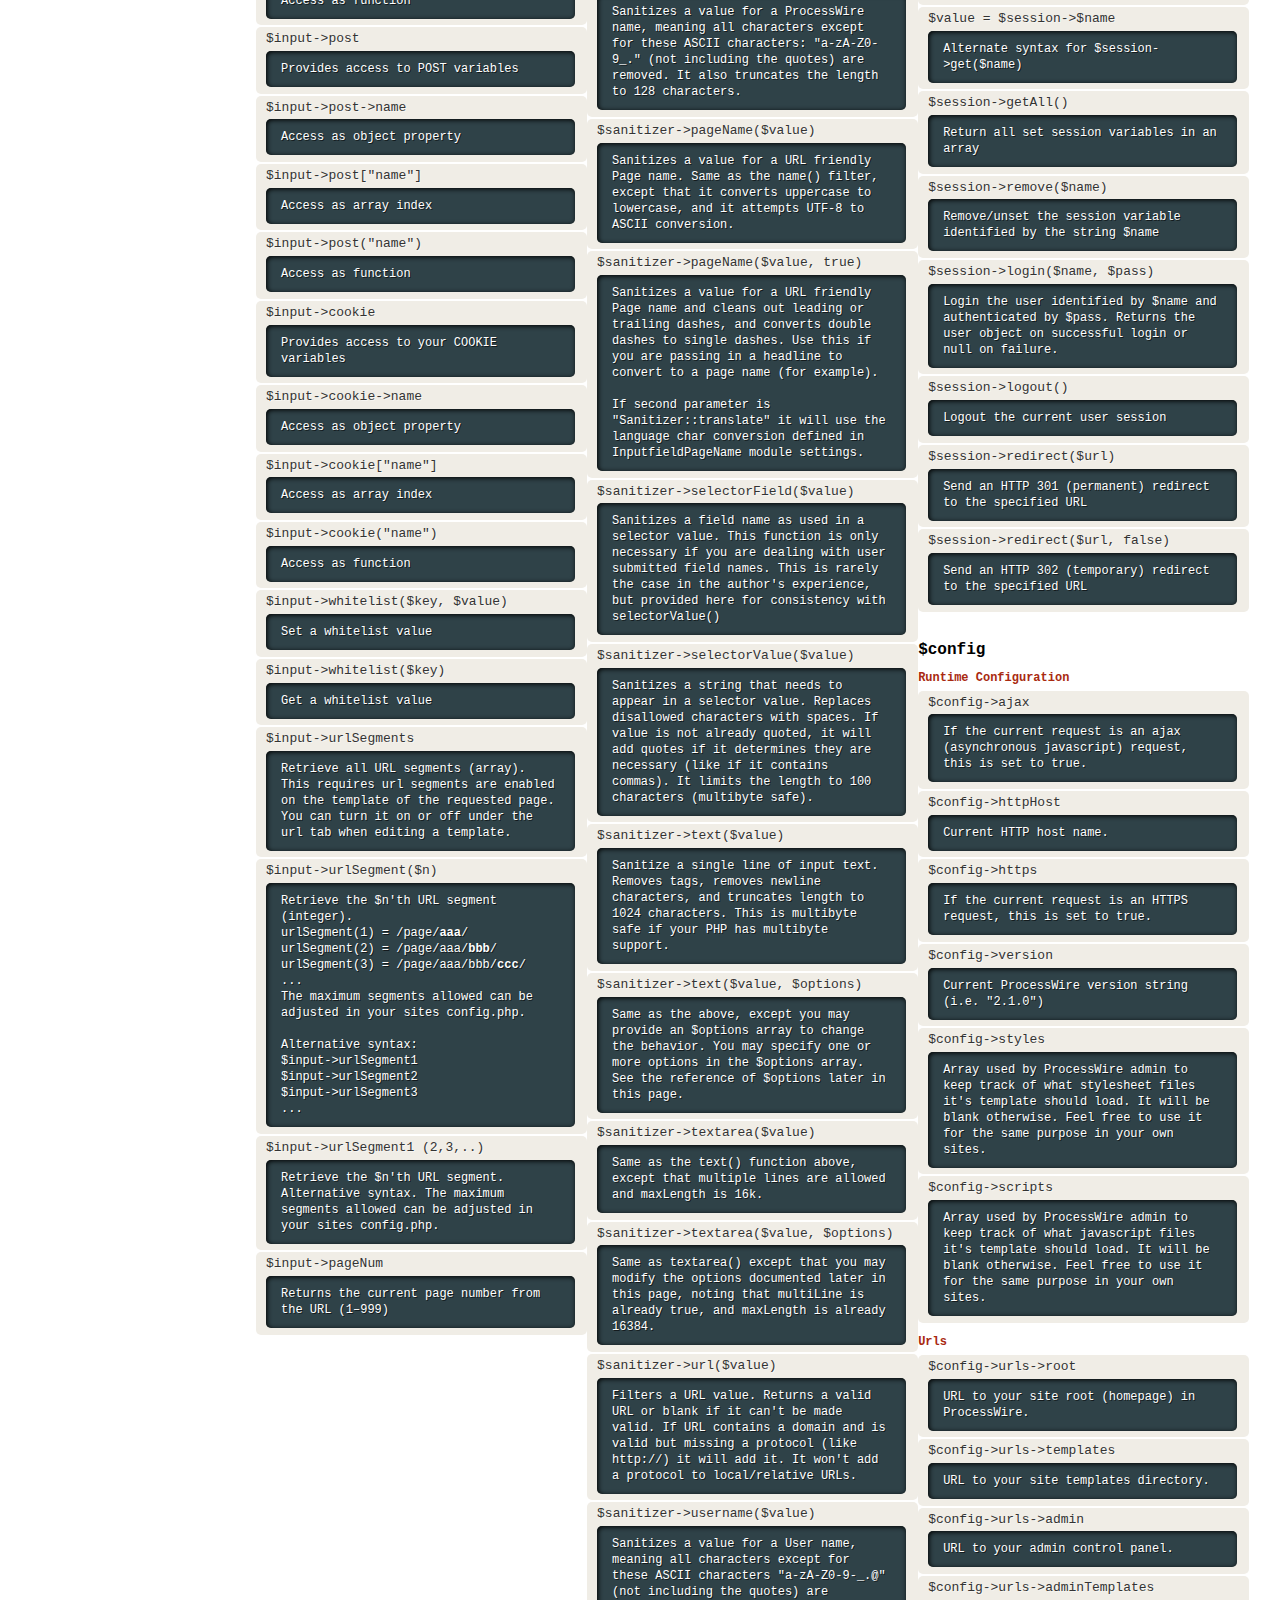
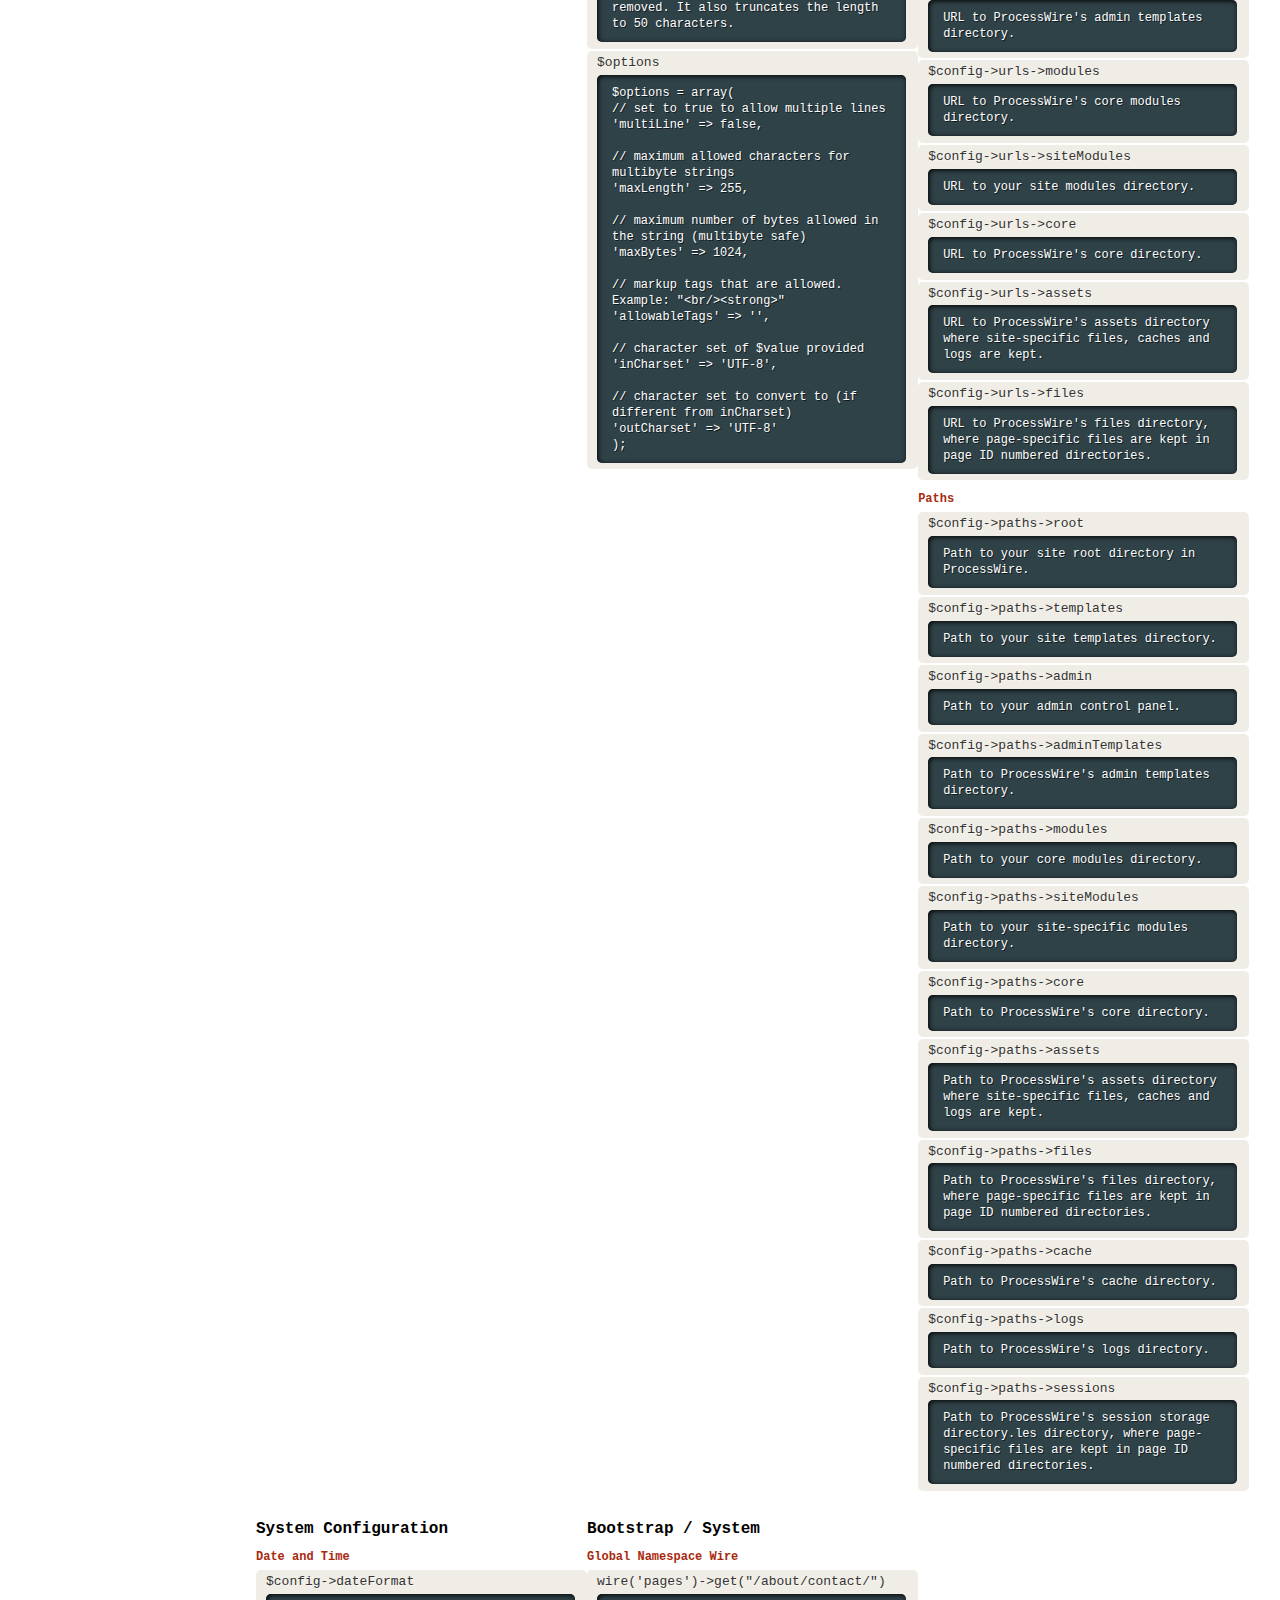
==== commit 33eb5a9b: "updated $image->size() to add options array argument" ====
--- a/index.html
+++ b/index.html
@@ -3,7 +3,7 @@
 <head>
 <meta charset="UTF-8">
 <title>ProcessWire2+ Cheatsheet 1.1</title>
-<meta name="viewport" content="width:device-width">
+<meta name="viewport" content="width=device-width">
 <link rel="stylesheet" type="text/css" media="screen" href="css/styles.css">
 
 </head>
@@ -334,7 +334,15 @@
 			</div>
 			<div class="cat">
 				<h3>$image Methods</h3>
-				<p><span class="api">$image->size($width, $height) </span><span class="descr">Return a new $image with the given dimensions (proportional, center crop)</span></p>
+				<p><span class="api">$image->size($width, $height, $options) </span>
+					<span class="descr">Return a new $image with the given dimensions. By default it will get upscaled and center cropped with a quality of 90%. To resize and keep proportions you can 0 for height or width value. As third argument you can pass an array to overwrite the default settings:
+						$defaultOptions = array(
+							'upscaling' => true,
+							'cropping' => true,
+							'quality' => 90
+						);
+					</span>
+				</p>
 				<p><span class="api">$image->width($width) </span><span class="descr">Return a new $image with the given width (proportional height, center crop)</span></p>
 				<p><span class="api">$image->height($height) </span><span class="descr">Return a new $image with the given height (proportional width, center crop)</span></p>
 				<p class="advanced"><span class="api">$image->getVariations() </span><span class="descr">Returns a WireArray (Pageimages) of all size variations of this image</span></p>
--- a/css/styles.css
+++ b/css/styles.css
@@ -99,7 +99,6 @@
 		padding: 1px;
 		margin: 0.3em 0 0 0;
 		background-color: #bbb;
-
 		float: left;
 		line-height: 2em;
 		border-radius: 4px!important;
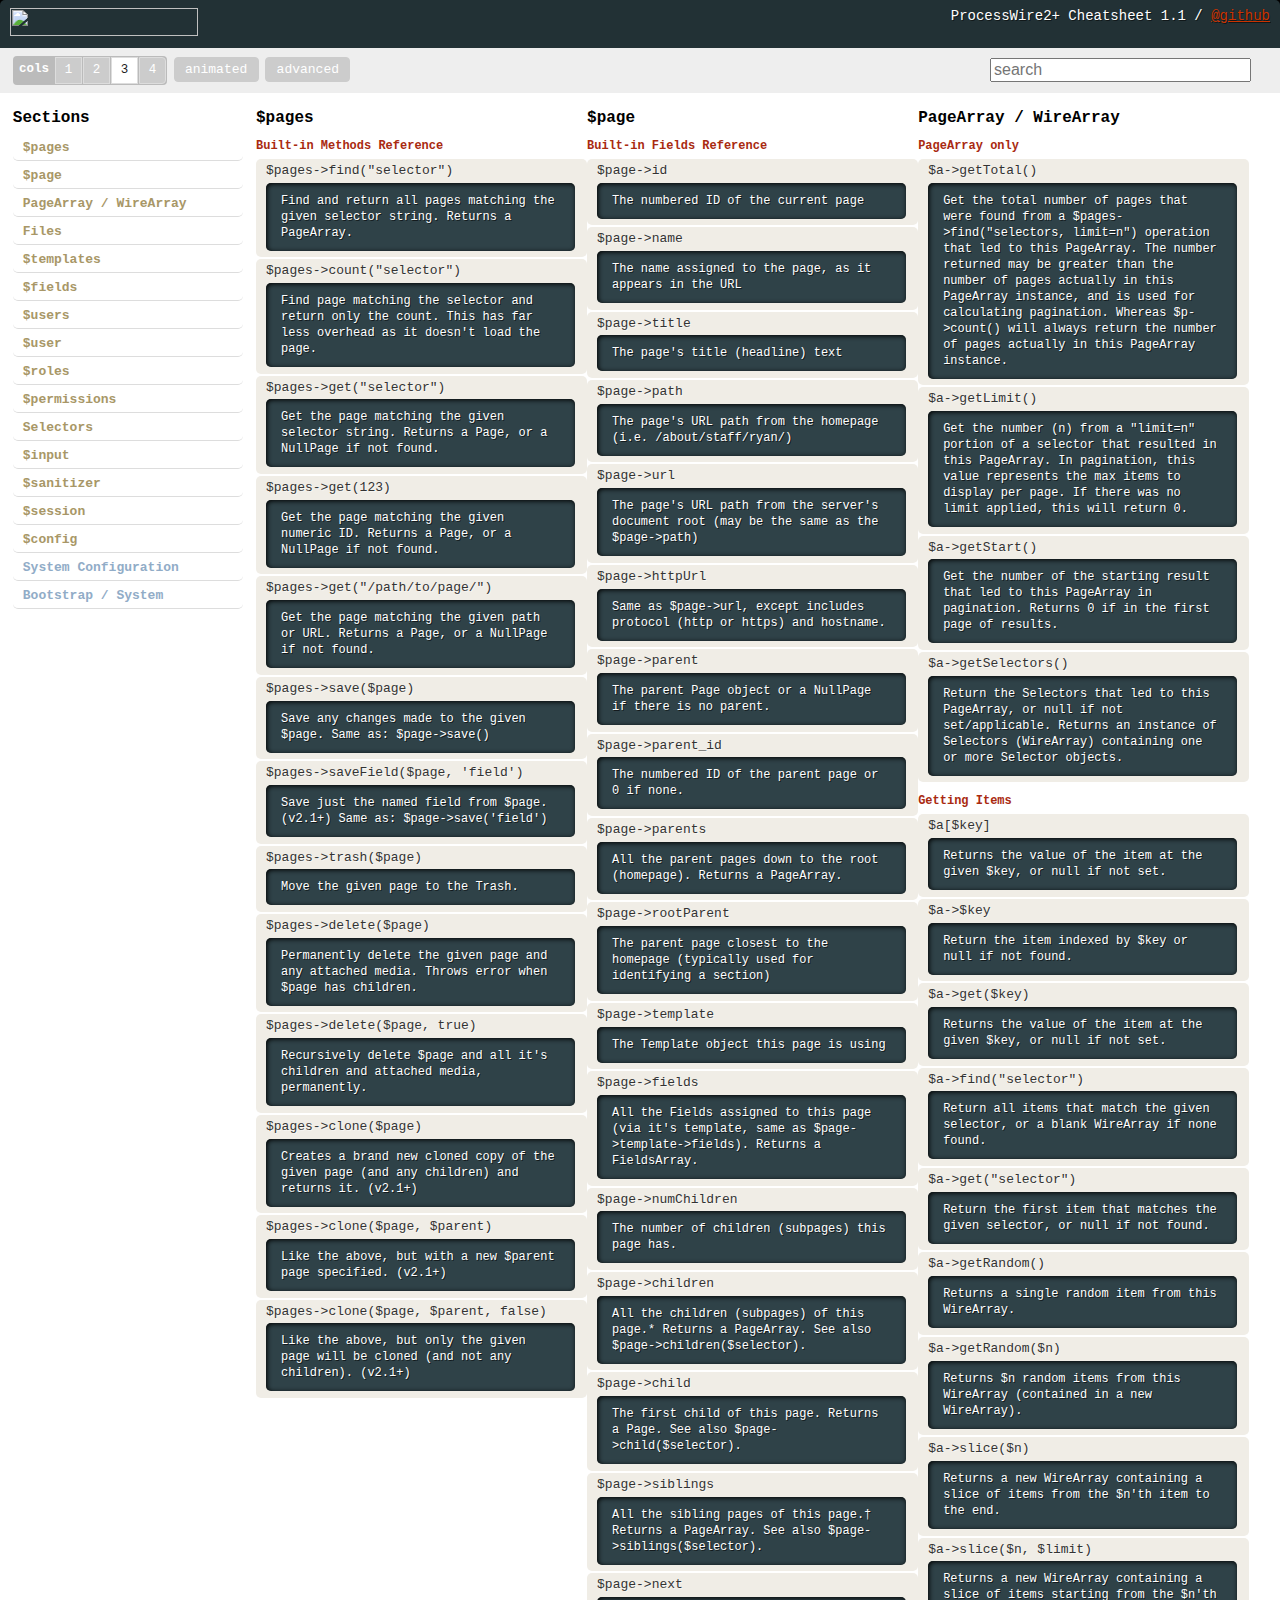
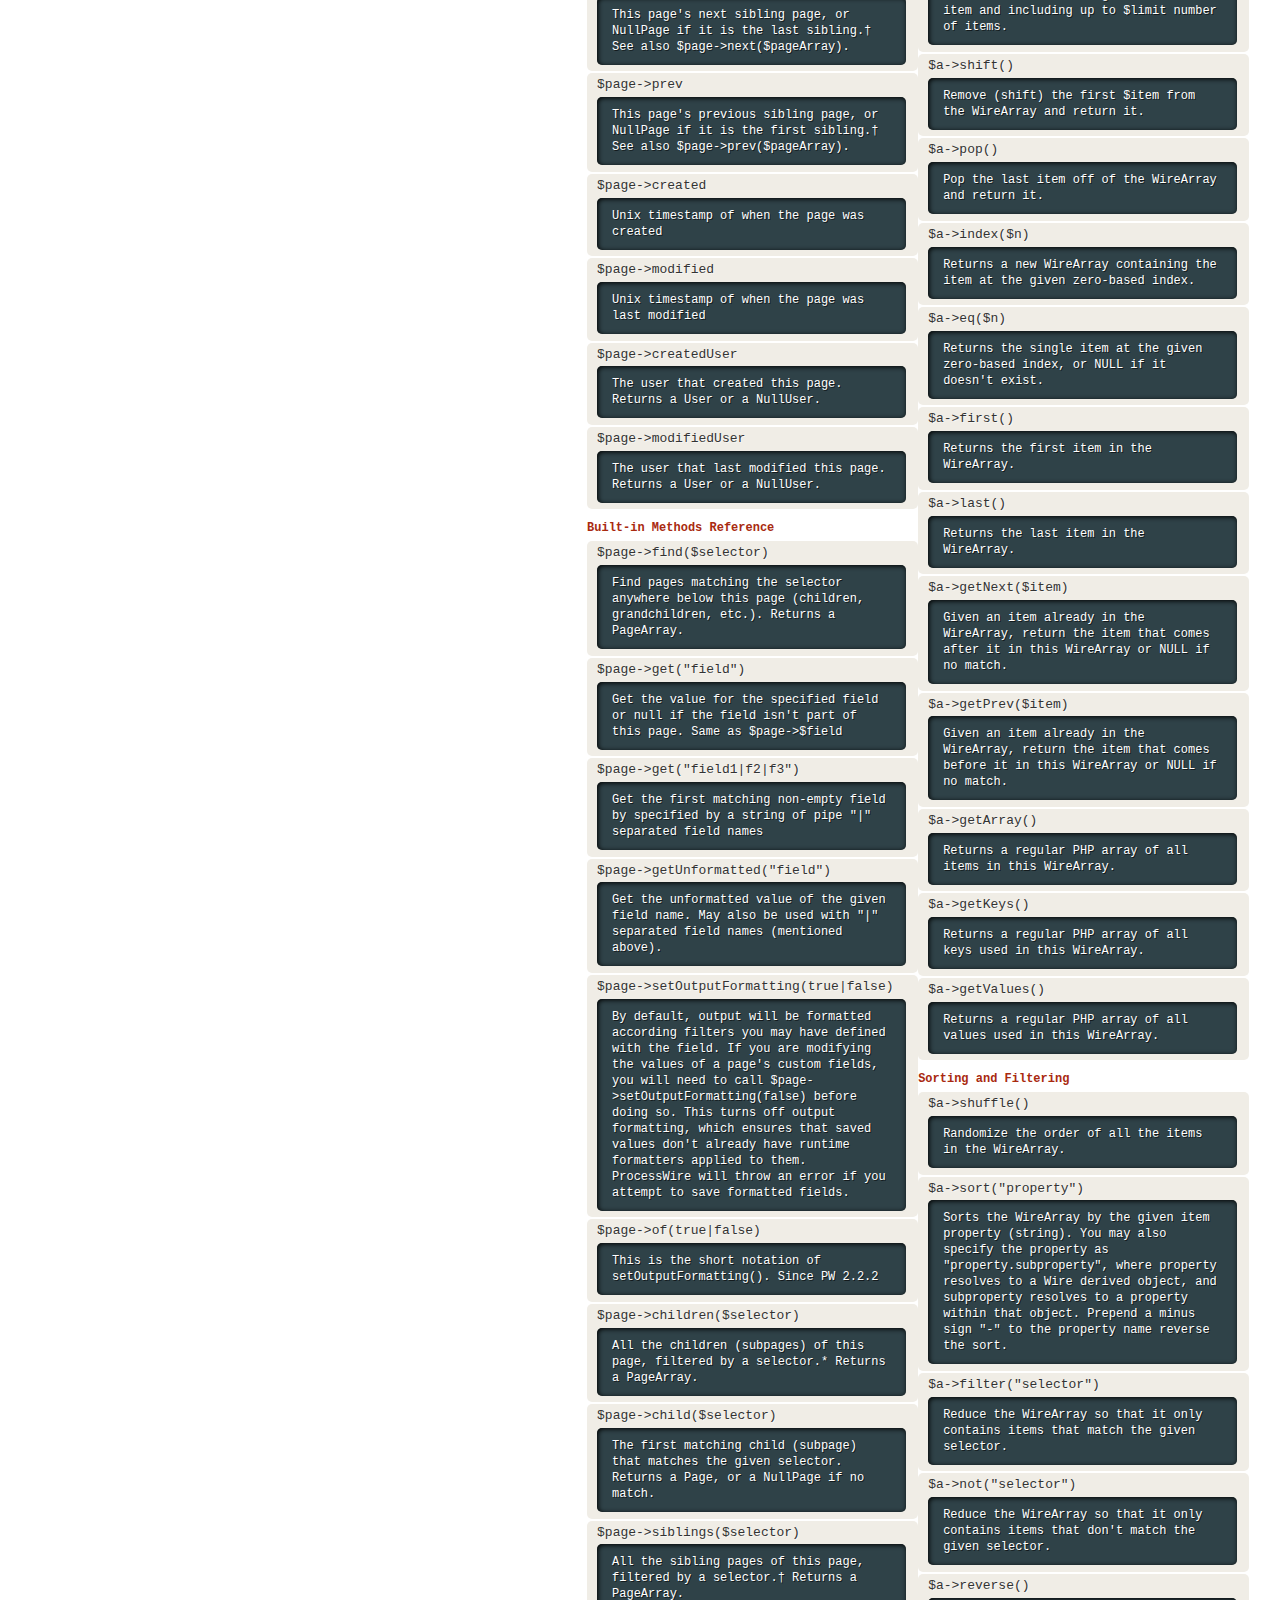
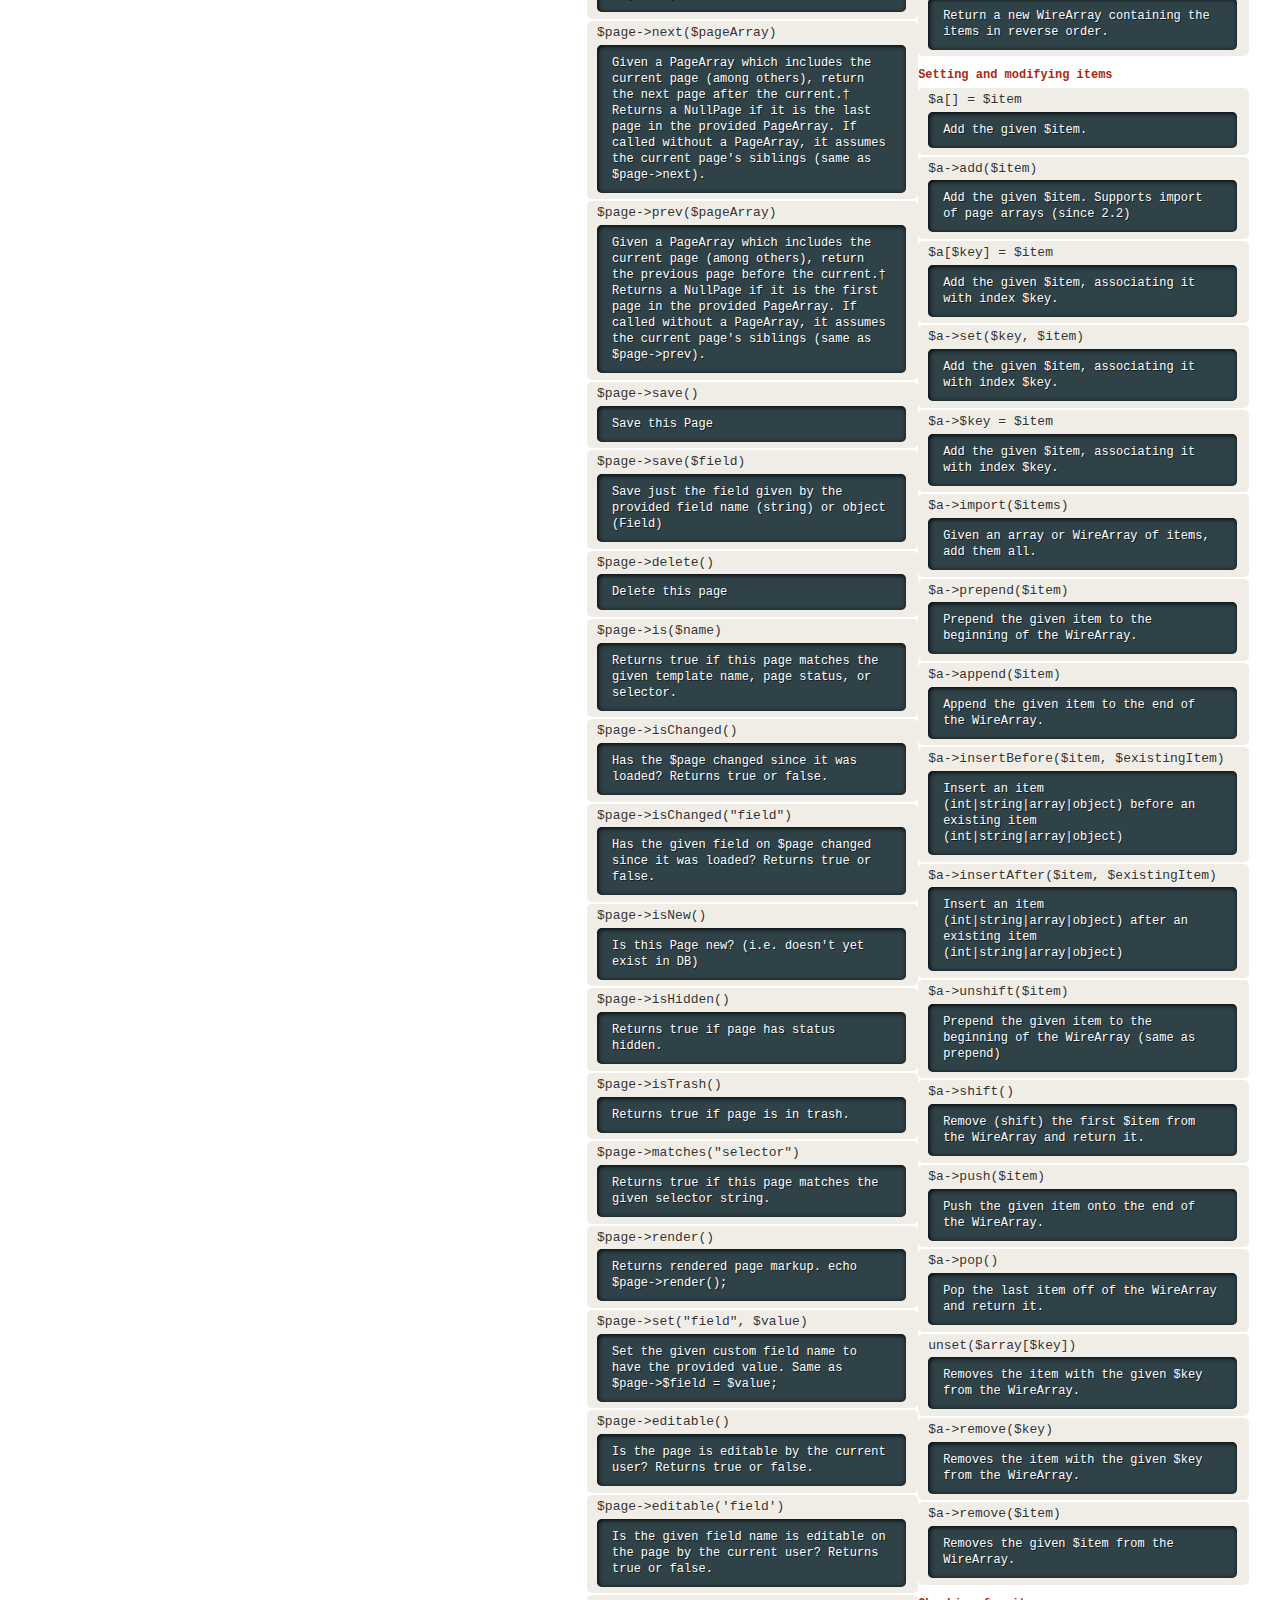
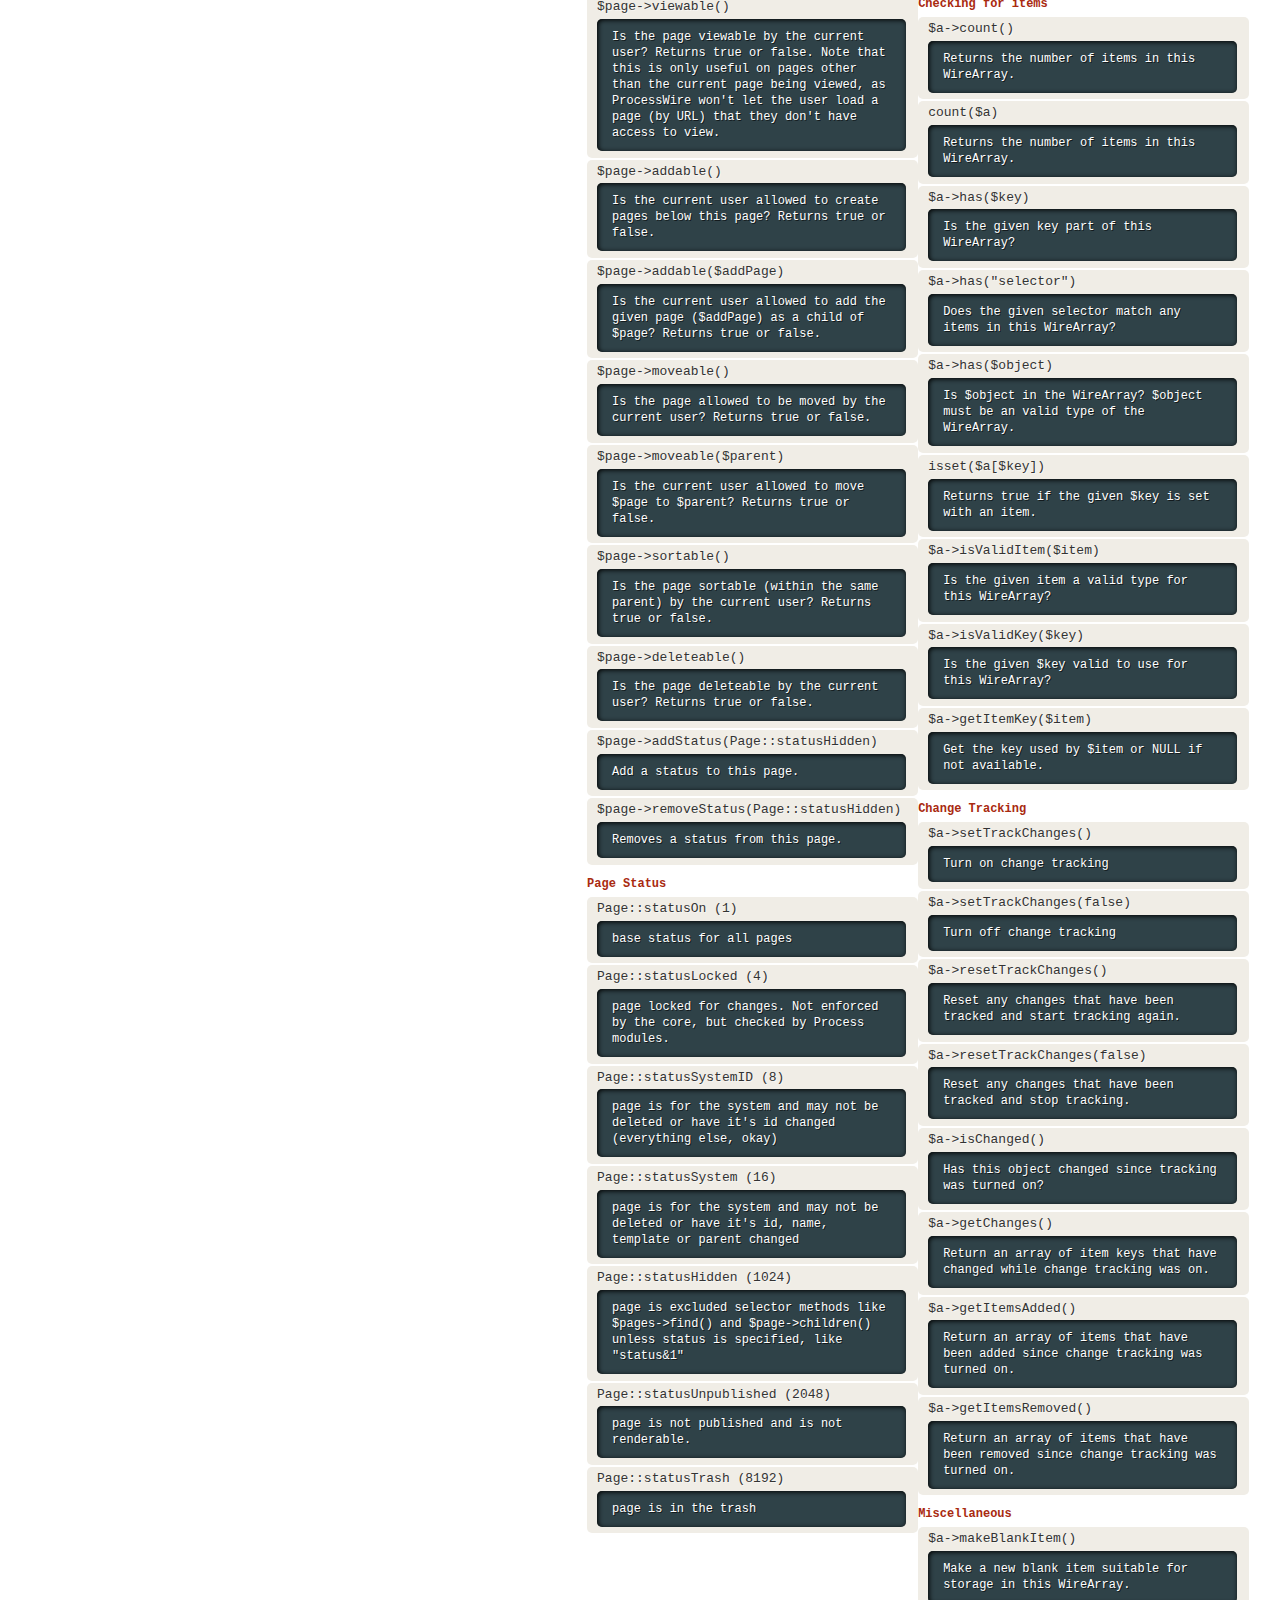
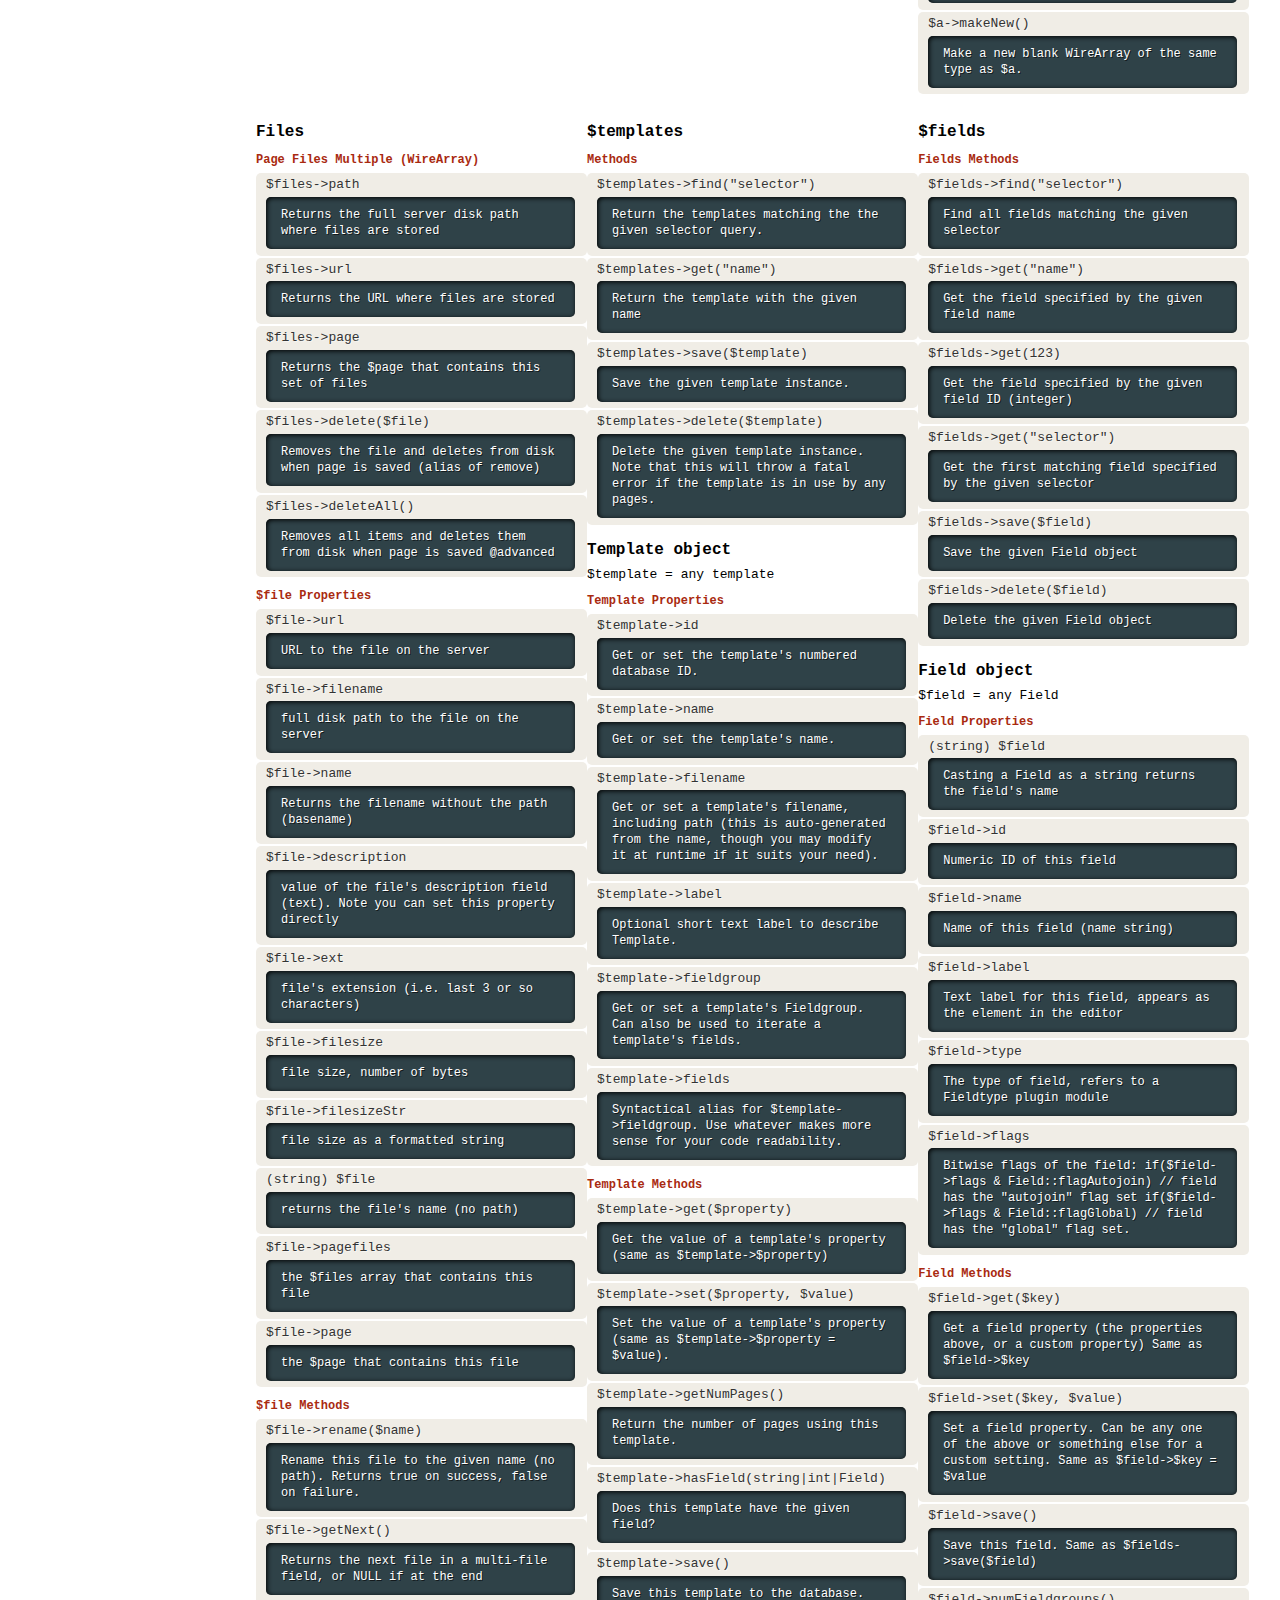
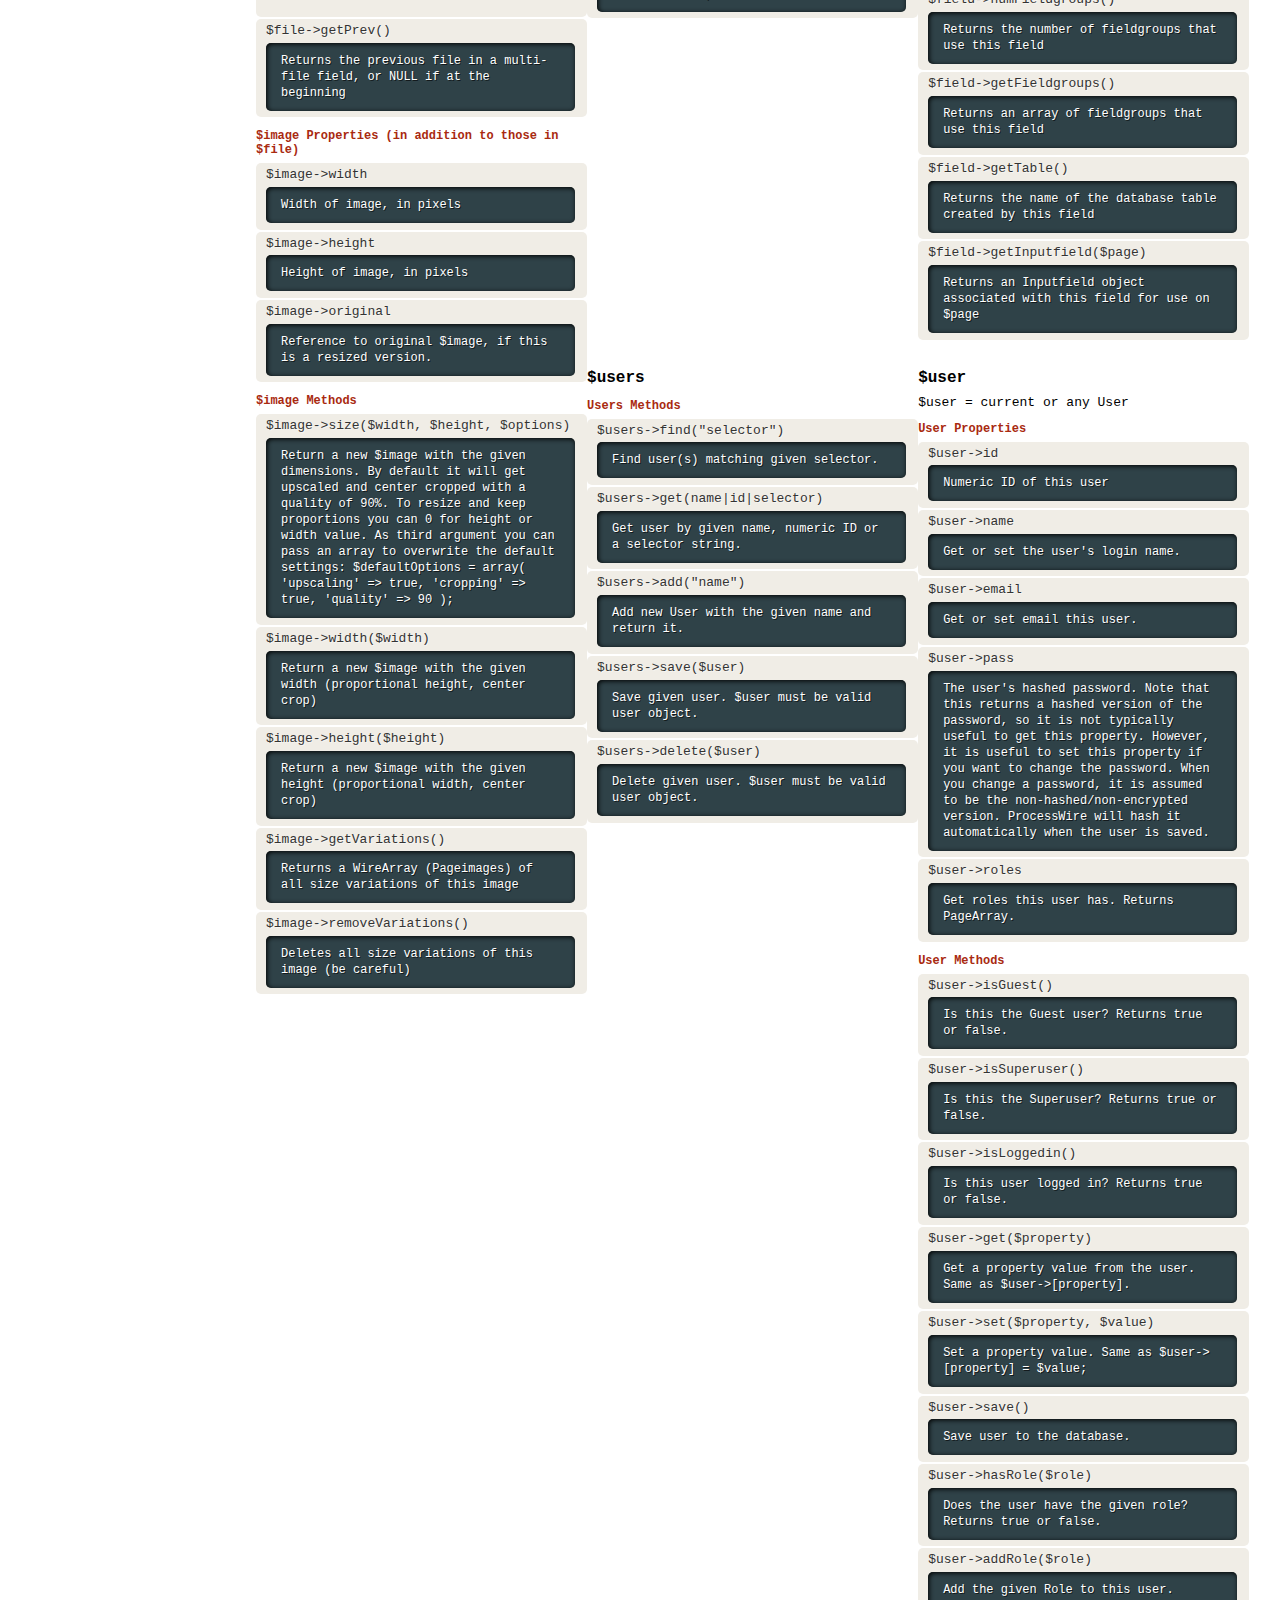
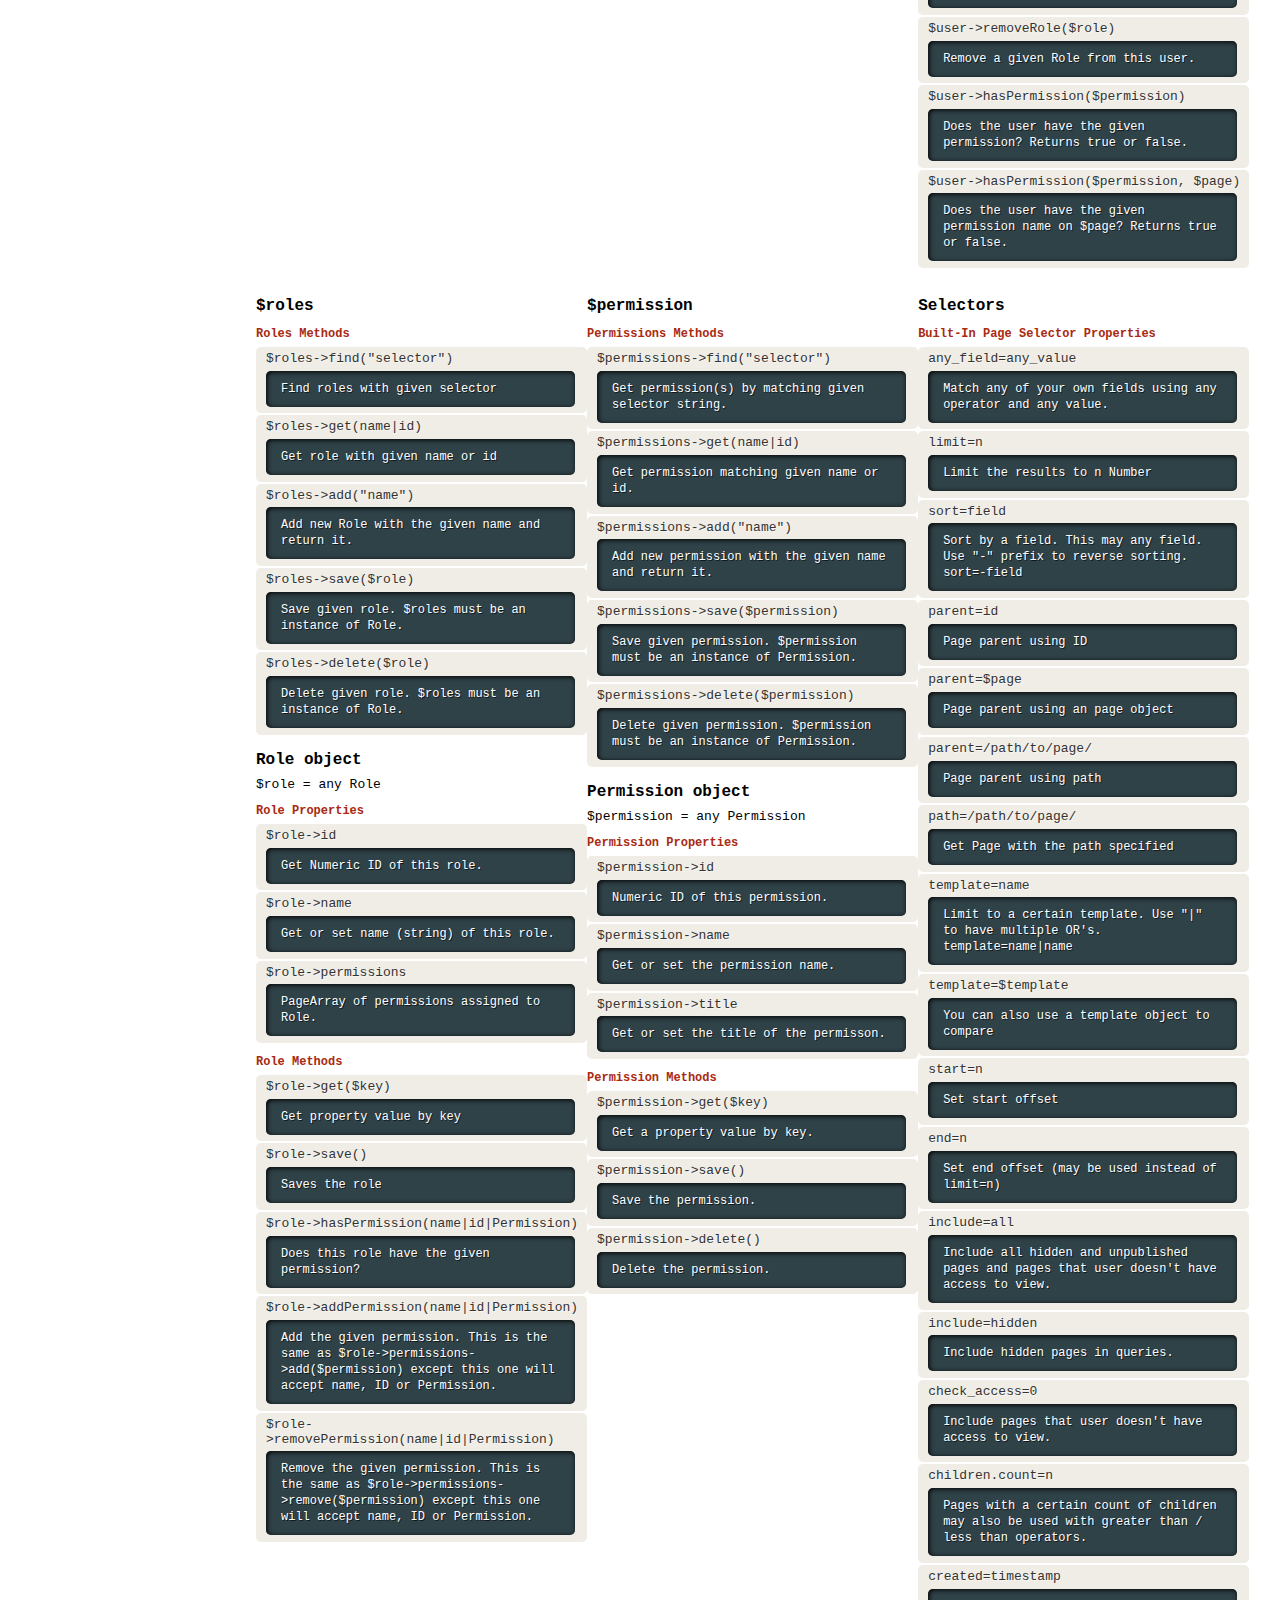
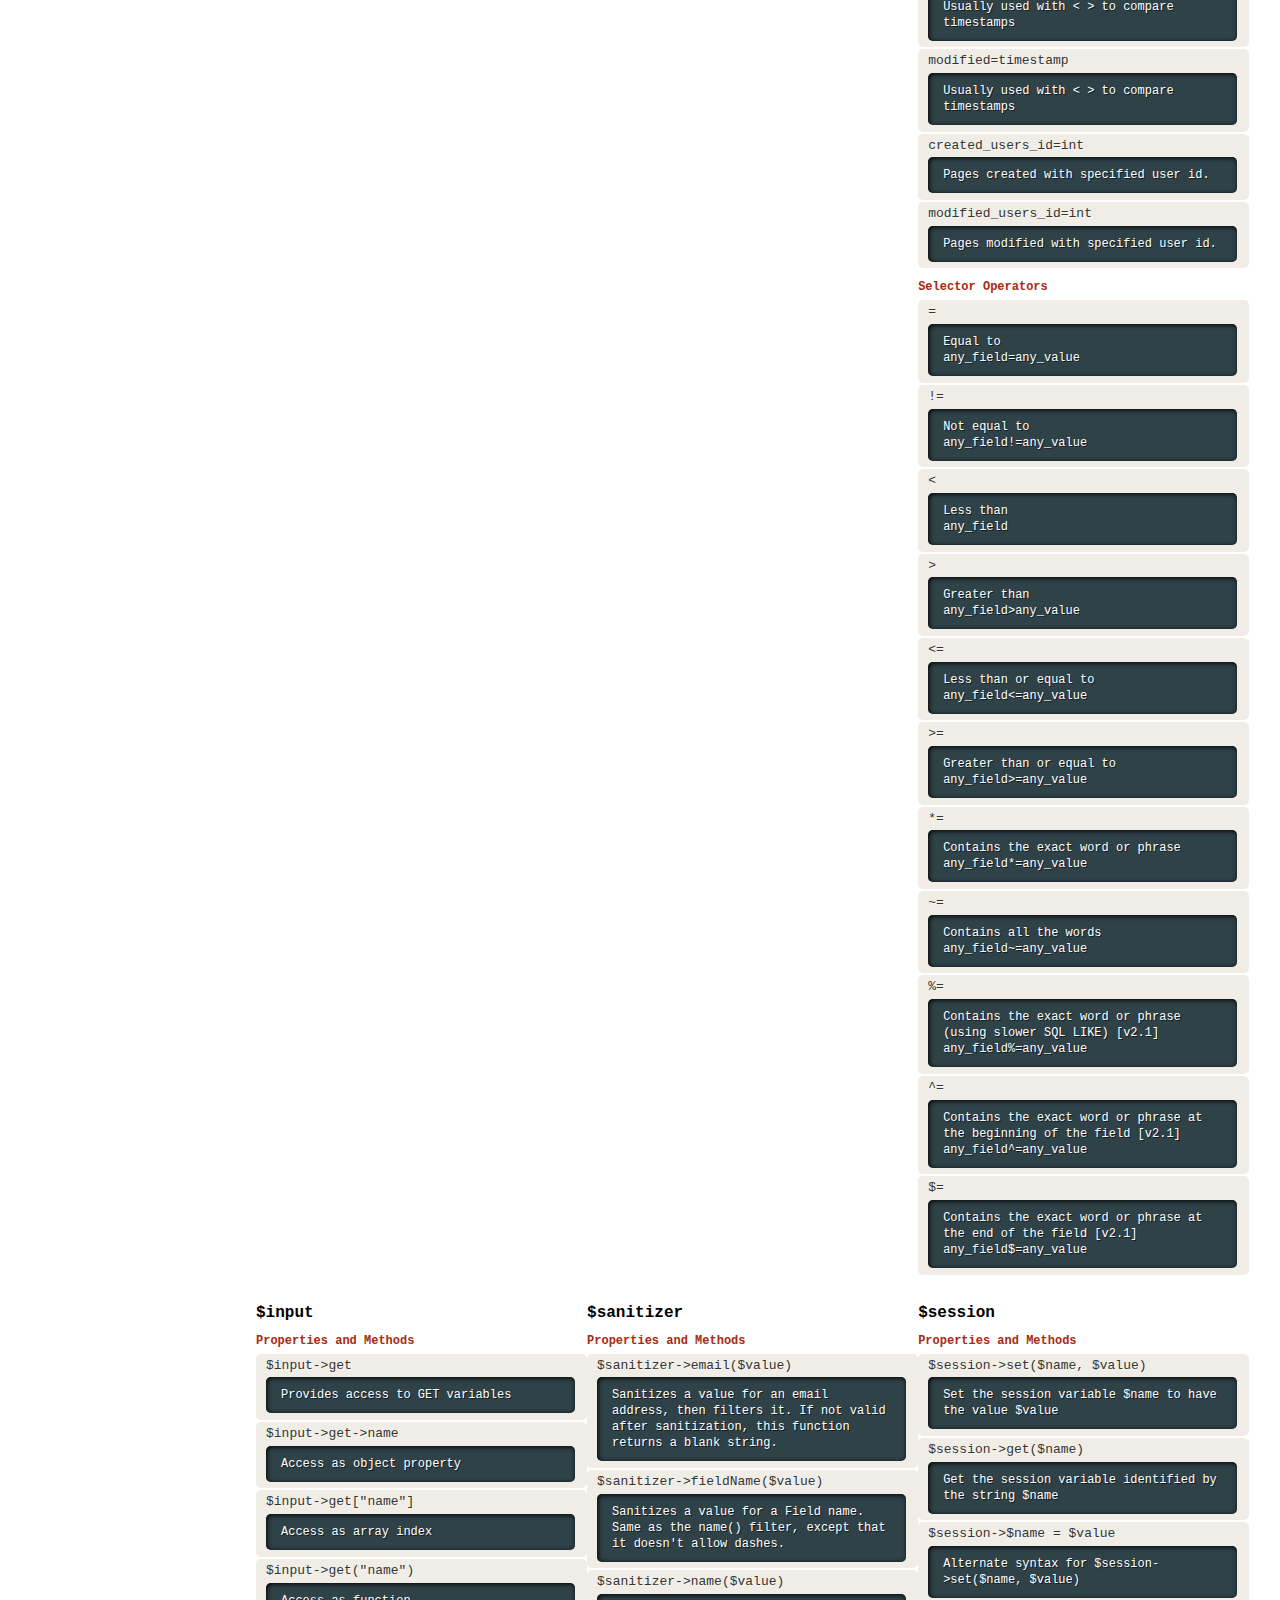
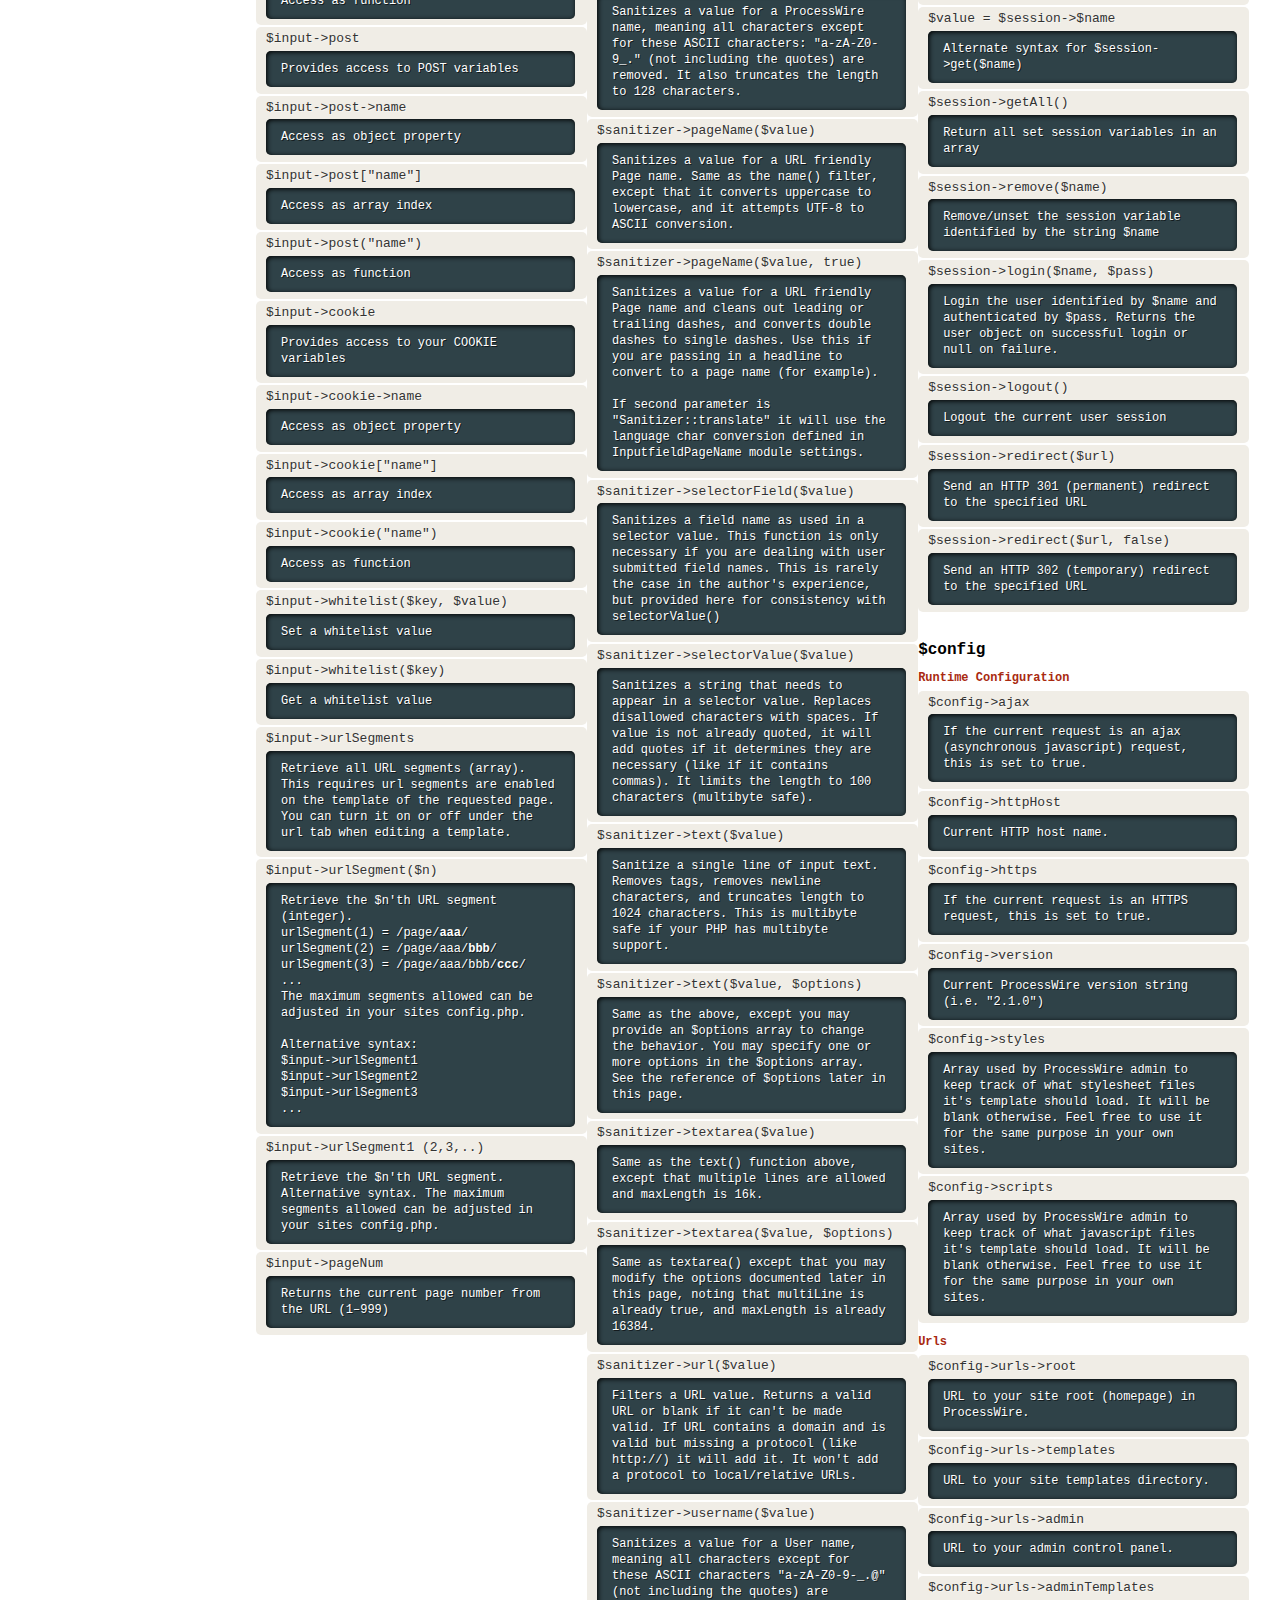
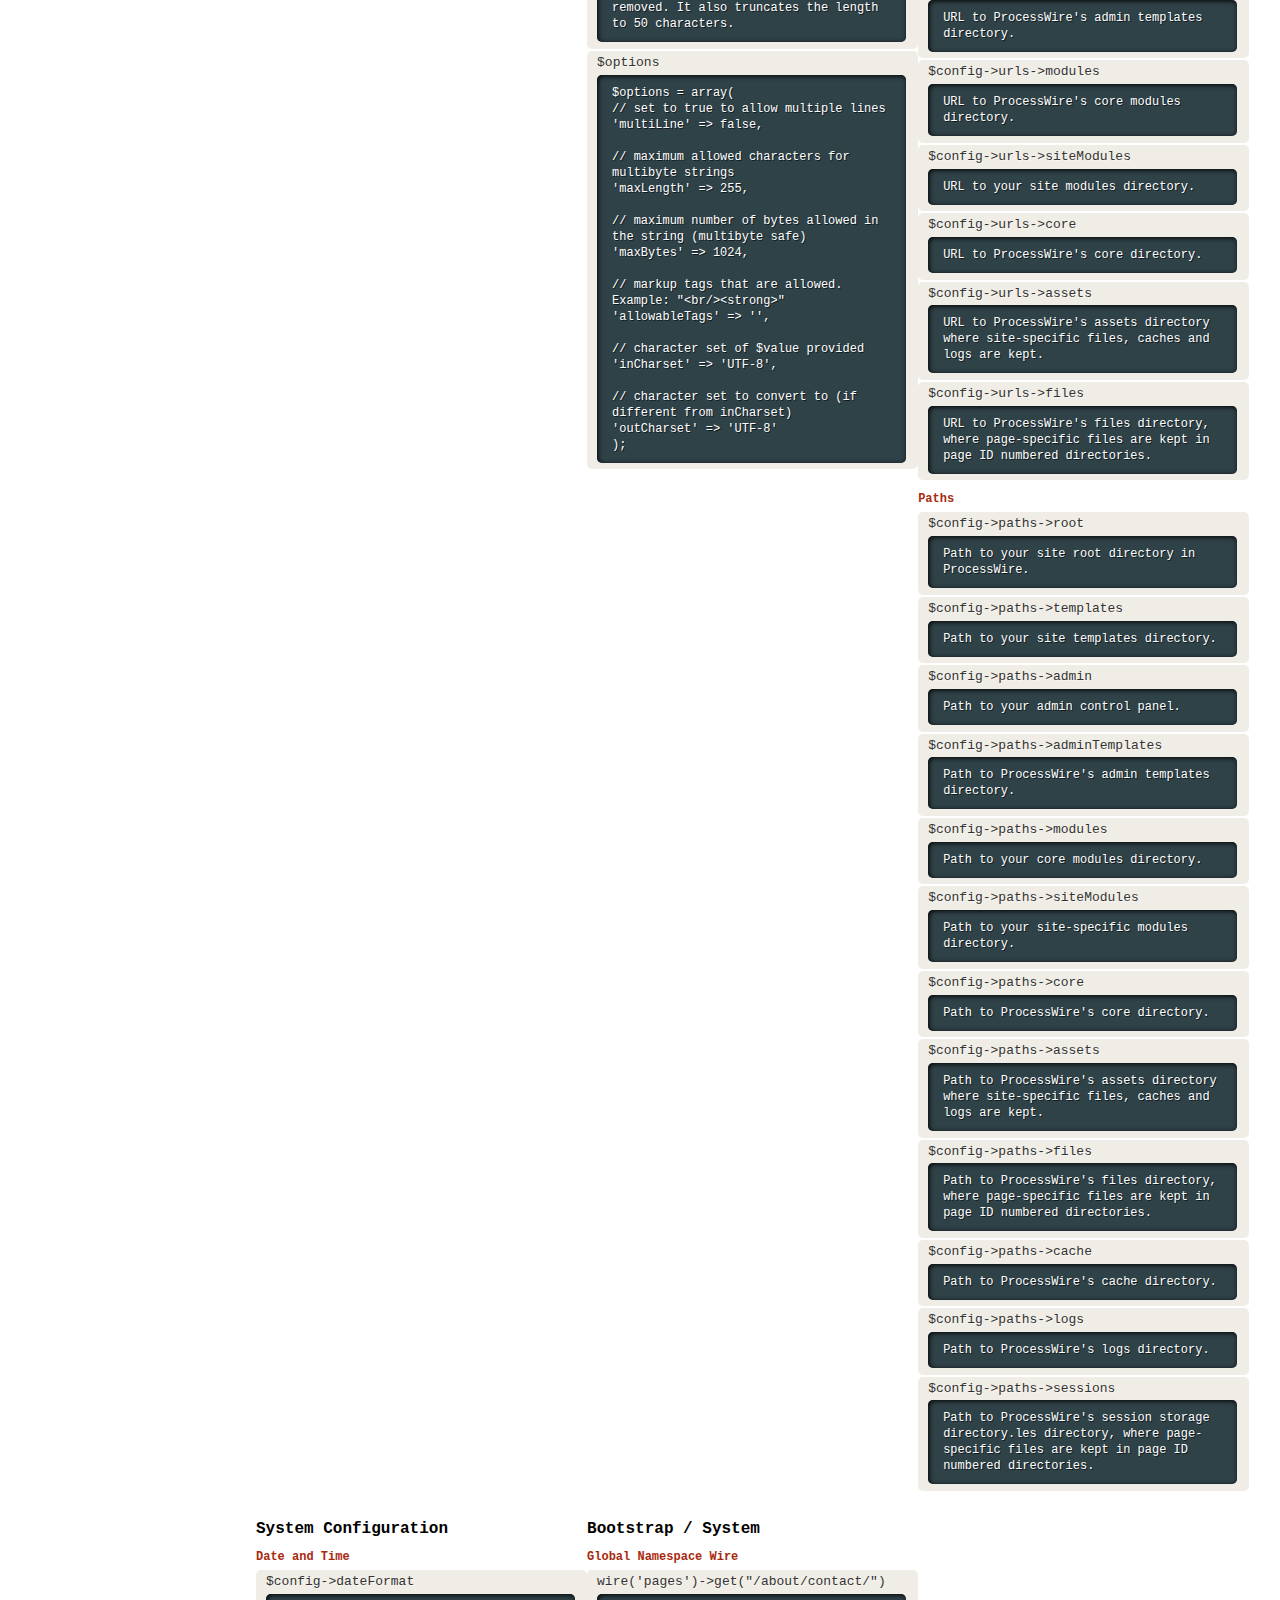
==== commit 26512ab1: "merge from master" ====
--- a/index.html
+++ b/index.html
@@ -94,6 +94,7 @@
 			<div class="cat">
 				<h3>Built-in Methods Reference</h3>
 				<p><span class="api">$pages->find("selector") </span><span class="descr">Find and return all pages matching the given selector string. Returns a PageArray.</span></p>
+				<p><span class="api">$pages->count("selector") </span><span class="descr">Find page matching the selector and return only the count. This has far less overhead as it doesn't load the page.</span></p>
 				<p><span class="api">$pages->get("selector") </span><span class="descr">Get the page matching the given selector string. Returns a Page, or a NullPage if not found.</span></p>
 				<p><span class="api">$pages->get(123) </span><span class="descr">Get the page matching the given numeric ID. Returns a Page, or a NullPage if not found.</span></p>
 				<p><span class="api">$pages->get("/path/to/page/") </span><span class="descr">Get the page matching the given path or URL. Returns a Page, or a NullPage if not found.</span></p>
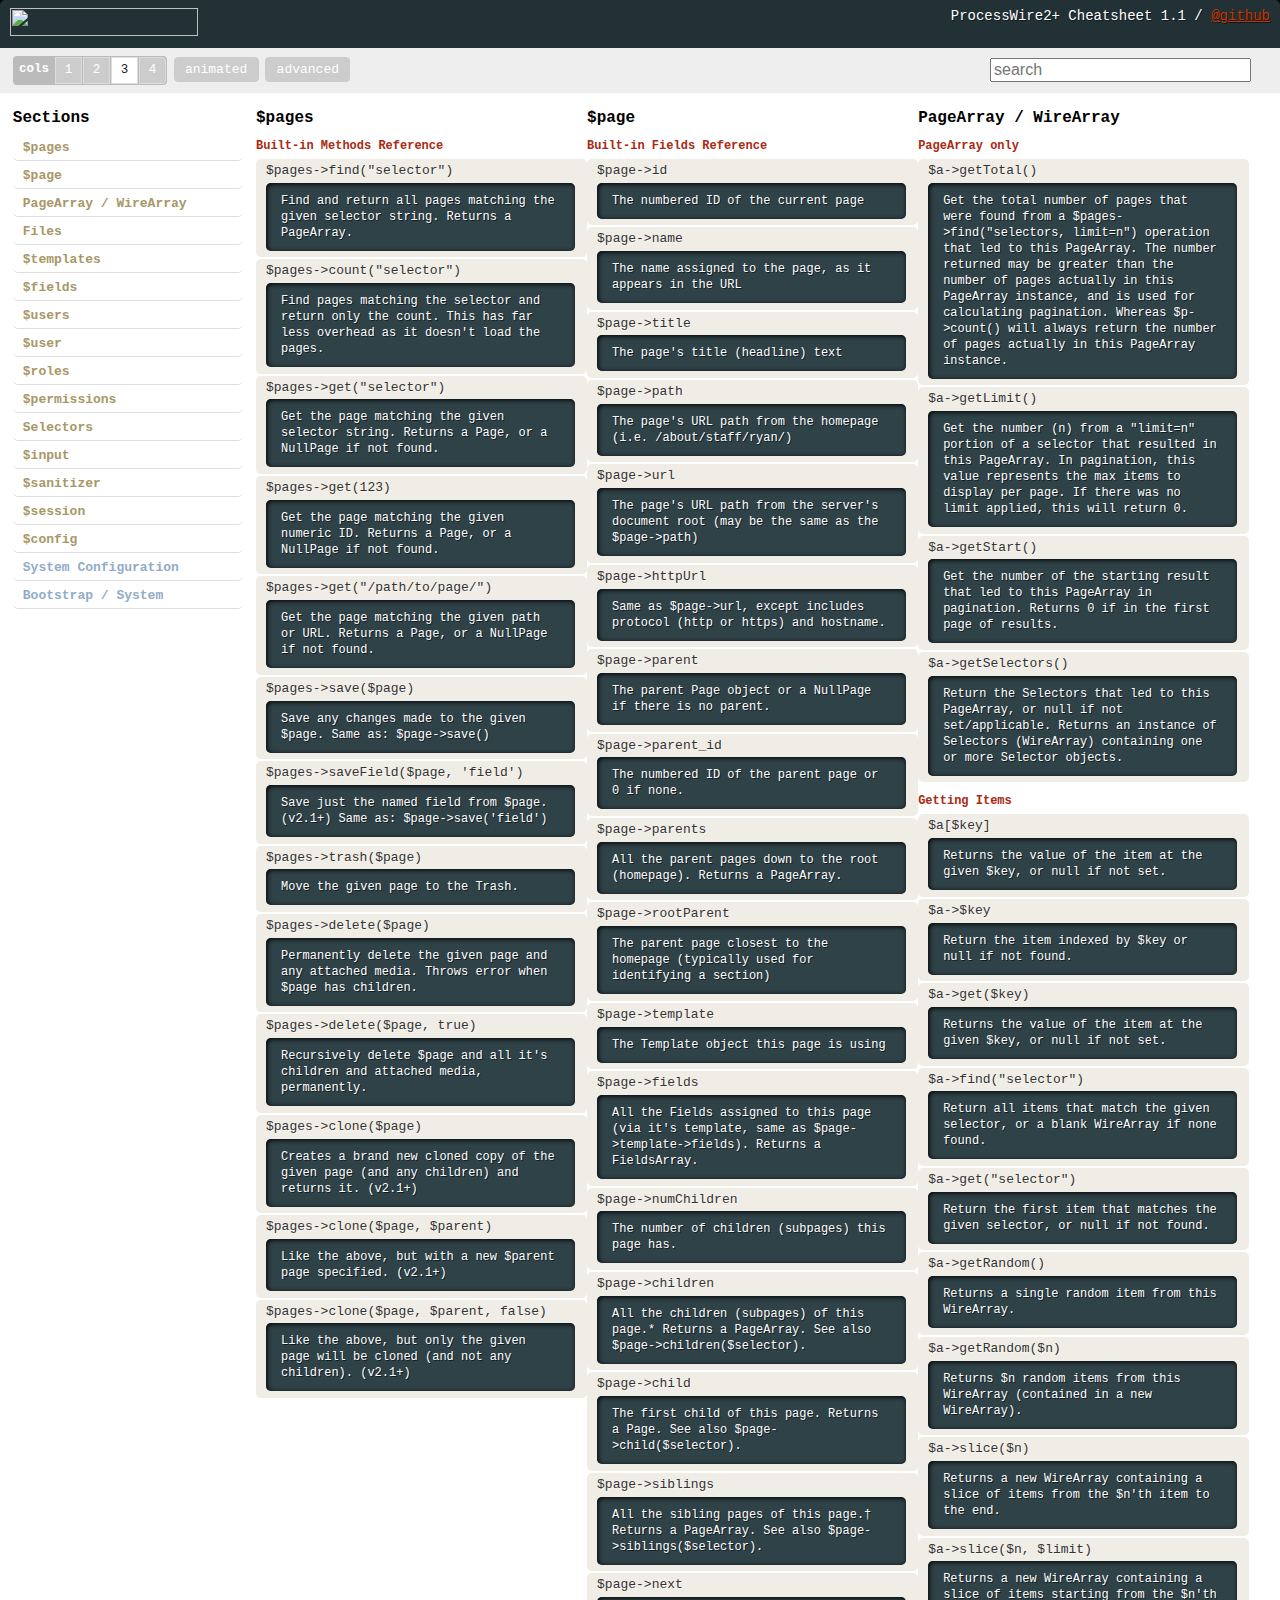
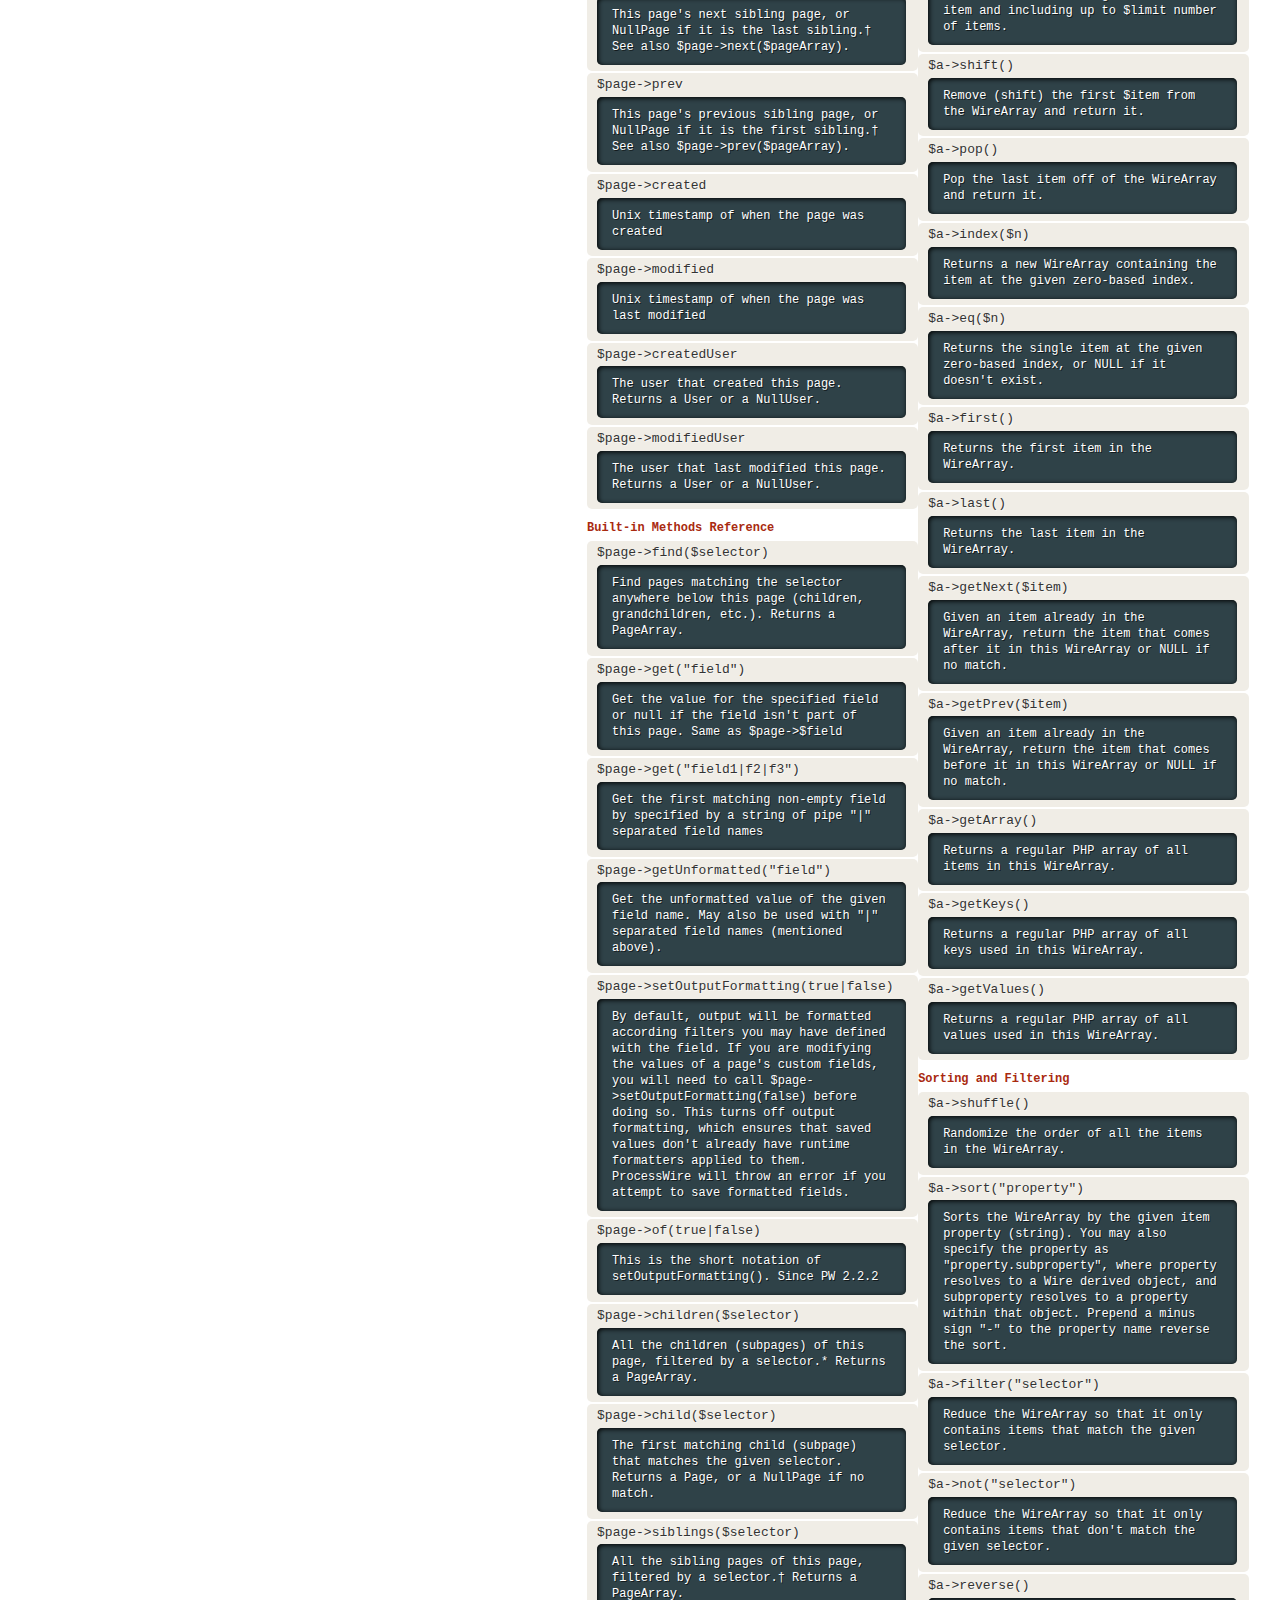
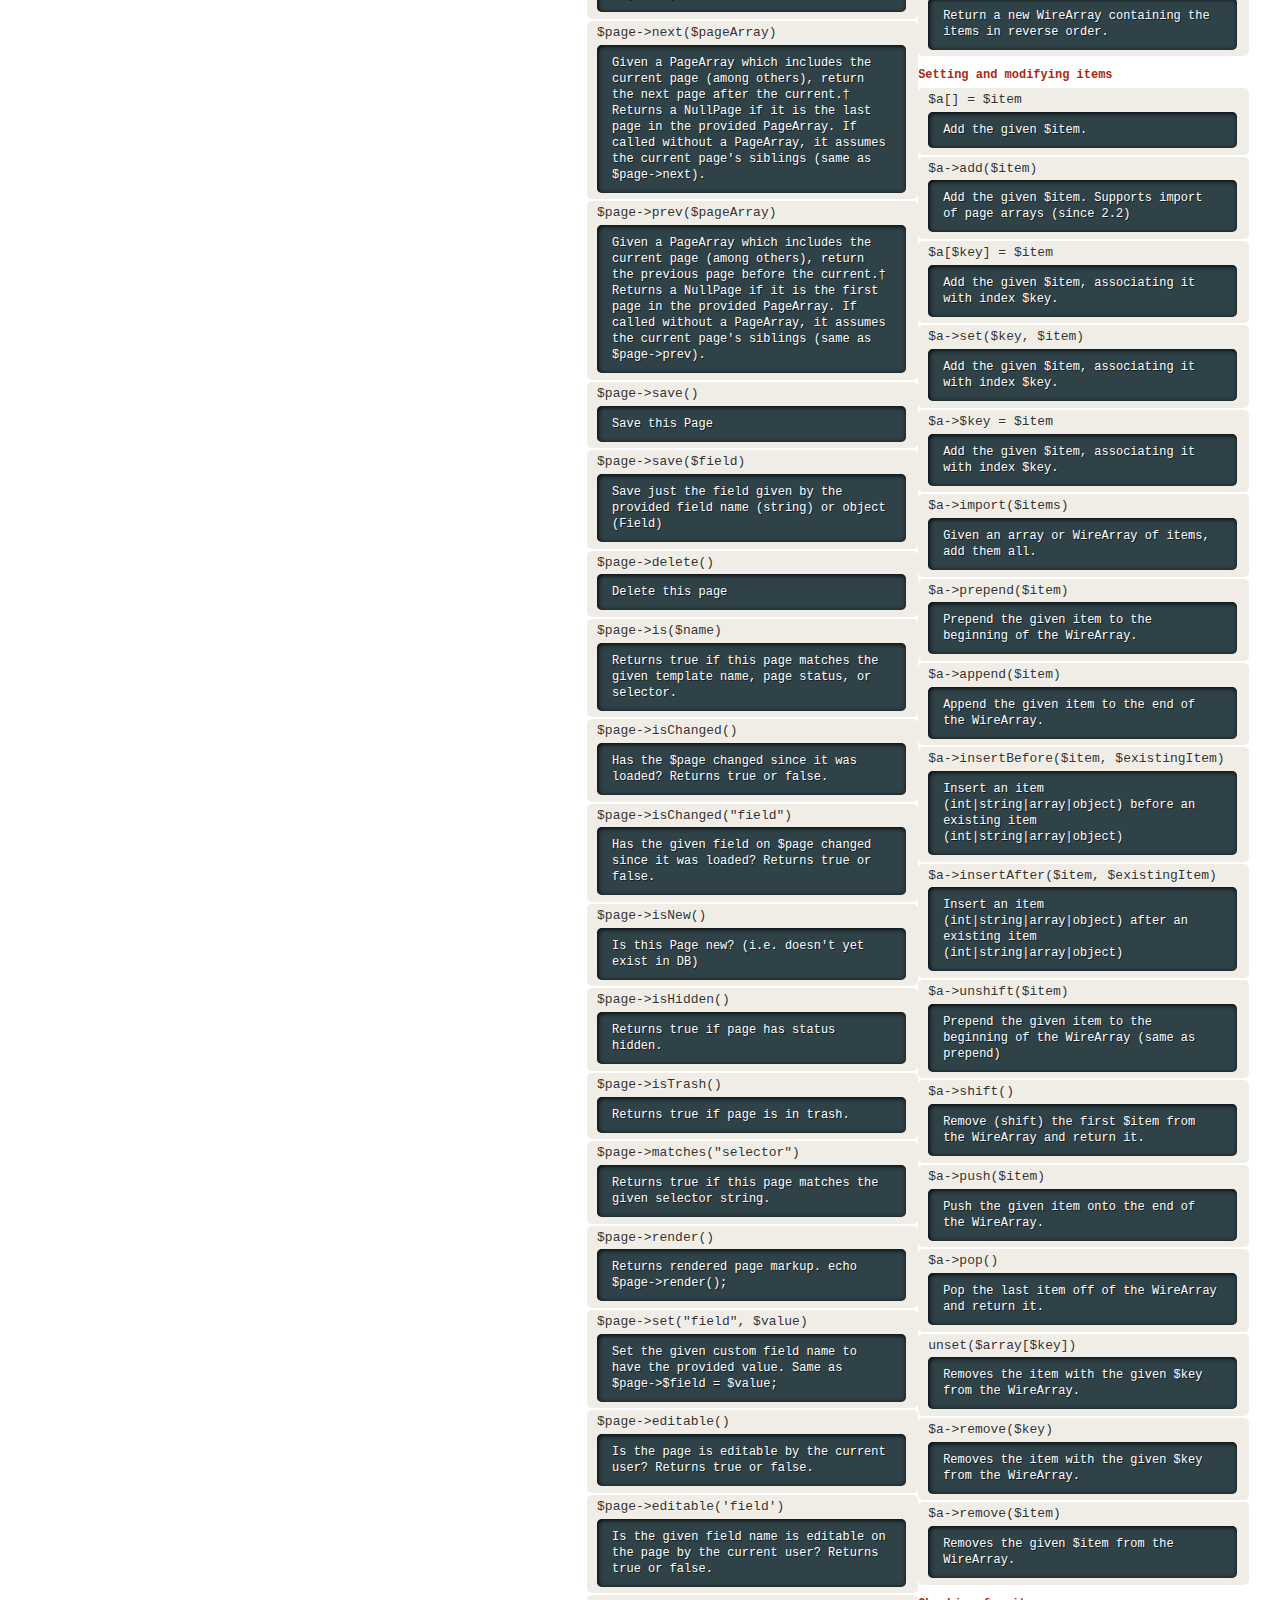
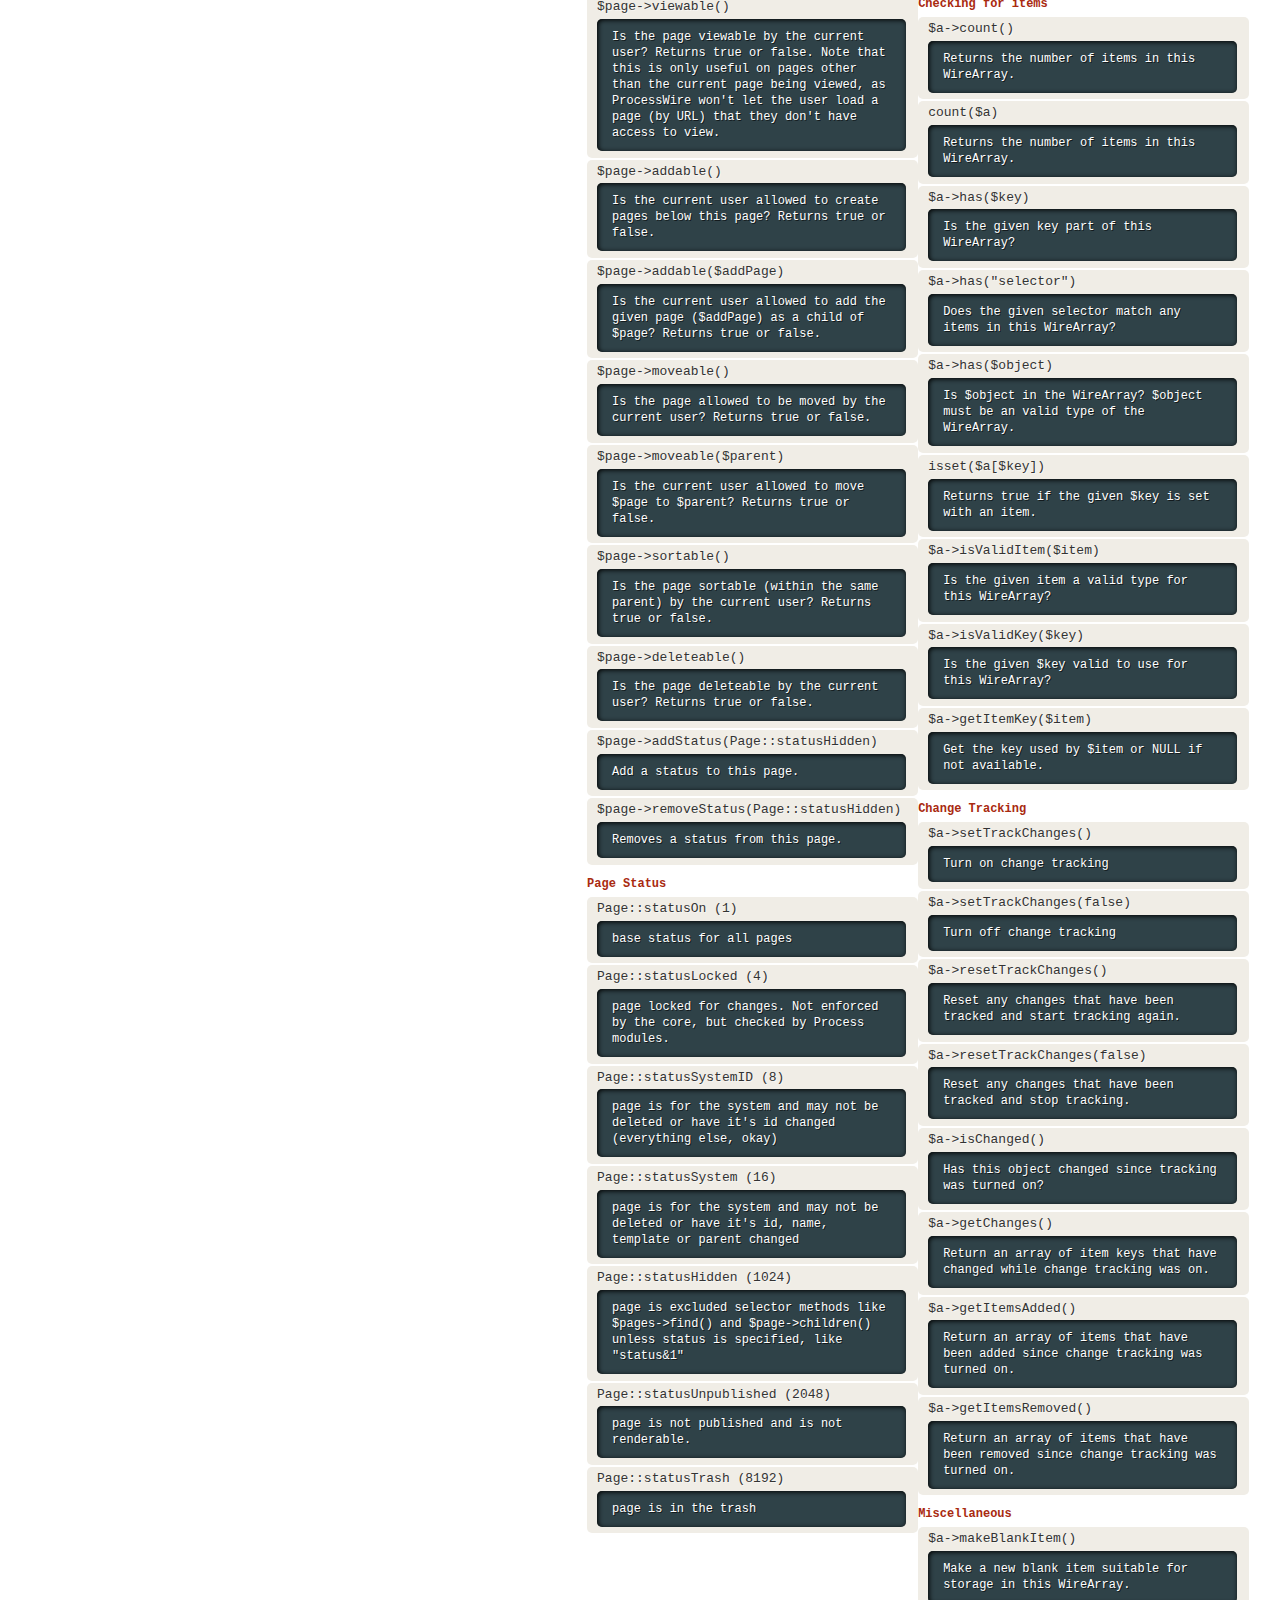
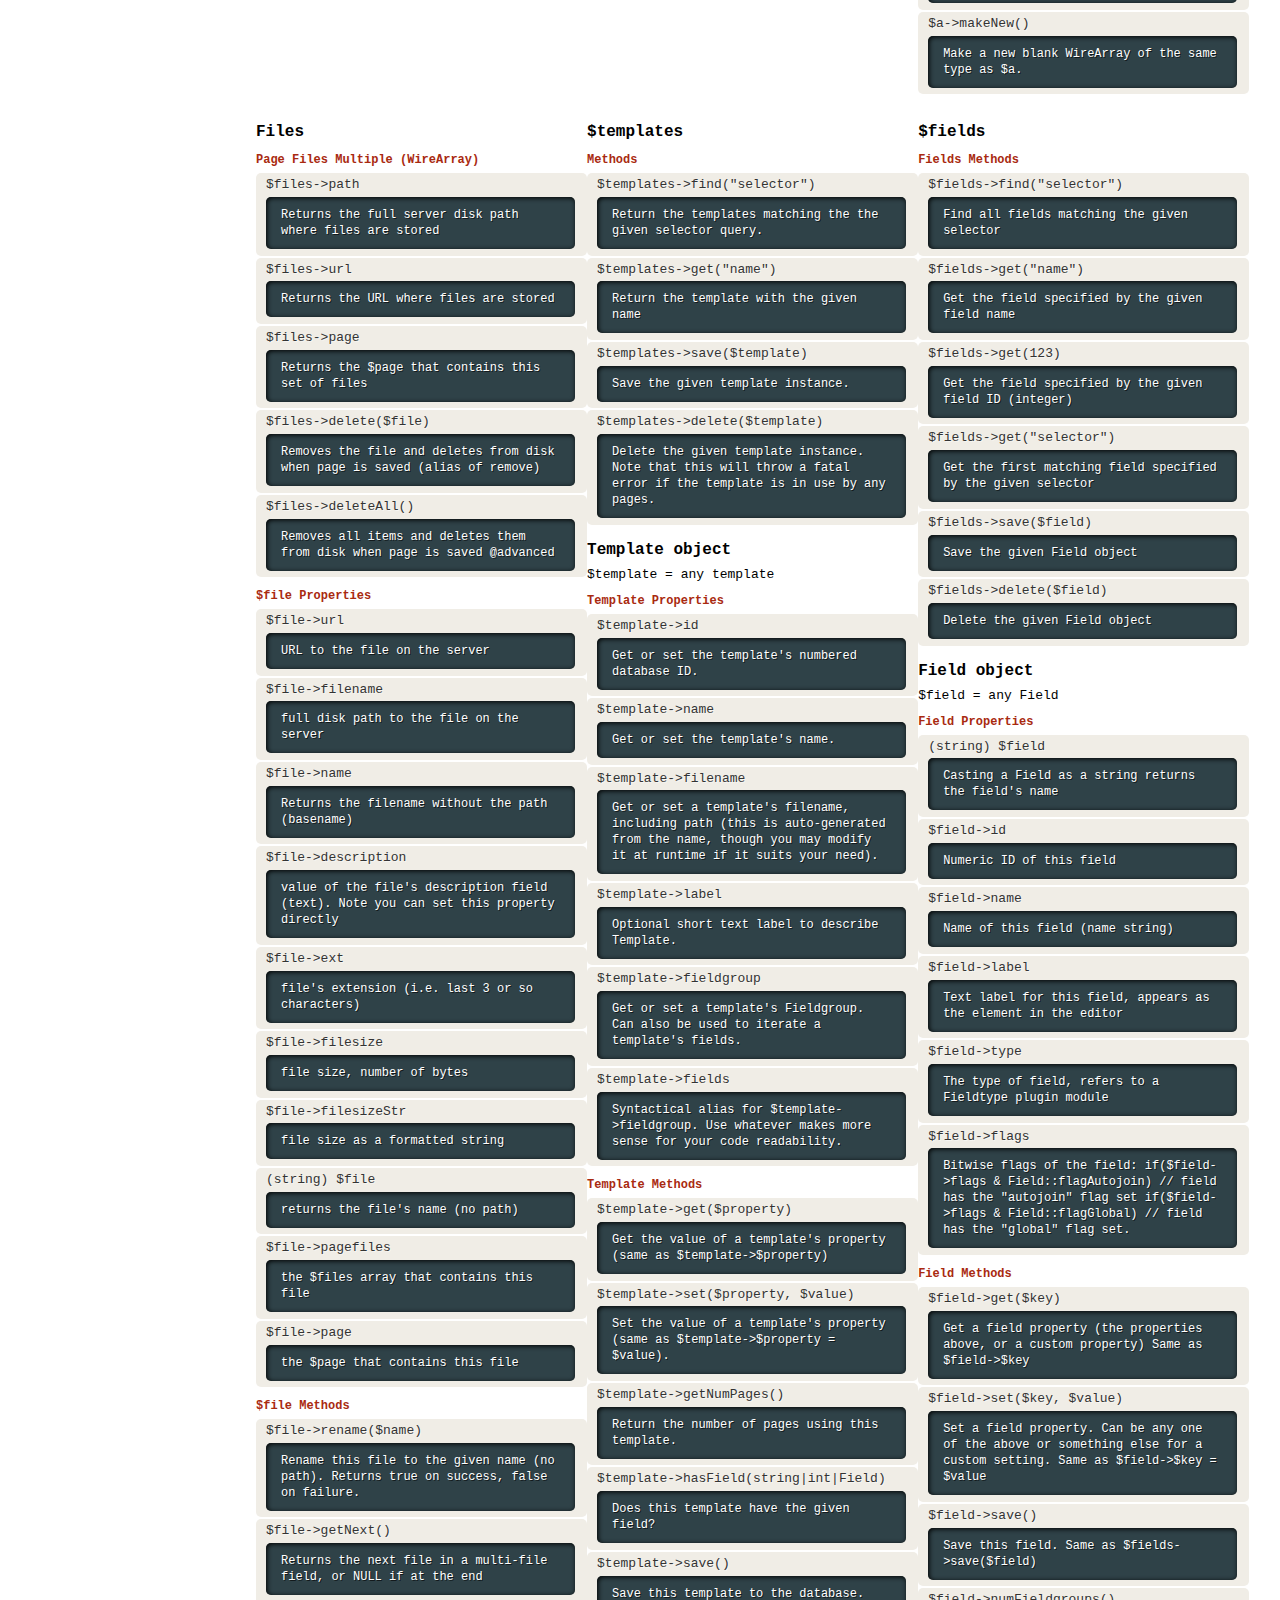
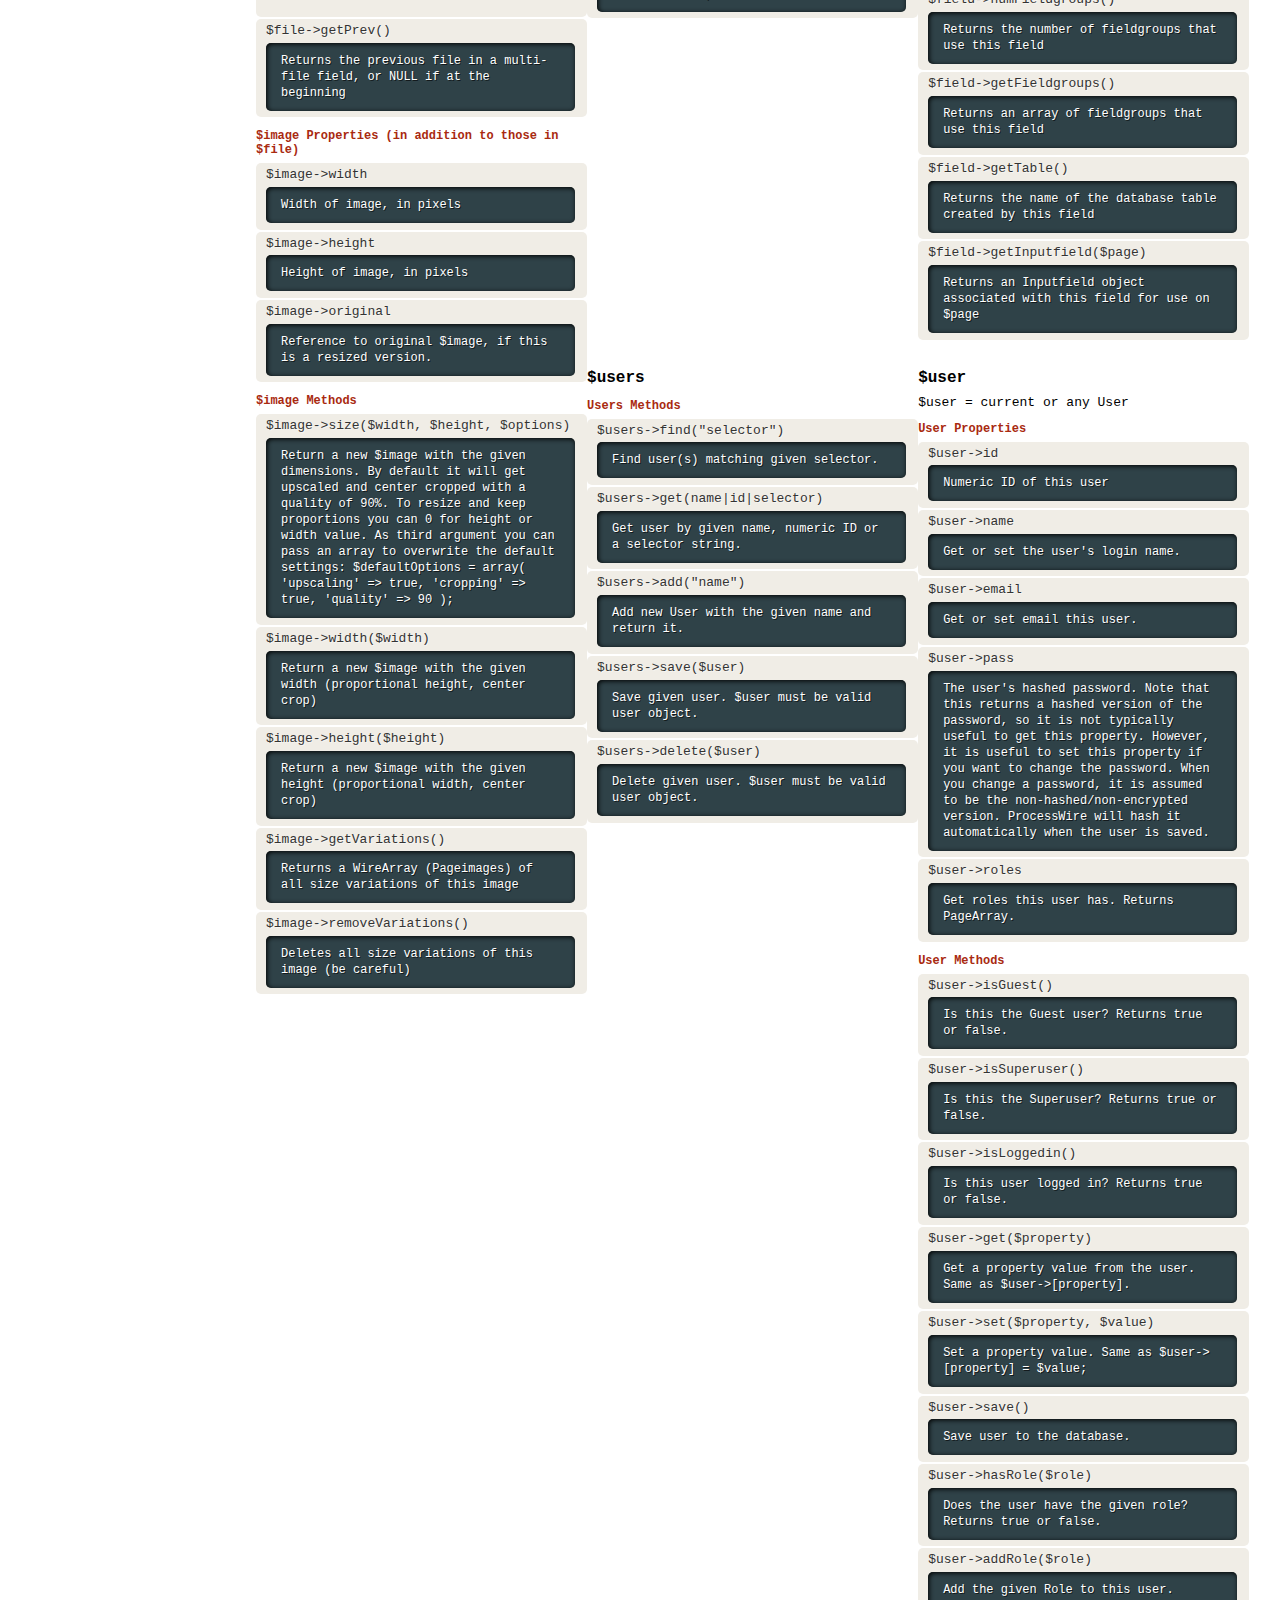
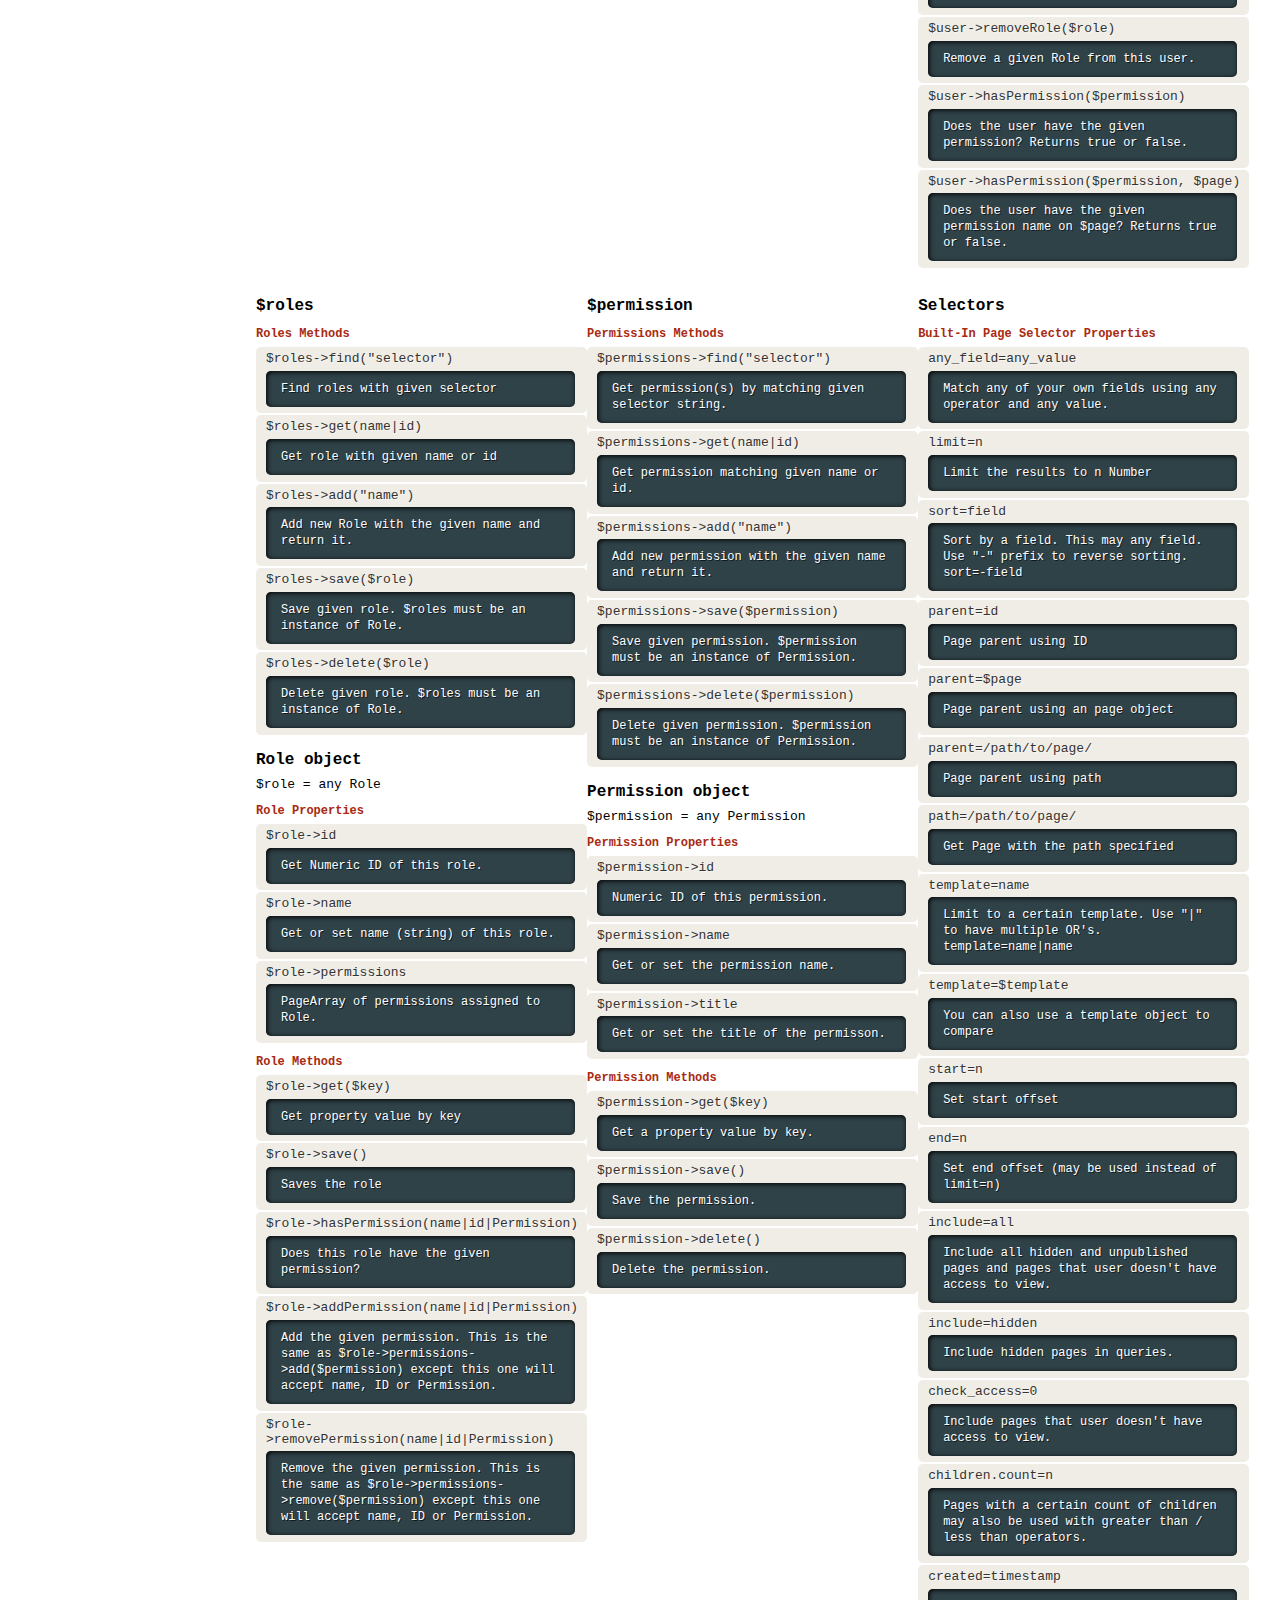
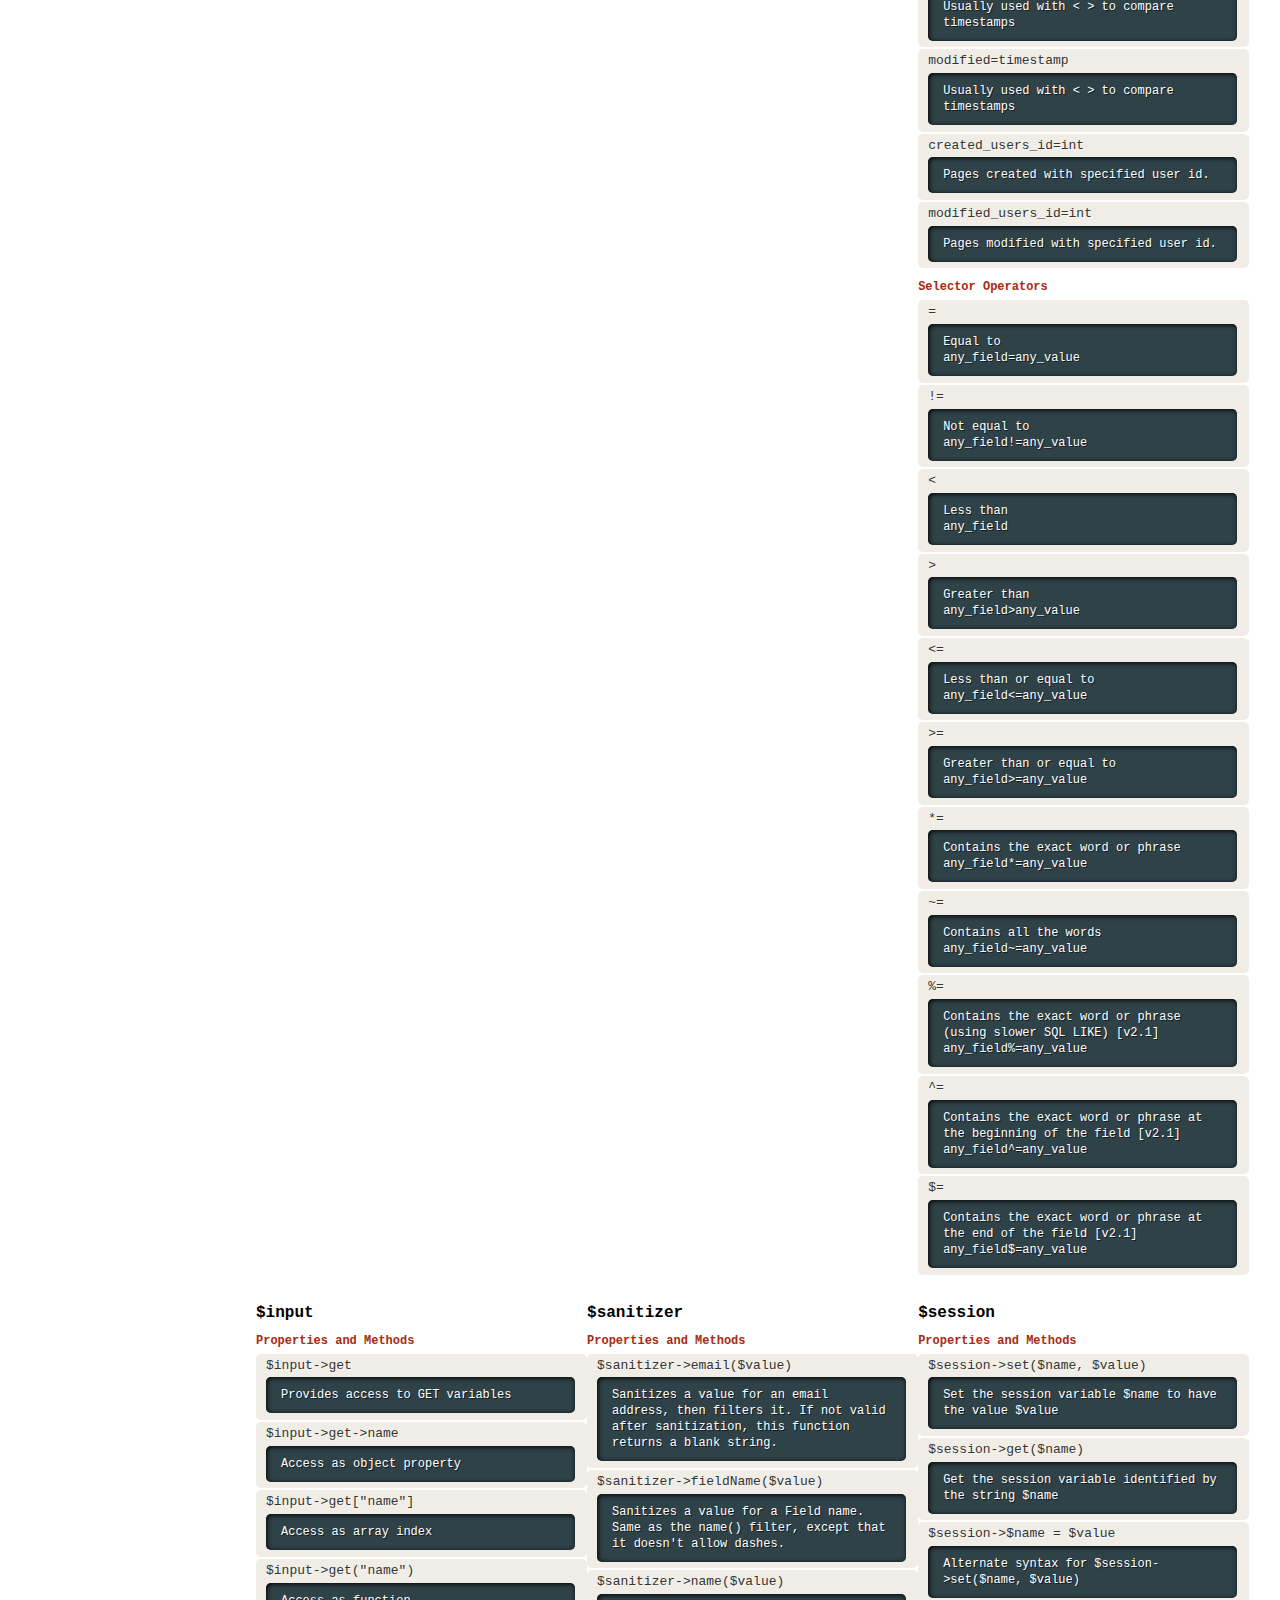
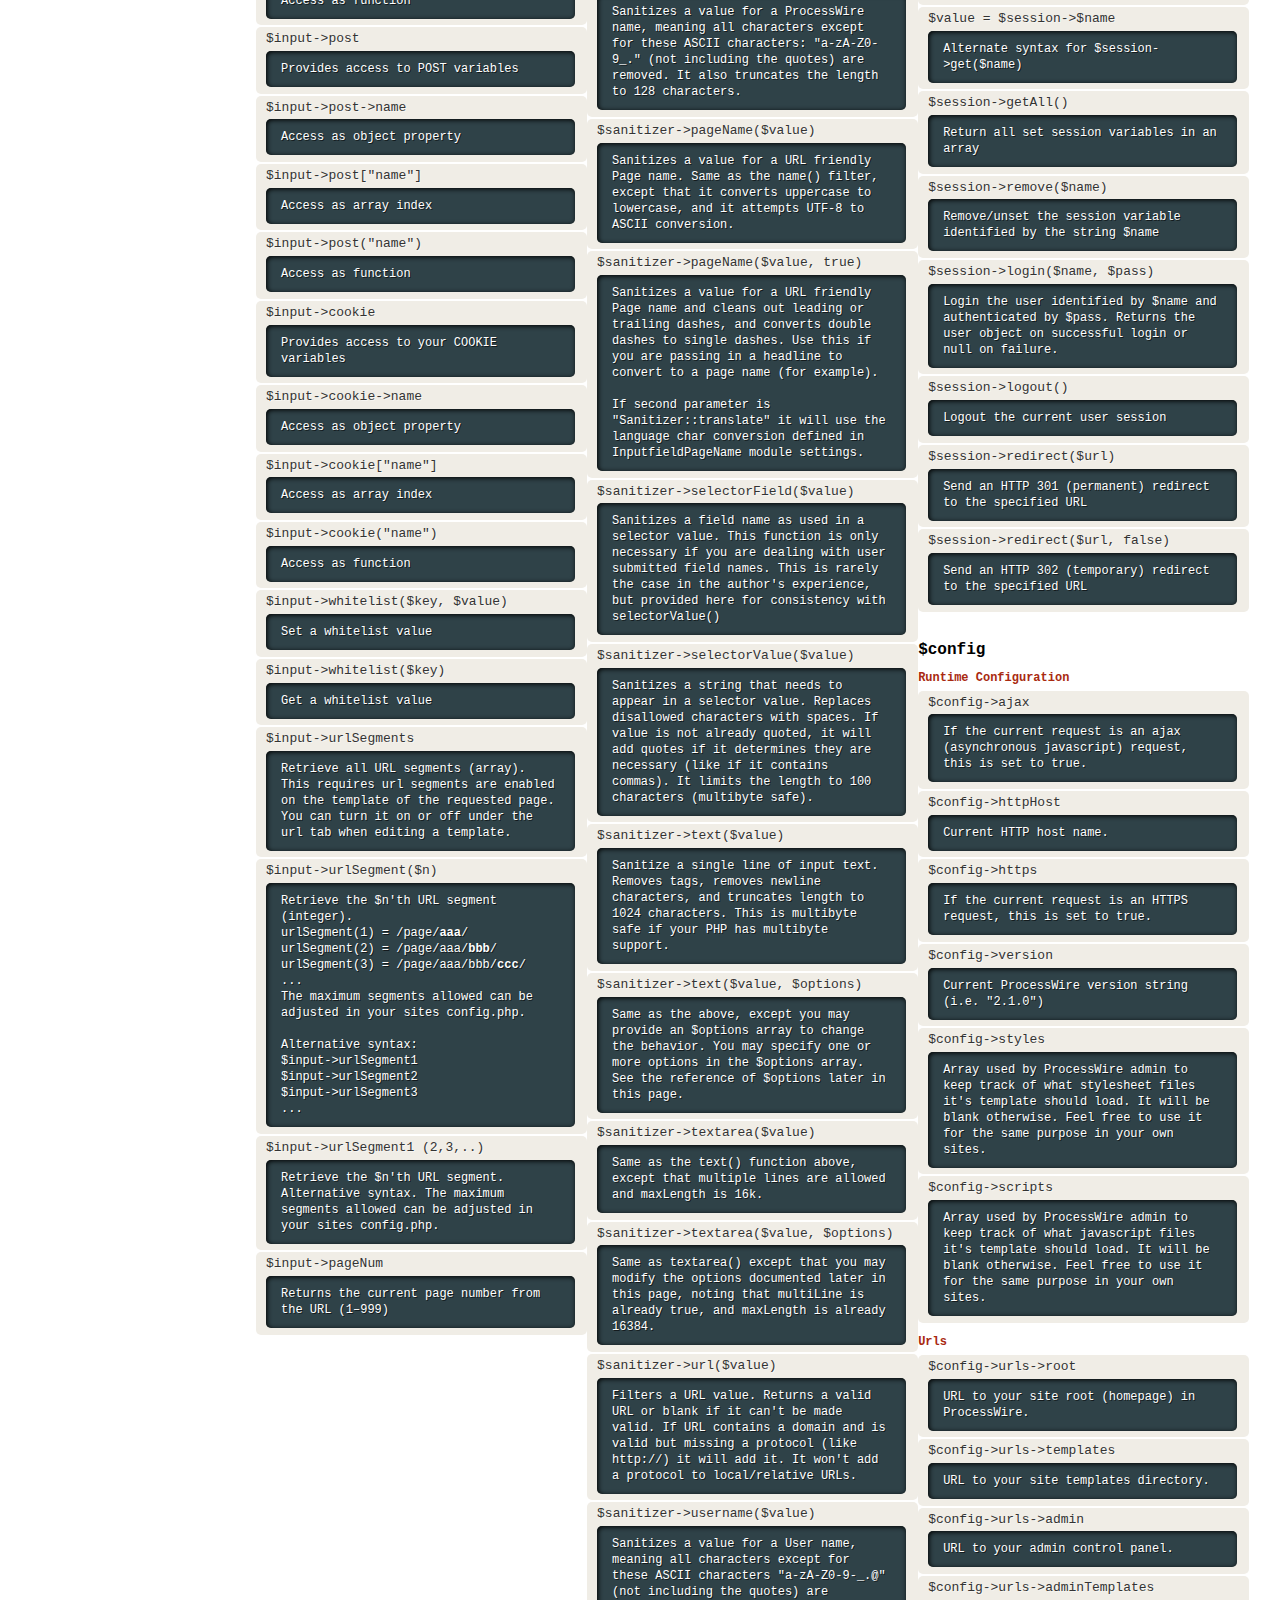
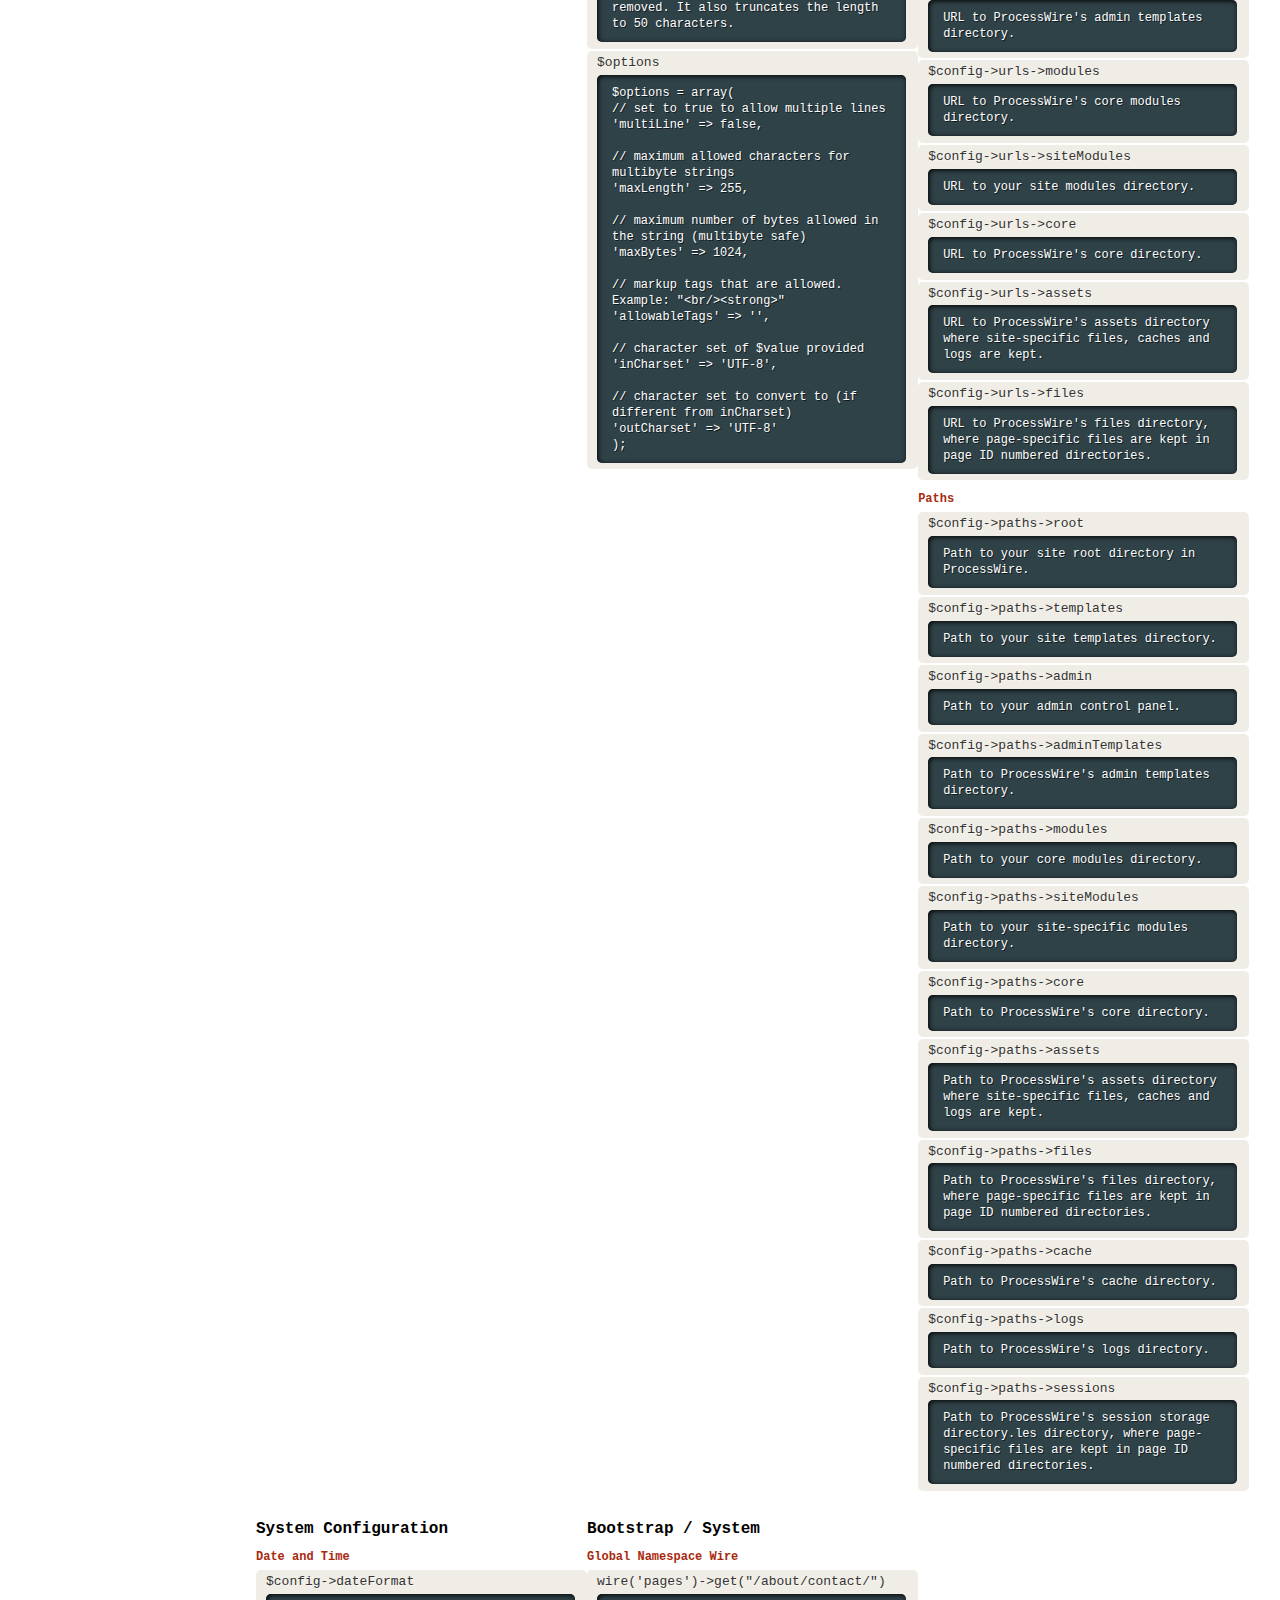
==== commit a89216dc: "fixed typo" ====
--- a/index.html
+++ b/index.html
@@ -94,7 +94,7 @@
 			<div class="cat">
 				<h3>Built-in Methods Reference</h3>
 				<p><span class="api">$pages->find("selector") </span><span class="descr">Find and return all pages matching the given selector string. Returns a PageArray.</span></p>
-				<p><span class="api">$pages->count("selector") </span><span class="descr">Find page matching the selector and return only the count. This has far less overhead as it doesn't load the page.</span></p>
+				<p><span class="api">$pages->count("selector") </span><span class="descr">Find pages matching the selector and return only the count. This has far less overhead as it doesn't load the pages.</span></p>
 				<p><span class="api">$pages->get("selector") </span><span class="descr">Get the page matching the given selector string. Returns a Page, or a NullPage if not found.</span></p>
 				<p><span class="api">$pages->get(123) </span><span class="descr">Get the page matching the given numeric ID. Returns a Page, or a NullPage if not found.</span></p>
 				<p><span class="api">$pages->get("/path/to/page/") </span><span class="descr">Get the page matching the given path or URL. Returns a Page, or a NullPage if not found.</span></p>
